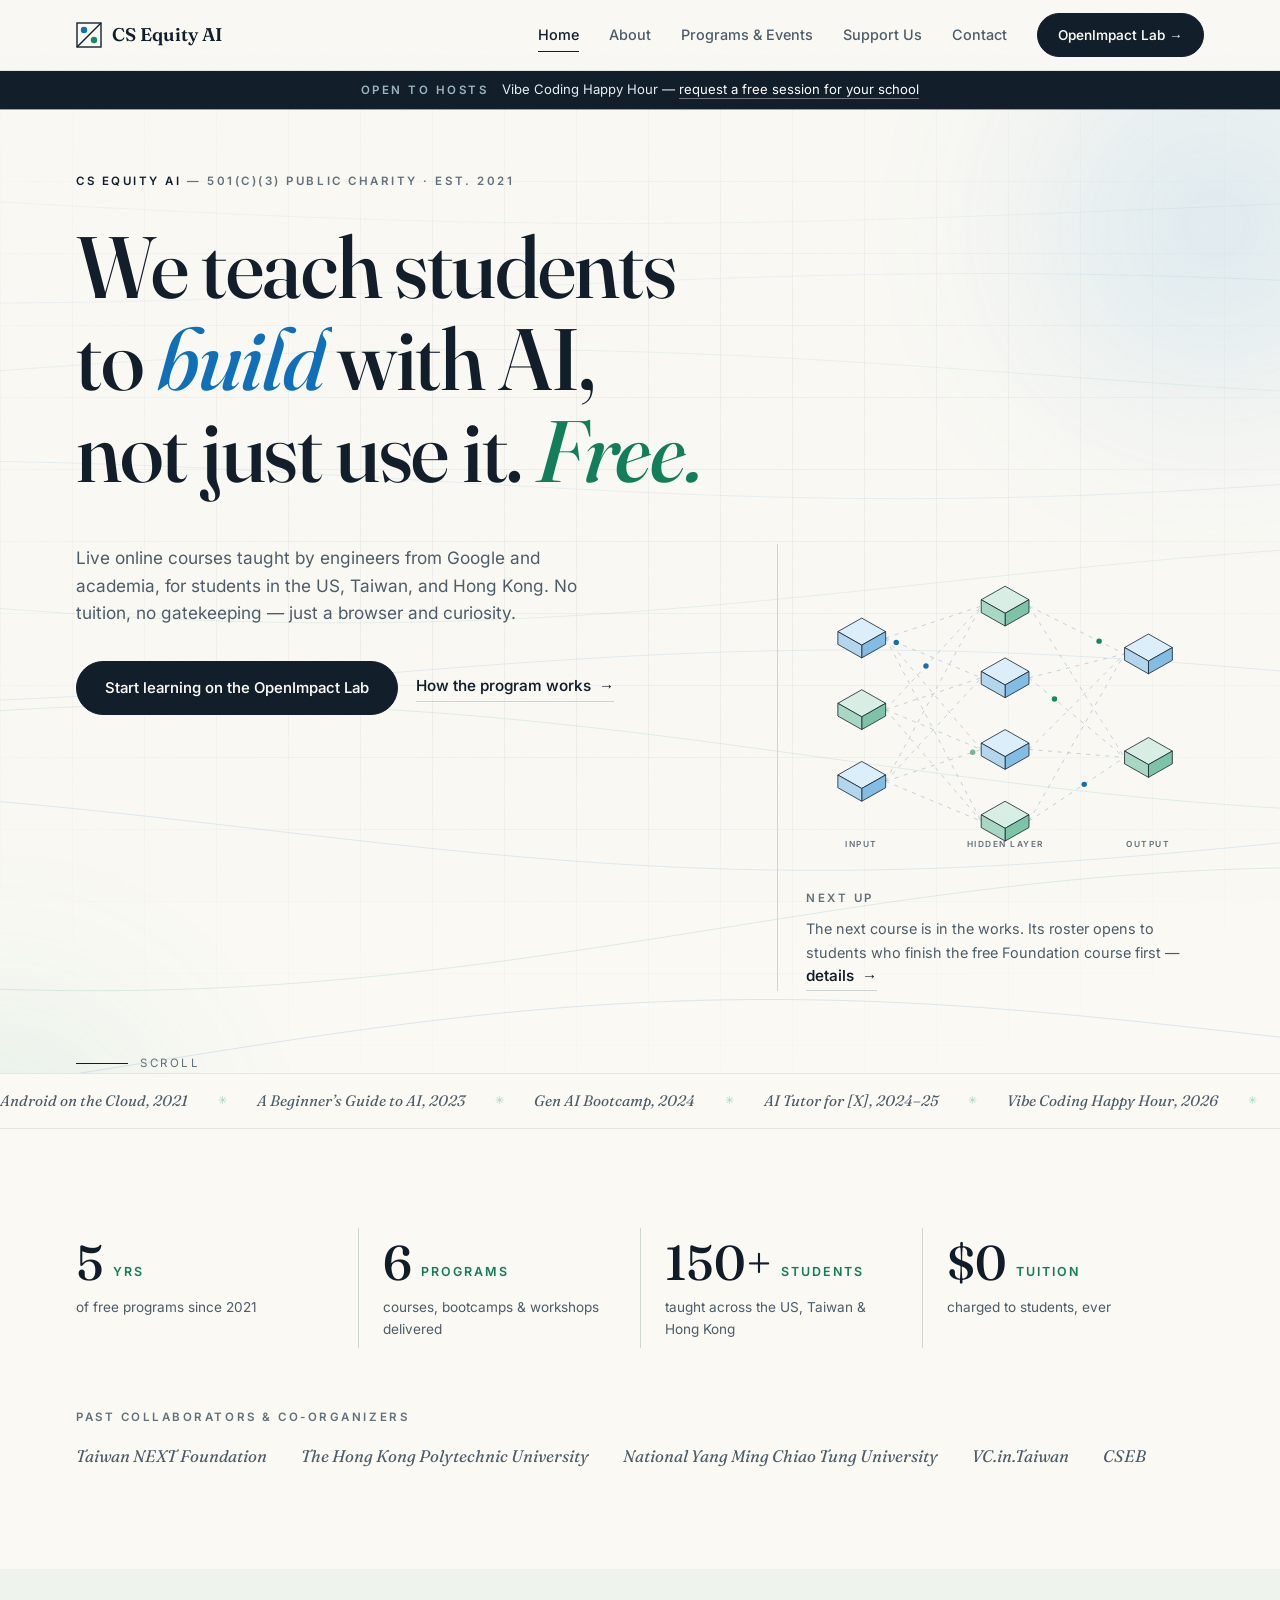
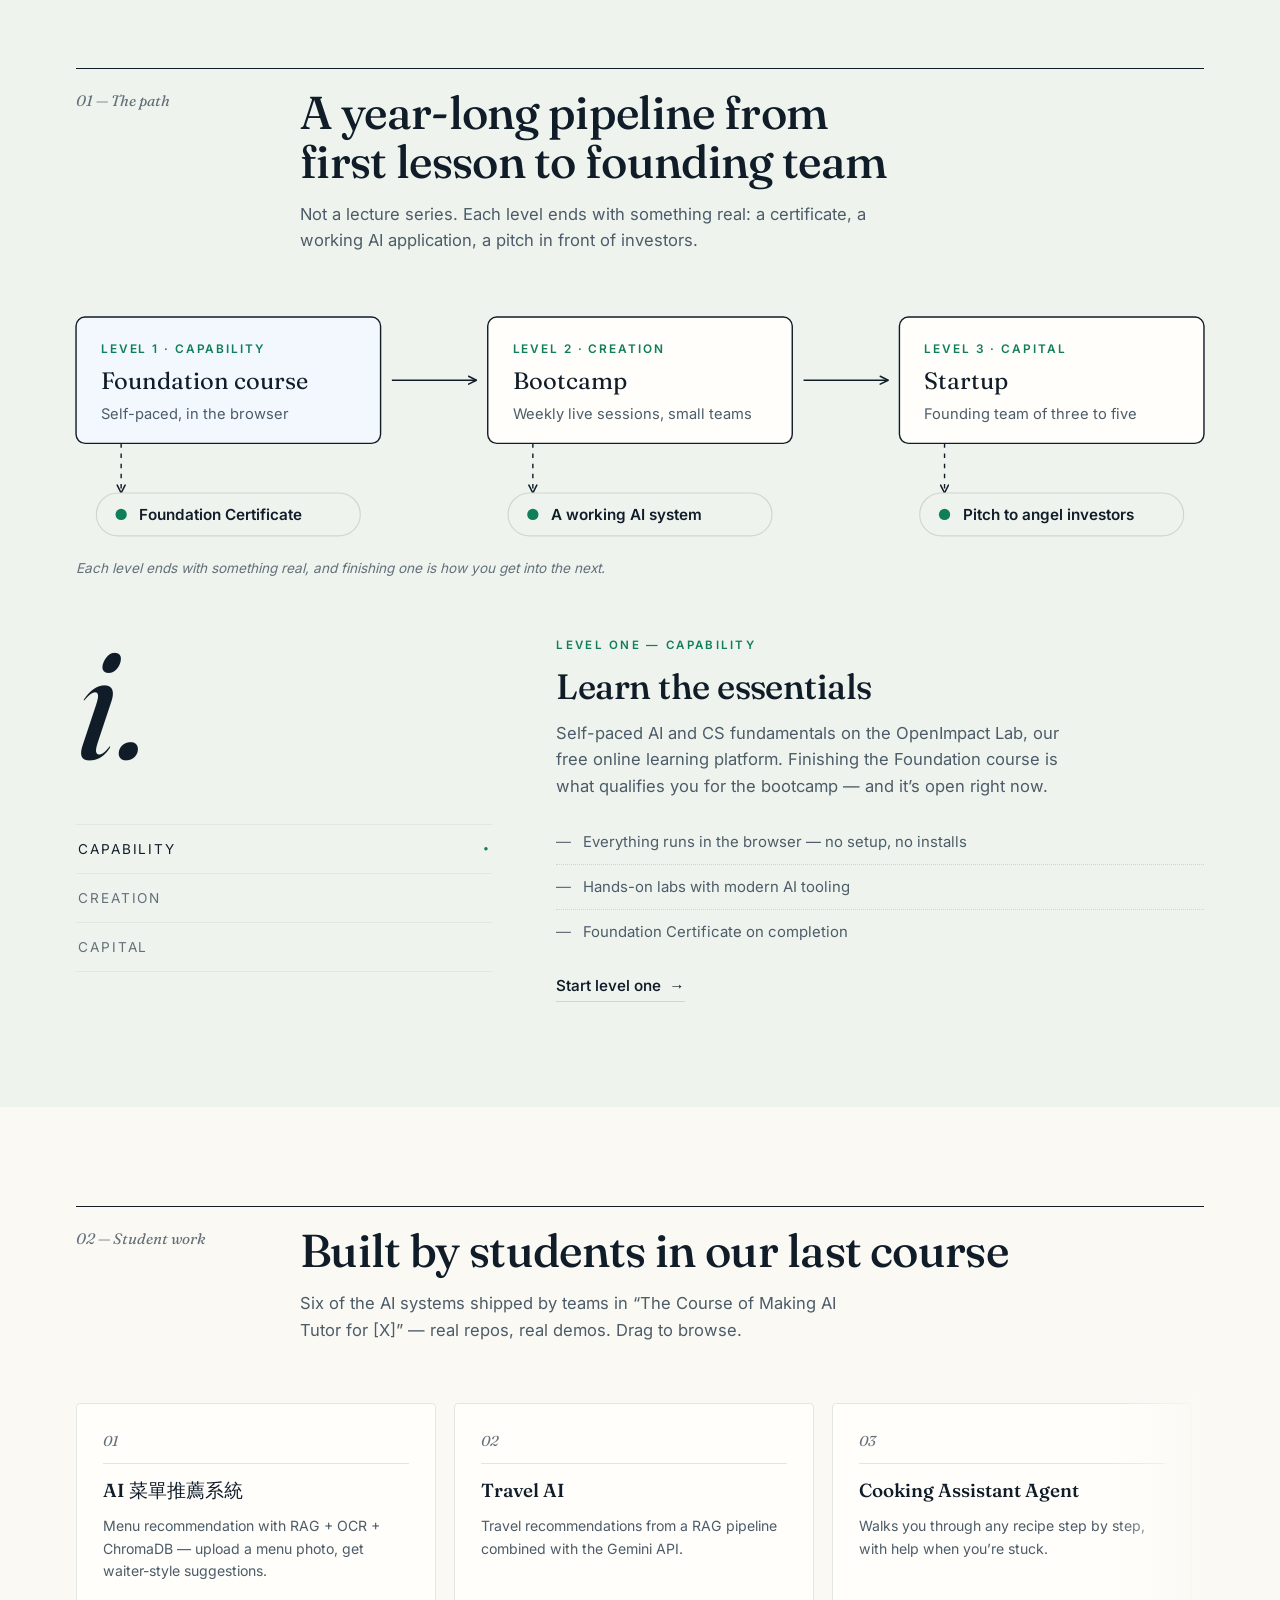
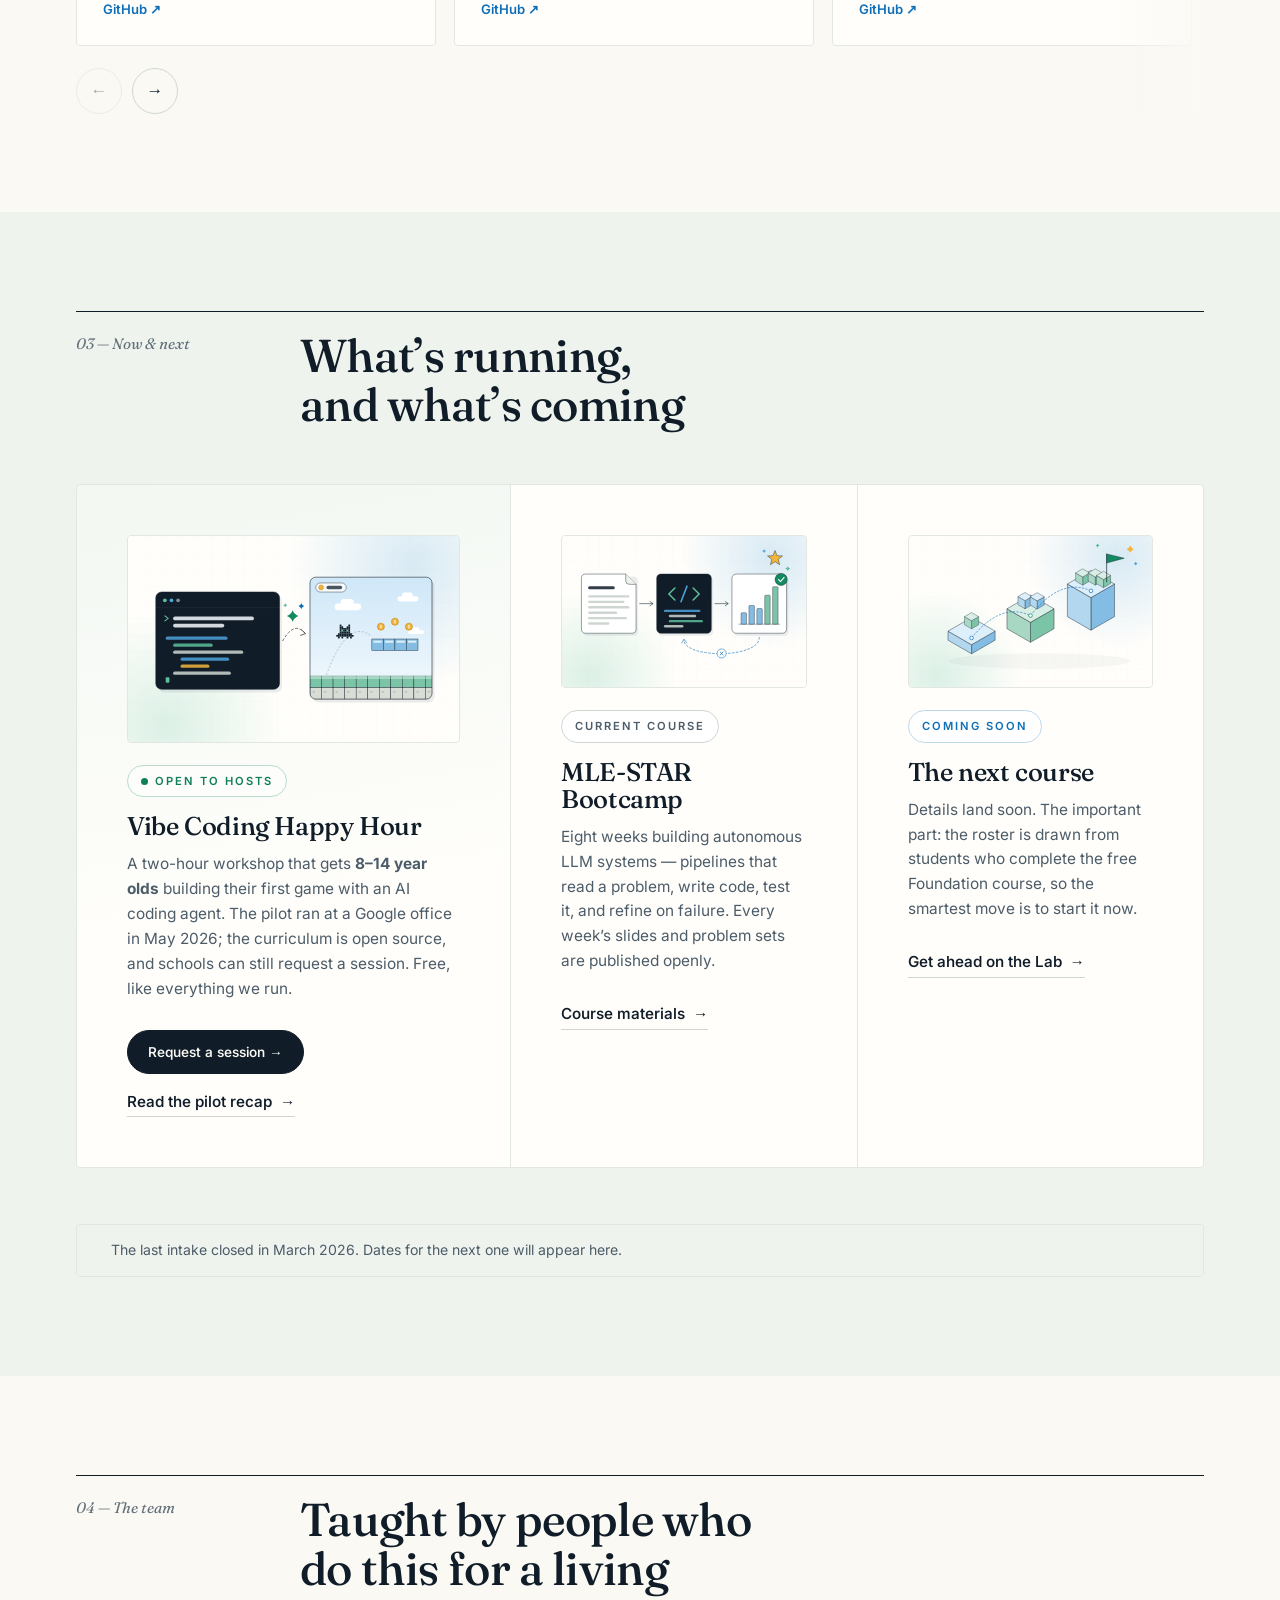
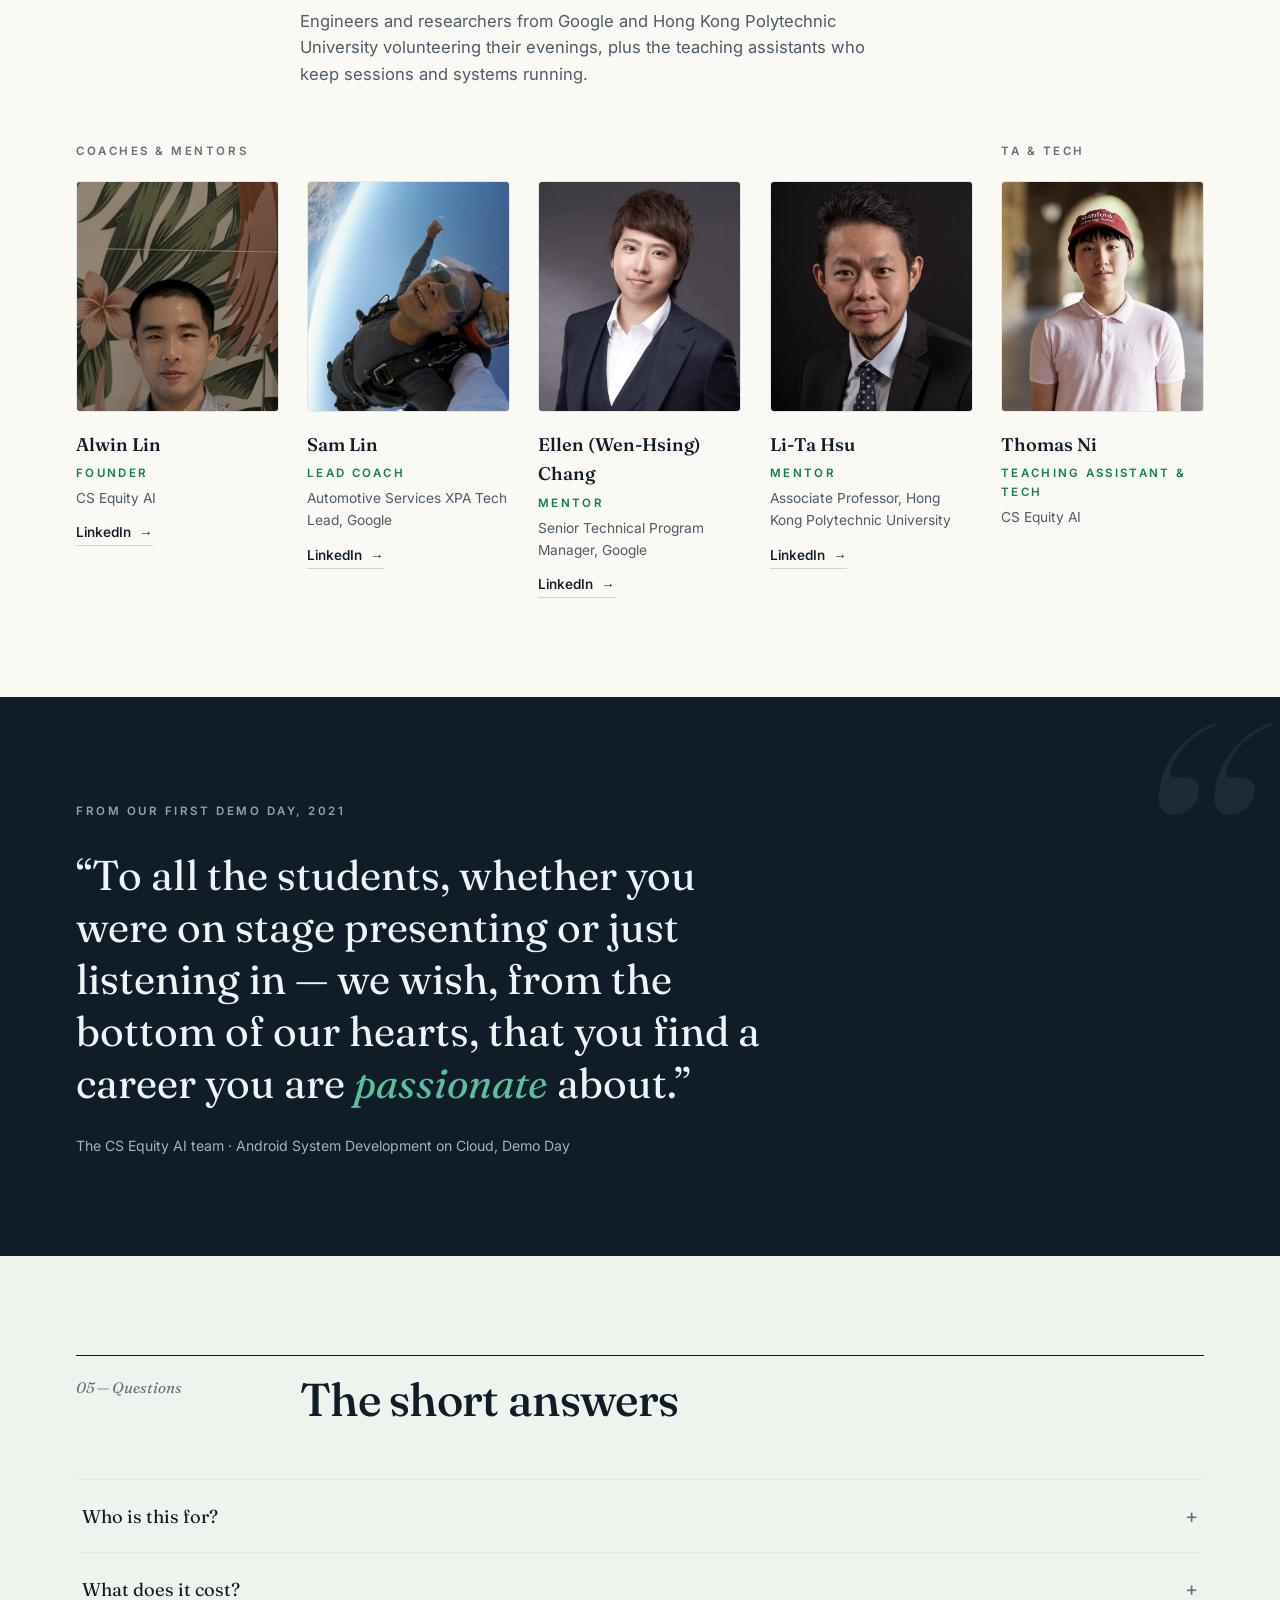
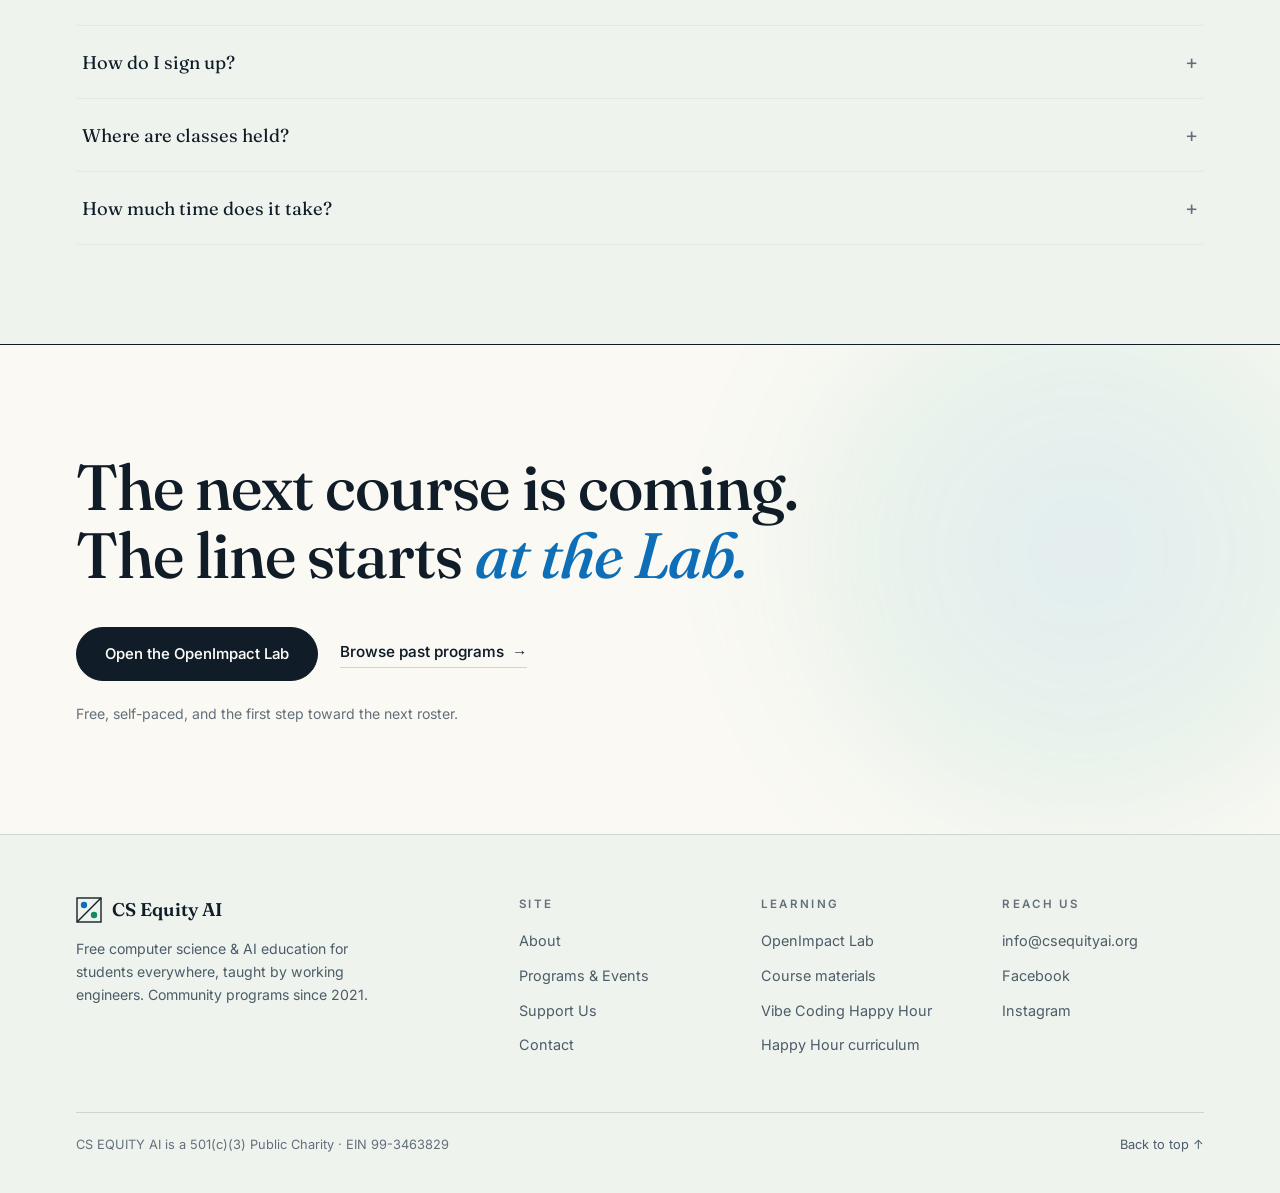
==== index.html @ b2f8e27f "Cleaner, shorter pages: event summaries, fixed images, tidier team and footer - Event recaps: an "At" ====
<!DOCTYPE html>
<html lang="en">
<head>
  <meta charset="UTF-8" />
  <meta name="viewport" content="width=device-width, initial-scale=1.0" />
  <title>Free CS &amp; AI Education for Students — CS Equity AI</title>
  <meta name="description" content="CS Equity AI is a 501(c)(3) nonprofit teaching students worldwide to build with AI. Free live courses since 2021, taught by engineers from Google and academia." />
  <link rel="canonical" href="https://csequityai.org/" />
  <meta name="theme-color" content="#faf9f4" />
  <meta property="og:locale" content="en_US" />
  <meta property="og:type" content="website" />
  <meta property="og:site_name" content="CS Equity AI" />
  <meta property="og:title" content="Free CS &amp; AI Education for Students — CS Equity AI" />
  <meta property="og:description" content="CS Equity AI is a 501(c)(3) nonprofit teaching students worldwide to build with AI. Free live courses since 2021, taught by engineers from Google and academia." />
  <meta property="og:url" content="https://csequityai.org/" />
  <meta property="og:image" content="https://csequityai.org/assets/img/og-image.jpg" />
  <meta property="og:image:width" content="1200" />
  <meta property="og:image:height" content="630" />
  <meta property="og:image:alt" content="CS Equity AI — we teach students to build with AI, not just use it. Free." />
  <meta name="twitter:card" content="summary_large_image" />
  <meta name="twitter:title" content="Free CS &amp; AI Education for Students — CS Equity AI" />
  <meta name="twitter:description" content="CS Equity AI is a 501(c)(3) nonprofit teaching students worldwide to build with AI. Free live courses since 2021, taught by engineers from Google and academia." />
  <meta name="twitter:image" content="https://csequityai.org/assets/img/og-image.jpg" />
  <link rel="icon" type="image/svg+xml" href="assets/img/favicon.svg" />
  <link rel="apple-touch-icon" href="/assets/img/apple-touch-icon.png" />
  <link rel="manifest" href="/site.webmanifest" />
  <link rel="preload" href="assets/fonts/v5.3.0/fraunces-latin-opsz-normal.woff2" as="font" type="font/woff2" crossorigin />
  <link rel="preload" href="assets/fonts/v5.3.0/fraunces-latin-opsz-italic.woff2" as="font" type="font/woff2" crossorigin />
  <link rel="preload" href="assets/fonts/v5.3.0/inter-latin-wght-normal.woff2" as="font" type="font/woff2" crossorigin />
  <link rel="stylesheet" href="assets/css/style.css?v=d1a34971" />
  <script>document.documentElement.className+=" js";addEventListener("load",function(){setTimeout(function(){if(!window.__cseq)document.documentElement.classList.remove("js")},1500)});</script>

  <script type="application/ld+json">{"@context":"https://schema.org","@graph":[{"@type":"NGO","@id":"https://csequityai.org/#org","name":"CS Equity AI","legalName":"CS EQUITY AI","alternateName":"CSEquityAI","url":"https://csequityai.org/","logo":"https://csequityai.org/assets/img/og-image.jpg","image":"https://csequityai.org/assets/img/og-image.jpg","email":"info@csequityai.org","foundingDate":"2021","nonprofitStatus":"Nonprofit501c3","taxID":"99-3463829","description":"A 501(c)(3) public charity providing free computer science and AI education to students in the US, Taiwan and Hong Kong, taught by volunteer engineers from industry and academia.","areaServed":[{"@type":"Country","name":"United States"},{"@type":"Country","name":"Taiwan"},{"@type":"Country","name":"Hong Kong"}],"sameAs":["https://www.facebook.com/csequityai","https://www.instagram.com/csequityai/"],"contactPoint":[{"@type":"ContactPoint","contactType":"general","email":"info@csequityai.org","availableLanguage":["English","Chinese"]}]},{"@type":"WebSite","@id":"https://csequityai.org/#website","url":"https://csequityai.org/","name":"CS Equity AI","publisher":{"@id":"https://csequityai.org/#org"},"inLanguage":"en"},{"@type":"WebPage","@id":"https://csequityai.org/#page","url":"https://csequityai.org/","name":"Free CS & AI Education for Students — CS Equity AI","description":"CS Equity AI is a 501(c)(3) nonprofit teaching students worldwide to build with AI. Free live courses since 2021, taught by engineers from Google and academia.","isPartOf":{"@id":"https://csequityai.org/#website"},"inLanguage":"en"},{"@type":"FAQPage","@id":"https://csequityai.org/#faq","mainEntity":[{"@type":"Question","name":"Who is this for?","acceptedAnswer":{"@type":"Answer","text":"High school, college, and post-graduate students — and career changers. No prior coding experience is needed to start; everything runs in the browser."}},{"@type":"Question","name":"What does it cost?","acceptedAnswer":{"@type":"Answer","text":"Nothing. Every program since 2021 has been free, funded by donations and corporate matching. We’re a 501(c)(3) public charity."}},{"@type":"Question","name":"How do I sign up?","acceptedAnswer":{"@type":"Answer","text":"Start the Foundation course on the OpenImpact Lab — that’s step one of the whole journey, and it’s open right now."}},{"@type":"Question","name":"Where are classes held?","acceptedAnswer":{"@type":"Answer","text":"Online, on the cloud. Past cohorts spanned the US, Taiwan, and Hong Kong with sessions scheduled across time zones."}},{"@type":"Question","name":"How much time does it take?","acceptedAnswer":{"@type":"Answer","text":"Level one is self-paced. The bootcamp runs one live session a week (about 90 minutes) plus team project work — a few hours weekly for most students."}}]}]}</script>
</head>
<body>
<a class="skip-link" href="#main">Skip to content</a>

<header class="nav" id="top">
  <div class="nav-inner">
    <a class="brand" href="index.html"><svg width="26" height="26" viewBox="0 0 26 26" aria-hidden="true"><rect x="1" y="1" width="24" height="24" fill="none" stroke="#14202b" stroke-width="1.4"/><path d="M1 25 L25 1" stroke="#14202b" stroke-width="1.4"/><circle cx="8" cy="8" r="3.2" fill="#0e6fb8"/><circle cx="18" cy="18" r="3.2" fill="#128a62"/></svg> CS&nbsp;Equity&nbsp;AI</a>
    <button class="nav-burger" aria-label="Menu" aria-expanded="false"><span></span><span></span><span></span></button>
    <nav class="nav-links">
      <a href="index.html" class="active">Home</a>
      <a href="about.html">About</a>
      <a href="events.html">Programs & Events</a>
      <a href="support.html">Support Us</a>
      <a href="contact.html">Contact</a>
      <a class="btn sm" href="https://oil2-next-827682634474.asia-east1.run.app/" target="_blank" rel="noopener"><span>OpenImpact Lab&nbsp;→</span></a>
    </nav>
  </div>
</header>

<div class="announce">
  <span class="label">Open to hosts</span> Vibe Coding Happy Hour — <a href="https://docs.google.com/forms/d/e/1FAIpQLSdrHpIXCjz7uJCodehNM42YMjyqG7-yfrKZv8hOTn7wK_TzmQ/viewform" target="_blank" rel="noopener">request a free session for your school</a>
</div>


<section id="main" tabindex="-1" class="hero">
  <div class="aurora" aria-hidden="true"></div>
  <canvas id="hero-canvas" aria-hidden="true"></canvas>
  <div class="wrap hero-inner">
    <span class="label reveal-blur visible"><b>CS Equity AI</b> — 501(c)(3) Public Charity · est. 2021</span>
    <h1 data-split>We teach students to <span class="accent">build</span> with AI, not just use it. <span class="accent-g">Free.</span></h1>
    <div class="hero-cols">
      <div class="reveal">
        <p class="hero-sub">Live online courses taught by engineers from Google and academia, for students in the US, Taiwan, and Hong Kong. No tuition, no gatekeeping — just a browser and curiosity.</p>
        <div class="hero-ctas">
          <a class="btn" href="https://oil2-next-827682634474.asia-east1.run.app/" target="_blank" rel="noopener"><span>Start learning on the OpenImpact Lab</span></a>
          <a class="arrow-link" href="#path">How the program works <span class="a">→</span></a>
        </div>
      </div>
      <div class="hero-side reveal">
        <svg class="net-viz" viewBox="0 0 500 400" role="img" aria-label="Isometric neural network illustration"><line class="ln" x1="100" y1="118.0" x2="220" y2="78.0"/><line class="ln" x1="100" y1="118.0" x2="220" y2="168.0"/><line class="ln" x1="100" y1="118.0" x2="220" y2="258.0"/><line class="ln" x1="100" y1="118.0" x2="220" y2="348.0"/><line class="ln" x1="100" y1="208.0" x2="220" y2="78.0"/><line class="ln" x1="100" y1="208.0" x2="220" y2="168.0"/><line class="ln" x1="100" y1="208.0" x2="220" y2="258.0"/><line class="ln" x1="100" y1="208.0" x2="220" y2="348.0"/><line class="ln" x1="100" y1="298.0" x2="220" y2="78.0"/><line class="ln" x1="100" y1="298.0" x2="220" y2="168.0"/><line class="ln" x1="100" y1="298.0" x2="220" y2="258.0"/><line class="ln" x1="100" y1="298.0" x2="220" y2="348.0"/><line class="ln" x1="280" y1="78.0" x2="400" y2="138.0"/><line class="ln" x1="280" y1="78.0" x2="400" y2="268.0"/><line class="ln" x1="280" y1="168.0" x2="400" y2="138.0"/><line class="ln" x1="280" y1="168.0" x2="400" y2="268.0"/><line class="ln" x1="280" y1="258.0" x2="400" y2="138.0"/><line class="ln" x1="280" y1="258.0" x2="400" y2="268.0"/><line class="ln" x1="280" y1="348.0" x2="400" y2="138.0"/><line class="ln" x1="280" y1="348.0" x2="400" y2="268.0"/><circle r="3.4" fill="#0e6fb8" opacity="0"><animateMotion dur="4.5s" begin="0s" repeatCount="indefinite" path="M 100 118.0 L 220 168.0"/><animate attributeName="opacity" values="0;1;1;0" keyTimes="0;0.08;0.85;1" dur="4.5s" begin="0s" repeatCount="indefinite"/></circle><circle r="3.4" fill="#128a62" opacity="0"><animateMotion dur="4.5s" begin="0.9s" repeatCount="indefinite" path="M 100 298.0 L 220 258.0"/><animate attributeName="opacity" values="0;1;1;0" keyTimes="0;0.08;0.85;1" dur="4.5s" begin="0.9s" repeatCount="indefinite"/></circle><circle r="3.4" fill="#128a62" opacity="0"><animateMotion dur="4.5s" begin="1.7s" repeatCount="indefinite" path="M 280 78.0 L 400 138.0"/><animate attributeName="opacity" values="0;1;1;0" keyTimes="0;0.08;0.85;1" dur="4.5s" begin="1.7s" repeatCount="indefinite"/></circle><circle r="3.4" fill="#0e6fb8" opacity="0"><animateMotion dur="4.5s" begin="2.4s" repeatCount="indefinite" path="M 280 348.0 L 400 268.0"/><animate attributeName="opacity" values="0;1;1;0" keyTimes="0;0.08;0.85;1" dur="4.5s" begin="2.4s" repeatCount="indefinite"/></circle><circle r="3.4" fill="#0e6fb8" opacity="0"><animateMotion dur="4.5s" begin="3.1s" repeatCount="indefinite" path="M 100 208.0 L 220 78.0"/><animate attributeName="opacity" values="0;1;1;0" keyTimes="0;0.08;0.85;1" dur="4.5s" begin="3.1s" repeatCount="indefinite"/></circle><circle r="3.4" fill="#128a62" opacity="0"><animateMotion dur="4.5s" begin="3.8s" repeatCount="indefinite" path="M 280 168.0 L 400 268.0"/><animate attributeName="opacity" values="0;1;1;0" keyTimes="0;0.08;0.85;1" dur="4.5s" begin="3.8s" repeatCount="indefinite"/></circle><g class="cube" style="animation-delay:0.00s"><polygon points="70,93 100,110 70,127 40,110" fill="#dceffb" stroke="#14202b" stroke-width="1"/><polygon points="100,110 100,126 70,143 70,127" fill="#83bde4" stroke="#14202b" stroke-width="1"/><polygon points="40,110 70,127 70,143 40,126" fill="#b3d7ee" stroke="#14202b" stroke-width="1"/></g><g class="cube" style="animation-delay:0.35s"><polygon points="70,183 100,200 70,217 40,200" fill="#d9efe6" stroke="#14202b" stroke-width="1"/><polygon points="100,200 100,216 70,233 70,217" fill="#7cc4a8" stroke="#14202b" stroke-width="1"/><polygon points="40,200 70,217 70,233 40,216" fill="#a8d8c4" stroke="#14202b" stroke-width="1"/></g><g class="cube" style="animation-delay:0.70s"><polygon points="70,273 100,290 70,307 40,290" fill="#dceffb" stroke="#14202b" stroke-width="1"/><polygon points="100,290 100,306 70,323 70,307" fill="#83bde4" stroke="#14202b" stroke-width="1"/><polygon points="40,290 70,307 70,323 40,306" fill="#b3d7ee" stroke="#14202b" stroke-width="1"/></g><g class="cube" style="animation-delay:1.05s"><polygon points="250,53 280,70 250,87 220,70" fill="#d9efe6" stroke="#14202b" stroke-width="1"/><polygon points="280,70 280,86 250,103 250,87" fill="#7cc4a8" stroke="#14202b" stroke-width="1"/><polygon points="220,70 250,87 250,103 220,86" fill="#a8d8c4" stroke="#14202b" stroke-width="1"/></g><g class="cube" style="animation-delay:1.40s"><polygon points="250,143 280,160 250,177 220,160" fill="#dceffb" stroke="#14202b" stroke-width="1"/><polygon points="280,160 280,176 250,193 250,177" fill="#83bde4" stroke="#14202b" stroke-width="1"/><polygon points="220,160 250,177 250,193 220,176" fill="#b3d7ee" stroke="#14202b" stroke-width="1"/></g><g class="cube" style="animation-delay:1.75s"><polygon points="250,233 280,250 250,267 220,250" fill="#dceffb" stroke="#14202b" stroke-width="1"/><polygon points="280,250 280,266 250,283 250,267" fill="#83bde4" stroke="#14202b" stroke-width="1"/><polygon points="220,250 250,267 250,283 220,266" fill="#b3d7ee" stroke="#14202b" stroke-width="1"/></g><g class="cube" style="animation-delay:2.10s"><polygon points="250,323 280,340 250,357 220,340" fill="#d9efe6" stroke="#14202b" stroke-width="1"/><polygon points="280,340 280,356 250,373 250,357" fill="#7cc4a8" stroke="#14202b" stroke-width="1"/><polygon points="220,340 250,357 250,373 220,356" fill="#a8d8c4" stroke="#14202b" stroke-width="1"/></g><g class="cube" style="animation-delay:2.45s"><polygon points="430,113 460,130 430,147 400,130" fill="#dceffb" stroke="#14202b" stroke-width="1"/><polygon points="460,130 460,146 430,163 430,147" fill="#83bde4" stroke="#14202b" stroke-width="1"/><polygon points="400,130 430,147 430,163 400,146" fill="#b3d7ee" stroke="#14202b" stroke-width="1"/></g><g class="cube" style="animation-delay:2.80s"><polygon points="430,243 460,260 430,277 400,260" fill="#d9efe6" stroke="#14202b" stroke-width="1"/><polygon points="460,260 460,276 430,293 430,277" fill="#7cc4a8" stroke="#14202b" stroke-width="1"/><polygon points="400,260 430,277 430,293 400,276" fill="#a8d8c4" stroke="#14202b" stroke-width="1"/></g><text class="nl" x="70" y="380">input</text><text class="nl" x="250" y="380">hidden layer</text><text class="nl" x="430" y="380">output</text></svg>
        <span class="label">Next up</span>
        The next course is in the works. Its roster opens to students who finish the free Foundation course first — <a class="arrow-link" href="events.html">details<span class="a">→</span></a>
      </div>
    </div>
    <div class="scroll-hint"><span class="line"></span> Scroll</div>
  </div>
  <div class="ticker" aria-hidden="true">
    <div class="ticker-track">
      <span>Android on the Cloud, 2021</span><span>A Beginner’s Guide to AI, 2023</span><span>Gen AI Bootcamp, 2024</span><span>AI Tutor for [X], 2024–25</span><span>Vibe Coding Happy Hour, 2026</span><span>MLE-STAR Bootcamp</span><span>Next course — coming soon</span>
      <span>Android on the Cloud, 2021</span><span>A Beginner’s Guide to AI, 2023</span><span>Gen AI Bootcamp, 2024</span><span>AI Tutor for [X], 2024–25</span><span>Vibe Coding Happy Hour, 2026</span><span>MLE-STAR Bootcamp</span><span>Next course — coming soon</span>
    </div>
  </div>
</section>

<section class="section">
  <div class="wrap">
    <div class="facts stagger">
      <div class="fact"><b><span data-count="5">5</span><em>yrs</em></b><span>of free programs since 2021</span></div>
      <div class="fact"><b><span data-count="6">6</span><em>programs</em></b><span>courses, bootcamps &amp; workshops delivered</span></div>
      <div class="fact"><b><span data-count="150" data-suffix="+">150+</span><em>students</em></b><span>taught across the US, Taiwan &amp; Hong Kong</span></div>
      <div class="fact"><b><span data-count="0" data-prefix="$">$0</span><em>tuition</em></b><span>charged to students, ever</span></div>
    </div>
    <div class="reveal" style="margin-top: 60px;">
      <span class="label" style="display:block; margin-bottom: 16px;">Past collaborators &amp; co-organizers</span>
      <div class="partners">
        <span>Taiwan NEXT Foundation</span>
        <span>The Hong Kong Polytechnic University</span>
        <span>National Yang Ming Chiao Tung University</span>
        <span>VC.in.Taiwan</span>
        <span>CSEB</span>
      </div>
    </div>
  </div>
</section>

<section class="section tint" id="path">
  <div class="wrap">
    <div class="sec-head reveal">
      <span class="idx">01 — The path</span>
      <div>
        <h2 data-split>A year-long pipeline from first lesson to founding team</h2>
        <p class="sub">Not a lecture series. Each level ends with something real: a certificate, a working AI application, a pitch in front of investors.</p>
      </div>
    </div>

    <!-- dg:pipeline -->
    <figure class="dg dg-pipeline reveal">
    <svg class="dg-wide" viewBox="0 0 1000 208" role="img" aria-labelledby="pipe-w-t pipe-w-d"><title id="pipe-w-t">The path, level by level</title><desc id="pipe-w-d">Three levels in sequence. Level 1, the self-paced Foundation course, ends with the Foundation Certificate, which qualifies you for Level 2, the bootcamp of weekly live sessions in small teams, which ends with a working AI system and a second certificate. Level 3 is a startup: a founding team of three to five that ends by pitching to angel investors.</desc><defs><marker id="pipe-w-ar" viewBox="0 0 10 10" refX="9" refY="5" markerWidth="7" markerHeight="7" orient="auto-start-reverse"><path d="M1 1 L9 5 L1 9" fill="none" stroke="#14202b" stroke-width="1.6" stroke-linecap="round" stroke-linejoin="round"/></marker></defs><rect x="0" y="8" width="270" height="112" rx="8" class="node node-accent"/><text x="22" y="40" class="k" text-anchor="start" >LEVEL 1 · CAPABILITY</text><text x="22" y="72" class="h" text-anchor="start" >Foundation course</text><text x="22" y="98" class="s" text-anchor="start" >Self-paced, in the browser</text><path d="M280 64 L355 64" class="edge" marker-end="url(#pipe-w-ar)"/><path d="M40 120 V164" class="edge dashed" marker-end="url(#pipe-w-ar)"/><rect x="18" y="164" width="234" height="38" rx="19" class="pill"/><circle cx="40" cy="183" r="5" class="dot"/><text x="56" y="188" class="o" text-anchor="start" >Foundation Certificate</text><rect x="365" y="8" width="270" height="112" rx="8" class="node"/><text x="387" y="40" class="k" text-anchor="start" >LEVEL 2 · CREATION</text><text x="387" y="72" class="h" text-anchor="start" >Bootcamp</text><text x="387" y="98" class="s" text-anchor="start" >Weekly live sessions, small teams</text><path d="M645 64 L720 64" class="edge" marker-end="url(#pipe-w-ar)"/><path d="M405 120 V164" class="edge dashed" marker-end="url(#pipe-w-ar)"/><rect x="383" y="164" width="234" height="38" rx="19" class="pill"/><circle cx="405" cy="183" r="5" class="dot"/><text x="421" y="188" class="o" text-anchor="start" >A working AI system</text><rect x="730" y="8" width="270" height="112" rx="8" class="node"/><text x="752" y="40" class="k" text-anchor="start" >LEVEL 3 · CAPITAL</text><text x="752" y="72" class="h" text-anchor="start" >Startup</text><text x="752" y="98" class="s" text-anchor="start" >Founding team of three to five</text><path d="M770 120 V164" class="edge dashed" marker-end="url(#pipe-w-ar)"/><rect x="748" y="164" width="234" height="38" rx="19" class="pill"/><circle cx="770" cy="183" r="5" class="dot"/><text x="786" y="188" class="o" text-anchor="start" >Pitch to angel investors</text></svg>
    <svg class="dg-tall" viewBox="0 0 360 370" role="img" aria-labelledby="pipe-t-t pipe-t-d"><title id="pipe-t-t">The path, level by level</title><desc id="pipe-t-d">Three levels in sequence. Level 1, the self-paced Foundation course, ends with the Foundation Certificate, which qualifies you for Level 2, the bootcamp of weekly live sessions in small teams, which ends with a working AI system and a second certificate. Level 3 is a startup: a founding team of three to five that ends by pitching to angel investors.</desc><defs><marker id="pipe-t-ar" viewBox="0 0 10 10" refX="9" refY="5" markerWidth="7" markerHeight="7" orient="auto-start-reverse"><path d="M1 1 L9 5 L1 9" fill="none" stroke="#14202b" stroke-width="1.6" stroke-linecap="round" stroke-linejoin="round"/></marker></defs><rect x="0" y="6" width="360" height="100" rx="8" class="node node-accent"/><text x="20" y="34" class="k" text-anchor="start" >LEVEL 1 · CAPABILITY</text><text x="20" y="63" class="h" text-anchor="start" >Foundation course</text><circle cx="26" cy="84" r="4.5" class="dot"/><text x="38" y="89" class="o" text-anchor="start" >Foundation Certificate</text><path d="M180 110 L180 130" class="edge" marker-end="url(#pipe-t-ar)"/><rect x="0" y="134" width="360" height="100" rx="8" class="node"/><text x="20" y="162" class="k" text-anchor="start" >LEVEL 2 · CREATION</text><text x="20" y="191" class="h" text-anchor="start" >Bootcamp</text><circle cx="26" cy="212" r="4.5" class="dot"/><text x="38" y="217" class="o" text-anchor="start" >A working AI system</text><path d="M180 238 L180 258" class="edge" marker-end="url(#pipe-t-ar)"/><rect x="0" y="262" width="360" height="100" rx="8" class="node"/><text x="20" y="290" class="k" text-anchor="start" >LEVEL 3 · CAPITAL</text><text x="20" y="319" class="h" text-anchor="start" >Startup</text><circle cx="26" cy="340" r="4.5" class="dot"/><text x="38" y="345" class="o" text-anchor="start" >Pitch to angel investors</text></svg>
    <figcaption>Each level ends with something real, and finishing one is how you get into the next.</figcaption>
    </figure>
    <!-- /dg:pipeline -->
    <div class="path-grid">
      <div class="path-sticky">
        <div class="big" aria-hidden="true"><span class="on">i.</span><span>ii.</span><span>iii.</span></div>
        <div class="names" role="tablist" aria-label="Levels">
          <button type="button" class="on" role="tab" id="lvl-tab-1" aria-controls="lvl-1" aria-selected="true">Capability</button>
          <button type="button" role="tab" id="lvl-tab-2" aria-controls="lvl-2" aria-selected="false" tabindex="-1">Creation</button>
          <button type="button" role="tab" id="lvl-tab-3" aria-controls="lvl-3" aria-selected="false" tabindex="-1">Capital</button>
        </div>
      </div>
      <div class="path-panels">
        <div class="path-step active" id="lvl-1" role="tabpanel" aria-labelledby="lvl-tab-1" tabindex="0">
          <span class="k">Level one — Capability</span>
          <h3>Learn the essentials</h3>
          <p>Self-paced AI and CS fundamentals on the OpenImpact Lab, our free online learning platform. Finishing the Foundation course is what qualifies you for the bootcamp — and it’s open right now.</p>
          <ul>
            <li>Everything runs in the browser — no setup, no installs</li>
            <li>Hands-on labs with modern AI tooling</li>
            <li>Foundation Certificate on completion</li>
          </ul>
          <a class="arrow-link" href="https://oil2-next-827682634474.asia-east1.run.app/" target="_blank" rel="noopener">Start level one <span class="a">→</span></a>
        </div>
        <div class="path-step" id="lvl-2" role="tabpanel" aria-labelledby="lvl-tab-2" tabindex="0">
          <span class="k">Level two — Creation</span>
          <h3>Build in the bootcamp</h3>
          <p>Weekly live sessions with coaches from Google and academia. You aren’t studying AI systems — you’re shipping one, from the ground up, with two rounds of professional rehearsal before demo day.</p>
          <ul>
            <li>Live coaching in small teams</li>
            <li>Two rounds of professional presentation rehearsal</li>
            <li>Ship a working “Hello World” AI system &amp; earn your second certificate</li>
          </ul>
        </div>
        <div class="path-step" id="lvl-3" role="tabpanel" aria-labelledby="lvl-tab-3" tabindex="0">
          <span class="k">Level three — Capital</span>
          <h3>Launch a startup</h3>
          <p>The live-fire exercise. Form a founding team of three to five, build an MVP from your own idea or the “Googler Wishlist,” and pitch it directly to angel investors.</p>
          <ul>
            <li>Weekly startup coaching</li>
            <li>Demo a real Minimum Viable Product</li>
            <li>Pitch day with angel investors</li>
          </ul>
        </div>
      </div>
    </div>
  </div>
</section>

<section class="section">
  <div class="wrap">
    <div class="sec-head reveal">
      <span class="idx">02 — Student work</span>
      <div>
        <h2 data-split>Built by students in our last course</h2>
        <p class="sub">Six of the AI systems shipped by teams in “The Course of Making AI Tutor for [X]” — real repos, real demos. Drag to browse.</p>
      </div>
    </div>
    <div class="works-rail-wrap reveal">
      <div class="works-rail">
        <div class="work">
          <span class="no">01</span>
          <h3>AI 菜單推薦系統</h3>
          <p>Menu recommendation with RAG + OCR + ChromaDB — upload a menu photo, get waiter-style suggestions.</p>
          <a href="https://github.com/liu-chun-wu/menu_recommendation_system" target="_blank" rel="noopener">GitHub ↗</a>
        </div>
        <div class="work">
          <span class="no">02</span>
          <h3>Travel AI</h3>
          <p>Travel recommendations from a RAG pipeline combined with the Gemini API.</p>
          <a href="https://github.com/raelee1026/Travel-AI" target="_blank" rel="noopener">GitHub ↗</a>
        </div>
        <div class="work">
          <span class="no">03</span>
          <h3>Cooking Assistant Agent</h3>
          <p>Walks you through any recipe step by step, with help when you’re stuck.</p>
          <a href="https://github.com/caleblin125/CookingTutor/tree/main" target="_blank" rel="noopener">GitHub ↗</a>
        </div>
        <div class="work">
          <span class="no">04</span>
          <h3>Compai</h3>
          <p>A companion chatbot on Telegram — RAG with Gemini, ChromaDB, and embeddings.</p>
          <a href="https://github.com/FLYIH/Compai" target="_blank" rel="noopener">GitHub ↗</a>
        </div>
        <div class="work">
          <span class="no">05</span>
          <h3>Smart Travel Agent</h3>
          <p>Collects preferences, curates attractions with live data, and writes the itinerary.</p>
          <a href="https://huggingface.co/spaces/AI-Tutor-Team2/AI_Travel_Agent" target="_blank" rel="noopener">Live demo ↗</a>
        </div>
        <div class="work">
          <span class="no">06</span>
          <h3>Gacha Game Pull Advisor</h3>
          <p>What to pull, how to build your character — confusion ends here.</p>
          <a href="https://github.com/HanHongChen/GenAI-Tutor-Bootcamp-2025/tree/dev/Group/ai-chatbot" target="_blank" rel="noopener">GitHub ↗</a>
        </div>
      </div>
      <div class="rail-nav">
        <button class="prev" aria-label="Previous">←</button>
        <button class="next" aria-label="Next">→</button>
      </div>
    </div>
  </div>
</section>

<section class="section tint">
  <div class="wrap">
    <div class="sec-head reveal">
      <span class="idx">03 — Now &amp; next</span>
      <div><h2 data-split>What’s running, and what’s coming</h2></div>
    </div>
    <div class="split three reveal">
      <div class="feature">
        <img class="card-cover" src="assets/img/course-vibe-coding.svg" width="800" height="500" alt="" loading="lazy" decoding="async" />
        <span class="tag green"><span class="pulse"></span>Open to hosts</span>
        <h3>Vibe Coding Happy Hour</h3>
        <p>A two-hour workshop that gets <strong>8–14 year olds</strong> building their first game with an AI coding agent. The pilot ran at a Google office in May 2026; the curriculum is open source, and schools can still request a session. Free, like everything we run.</p>
        <div class="foot">
          <a class="btn sm" href="https://docs.google.com/forms/d/e/1FAIpQLSdrHpIXCjz7uJCodehNM42YMjyqG7-yfrKZv8hOTn7wK_TzmQ/viewform" target="_blank" rel="noopener"><span>Request a session →</span></a>
          <a class="arrow-link" href="events/vibe-coding-happy-hour.html">Read the pilot recap <span class="a">→</span></a>
        </div>
      </div>
      <div>
        <img class="card-cover" src="assets/img/course-mle-star.svg" width="800" height="500" alt="" loading="lazy" decoding="async" />
        <span class="tag">Current course</span>
        <h3>MLE-STAR Bootcamp</h3>
        <p>Eight weeks building autonomous LLM systems — pipelines that read a problem, write code, test it, and refine on failure. Every week’s slides and problem sets are published openly.</p>
        <div class="foot"><a class="arrow-link" href="https://github.com/Alwin-Lin/mle-star-Bootcamp" target="_blank" rel="noopener">Course materials <span class="a">→</span></a></div>
      </div>
      <div>
        <img class="card-cover" src="assets/img/course-fall-2026.svg" width="800" height="500" alt="" loading="lazy" decoding="async" />
        <span class="tag blue">Coming soon</span>
        <h3>The next course</h3>
        <p>Details land soon. The important part: the roster is drawn from students who complete the free Foundation course, so the smartest move is to start it now.</p>
        <div class="foot"><a class="arrow-link" href="https://oil2-next-827682634474.asia-east1.run.app/" target="_blank" rel="noopener">Get ahead on the Lab <span class="a">→</span></a></div>
      </div>
    </div>

    <div class="dates stagger" data-deadlines style="margin-top: 56px;">
      <div class="date-cell">
        <span class="label">Application deadline</span>
        <time class="d" datetime="2026-03-07">March 7, 2026</time>
        <p>Express interest in joining the next cohort.</p>
      </div>
      <div class="date-cell">
        <span class="label">Certification deadline</span>
        <time class="d" datetime="2026-03-14">March 14, 2026</time>
        <p>Finish the Foundation course at the OpenImpact Lab.</p>
      </div>
      <div class="date-cell">
        <span class="label">Selection day</span>
        <time class="d" datetime="2026-03-22">March 22, 2026</time>
        <p>The final bootcamp roster is announced.</p>
      </div>
    </div>
  </div>
</section>

<section class="section">
  <div class="wrap">
    <div class="sec-head reveal">
      <span class="idx">04 — The team</span>
      <div>
        <h2 data-split>Taught by people who do this for a living</h2>
        <p class="sub">Engineers and researchers from Google and Hong Kong Polytechnic University volunteering their evenings, plus the teaching assistants who keep sessions and systems running.</p>
      </div>
    </div>
    
    <div class="team-groups">
      <div class="team-group reveal">
        <span class="label">Coaches &amp; mentors</span>
        <div class="team stagger">
          <div class="member">
            <div class="photo"><img width="512" height="1110" loading="lazy" decoding="async" src="assets/img/team-alwin.jpg" alt="Alwin Lin" /></div>
            <h3>Alwin Lin</h3>
            <div class="role">Founder</div>
            <div class="org">CS Equity AI</div>
            <a class="arrow-link" href="https://www.linkedin.com/in/alwin-lin" target="_blank" rel="noopener">LinkedIn <span class="a">→</span></a>
          </div>
          <div class="member">
            <div class="photo"><img width="700" height="525" loading="lazy" decoding="async" src="assets/img/team-sam.jpg" alt="Sam Lin" /></div>
            <h3>Sam Lin</h3>
            <div class="role">Lead Coach</div>
            <div class="org">Automotive Services XPA Tech Lead, Google</div>
            <a class="arrow-link" href="https://www.linkedin.com/in/samlin001/" target="_blank" rel="noopener">LinkedIn <span class="a">→</span></a>
          </div>
          <div class="member">
            <div class="photo"><img width="700" height="700" loading="lazy" decoding="async" src="assets/img/team-ellen.jpg" alt="Ellen (Wen-Hsing) Chang" /></div>
            <h3>Ellen <span class="nowrap">(Wen-Hsing)</span> Chang</h3>
            <div class="role">Mentor</div>
            <div class="org">Senior Technical Program Manager, Google</div>
            <a class="arrow-link" href="https://www.linkedin.com/in/ellenwhchang/" target="_blank" rel="noopener">LinkedIn <span class="a">→</span></a>
          </div>
          <div class="member">
            <div class="photo"><img width="546" height="808" loading="lazy" decoding="async" src="assets/img/team-lita.jpg" alt="Li-Ta Hsu" /></div>
            <h3>Li-Ta Hsu</h3>
            <div class="role">Mentor</div>
            <div class="org">Associate Professor, Hong Kong Polytechnic University</div>
            <a class="arrow-link" href="https://www.linkedin.com/in/li-ta-hsu-93193b68/" target="_blank" rel="noopener">LinkedIn <span class="a">→</span></a>
          </div>
        </div>
      </div>
      <div class="team-group reveal">
        <span class="label">TA &amp; tech</span>
        <div class="team stagger">
          <div class="member">
            <div class="photo"><img width="700" height="795" loading="lazy" decoding="async" src="assets/img/team-thomas.jpg" alt="Thomas Ni" /></div>
            <h3>Thomas Ni</h3>
            <div class="role">Teaching Assistant &amp; Tech</div>
            <div class="org">CS Equity AI</div>
          </div>
        </div>
      </div>
    </div>

  </div>
</section>

<section class="quote-band">
  <div class="wrap">
    <span class="label reveal">From our first demo day, 2021</span>
    <blockquote class="reveal-blur">“To all the students, whether you were on stage presenting or just listening in — we wish, from the bottom of our hearts, that you find a career you are <em>passionate</em> about.”</blockquote>
    <div class="who reveal">The CS Equity AI team · Android System Development on Cloud, Demo Day</div>
  </div>
</section>

<section class="section tint">
  <div class="wrap">
    <div class="sec-head reveal">
      <span class="idx">05 — Questions</span>
      <div><h2 data-split>The short answers</h2></div>
    </div>
    <div class="faq reveal">
      <div class="faq-item">
        <button class="faq-q">Who is this for? <span class="pm">+</span></button>
        <div class="faq-a"><p>High school, college, and post-graduate students — and career changers. No prior coding experience is needed to start; everything runs in the browser.</p></div>
      </div>
      <div class="faq-item">
        <button class="faq-q">What does it cost? <span class="pm">+</span></button>
        <div class="faq-a"><p>Nothing. Every program since 2021 has been free, funded by donations and corporate matching. We’re a 501(c)(3) public charity.</p></div>
      </div>
      <div class="faq-item">
        <button class="faq-q">How do I sign up? <span class="pm">+</span></button>
        <div class="faq-a"><p>Start the Foundation course on the <a href="https://oil2-next-827682634474.asia-east1.run.app/" target="_blank" rel="noopener">OpenImpact Lab</a> — that’s step one of the whole journey, and it’s open right now.</p></div>
      </div>
      <div class="faq-item">
        <button class="faq-q">Where are classes held? <span class="pm">+</span></button>
        <div class="faq-a"><p>Online, on the cloud. Past cohorts spanned the US, Taiwan, and Hong Kong with sessions scheduled across time zones.</p></div>
      </div>
      <div class="faq-item">
        <button class="faq-q">How much time does it take? <span class="pm">+</span></button>
        <div class="faq-a"><p>Level one is self-paced. The bootcamp runs one live session a week (about 90 minutes) plus team project work — a few hours weekly for most students.</p></div>
      </div>
    </div>
  </div>
</section>

<section class="endcap">
  <div class="wrap">
    <h2 data-split>The next course is coming. The line starts <span class="accent">at the Lab.</span></h2>
    <div class="row reveal">
      <a class="btn" href="https://oil2-next-827682634474.asia-east1.run.app/" target="_blank" rel="noopener"><span>Open the OpenImpact Lab</span></a>
      <a class="arrow-link" href="events.html">Browse past programs <span class="a">→</span></a>
    </div>
    <p class="note reveal">Free, self-paced, and the first step toward the next roster.</p>
  </div>
</section>


<footer>
  <div class="footer-inner">
    <div class="footer-grid">
      <div>
        <div class="brand"><svg width="26" height="26" viewBox="0 0 26 26" aria-hidden="true"><rect x="1" y="1" width="24" height="24" fill="none" stroke="#14202b" stroke-width="1.4"/><path d="M1 25 L25 1" stroke="#14202b" stroke-width="1.4"/><circle cx="8" cy="8" r="3.2" fill="#0e6fb8"/><circle cx="18" cy="18" r="3.2" fill="#128a62"/></svg> CS&nbsp;Equity&nbsp;AI</div>
        <p>Free computer science &amp; AI education for students everywhere, taught by working engineers. Community programs since 2021.</p>
      </div>
      <div>
        <h2>Site</h2>
        <ul>
          <li><a href="about.html">About</a></li>
          <li><a href="events.html">Programs &amp; Events</a></li>
          <li><a href="support.html">Support Us</a></li>
          <li><a href="contact.html">Contact</a></li>
        </ul>
      </div>
      <div>
        <h2>Learning</h2>
        <ul>
          <li><a href="https://oil2-next-827682634474.asia-east1.run.app/" target="_blank" rel="noopener">OpenImpact Lab</a></li>
          <li><a href="https://github.com/Alwin-Lin/mle-star-Bootcamp" target="_blank" rel="noopener">Course materials</a></li>
          <li><a href="events/vibe-coding-happy-hour.html">Vibe Coding Happy Hour</a></li>
          <li><a href="https://github.com/samlin-ai/vibe-coding-happy-hour" target="_blank" rel="noopener">Happy Hour curriculum</a></li>
        </ul>
      </div>
      <div>
        <h2>Reach us</h2>
        <ul>
          <li><a href="mailto:info@csequityai.org">info@csequityai.org</a></li>
          <li><a href="https://www.facebook.com/csequityai" target="_blank" rel="noopener">Facebook</a></li>
          <li><a href="https://www.instagram.com/csequityai/" target="_blank" rel="noopener">Instagram</a></li>
        </ul>
      </div>
    </div>
    <div class="footer-bottom">
      <span>CS EQUITY AI is a 501(c)(3) Public Charity · EIN <span class="nowrap">99-3463829</span></span>
      <span class="soc">
        <a class="top" href="#top">Back to top ↑</a>
      </span>
    </div>
  </div>
</footer>

<script src="assets/js/main.js?v=b5029bd5"></script>
</body>
</html>
---- assets/css/style.css ----
/* ============================================================
   CS Equity AI — stylesheet v3
   Editorial light theme · paper / ink / blue / green
   Kinetic type, scroll dynamics, pinned sections
   ============================================================ */

/* ============ fonts (self-hosted, SIL OFL — see assets/fonts/OFL.txt) ============ */
/* Variable Fraunces (opsz + wght) and Inter (wght), latin + latin-ext subsets from
   Fontsource 5.3.0. Same unicode-ranges Google Fonts serves; the browser only
   downloads a subset when the page actually uses a character from it. */
@font-face { font-family: "Fraunces"; font-style: normal; font-weight: 100 900; font-display: optional;
  src: url("../fonts/v5.3.0/fraunces-latin-ext-opsz-normal.woff2") format("woff2"); unicode-range: U+0100-02BA,U+02BD-02C5,U+02C7-02CC,U+02CE-02D7,U+02DD-02FF,U+0304,U+0308,U+0329,U+1D00-1DBF,U+1E00-1E9F,U+1EF2-1EFF,U+2020,U+20A0-20AB,U+20AD-20C0,U+2113,U+2C60-2C7F,U+A720-A7FF; }
@font-face { font-family: "Fraunces"; font-style: normal; font-weight: 100 900; font-display: optional;
  src: url("../fonts/v5.3.0/fraunces-latin-opsz-normal.woff2") format("woff2"); unicode-range: U+0000-00FF,U+0131,U+0152-0153,U+02BB-02BC,U+02C6,U+02DA,U+02DC,U+0304,U+0308,U+0329,U+2000-206F,U+20AC,U+2122,U+2191,U+2193,U+2212,U+2215,U+FEFF,U+FFFD; }
@font-face { font-family: "Fraunces"; font-style: italic; font-weight: 100 900; font-display: optional;
  src: url("../fonts/v5.3.0/fraunces-latin-ext-opsz-italic.woff2") format("woff2"); unicode-range: U+0100-02BA,U+02BD-02C5,U+02C7-02CC,U+02CE-02D7,U+02DD-02FF,U+0304,U+0308,U+0329,U+1D00-1DBF,U+1E00-1E9F,U+1EF2-1EFF,U+2020,U+20A0-20AB,U+20AD-20C0,U+2113,U+2C60-2C7F,U+A720-A7FF; }
@font-face { font-family: "Fraunces"; font-style: italic; font-weight: 100 900; font-display: optional;
  src: url("../fonts/v5.3.0/fraunces-latin-opsz-italic.woff2") format("woff2"); unicode-range: U+0000-00FF,U+0131,U+0152-0153,U+02BB-02BC,U+02C6,U+02DA,U+02DC,U+0304,U+0308,U+0329,U+2000-206F,U+20AC,U+2122,U+2191,U+2193,U+2212,U+2215,U+FEFF,U+FFFD; }
@font-face { font-family: "Inter"; font-style: normal; font-weight: 100 900; font-display: swap;
  src: url("../fonts/v5.3.0/inter-latin-ext-wght-normal.woff2") format("woff2"); unicode-range: U+0100-02BA,U+02BD-02C5,U+02C7-02CC,U+02CE-02D7,U+02DD-02FF,U+0304,U+0308,U+0329,U+1D00-1DBF,U+1E00-1E9F,U+1EF2-1EFF,U+2020,U+20A0-20AB,U+20AD-20C0,U+2113,U+2C60-2C7F,U+A720-A7FF; }
@font-face { font-family: "Inter"; font-style: normal; font-weight: 100 900; font-display: swap;
  src: url("../fonts/v5.3.0/inter-latin-wght-normal.woff2") format("woff2"); unicode-range: U+0000-00FF,U+0131,U+0152-0153,U+02BB-02BC,U+02C6,U+02DA,U+02DC,U+0304,U+0308,U+0329,U+2000-206F,U+20AC,U+2122,U+2191,U+2193,U+2212,U+2215,U+FEFF,U+FFFD; }

:root {
  --paper: #faf9f4;
  --paper-2: #eff3ee;
  --ink: #101d29;
  --ink-2: #4c5c68;
  --ink-3: #63707a;   /* was #7d8b95: 3.1:1 on --paper-2, now 4.5:1+ (WCAG AA) */
  --blue: #0e6fb8;
  --blue-2: #4ea3dd;
  --green: #107e59;   /* was #128a62: 3.9:1 on --paper-2, now 4.5:1+ (WCAG AA) */
  --green-2: #5cbf9b;
  --hair: #e2e7e3;
  --hair-2: #cfd6d1;
  --serif: "Fraunces", Georgia, serif;
  --sans: "Inter", "Helvetica Neue", Arial, sans-serif;
  --ease-out: cubic-bezier(0.22, 1, 0.36, 1);
}

* { margin: 0; padding: 0; box-sizing: border-box; }
html { scroll-behavior: smooth; }
@media (prefers-reduced-motion: reduce) { html { scroll-behavior: auto; } }
body {
  font-family: var(--sans);
  background: var(--paper);
  color: var(--ink);
  line-height: 1.62;
  font-size: 16.5px;
  -webkit-font-smoothing: antialiased;
  overflow-x: hidden;
}
img { max-width: 100%; height: auto; display: block; }
a { color: inherit; text-decoration: none; }
::selection { background: #d5e9f7; }

/* film-grain texture over everything, extremely faint */
body::after {
  content: ""; position: fixed; inset: 0; pointer-events: none; z-index: 500;
  opacity: 0.028;
  background-image: url("data:image/svg+xml,%3Csvg xmlns='http://www.w3.org/2000/svg' width='140' height='140'%3E%3Cfilter id='n'%3E%3CfeTurbulence type='fractalNoise' baseFrequency='0.9' numOctaves='2'/%3E%3C/filter%3E%3Crect width='140' height='140' filter='url(%23n)'/%3E%3C/svg%3E");
}

h1, h2, h3 { font-family: var(--serif); font-weight: 500; line-height: 1.06; letter-spacing: -0.015em; text-wrap: balance; }
p, li, blockquote { text-wrap: pretty; }
h4, h5 { font-family: var(--sans); }

.wrap { max-width: 1240px; margin: 0 auto; padding: 0 clamp(20px, 4.5vw, 56px); }

/* ============ scroll progress + cursor ============ */
.progress {
  position: fixed; top: 0; left: 0; height: 2px; width: 100%;
  transform-origin: 0 50%; transform: scaleX(0);
  background: linear-gradient(90deg, var(--blue), var(--green));
  z-index: 300;
}
.cursor-dot, .cursor-ring {
  position: fixed; top: 0; left: 0; pointer-events: none; z-index: 400;
  border-radius: 50%;
  transform: translate(-50%, -50%);
}
.cursor-dot { width: 6px; height: 6px; background: var(--ink); }
.cursor-ring {
  width: 34px; height: 34px;
  border: 1px solid rgba(20, 32, 43, 0.35);
  transition: width 0.28s var(--ease-out), height 0.28s var(--ease-out),
              border-color 0.28s, background 0.28s;
}
.cursor-ring.hovering {
  width: 56px; height: 56px;
  border-color: rgba(14, 111, 184, 0.55);
  background: rgba(14, 111, 184, 0.06);
}
@media (hover: none), (pointer: coarse) { .cursor-dot, .cursor-ring { display: none; } }

/* ============ kinetic type (split lines) ============ */
/* padding + negative margin keeps descenders and italic overhangs
   inside the clip mask instead of being cut off */
.kin .w {
  display: inline-block; overflow: hidden; vertical-align: bottom;
  padding: 0.1em 0.1em 0.22em; margin: -0.1em -0.1em -0.22em;
}
.kin .wi {
  display: inline-block;
  transform: translate3d(0, 118%, 0);
  transition: transform 1.05s var(--ease-out);
  will-change: transform;
  backface-visibility: hidden;
}
.kin.go .wi { transform: translate3d(0, 0, 0); }

/* reveal primitives
   Gated on html.js so the page is fully readable when scripting is off or
   main.js fails to load — otherwise everything below the fold stays at
   opacity 0 forever. The .js class is set inline in <head>. */
.js .reveal { opacity: 0; transform: translate3d(0, 26px, 0); transition: opacity 0.9s ease, transform 0.9s var(--ease-out); will-change: opacity, transform; }
.js .reveal.visible { opacity: 1; transform: translate3d(0, 0, 0); }
.js .reveal-blur { opacity: 0; filter: blur(6px); transform: translate3d(0, 14px, 0); transition: opacity 1s ease, filter 1s ease, transform 1s var(--ease-out); }
.js .reveal-blur.visible { opacity: 1; filter: blur(0); transform: translate3d(0, 0, 0); }
.js .stagger > * { opacity: 0; transform: translate3d(0, 24px, 0); transition: opacity 0.8s ease, transform 0.8s var(--ease-out); will-change: opacity, transform; }
.js .stagger.visible > * { opacity: 1; transform: translate3d(0, 0, 0); }
/* without JS: no accordion, so show every answer */
html:not(.js) .faq-a { max-height: none; }

/* ============ label ============ */
.label {
  font-size: 0.72rem; font-weight: 600;
  letter-spacing: 0.22em; text-transform: uppercase;
  color: var(--ink-3);
}
.label b { color: var(--ink); font-weight: 600; }

/* ============ links & buttons ============ */
.arrow-link {
  display: inline-flex; align-items: baseline; gap: 8px;
  font-weight: 550; font-size: 0.95rem; color: var(--ink);
  border-bottom: 1px solid var(--hair-2);
  padding-bottom: 2px;
  transition: border-color 0.2s ease;
}
.arrow-link:hover { border-color: var(--ink); }
.arrow-link .a { display: inline-block; transition: transform 0.25s var(--ease-out); }
.arrow-link:hover .a { transform: translateX(5px); }

.btn {
  position: relative;
  display: inline-flex; align-items: center; gap: 10px;
  padding: 14px 28px;
  border-radius: 999px;
  font-family: var(--sans); font-weight: 550; font-size: 0.93rem;
  border: 1px solid var(--ink); cursor: pointer;
  background: var(--ink); color: var(--paper);
  overflow: hidden;
  transition: transform 0.16s cubic-bezier(.34,1.6,.6,1), color 0.3s;
  will-change: transform;
}
.btn > span, .btn > b { position: relative; z-index: 1; font-weight: inherit; }
.btn::before {
  content: ""; position: absolute; inset: 0;
  background: linear-gradient(100deg, var(--blue), var(--green));
  transform: translateY(101%);
  transition: transform 0.38s var(--ease-out);
  border-radius: inherit;
}
.btn:hover::before { transform: translateY(0); }
.btn:active { transform: scale(0.94); }
.btn.line { background: transparent; color: var(--ink); }
.btn.line:hover { color: #fff; border-color: transparent; }
.btn.sm { padding: 10px 20px; font-size: 0.85rem; }

/* ============ nav ============ */
.nav {
  position: fixed; top: 0; left: 0; right: 0; z-index: 100;
  background: rgba(250, 249, 244, 0.9);
  backdrop-filter: blur(12px);
  border-bottom: 1px solid var(--hair);
  transition: transform 0.4s var(--ease-out);
}
.nav.hidden { transform: translateY(-100%); }
.nav-inner {
  max-width: 1240px; margin: 0 auto; padding: 0 clamp(20px, 4.5vw, 56px);
  height: 70px; display: flex; align-items: center; gap: 30px;
}
.brand {
  display: flex; align-items: center; gap: 10px;
  font-family: var(--serif); font-weight: 600; font-size: 1.15rem;
}
.brand svg { display: block; }
.nav-links { display: flex; align-items: center; gap: 30px; margin-left: auto; }
.nav-links > a:not(.btn) {
  position: relative;
  font-size: 0.9rem; font-weight: 500; color: var(--ink-2);
  transition: color 0.15s;
}
.nav-links > a:not(.btn)::after {
  content: ""; position: absolute; left: 0; bottom: -5px;
  width: 100%; height: 1px; background: var(--ink);
  transform: scaleX(0); transform-origin: 100% 50%;
  transition: transform 0.3s var(--ease-out);
}
.nav-links > a:not(.btn):hover::after,
.nav-links > a.active::after { transform: scaleX(1); transform-origin: 0 50%; }
.nav-links > a:not(.btn):hover, .nav-links > a:not(.btn).active { color: var(--ink); }
.nav-burger { display: none; margin-left: auto; background: none; border: none; cursor: pointer; width: 40px; height: 40px; }
.nav-burger span { display: block; width: 20px; height: 1.5px; background: var(--ink); margin: 5px auto; transition: 0.25s; }
@media (max-width: 960px) {
  .nav-links {
    position: fixed; top: 70px; left: 0; right: 0;
    background: var(--paper); border-bottom: 1px solid var(--hair);
    flex-direction: column; align-items: flex-start; gap: 2px;
    padding: 16px clamp(20px, 4.5vw, 56px) 26px;
    transform: translateY(-130%);
    /* visibility keeps the closed menu out of the tab order and the
       accessibility tree; delayed so it stays on screen while sliding shut */
    visibility: hidden;
    transition: transform 0.3s var(--ease-out), visibility 0s linear 0.3s;
  }
  .nav-links.open { transform: translateY(0); visibility: visible; transition-delay: 0s; }
  .nav-links > a { padding: 10px 0; font-size: 1.05rem; }
  .nav-burger { display: block; }
}

/* ============ announcement ============ */
.announce {
  margin-top: 70px;
  background: var(--ink); color: #e8eef2;
  font-size: 0.82rem;
  text-align: center; padding: 9px 20px;
}
.announce a { color: #fff; border-bottom: 1px solid rgba(255,255,255,0.4); padding-bottom: 1px; }
.announce a:hover { border-color: #fff; }
.announce .label { color: #9db4c4; margin-right: 10px; }

/* ============ hero ============ */
.hero {
  position: relative;
  min-height: calc(100vh - 106px);
  display: flex; flex-direction: column; justify-content: center;
  padding: clamp(50px, 7vh, 90px) 0 0;
  overflow: hidden;
}
/* faint graph-paper grid behind the hero */
.hero::before {
  content: ""; position: absolute; inset: 0; z-index: 0; pointer-events: none;
  background-image:
    linear-gradient(to right, rgba(16, 29, 41, 0.045) 1px, transparent 1px),
    linear-gradient(to bottom, rgba(16, 29, 41, 0.045) 1px, transparent 1px);
  background-size: 72px 72px;
  mask-image: radial-gradient(ellipse 90% 80% at 50% 40%, black 30%, transparent 78%);
  -webkit-mask-image: radial-gradient(ellipse 90% 80% at 50% 40%, black 30%, transparent 78%);
}
.aurora {
  position: absolute; inset: -10%; pointer-events: none; z-index: 0;
  filter: blur(70px); opacity: 0.55;
}
.aurora::before, .aurora::after {
  content: ""; position: absolute; border-radius: 50%;
}
.aurora::before {
  width: 46vw; height: 46vw; right: -8vw; top: -6vw;
  background: radial-gradient(circle, rgba(78, 163, 221, 0.35), transparent 65%);
  animation: drift1 26s ease-in-out infinite alternate;
}
.aurora::after {
  width: 40vw; height: 40vw; left: -10vw; bottom: -14vw;
  background: radial-gradient(circle, rgba(92, 191, 155, 0.32), transparent 65%);
  animation: drift2 32s ease-in-out infinite alternate;
}
@keyframes drift1 { to { transform: translate(-9vw, 7vh) scale(1.15); } }
@keyframes drift2 { to { transform: translate(7vw, -8vh) scale(1.1); } }
@media (prefers-reduced-motion: reduce) { .aurora::before, .aurora::after { animation: none; } }

#hero-canvas { position: absolute; inset: 0; width: 100%; height: 100%; pointer-events: none; z-index: 0; }
.hero-inner { position: relative; z-index: 2; }
.hero .label { margin-bottom: 30px; display: block; }
.hero h1 {
  font-size: clamp(2.8rem, 6.8vw, 5.6rem);
  max-width: 16ch;
}
.hero h1 .accent { font-style: italic; color: var(--blue); }
.hero h1 .accent-g { font-style: italic; color: var(--green); }
/* top-aligned: bottom-aligning against the tall illustration pushed the primary
   CTA to ~y960, below the fold on a 1366x768 laptop */
.hero-cols {
  display: grid; grid-template-columns: 1.5fr 1fr; gap: 60px;
  margin-top: 46px; align-items: start;
}
.hero-sub { color: var(--ink-2); font-size: 1.07rem; max-width: 46ch; }
.hero-side { border-left: 1px solid var(--hair-2); padding-left: 28px; font-size: 0.9rem; color: var(--ink-2); }
.hero-side .label { display: block; margin-bottom: 10px; }

/* isometric neural-net illustration */
.net-viz { width: 100%; max-width: 460px; height: auto; display: block; margin: 0 0 26px; }
.net-viz .ln {
  stroke: #b9c6cf; stroke-width: 1;
  stroke-dasharray: 5 7;
  animation: lnflow 1.6s linear infinite;
}
@keyframes lnflow { to { stroke-dashoffset: -12; } }
.net-viz .cube {
  animation: cubebob 4.6s ease-in-out infinite;
  transform-box: fill-box; transform-origin: center;
}
@keyframes cubebob {
  0%, 100% { transform: translateY(0); }
  50% { transform: translateY(-7px); }
}
.net-viz .nl {
  font-family: var(--sans); font-size: 10.5px; font-weight: 600;
  letter-spacing: 0.18em; text-transform: uppercase;
  fill: var(--ink-3); text-anchor: middle;
}
@media (prefers-reduced-motion: reduce) {
  .net-viz .ln, .net-viz .cube { animation: none; }
}
.hero-ctas { display: flex; flex-wrap: wrap; gap: 18px; align-items: center; margin-top: 34px; }
.scroll-hint {
  position: relative; z-index: 2;
  display: flex; align-items: center; gap: 12px;
  margin-top: clamp(40px, 7vh, 80px);
  font-size: 0.72rem; letter-spacing: 0.22em; text-transform: uppercase; color: var(--ink-3);
}
.scroll-hint .line { width: 52px; height: 1px; background: var(--hair-2); position: relative; overflow: hidden; }
.scroll-hint .line::after {
  content: ""; position: absolute; inset: 0; background: var(--ink);
  animation: scan 2.2s var(--ease-out) infinite;
}
@keyframes scan { 0% { transform: translateX(-100%);} 60% { transform: translateX(0);} 100% { transform: translateX(102%);} }
@media (max-width: 880px) {
  .hero-cols { grid-template-columns: 1fr; gap: 30px; }
  .hero-side { border-left: none; border-top: 1px solid var(--hair-2); padding: 20px 0 0; }
}

/* ============ ticker ============ */
.ticker { overflow: hidden; border-top: 1px solid var(--hair); border-bottom: 1px solid var(--hair); background: var(--paper); position: relative; z-index: 2; }
.ticker-track { display: flex; width: max-content; animation: ticker 40s linear infinite; }
.ticker:hover .ticker-track { animation-play-state: paused; }
.ticker span {
  font-family: var(--serif); font-style: italic;
  font-size: 0.95rem; color: var(--ink-2);
  padding: 15px 0; white-space: nowrap;
}
.ticker span::after { content: "✳"; margin: 0 30px; color: var(--green-2); font-style: normal; font-size: 0.7rem; vertical-align: 2px; }
@keyframes ticker { to { transform: translateX(-50%); } }
@media (prefers-reduced-motion: reduce) { .ticker-track { animation: none; } }

/* ============ sections ============ */
.section { padding: clamp(72px, 11vh, 130px) 0; position: relative; }
.section.tint { background: var(--paper-2); }
.sec-head {
  display: grid; grid-template-columns: 200px 1fr; gap: 24px;
  border-top: 1px solid var(--ink);
  padding-top: 20px; margin-bottom: clamp(40px, 6vh, 70px);
}
.sec-head .idx { font-family: var(--serif); font-style: italic; color: var(--ink-3); font-size: 0.95rem; }
.sec-head h2 { font-size: clamp(1.9rem, 3.6vw, 2.9rem); max-width: 24ch; }
.sec-head .sub { margin-top: 14px; color: var(--ink-2); max-width: 58ch; }
@media (max-width: 720px) { .sec-head { grid-template-columns: 1fr; gap: 8px; } }

/* ============ facts ============ */
.facts { display: grid; grid-template-columns: repeat(4, 1fr); }
.fact { border-left: 1px solid var(--hair-2); padding: 8px 26px 8px 24px; }
.fact:first-child { border-left: none; padding-left: 0; }
.fact b {
  display: flex; align-items: baseline; gap: 9px;
  font-family: var(--serif); font-weight: 500;
  font-size: clamp(2.4rem, 3.8vw, 3.4rem); line-height: 1.1;
}
.fact b span { font-size: inherit; color: inherit; }
.fact b em {
  font-size: 0.78rem; font-family: var(--sans); font-style: normal;
  font-weight: 600; letter-spacing: 0.16em; text-transform: uppercase;
  color: var(--green); transform: translateY(-4px);
}
.fact > span { display: block; margin-top: 6px; font-size: 0.85rem; color: var(--ink-2); }
@media (max-width: 820px) {
  .facts { grid-template-columns: 1fr 1fr; gap: 30px 0; }
  .fact:nth-child(odd) { border-left: none; padding-left: 0; }
}

/* ============ pinned path ============ */
.path-grid { display: grid; grid-template-columns: 0.9fr 1.4fr; gap: clamp(30px, 5vw, 80px); align-items: start; }
.path-sticky { position: sticky; top: 120px; }
.path-sticky .big {
  font-family: var(--serif); font-style: italic;
  font-size: clamp(6rem, 13vw, 11rem); line-height: 0.9; color: var(--ink);
  position: relative; height: 1em; overflow: visible;
}
.path-sticky .big span {
  position: absolute; left: 0; top: 0;
  opacity: 0; transform: translateY(28px) rotate(2deg);
  transition: opacity 0.5s ease, transform 0.5s var(--ease-out);
}
.path-sticky .big span.on { opacity: 1; transform: none; }
.path-sticky .names { margin-top: 34px; border-top: 1px solid var(--hair); }
.path-sticky .names button {
  display: flex; justify-content: space-between; width: 100%;
  padding: 13px 2px; border: 0; border-bottom: 1px solid var(--hair); background: none;
  font: inherit; font-size: 0.85rem; letter-spacing: 0.14em; text-transform: uppercase; text-align: left;
  color: var(--ink-3); cursor: pointer;
  transition: color 0.3s;
}
.path-sticky .names button:hover, .path-sticky .names button.on { color: var(--ink); }
.path-sticky .names button.on::after { content: "●"; color: var(--green); font-size: 0.5rem; align-self: center; }
.path-step { padding: clamp(36px, 6vh, 64px) 0; border-bottom: 1px solid var(--hair); }
.path-step:first-child { padding-top: 6px; }
.path-step .k { font-size: 0.72rem; font-weight: 600; letter-spacing: 0.2em; text-transform: uppercase; color: var(--green); }
.path-step h3 { font-size: clamp(1.55rem, 2.8vw, 2.2rem); margin: 12px 0 14px; }
.path-step p { color: var(--ink-2); max-width: 52ch; }
.path-step ul { list-style: none; margin-top: 20px; }
.path-step ul li { padding: 10px 0; border-bottom: 1px dotted var(--hair-2); font-size: 0.93rem; color: var(--ink-2); }
.path-step ul li:last-child { border-bottom: none; }
.path-step ul li::before { content: "—"; margin-right: 12px; color: var(--ink-3); }
.path-step .arrow-link { margin-top: 20px; }
@media (max-width: 880px) {
  .path-grid { grid-template-columns: 1fr; gap: 26px; }
  .path-sticky { position: static; }
  .path-sticky .big { display: none; }
  .path-sticky .names { display: none; }
  /* with JS the levels are tabs: a row of three above the panel */
  .js .path-sticky .names { display: flex; margin-top: 0; border-top: 0; border-bottom: 1px solid var(--hair); }
  .js .path-sticky .names button {
    flex: 1; justify-content: center; width: auto; padding: 12px 4px;
    border-bottom: 2px solid transparent; margin-bottom: -1px;
    font-size: 0.72rem; letter-spacing: 0.1em;
  }
  .js .path-sticky .names button.on { border-bottom-color: var(--green); }
  .js .path-sticky .names button.on::after { content: none; }
}

/* ============ project marquee cards ============ */
.works-rail-wrap { overflow: hidden; }
.works-rail {
  display: flex; gap: 18px;
  overflow-x: auto; padding: 6px 4px 22px;
  scroll-snap-type: x mandatory;
  scrollbar-width: none;
  cursor: grab;
}
.works-rail::-webkit-scrollbar { display: none; }
.works-rail.dragging { cursor: grabbing; scroll-snap-type: none; }
.work {
  flex: 0 0 clamp(260px, 30vw, 360px);
  scroll-snap-align: start;
  border: 1px solid var(--hair); background: #fffefb;
  padding: 26px 26px 24px;
  display: flex; flex-direction: column; min-height: 240px;
  transition: transform 0.35s var(--ease-out), box-shadow 0.35s ease, border-color 0.3s;
}
.work:hover { transform: translateY(-6px); border-color: var(--hair-2); box-shadow: 0 24px 40px -30px rgba(20, 40, 60, 0.35); }
.work .no { font-family: var(--serif); font-style: italic; color: var(--ink-3); font-size: 0.9rem; }
.work h3 { font-family: var(--serif); font-weight: 550; font-size: 1.18rem; margin: 12px 0 8px;
  line-height: inherit; letter-spacing: normal; }
.work p { font-size: 0.88rem; color: var(--ink-2); flex: 1; }
.work a { margin-top: 16px; font-size: 0.82rem; font-weight: 600; color: var(--blue); }
.work a:hover { text-decoration: underline; }
.rail-nav { display: flex; gap: 10px; }
.rail-nav button {
  width: 46px; height: 46px; border-radius: 50%;
  border: 1px solid var(--hair-2); background: transparent; color: var(--ink);
  font-size: 1.05rem; cursor: pointer;
  transition: background 0.25s, color 0.25s, transform 0.15s;
}
.rail-nav button:hover { background: var(--ink); color: var(--paper); }
.rail-nav button:active { transform: scale(0.9); }
.rail-nav button:disabled { opacity: 0.35; cursor: default; background: transparent; color: var(--ink); transform: none; }

/* ============ split panels & dates ============ */
.split { display: grid; grid-template-columns: 1fr 1fr; border: 1px solid var(--hair); background: #fffefb; }
.split > div { padding: clamp(30px, 4vw, 50px); position: relative; overflow: hidden; }
.split > div + div { border-left: 1px solid var(--hair); }
.split h3 { font-size: 1.6rem; margin: 16px 0 12px; }
.split p { color: var(--ink-2); font-size: 0.96rem; }
.split .foot { margin-top: 28px; }
.tag {
  display: inline-block; font-size: 0.7rem; font-weight: 600;
  letter-spacing: 0.18em; text-transform: uppercase;
  padding: 6px 13px; border: 1px solid var(--hair-2); border-radius: 999px;
  color: var(--ink-2); background: #fff;
}
.tag.green { color: var(--green); border-color: #b9dccd; }
.tag.blue { color: var(--blue); border-color: #bcd8ec; }
.tag .pulse {
  display: inline-block; width: 7px; height: 7px; border-radius: 50%;
  background: var(--green); margin-right: 7px;
  animation: pulse 2s infinite;
}
@keyframes pulse { 0% { box-shadow: 0 0 0 0 rgba(18,138,98,0.45);} 70% { box-shadow: 0 0 0 8px rgba(18,138,98,0);} 100% { box-shadow: 0 0 0 0 rgba(18,138,98,0);} }
@media (max-width: 820px) {
  .split { grid-template-columns: 1fr; }
  .split > div + div { border-left: none; border-top: 1px solid var(--hair); }
}

.dates { display: grid; grid-template-columns: repeat(3, 1fr); border-top: 1px solid var(--hair); border-left: 1px solid var(--hair); background: #fff; }
.date-cell {
  border-right: 1px solid var(--hair); border-bottom: 1px solid var(--hair);
  padding: 32px 30px 36px; position: relative; overflow: hidden;
}
.date-cell::after {
  content: ""; position: absolute; left: 0; bottom: 0; height: 3px; width: 100%;
  background: linear-gradient(90deg, var(--blue), var(--green));
  transform: scaleX(0); transform-origin: 0 50%;
  transition: transform 0.5s var(--ease-out);
}
.date-cell:hover::after { transform: scaleX(1); }
.date-cell .label { display: block; margin-bottom: 18px; }
.date-cell .d { font-family: var(--serif); font-size: clamp(1.5rem, 2.6vw, 2.1rem); }
.date-cell p { font-size: 0.9rem; color: var(--ink-2); margin-top: 10px; }
@media (max-width: 820px) { .dates { grid-template-columns: 1fr; } }

/* ============ team ============ */
.team { display: grid; grid-template-columns: repeat(4, 1fr); gap: 28px; }
@media (max-width: 980px) { .team { grid-template-columns: 1fr 1fr; } }
@media (max-width: 540px) {
  .team { grid-template-columns: 1fr 1fr; gap: 26px 14px; }
  .member h3 { font-size: 1rem; margin-top: 12px; }
  .member .role { font-size: 0.62rem; letter-spacing: 0.14em; }
  .member .org { font-size: 0.8rem; }
}
.member { perspective: 700px; }
.member .photo {
  aspect-ratio: 0.88; overflow: hidden;
  border: 1px solid var(--hair);
  transition: transform 0.4s var(--ease-out);
  transform-style: preserve-3d;
}
.member .photo img {
  width: 100%; height: 100%; object-fit: cover; object-position: center 20%;
  filter: saturate(0.8) contrast(1.02);
  transition: filter 0.4s ease, transform 0.6s var(--ease-out);
}
.member:hover .photo img { filter: saturate(1); transform: scale(1.045); }
.member h3 { font-family: var(--serif); font-weight: 550; font-size: 1.14rem; margin-top: 18px;
  line-height: inherit; letter-spacing: normal; }
.member .role { font-size: 0.72rem; font-weight: 600; letter-spacing: 0.18em; text-transform: uppercase; color: var(--green); margin: 5px 0 4px; }
.member .org { font-size: 0.86rem; color: var(--ink-2); }
.member .arrow-link { margin-top: 12px; font-size: 0.85rem; }

/* ============ quote band ============ */
.quote-band { background: var(--ink); color: #eef3f6; }
.quote-band .wrap { padding-top: clamp(70px, 11vh, 120px); padding-bottom: clamp(70px, 11vh, 120px); }
.quote-band .label { color: #8ba4b6; }
.quote-band blockquote {
  font-family: var(--serif); font-size: clamp(1.5rem, 3.4vw, 2.6rem);
  line-height: 1.25; max-width: 26ch; margin-top: 26px;
}
.quote-band blockquote em { color: var(--green-2); }
.quote-band .who { margin-top: 26px; font-size: 0.88rem; color: #9db4c4; }

/* ============ FAQ ============ */
.faq { border-top: 1px solid var(--hair); }
.faq-item { border-bottom: 1px solid var(--hair); transition: background 0.3s; }
.faq-item:hover { background: rgba(255,255,255,0.6); }
.faq-q {
  width: 100%; text-align: left; background: none; border: none; cursor: pointer;
  padding: 24px 6px; font-family: var(--serif); font-size: 1.15rem; color: var(--ink);
  display: flex; justify-content: space-between; align-items: center; gap: 18px;
}
.faq-q .pm { font-family: var(--sans); font-size: 1.25rem; color: var(--ink-3); transition: transform 0.3s var(--ease-out); flex-shrink: 0; }
.faq-item.open .pm { transform: rotate(45deg); }
.faq-a { max-height: 0; overflow: hidden; transition: max-height 0.35s var(--ease-out); }
.faq-a p { padding: 0 6px 26px; color: var(--ink-2); font-size: 0.95rem; max-width: 68ch; }
.faq-a a { color: var(--blue); border-bottom: 1px solid #bcd8ec; }

/* ============ endcap ============ */
.endcap { border-top: 1px solid var(--ink); padding: clamp(70px, 12vh, 130px) 0; position: relative; overflow: hidden; }
.endcap h2 { font-size: clamp(2.3rem, 5.4vw, 4rem); max-width: 18ch; }
.endcap h2 .accent { font-style: italic; color: var(--blue); }
.endcap .row { display: flex; flex-wrap: wrap; gap: 22px; align-items: center; margin-top: 38px; }
.endcap p.note { margin-top: 22px; font-size: 0.88rem; color: var(--ink-3); }

/* ============ footer ============ */
footer { border-top: 1px solid var(--hair-2); background: var(--paper-2); }
.footer-inner { max-width: 1240px; margin: 0 auto; padding: 60px clamp(20px, 4.5vw, 56px) 36px; }
.footer-grid { display: grid; grid-template-columns: 2fr 1fr 1fr 1fr; gap: 40px; }
@media (max-width: 820px) { .footer-grid { grid-template-columns: 1fr 1fr; } }
@media (max-width: 540px) {
  .footer-grid { gap: 28px 20px; }
  .footer-grid > :first-child { grid-column: 1 / -1; }
  .footer-inner { padding-top: 44px; }
}
footer .brand { margin-bottom: 14px; }
footer p { font-size: 0.88rem; color: var(--ink-2); max-width: 34ch; }
footer h2 { font-family: var(--sans); font-size: 0.72rem; letter-spacing: 0.2em; text-transform: uppercase;
  color: var(--ink-3); margin-bottom: 14px; font-weight: 600; line-height: inherit; }
footer ul { list-style: none; }
footer ul li { margin-bottom: 8px; }
footer ul a { font-size: 0.9rem; color: var(--ink-2); }
footer ul a:hover { color: var(--ink); }
.footer-bottom {
  border-top: 1px solid var(--hair-2); margin-top: 46px; padding-top: 22px;
  display: flex; flex-wrap: wrap; gap: 12px; justify-content: space-between;
  font-size: 0.8rem; color: var(--ink-3);
}
.footer-bottom .soc { display: flex; flex-wrap: wrap; gap: 6px 18px; }
.footer-bottom .soc a { color: var(--ink-2); border-bottom: 1px solid transparent; }
.footer-bottom .soc a:hover { border-color: var(--ink-2); }

/* ============ inner page head ============ */
.page-head { padding: clamp(64px, 10vh, 110px) 0 clamp(34px, 5vh, 54px); position: relative; overflow: hidden; }
.page-head .label { display: block; margin-bottom: 26px; }
.page-head h1 { font-size: clamp(2.4rem, 5.4vw, 4.2rem); max-width: 20ch; }
.page-head .lede { margin-top: 24px; color: var(--ink-2); font-size: 1.07rem; max-width: 58ch; }

/* ============ events list ============ */
.evt {
  display: grid; grid-template-columns: 170px 320px 1fr; gap: 32px;
  padding: 40px 0; border-top: 1px solid var(--hair);
  align-items: start;
}
.evt:last-of-type { border-bottom: 1px solid var(--hair); }
.evt .when { font-size: 0.85rem; color: var(--ink-2); }
.evt .when .y { font-family: var(--serif); font-size: 1.8rem; color: var(--ink); display: block; margin-bottom: 6px; }
.evt .thumb { border: 1px solid var(--hair); overflow: hidden; aspect-ratio: 16/10; background: #fffefb; }
.evt .thumb img { width: 100%; height: 100%; object-fit: cover; filter: saturate(0.85); transition: filter 0.4s, transform 0.7s var(--ease-out); }
.evt:hover .thumb img { filter: saturate(1); transform: scale(1.04); }
.evt h3 { font-size: clamp(1.3rem, 2.3vw, 1.7rem); margin: 10px 0 10px; }
.evt p { color: var(--ink-2); font-size: 0.94rem; max-width: 60ch; }
.evt .arrow-link { margin-top: 16px; }
/* narrower screens: date and thumbnail share the top row, text runs full
   width below, rather than stacking a full-width image in every row */
@media (max-width: 960px) {
  .evt { grid-template-columns: minmax(0, 1fr) minmax(0, 300px); gap: 16px 20px; padding: 32px 0; }
  .evt > .when { align-self: center; }
  .evt > :nth-child(3) { grid-column: 1 / -1; }
}
@media (max-width: 540px) {
  .evt { grid-template-columns: minmax(0, 1fr) 46%; }
  .evt .when .y { font-size: 1.55rem; }
}

/* ============ event detail ============ */
.event-head { padding: clamp(54px, 8vh, 84px) 0 30px; }
.event-head .back { font-size: 0.85rem; color: var(--ink-2); }
.event-head .back:hover { color: var(--ink); }
.event-head h1 { font-size: clamp(2rem, 4.6vw, 3.4rem); margin: 24px 0 14px; max-width: 24ch; }
.event-head .when { color: var(--ink-2); font-size: 0.95rem; }
.event-body { padding: 20px 0 100px; }
.event-body .content { max-width: 780px; }
.event-body h2 { font-size: 1.7rem; margin: 50px 0 16px; padding-top: 24px; border-top: 1px solid var(--hair); }
.event-body h3 { font-family: var(--sans); font-weight: 600; font-size: 1.02rem; margin: 26px 0 8px; }
.event-body p { color: var(--ink-2); margin-bottom: 14px; }
.event-body ul { margin: 0 0 16px 2px; color: var(--ink-2); list-style: none; }
.event-body ul li { padding: 8px 0; border-bottom: 1px dotted var(--hair-2); }
.event-body ul li::before { content: "—"; margin-right: 10px; color: var(--ink-3); }
.event-body img.figure { border: 1px solid var(--hair); margin: 28px 0 10px; }
/* tall posters: capped so one image isn't a whole screen of scrolling */
.event-body img.figure.portrait { max-width: min(100%, 460px); }
.event-body .caption { font-size: 0.82rem; color: var(--ink-3); margin-bottom: 26px; font-style: italic; }
.project { border-top: 1px solid var(--hair); padding: 22px 0; transition: padding-left 0.3s var(--ease-out); }
.project:hover { padding-left: 10px; }
.project:last-child { border-bottom: 1px solid var(--hair); }
.project h3 { font-family: var(--serif); font-weight: 550; font-size: 1.12rem; margin-bottom: 6px;
  line-height: inherit; letter-spacing: normal; }
.project p { margin-bottom: 8px; font-size: 0.93rem; }
.project a { font-size: 0.87rem; color: var(--blue); border-bottom: 1px solid #bcd8ec; word-break: break-all; }

/* ============ misc layouts ============ */
.two-col { display: grid; grid-template-columns: 1fr 1fr; gap: clamp(30px, 5vw, 80px); align-items: start; }
@media (max-width: 860px) { .two-col { grid-template-columns: 1fr; } }
.two-col .side { border-left: 1px solid var(--hair-2); padding-left: 28px; }
@media (max-width: 860px) { .two-col .side { border-left: none; padding-left: 0; } }
.plain-list { list-style: none; }
.plain-list li { padding: 13px 0; border-bottom: 1px solid var(--hair); font-size: 0.94rem; color: var(--ink-2); }
.plain-list li:first-child { border-top: 1px solid var(--hair); }
.plain-list li b { color: var(--ink); font-weight: 600; }

.pillars { border-top: 1px solid var(--hair); }
.pillar {
  display: grid; grid-template-columns: 200px 1fr 1.2fr; gap: 24px;
  padding: 34px 0; border-bottom: 1px solid var(--hair); align-items: baseline;
  transition: padding-left 0.3s var(--ease-out);
}
.pillar:hover { padding-left: 12px; }
.pillar .no { font-family: var(--serif); font-style: italic; color: var(--ink-3); }
.pillar h3 { font-size: 1.4rem; }
.pillar p { color: var(--ink-2); font-size: 0.95rem; }
.pillar a { color: var(--blue); border-bottom: 1px solid #bcd8ec; }
@media (max-width: 860px) { .pillar { grid-template-columns: 1fr; gap: 8px; } }

.partners { display: flex; flex-wrap: wrap; gap: 12px 34px; align-items: baseline; }
.partners span { font-family: var(--serif); font-style: italic; font-size: 1.05rem; color: var(--ink-2); }

.give { display: grid; grid-template-columns: 1fr 1fr; border: 1px solid var(--hair); background: #fffefb; }
.give > div { padding: clamp(30px, 4vw, 48px); }
.give > div + div { border-left: 1px solid var(--hair); }
.give h3 { font-size: 1.5rem; margin-bottom: 14px; }
.give p { color: var(--ink-2); font-size: 0.95rem; margin-bottom: 12px; }
.give .kv { font-family: var(--serif); font-size: 1.2rem; margin: 16px 0 4px; }
.give .warn {
  border-left: 2px solid var(--green); padding: 13px 17px;
  background: var(--paper-2); font-size: 0.87rem; color: var(--ink-2); margin-top: 18px;
}
.give ol { margin: 14px 0 0 18px; color: var(--ink-2); font-size: 0.92rem; }
.give ol li { margin-bottom: 8px; }
@media (max-width: 820px) {
  .give { grid-template-columns: 1fr; }
  .give > div + div { border-left: none; border-top: 1px solid var(--hair); }
}

.contact-rows { border-top: 1px solid var(--hair); }
.contact-row {
  display: grid; grid-template-columns: 1fr 1.4fr auto; gap: 24px;
  align-items: center; padding: 34px 0; border-bottom: 1px solid var(--hair);
  transition: padding-left 0.3s var(--ease-out);
}
.contact-row:hover { padding-left: 12px; }
.contact-row h3, .contact-row h2 { font-family: var(--serif); font-weight: 500;
  font-size: 1.35rem; line-height: 1.06; letter-spacing: -0.015em; text-transform: none; color: inherit;
  margin-bottom: 0; }
.contact-row p { color: var(--ink-2); font-size: 0.93rem; }
@media (max-width: 820px) { .contact-row { grid-template-columns: 1fr; gap: 12px; } }

/* parallax helper */
[data-parallax] { will-change: transform; }

/* ============================================================
   Polish pass — global refinements
   ============================================================ */

/* soft corner radius on all bordered surfaces */
.split, .dates, .give, .work, .evt .thumb, .member .photo,
.event-body img.figure, .faq-item { border-radius: 4px; }
.dates { overflow: hidden; }
.split { overflow: hidden; }
.give { overflow: hidden; }

/* anchors land below the fixed nav */
section[id] { scroll-margin-top: 110px; }

/* skip link: off-screen until focused by keyboard */
.skip-link {
  position: fixed; left: 16px; top: -80px; z-index: 600;
  background: var(--ink); color: var(--paper);
  padding: 12px 20px; border-radius: 0 0 4px 4px;
  font-size: 0.9rem; font-weight: 550;
  transition: top 0.2s var(--ease-out);
}
.skip-link:focus { top: 0; }

/* visible keyboard focus */
a:focus-visible, button:focus-visible, .path-step:focus-visible {
  outline: 2px solid var(--blue); outline-offset: 3px; border-radius: 3px;
}

/* announcement bar: hairline gradient base */
.announce { position: relative; }
.announce::after {
  content: ""; position: absolute; left: 0; right: 0; bottom: -1px; height: 1px;
  background: linear-gradient(90deg, var(--blue), var(--green));
  opacity: 0.55;
}

/* page heads get the hero's graph grid */
.page-head::before {
  content: ""; position: absolute; inset: 0; z-index: 0; pointer-events: none;
  background-image:
    linear-gradient(to right, rgba(16, 29, 41, 0.04) 1px, transparent 1px),
    linear-gradient(to bottom, rgba(16, 29, 41, 0.04) 1px, transparent 1px);
  background-size: 72px 72px;
  mask-image: radial-gradient(ellipse 85% 90% at 40% 20%, black 25%, transparent 75%);
  -webkit-mask-image: radial-gradient(ellipse 85% 90% at 40% 20%, black 25%, transparent 75%);
}
.page-head .wrap { position: relative; z-index: 1; }

/* ticker separators quieter */
.ticker span::after { opacity: 0.6; }

/* path: the levels are tabs, one panel at a time. Panels share one grid cell,
   so the section is as tall as the longest level and switching never moves
   what's below. Without JS all three stay stacked. */
.js .path-panels { display: grid; }
.js .path-step { grid-area: 1 / 1; padding-top: 6px; padding-bottom: 6px; border-bottom: 0; }
.js .path-step:not(.active) { visibility: hidden; }
.js .path-step.active { animation: path-in 0.45s var(--ease-out); }
@keyframes path-in { from { opacity: 0; transform: translate3d(0, 10px, 0); } }
@media (prefers-reduced-motion: reduce) { .js .path-step.active { animation: none; } }

/* works rail: edge fade so it reads as scrollable */
.works-rail-wrap { position: relative; }
.works-rail-wrap::after {
  content: ""; position: absolute; top: 0; right: 0; bottom: 0; width: 90px;
  background: linear-gradient(to right, transparent, var(--paper));
  pointer-events: none;
}
.section.tint .works-rail-wrap::after {
  background: linear-gradient(to right, transparent, var(--paper-2));
}
.work .no { border-bottom: 1px solid var(--hair); display: block; padding-bottom: 10px; }

/* quote band ornament + texture */
.quote-band { position: relative; overflow: hidden; }
.quote-band::before {
  /* -0.28em pushed the glyph's ink above the band, leaving two clipped blobs */
  content: "\201C"; position: absolute; top: -0.04em; right: 4%;
  font-family: var(--serif); font-style: italic;
  font-size: clamp(16rem, 30vw, 26rem); line-height: 1;
  color: rgba(255, 255, 255, 0.06); pointer-events: none;
}
.quote-band .wrap { position: relative; }

/* endcap: soft glow behind headline */
.endcap::before {
  content: ""; position: absolute; right: -12%; top: -30%;
  width: 55vw; height: 55vw; border-radius: 50%;
  background: radial-gradient(circle, rgba(78, 163, 221, 0.14), rgba(92, 191, 155, 0.1) 45%, transparent 68%);
  filter: blur(50px); pointer-events: none;
}
.endcap .wrap { position: relative; }

/* footer: link hover nudges, back-to-top */
footer ul a { display: inline-block; transition: transform 0.25s var(--ease-out), color 0.2s; }
footer ul a:hover { transform: translateX(4px); }
.footer-bottom .top {
  color: var(--ink-2); border-bottom: 1px solid transparent;
}
.footer-bottom .top:hover { color: var(--ink); border-color: var(--ink-2); }

/* event rows: title underline sweep on hover */
.evt h3 { display: inline-block; background-image: linear-gradient(var(--ink), var(--ink));
  background-repeat: no-repeat; background-size: 0% 1px; background-position: 0 100%;
  transition: background-size 0.4s var(--ease-out); padding-bottom: 3px; }
.evt:hover h3 { background-size: 100% 1px; }

/* tags: tiny lift on hover inside interactive rows */
.tag { transition: border-color 0.25s; }

/* team roles in blue for variety against green units elsewhere */
.member .role { letter-spacing: 0.2em; }

/* smoother img rendering during tilt */
.member .photo { border-radius: 4px; }
.member .photo img { transform-origin: center; }

/* nav cta: keep label legible over gradient sweep */
.nav .btn.sm > span { white-space: nowrap; }

/* selection color on dark band */
.quote-band ::selection { background: rgba(92, 191, 155, 0.4); }

/* horizontal rules inside event bodies breathe more */
.event-body h2 { margin-top: 56px; }

/* mobile: hero net-viz slightly smaller, centered */
@media (max-width: 880px) {
  .net-viz { max-width: 380px; margin: 0 auto 24px; }
}

/* ============================================================
   Coding Happy Hour — signup components + UI pass
   ============================================================ */

/* three-up now/next, with the open program leading */
.split.three { grid-template-columns: 1.25fr 1fr 1fr; }
.split.three > div + div { border-left: 1px solid var(--hair); }
.split .feature { background: linear-gradient(170deg, rgba(18,138,98,0.055), transparent 62%); }
.split .foot { display: flex; flex-wrap: wrap; gap: 16px; align-items: center; }
@media (max-width: 1040px) {
  .split.three { grid-template-columns: 1fr; }
  .split.three > div + div { border-left: none; border-top: 1px solid var(--hair); }
}

/* inline CTA box on the event detail page */
.cta-box {
  display: flex; flex-wrap: wrap; gap: 26px;
  align-items: center; justify-content: space-between;
  border: 1px solid var(--hair); border-radius: 4px;
  background: linear-gradient(150deg, rgba(18,138,98,0.07), rgba(14,111,184,0.045) 70%, transparent);
  padding: clamp(24px, 3.4vw, 36px);
  margin: 6px 0 36px;
}
.cta-box.end { margin: 46px 0 0; }
.cta-box h3, .event-body .cta-box h3 { font-family: var(--serif); font-weight: 500; letter-spacing: -0.015em;
  line-height: 1.15; font-size: 1.45rem; margin: 14px 0 8px; }
.cta-box.end h3 { margin-top: 0; }
.cta-box p { color: var(--ink-2); font-size: 0.95rem; margin: 0; max-width: 46ch; }
.cta-box p a { color: var(--blue); border-bottom: 1px solid #bcd8ec; }
.cta-box .btn { flex-shrink: 0; }

/* open-registration event row gets a green marker */
.evt.open { position: relative; }
.evt.open::before {
  content: ""; position: absolute; left: -18px; top: 40px; bottom: 40px; width: 2px;
  background: linear-gradient(var(--green), rgba(18,138,98,0));
  border-radius: 2px;
}
@media (max-width: 960px) { .evt.open::before { display: none; } }

/* burger morphs to an X when the menu is open */
.nav-links.open ~ .nav-burger span,
.nav-burger.is-open span { background: var(--ink); }
.nav-burger.is-open span:nth-child(1) { transform: translateY(7px) rotate(45deg); }
.nav-burger.is-open span:nth-child(2) { opacity: 0; }
.nav-burger.is-open span:nth-child(3) { transform: translateY(-7px) rotate(-45deg); }

/* tighter, more confident hover on work cards */
.work:hover { border-color: var(--green-2); }

/* pulse dot also works on light tag over tinted panel */
.tag.green { background: rgba(255,255,255,0.6); }

/* announce bar: subtle sheen sweep to draw the eye to the open signup */
.announce a { position: relative; }
.announce::before {
  content: ""; position: absolute; inset: 0; pointer-events: none;
  background: linear-gradient(100deg, transparent 30%, rgba(255,255,255,0.07) 48%, transparent 66%);
  transform: translateX(-100%);
  animation: sheen 7s ease-in-out infinite;
}
@keyframes sheen { 0%, 62% { transform: translateX(-100%); } 92%, 100% { transform: translateX(100%); } }
@media (prefers-reduced-motion: reduce) { .announce::before { animation: none; } }

/* event body: first paragraph sets the tone */
.event-body .content > p:first-of-type { font-size: 1.06rem; color: var(--ink-2); }

/* headings inside event bodies never orphan a lone rule at the top */
.event-body .cta-box + p { margin-top: 0; }

/* event rows: status tag always sits on its own line above the title */
.evt .tag { display: block; width: fit-content; margin-bottom: 12px; }

/* ============ nav spacer (event detail pages) ============ */
/* matches the 70px fixed bar exactly */
.nav-spacer { height: 70px; }

/* ============ clickable event cards ============ */
/* the whole row is a hit target; the real <a> stays for keyboard + crawlers */
.evt.linked { cursor: pointer; }
.evt.linked:hover .thumb { border-color: var(--hair-2); }

/* ============ next / prev through the archive ============ */
.evt-nav {
  display: grid; grid-template-columns: 1fr 1fr; gap: 1px;
  background: var(--hair); border: 1px solid var(--hair); border-radius: 4px;
  margin: 60px 0 0; overflow: hidden;
}
.evt-nav a {
  display: block; background: #fffefb; padding: 26px 28px;
  transition: background 0.25s;
}
.evt-nav a:hover { background: var(--paper-2); }
.evt-nav a.next { text-align: right; }
.evt-nav .k {
  display: block; font-size: 0.7rem; font-weight: 600;
  letter-spacing: 0.2em; text-transform: uppercase; color: var(--ink-3);
  margin-bottom: 8px;
}
.evt-nav .t { font-family: var(--serif); font-size: 1.08rem; color: var(--ink); }
.evt-nav a:only-child { grid-column: 1 / -1; }
@media (max-width: 640px) {
  .evt-nav { grid-template-columns: 1fr; }
  .evt-nav a.next { text-align: left; }
}

/* ============ print ============ */
/* teachers and school admins print the program pages — make that legible */
@media print {
  .nav, .nav-spacer, .announce, .progress, .ticker, .scroll-hint,
  .aurora, #hero-canvas, .cursor-dot, .cursor-ring, .skip-link,
  .rail-nav, .evt-nav, body::after { display: none !important; }
  html { scroll-behavior: auto; }
  body { background: #fff; color: #000; font-size: 11pt; }
  .js .reveal, .js .reveal-blur, .js .stagger > * { opacity: 1 !important; filter: none !important; transform: none !important; }
  .kin .wi { transform: none !important; }
  .path-step { visibility: visible !important; grid-area: auto !important; }
  .faq-a { max-height: none !important; }
  .section { padding: 18pt 0 !important; }
  .works-rail { display: block !important; overflow: visible !important; }
  a { color: #000; }
  /* spell out link targets that are not obvious in print */
  .event-body a[href^="http"]::after,
  .content a[href^="http"]::after { content: " (" attr(href) ")"; font-size: 8.5pt; color: #444; word-break: break-all; }
  h1, h2, h3 { page-break-after: avoid; }
  .evt, .project, .member, .faq-item { page-break-inside: avoid; }
  footer { border-top: 1pt solid #999; }
}

/* ============ team sub-groups ============ */
/* keeps coaches/mentors and TAs/tech visually distinct without a new component */
.team-group + .team-group { margin-top: clamp(44px, 6vh, 62px); }
/* wide screens: one row of five, the TA group keeping its own label over the
   fifth column. Five equal tracks with the same 28px gap as .team, so the
   photos all come out the same size */
@media (min-width: 1100px) {
  .team-groups { display: grid; grid-template-columns: repeat(5, minmax(0, 1fr)); gap: 0 28px; align-items: start; }
  .team-groups > .team-group:first-child { grid-column: span 4; }
  .team-groups > .team-group + .team-group { margin-top: 0; }
  .team-groups > .team-group:last-child .team { grid-template-columns: 1fr; }
}
.team-group > .label { display: block; margin-bottom: 20px; }

/* ============ deadlines that have passed ============ */
/* main.js compares each <time datetime> with the visitor's clock, so a cycle's
   dates stop reading as upcoming the day after they pass — no redeploy needed */
.date-cell .d { display: block; }
.date-cell .state {
  display: inline-block; margin-left: 10px; padding: 2px 8px; vertical-align: 1px;
  border: 1px solid var(--hair-2); border-radius: 999px;
  font-size: 0.62rem; letter-spacing: 0.16em; color: var(--ink-2);
}
.date-cell.is-past .d { color: var(--ink-3); }
.date-cell.is-past p { color: var(--ink-3); }
.dates-closed {
  grid-column: 1 / -1; padding: 14px clamp(24px, 3vw, 34px);
  border-right: 1px solid var(--hair); border-bottom: 1px solid var(--hair);
  background: var(--paper-2); font-size: 0.88rem; color: var(--ink-2);
}
.dates.all-past .date-cell { display: none; }
.dates.all-past { background: var(--paper-2); }

/* keep IDs and numbers like the EIN from breaking across lines */
.nowrap { white-space: nowrap; }

/* ============ copy-to-clipboard (support page) ============ */
.copy {
  margin-left: 8px; padding: 3px 11px; vertical-align: 2px;
  font: 600 0.68rem/1.5 var(--sans); letter-spacing: 0.08em; text-transform: uppercase;
  color: var(--ink-2); background: transparent;
  border: 1px solid var(--hair-2); border-radius: 999px; cursor: pointer;
  transition: background 0.2s, color 0.2s, border-color 0.2s;
}
.copy:hover { background: var(--ink); color: var(--paper); border-color: var(--ink); }
.copy.done { background: var(--green); border-color: var(--green); color: #fff; }
html:not(.js) .copy { display: none; }   /* nothing to click without JS */
.give .tel { border-bottom: 1px solid var(--hair-2); }
.give .tel:hover { border-color: var(--ink); }
.sr-only {
  position: absolute; width: 1px; height: 1px; padding: 0; margin: -1px;
  overflow: hidden; clip: rect(0 0 0 0); white-space: nowrap; border: 0;
}

/* ============ page-header illustrations ============ */
/* isometric art beside the headline on inner pages, so they don't open on a
   wall of text; drawn in the same kit as the hero net-viz and course covers */
.page-head .wrap.has-art {
  display: grid; grid-template-columns: minmax(0, 1fr) minmax(0, 430px);
  gap: clamp(28px, 4vw, 64px); align-items: center;
}
.page-art img { display: block; width: 100%; height: auto; }
/* always beside the words, never stacked under them: the column narrows on
   tablets, and on phones the art is dropped rather than pushed below */
@media (max-width: 1000px) {
  .page-head .wrap.has-art { grid-template-columns: minmax(0, 1fr) minmax(0, 32%); gap: 24px; }
}
@media (max-width: 640px) {
  .page-head .wrap.has-art { display: block; }
  .page-art { display: none; }
}

/* stacked contact rows on phones: buttons keep their natural width
   (as grid children they stretched to full width) */
@media (max-width: 820px) { .contact-row > .btn { justify-self: start; } }

/* "What's running" cards open with the same cover as the program's page */
.split .card-cover {
  display: block; width: 100%; height: auto; aspect-ratio: 16 / 10;
  border: 1px solid var(--hair); border-radius: 4px; background: #fffefb;
  margin-bottom: 22px;
}

/* ============ diagrams ============ */
/* Inline SVG figures (see README). Text uses the site fonts; every colour is a
   site token. Wide figures ship a vertical twin for phones. */
.dg { margin: 0 0 clamp(36px, 5vh, 56px); }
.dg svg { display: block; width: 100%; height: auto; overflow: visible; }
.dg .dg-tall { display: none; }
@media (max-width: 720px) {
  .dg .dg-wide { display: none; }
  .dg .dg-tall { display: block; max-width: 420px; }
}
.dg figcaption { margin-top: 14px; font-size: 0.85rem; color: var(--ink-3); font-style: italic; }
.dg text { font-family: var(--sans); font-size: 13px; fill: var(--ink-2); }
.dg .k { font-size: 10.5px; font-weight: 600; letter-spacing: 0.16em; fill: var(--green); }
.dg .h { font-family: var(--serif); font-size: 21px; fill: var(--ink); }
.dg .h-sm { font-size: 14px; font-weight: 600; fill: var(--ink); }
.dg .s-strong, .dg .o { font-size: 13.5px; font-weight: 600; fill: var(--ink); }
.dg .yr { font-family: var(--serif); font-size: 15px; fill: var(--ink-2); }
.dg .big { font-family: var(--serif); font-size: 38px; fill: var(--ink); }
.dg .big-sm { font-family: var(--serif); font-size: 22px; fill: var(--green); }
.dg .node { fill: #fffefb; stroke: var(--ink); stroke-width: 1.25; }
.dg .node-accent { fill: #f2f8fd; }
.dg .pill { fill: var(--paper-2); stroke: var(--hair-2); stroke-width: 1; }
.dg .dot { fill: var(--green); }
.dg .edge, .dg .tick, .dg .axis { stroke: var(--ink); stroke-width: 1.25; fill: none; }
.dg .dashed { stroke-dasharray: 4 5; }
.dg .stem, .dg .spoke { stroke: var(--hair-2); stroke-width: 1.25; }
.dg .frame { fill: none; stroke: var(--ink); stroke-width: 1.25; }
.dg .seg-a { fill: #dceffb; }
.dg .seg-b { fill: #c9e6d9; }
.dg .seg-c { fill: #eceee9; }
.dg .span { fill: var(--blue); }
.dg .point { fill: var(--green); }
.dg .tl-item { cursor: pointer; }
.dg .tl-item:hover .span, .dg .tl-item:focus-visible .span { fill: var(--green); }
.dg .tl-item:hover .h-sm, .dg .tl-item:focus-visible .h-sm { text-decoration: underline; }
.dg .student { fill: #dceffb; stroke: var(--ink); stroke-width: 1.25; }
.dg .coach { fill: var(--green); stroke: var(--ink); stroke-width: 1.25; }
.dg .mb { stroke: var(--ink); stroke-width: 1.25; }
.dg .mb.you { fill: #83bde4; }
.dg .mb.emp { fill: #7cc4a8; }
.dg .mb.emp.opt { fill: #d9efe6; stroke-dasharray: 4 4; }
/* the giving card is narrow; keep the matching figure at a reading size */
.dg-matching .dg-wide { max-width: 520px; }

/* ============ event recaps: at-a-glance box ============ */
/* the facts of each program, pinned in the column the 780px article leaves
   empty on wide screens; on narrow ones it sits above the article, compact */
.event-body .wrap {
  display: grid; grid-template-columns: minmax(0, 780px) minmax(0, 1fr);
  column-gap: clamp(36px, 5vw, 72px); align-items: start;
}
.event-body .content { grid-column: 1; grid-row: 1; }
.event-body .evt-nav { grid-column: 1 / -1; }
.event-body h2[id] { scroll-margin-top: 100px; }
.glance {
  grid-column: 2; grid-row: 1; position: sticky; top: 96px; margin-top: 28px;
  border-top: 1px solid var(--ink); padding-top: 16px;
}
.glance dl > div { padding: 11px 0; border-bottom: 1px solid var(--hair); }
.glance dt { font-size: 0.66rem; font-weight: 600; letter-spacing: 0.16em; text-transform: uppercase; color: var(--ink-3); margin-bottom: 3px; }
.glance dd { font-size: 0.9rem; line-height: 1.45; color: var(--ink); }
.glance .btn { margin-top: 20px; }
.glance-links { list-style: none; margin-top: 18px; display: grid; gap: 10px; }
.glance-links .arrow-link { font-size: 0.88rem; }
.event-body .glance-links li { padding: 0; border: 0; }
.event-body .glance-links li::before { content: none; }
@media (max-width: 960px) {
  .event-body .wrap { display: block; }
  .glance { position: static; margin: 0 0 6px; }
  .glance dl { display: grid; grid-template-columns: 1fr 1fr; column-gap: 20px; }
  .glance-links { display: flex; flex-wrap: wrap; gap: 10px 22px; }
}
@media print { .glance { position: static; } }
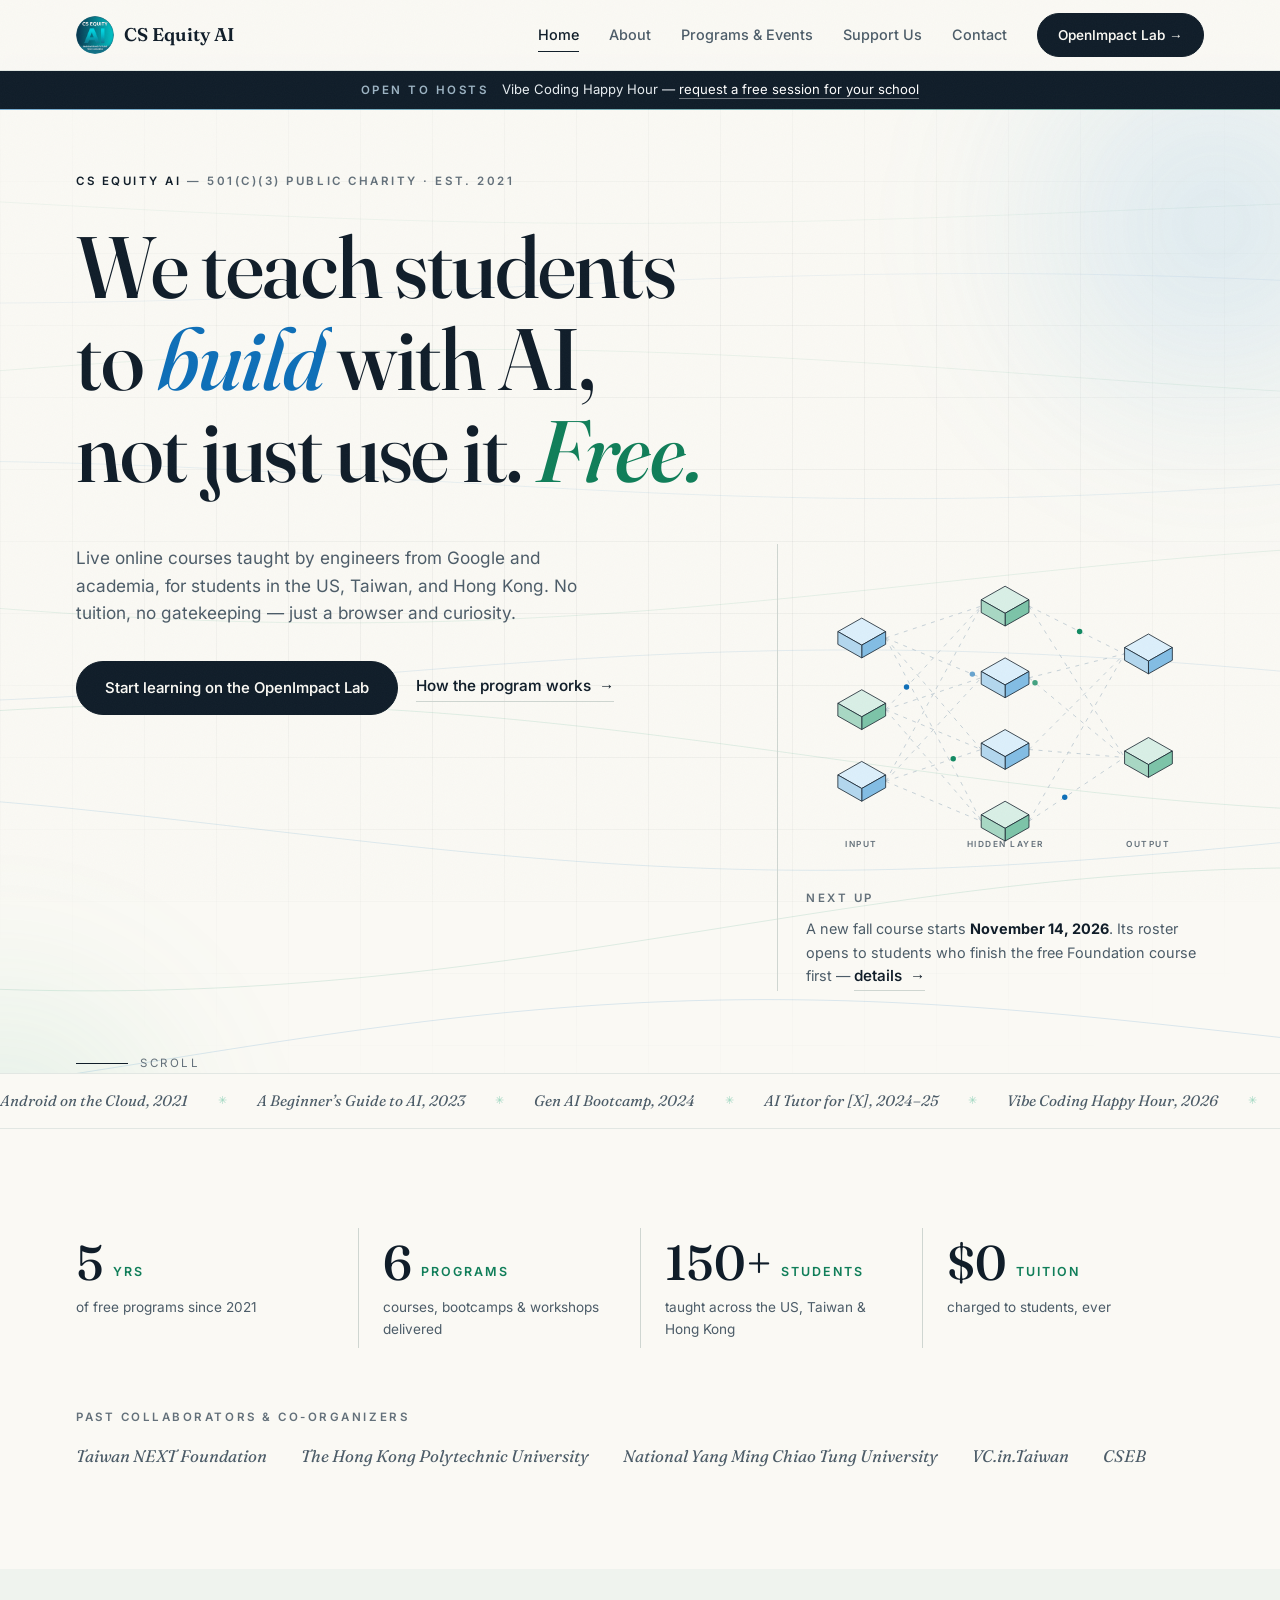
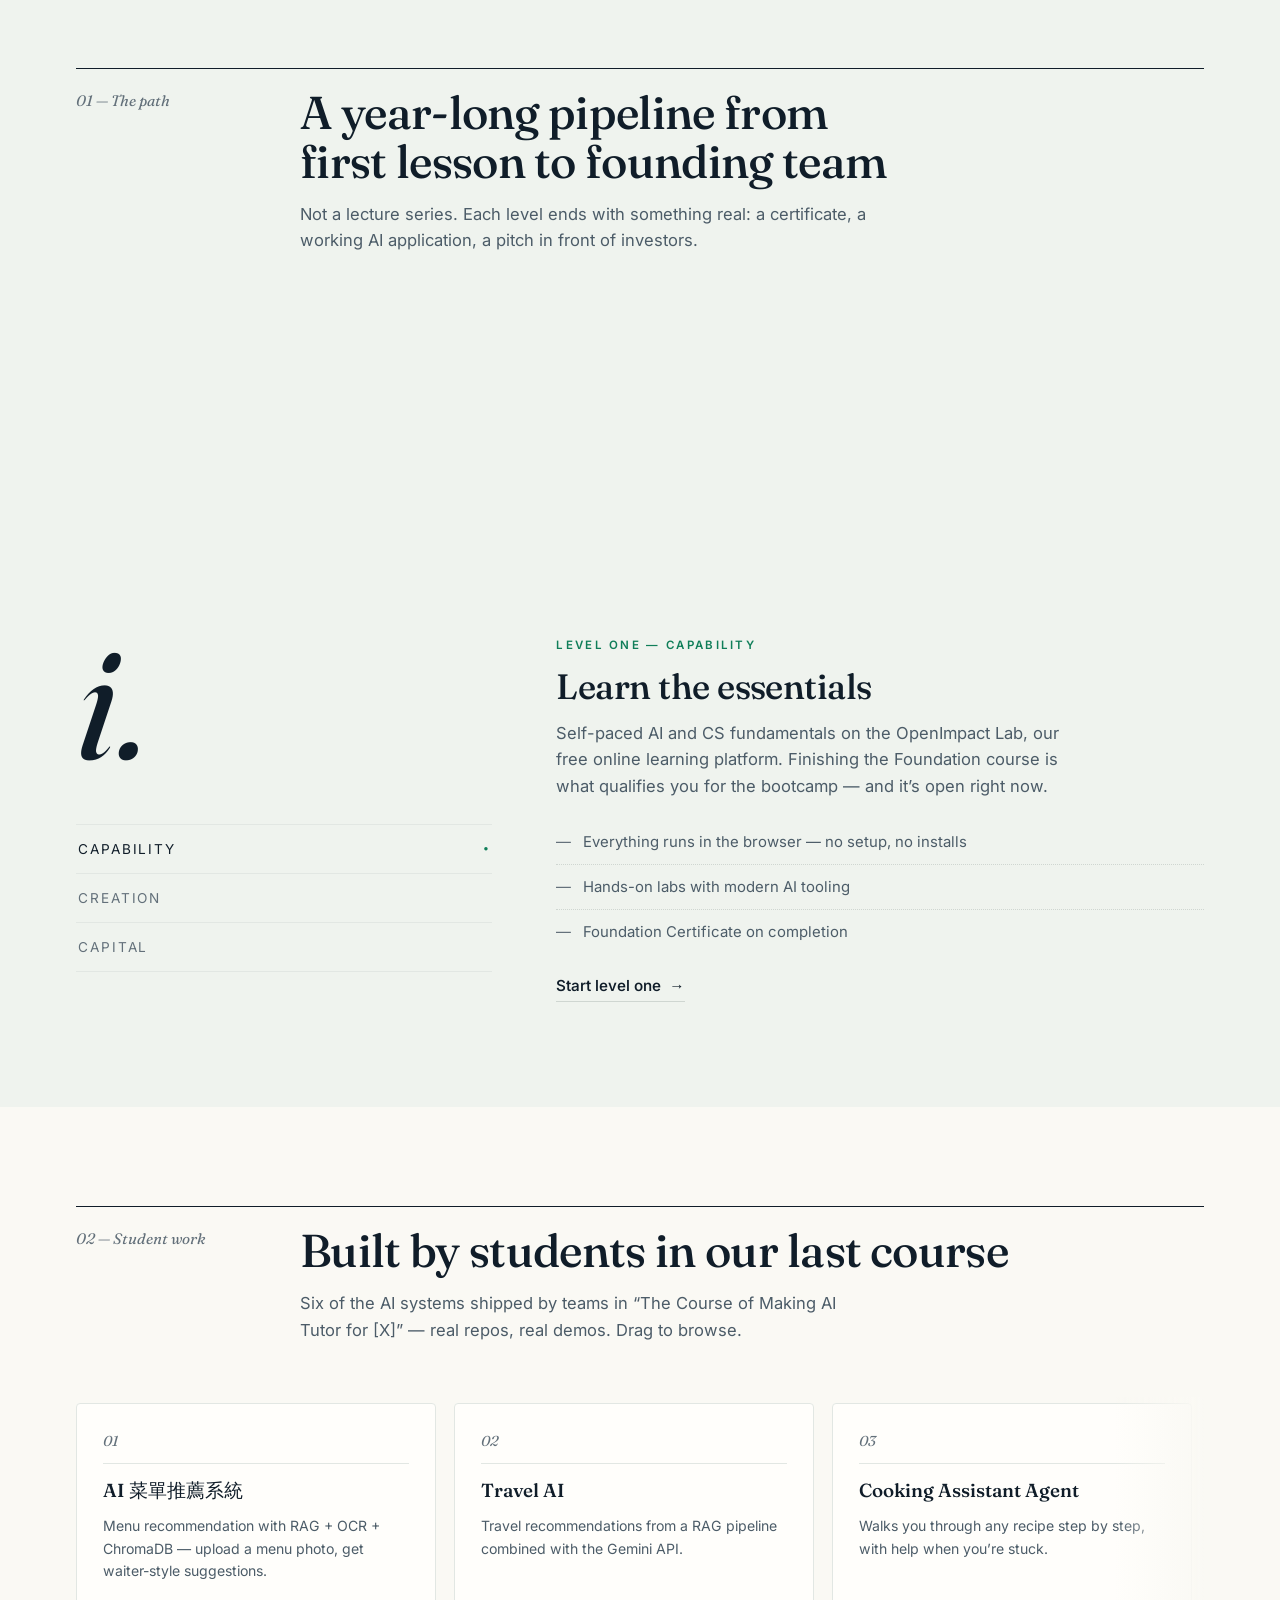
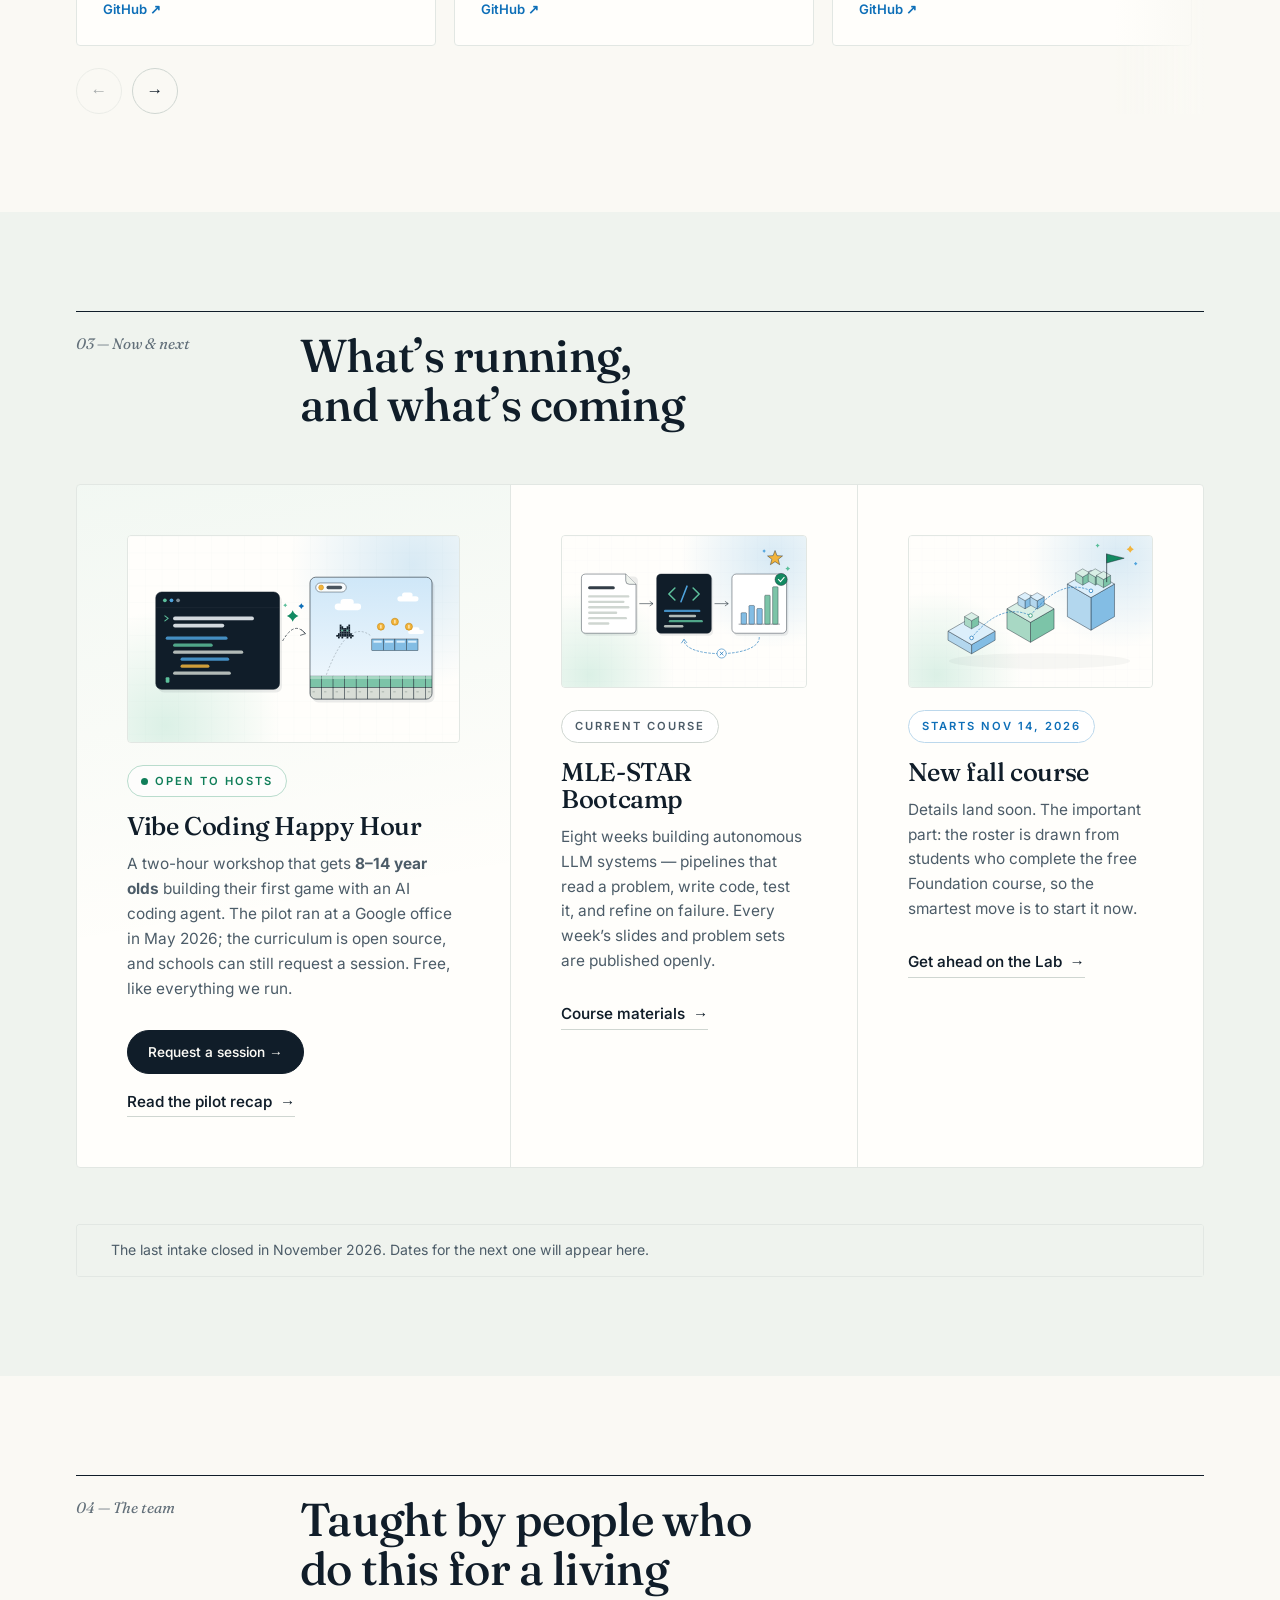
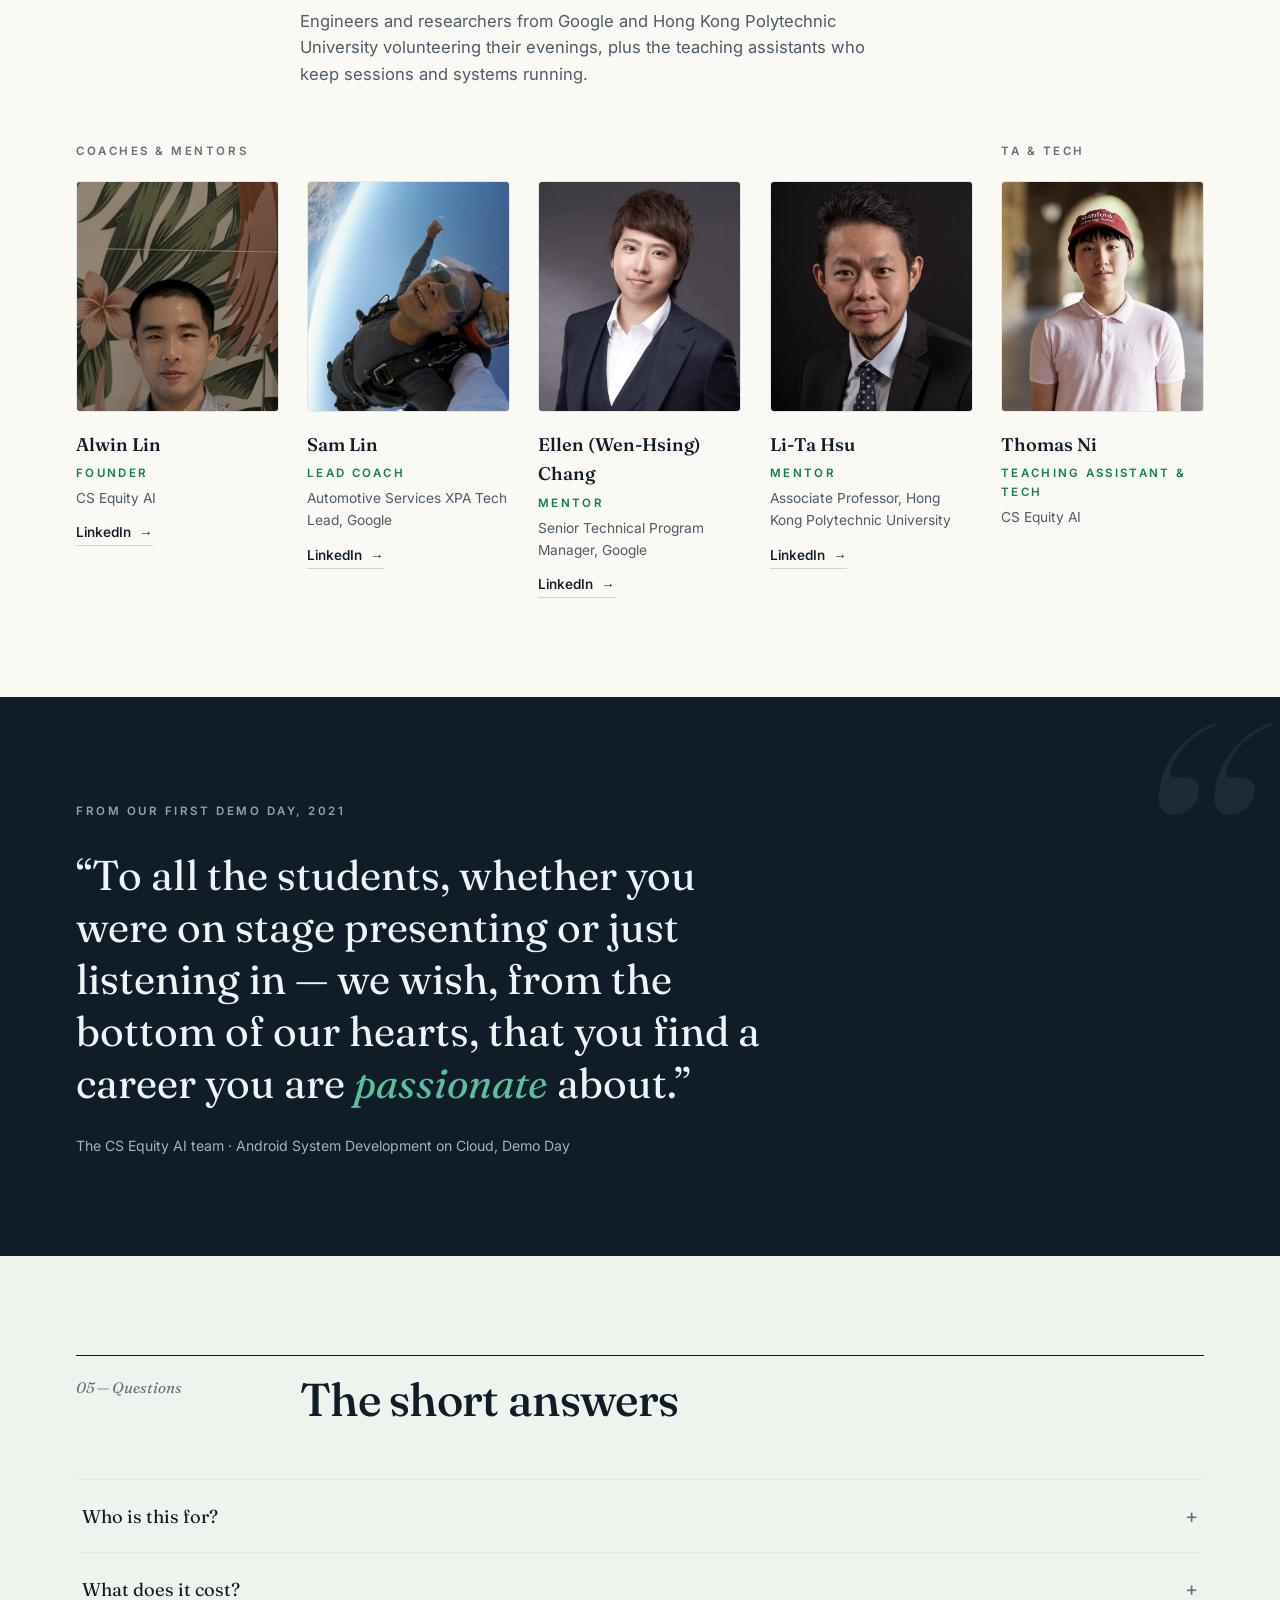
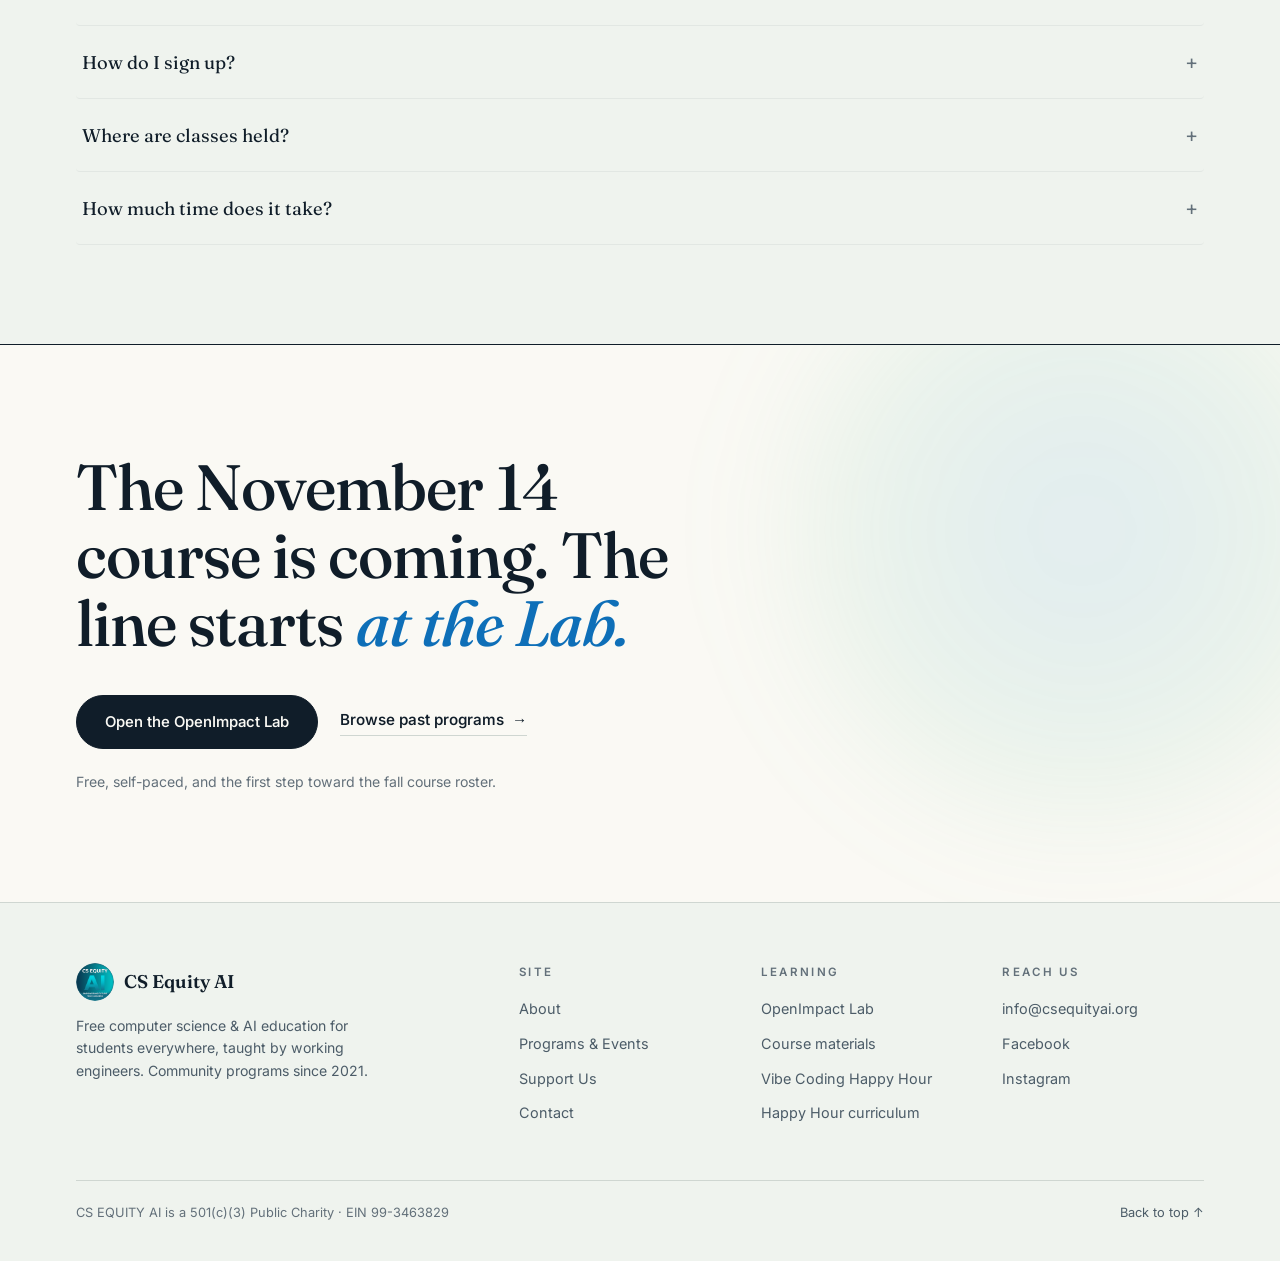
==== commit 8faa58ff: "New logo; next course starts November 14, 2026 Logo - The round "CS Equity AI" logo replaces the old" ====
--- a/index.html
+++ b/index.html
@@ -4,14 +4,14 @@
   <meta charset="UTF-8" />
   <meta name="viewport" content="width=device-width, initial-scale=1.0" />
   <title>Free CS &amp; AI Education for Students — CS Equity AI</title>
-  <meta name="description" content="CS Equity AI is a 501(c)(3) nonprofit teaching students worldwide to build with AI. Free live courses since 2021, taught by engineers from Google and academia." />
+  <meta name="description" content="CS Equity AI is a 501(c)(3) nonprofit teaching students worldwide to build with AI. Free live courses since 2021 — the new fall course starts November 14, 2026." />
   <link rel="canonical" href="https://csequityai.org/" />
   <meta name="theme-color" content="#faf9f4" />
   <meta property="og:locale" content="en_US" />
   <meta property="og:type" content="website" />
   <meta property="og:site_name" content="CS Equity AI" />
   <meta property="og:title" content="Free CS &amp; AI Education for Students — CS Equity AI" />
-  <meta property="og:description" content="CS Equity AI is a 501(c)(3) nonprofit teaching students worldwide to build with AI. Free live courses since 2021, taught by engineers from Google and academia." />
+  <meta property="og:description" content="CS Equity AI is a 501(c)(3) nonprofit teaching students worldwide to build with AI. Free live courses since 2021 — the new fall course starts November 14, 2026." />
   <meta property="og:url" content="https://csequityai.org/" />
   <meta property="og:image" content="https://csequityai.org/assets/img/og-image.jpg" />
   <meta property="og:image:width" content="1200" />
@@ -19,25 +19,26 @@
   <meta property="og:image:alt" content="CS Equity AI — we teach students to build with AI, not just use it. Free." />
   <meta name="twitter:card" content="summary_large_image" />
   <meta name="twitter:title" content="Free CS &amp; AI Education for Students — CS Equity AI" />
-  <meta name="twitter:description" content="CS Equity AI is a 501(c)(3) nonprofit teaching students worldwide to build with AI. Free live courses since 2021, taught by engineers from Google and academia." />
+  <meta name="twitter:description" content="CS Equity AI is a 501(c)(3) nonprofit teaching students worldwide to build with AI. Free live courses since 2021 — the new fall course starts November 14, 2026." />
   <meta name="twitter:image" content="https://csequityai.org/assets/img/og-image.jpg" />
-  <link rel="icon" type="image/svg+xml" href="assets/img/favicon.svg" />
+  <link rel="icon" href="/favicon.ico" sizes="48x48" />
+  <link rel="icon" type="image/png" sizes="96x96" href="/assets/img/favicon-96.png" />
   <link rel="apple-touch-icon" href="/assets/img/apple-touch-icon.png" />
   <link rel="manifest" href="/site.webmanifest" />
   <link rel="preload" href="assets/fonts/v5.3.0/fraunces-latin-opsz-normal.woff2" as="font" type="font/woff2" crossorigin />
   <link rel="preload" href="assets/fonts/v5.3.0/fraunces-latin-opsz-italic.woff2" as="font" type="font/woff2" crossorigin />
   <link rel="preload" href="assets/fonts/v5.3.0/inter-latin-wght-normal.woff2" as="font" type="font/woff2" crossorigin />
-  <link rel="stylesheet" href="assets/css/style.css?v=d1a34971" />
+  <link rel="stylesheet" href="assets/css/style.css?v=2c6e2e73" />
   <script>document.documentElement.className+=" js";addEventListener("load",function(){setTimeout(function(){if(!window.__cseq)document.documentElement.classList.remove("js")},1500)});</script>
 
-  <script type="application/ld+json">{"@context":"https://schema.org","@graph":[{"@type":"NGO","@id":"https://csequityai.org/#org","name":"CS Equity AI","legalName":"CS EQUITY AI","alternateName":"CSEquityAI","url":"https://csequityai.org/","logo":"https://csequityai.org/assets/img/og-image.jpg","image":"https://csequityai.org/assets/img/og-image.jpg","email":"info@csequityai.org","foundingDate":"2021","nonprofitStatus":"Nonprofit501c3","taxID":"99-3463829","description":"A 501(c)(3) public charity providing free computer science and AI education to students in the US, Taiwan and Hong Kong, taught by volunteer engineers from industry and academia.","areaServed":[{"@type":"Country","name":"United States"},{"@type":"Country","name":"Taiwan"},{"@type":"Country","name":"Hong Kong"}],"sameAs":["https://www.facebook.com/csequityai","https://www.instagram.com/csequityai/"],"contactPoint":[{"@type":"ContactPoint","contactType":"general","email":"info@csequityai.org","availableLanguage":["English","Chinese"]}]},{"@type":"WebSite","@id":"https://csequityai.org/#website","url":"https://csequityai.org/","name":"CS Equity AI","publisher":{"@id":"https://csequityai.org/#org"},"inLanguage":"en"},{"@type":"WebPage","@id":"https://csequityai.org/#page","url":"https://csequityai.org/","name":"Free CS & AI Education for Students — CS Equity AI","description":"CS Equity AI is a 501(c)(3) nonprofit teaching students worldwide to build with AI. Free live courses since 2021, taught by engineers from Google and academia.","isPartOf":{"@id":"https://csequityai.org/#website"},"inLanguage":"en"},{"@type":"FAQPage","@id":"https://csequityai.org/#faq","mainEntity":[{"@type":"Question","name":"Who is this for?","acceptedAnswer":{"@type":"Answer","text":"High school, college, and post-graduate students — and career changers. No prior coding experience is needed to start; everything runs in the browser."}},{"@type":"Question","name":"What does it cost?","acceptedAnswer":{"@type":"Answer","text":"Nothing. Every program since 2021 has been free, funded by donations and corporate matching. We’re a 501(c)(3) public charity."}},{"@type":"Question","name":"How do I sign up?","acceptedAnswer":{"@type":"Answer","text":"Start the Foundation course on the OpenImpact Lab — that’s step one of the whole journey, and it’s open right now."}},{"@type":"Question","name":"Where are classes held?","acceptedAnswer":{"@type":"Answer","text":"Online, on the cloud. Past cohorts spanned the US, Taiwan, and Hong Kong with sessions scheduled across time zones."}},{"@type":"Question","name":"How much time does it take?","acceptedAnswer":{"@type":"Answer","text":"Level one is self-paced. The bootcamp runs one live session a week (about 90 minutes) plus team project work — a few hours weekly for most students."}}]}]}</script>
+  <script type="application/ld+json">{"@context":"https://schema.org","@graph":[{"@type":"NGO","@id":"https://csequityai.org/#org","name":"CS Equity AI","legalName":"CS EQUITY AI","alternateName":"CSEquityAI","url":"https://csequityai.org/","logo":"https://csequityai.org/assets/img/icon-512.png","image":"https://csequityai.org/assets/img/og-image.jpg","email":"info@csequityai.org","foundingDate":"2021","nonprofitStatus":"Nonprofit501c3","taxID":"99-3463829","description":"A 501(c)(3) public charity providing free computer science and AI education to students in the US, Taiwan and Hong Kong, taught by volunteer engineers from industry and academia.","areaServed":[{"@type":"Country","name":"United States"},{"@type":"Country","name":"Taiwan"},{"@type":"Country","name":"Hong Kong"}],"sameAs":["https://www.facebook.com/csequityai","https://www.instagram.com/csequityai/"],"contactPoint":[{"@type":"ContactPoint","contactType":"general","email":"info@csequityai.org","availableLanguage":["English","Chinese"]}]},{"@type":"WebSite","@id":"https://csequityai.org/#website","url":"https://csequityai.org/","name":"CS Equity AI","publisher":{"@id":"https://csequityai.org/#org"},"inLanguage":"en"},{"@type":"WebPage","@id":"https://csequityai.org/#page","url":"https://csequityai.org/","name":"Free CS & AI Education for Students — CS Equity AI","description":"CS Equity AI is a 501(c)(3) nonprofit teaching students worldwide to build with AI. Free live courses since 2021 — the new fall course starts November 14, 2026.","isPartOf":{"@id":"https://csequityai.org/#website"},"inLanguage":"en"},{"@type":"FAQPage","@id":"https://csequityai.org/#faq","mainEntity":[{"@type":"Question","name":"Who is this for?","acceptedAnswer":{"@type":"Answer","text":"High school, college, and post-graduate students — and career changers. No prior coding experience is needed to start; everything runs in the browser."}},{"@type":"Question","name":"What does it cost?","acceptedAnswer":{"@type":"Answer","text":"Nothing. Every program since 2021 has been free, funded by donations and corporate matching. We’re a 501(c)(3) public charity."}},{"@type":"Question","name":"How do I sign up?","acceptedAnswer":{"@type":"Answer","text":"Start the Foundation course on the OpenImpact Lab — that’s step one of the whole journey, and it’s open right now."}},{"@type":"Question","name":"Where are classes held?","acceptedAnswer":{"@type":"Answer","text":"Online, on the cloud. Past cohorts spanned the US, Taiwan, and Hong Kong with sessions scheduled across time zones."}},{"@type":"Question","name":"How much time does it take?","acceptedAnswer":{"@type":"Answer","text":"Level one is self-paced. The bootcamp runs one live session a week (about 90 minutes) plus team project work — a few hours weekly for most students."}}]}]}</script>
 </head>
 <body>
 <a class="skip-link" href="#main">Skip to content</a>
 
 <header class="nav" id="top">
   <div class="nav-inner">
-    <a class="brand" href="index.html"><svg width="26" height="26" viewBox="0 0 26 26" aria-hidden="true"><rect x="1" y="1" width="24" height="24" fill="none" stroke="#14202b" stroke-width="1.4"/><path d="M1 25 L25 1" stroke="#14202b" stroke-width="1.4"/><circle cx="8" cy="8" r="3.2" fill="#0e6fb8"/><circle cx="18" cy="18" r="3.2" fill="#128a62"/></svg> CS&nbsp;Equity&nbsp;AI</a>
+    <a class="brand" href="index.html"><img class="brand-mark" src="assets/img/logo-mark.png" width="38" height="38" alt="" /> CS&nbsp;Equity&nbsp;AI</a>
     <button class="nav-burger" aria-label="Menu" aria-expanded="false"><span></span><span></span><span></span></button>
     <nav class="nav-links">
       <a href="index.html" class="active">Home</a>
@@ -72,15 +73,15 @@
       <div class="hero-side reveal">
         <svg class="net-viz" viewBox="0 0 500 400" role="img" aria-label="Isometric neural network illustration"><line class="ln" x1="100" y1="118.0" x2="220" y2="78.0"/><line class="ln" x1="100" y1="118.0" x2="220" y2="168.0"/><line class="ln" x1="100" y1="118.0" x2="220" y2="258.0"/><line class="ln" x1="100" y1="118.0" x2="220" y2="348.0"/><line class="ln" x1="100" y1="208.0" x2="220" y2="78.0"/><line class="ln" x1="100" y1="208.0" x2="220" y2="168.0"/><line class="ln" x1="100" y1="208.0" x2="220" y2="258.0"/><line class="ln" x1="100" y1="208.0" x2="220" y2="348.0"/><line class="ln" x1="100" y1="298.0" x2="220" y2="78.0"/><line class="ln" x1="100" y1="298.0" x2="220" y2="168.0"/><line class="ln" x1="100" y1="298.0" x2="220" y2="258.0"/><line class="ln" x1="100" y1="298.0" x2="220" y2="348.0"/><line class="ln" x1="280" y1="78.0" x2="400" y2="138.0"/><line class="ln" x1="280" y1="78.0" x2="400" y2="268.0"/><line class="ln" x1="280" y1="168.0" x2="400" y2="138.0"/><line class="ln" x1="280" y1="168.0" x2="400" y2="268.0"/><line class="ln" x1="280" y1="258.0" x2="400" y2="138.0"/><line class="ln" x1="280" y1="258.0" x2="400" y2="268.0"/><line class="ln" x1="280" y1="348.0" x2="400" y2="138.0"/><line class="ln" x1="280" y1="348.0" x2="400" y2="268.0"/><circle r="3.4" fill="#0e6fb8" opacity="0"><animateMotion dur="4.5s" begin="0s" repeatCount="indefinite" path="M 100 118.0 L 220 168.0"/><animate attributeName="opacity" values="0;1;1;0" keyTimes="0;0.08;0.85;1" dur="4.5s" begin="0s" repeatCount="indefinite"/></circle><circle r="3.4" fill="#128a62" opacity="0"><animateMotion dur="4.5s" begin="0.9s" repeatCount="indefinite" path="M 100 298.0 L 220 258.0"/><animate attributeName="opacity" values="0;1;1;0" keyTimes="0;0.08;0.85;1" dur="4.5s" begin="0.9s" repeatCount="indefinite"/></circle><circle r="3.4" fill="#128a62" opacity="0"><animateMotion dur="4.5s" begin="1.7s" repeatCount="indefinite" path="M 280 78.0 L 400 138.0"/><animate attributeName="opacity" values="0;1;1;0" keyTimes="0;0.08;0.85;1" dur="4.5s" begin="1.7s" repeatCount="indefinite"/></circle><circle r="3.4" fill="#0e6fb8" opacity="0"><animateMotion dur="4.5s" begin="2.4s" repeatCount="indefinite" path="M 280 348.0 L 400 268.0"/><animate attributeName="opacity" values="0;1;1;0" keyTimes="0;0.08;0.85;1" dur="4.5s" begin="2.4s" repeatCount="indefinite"/></circle><circle r="3.4" fill="#0e6fb8" opacity="0"><animateMotion dur="4.5s" begin="3.1s" repeatCount="indefinite" path="M 100 208.0 L 220 78.0"/><animate attributeName="opacity" values="0;1;1;0" keyTimes="0;0.08;0.85;1" dur="4.5s" begin="3.1s" repeatCount="indefinite"/></circle><circle r="3.4" fill="#128a62" opacity="0"><animateMotion dur="4.5s" begin="3.8s" repeatCount="indefinite" path="M 280 168.0 L 400 268.0"/><animate attributeName="opacity" values="0;1;1;0" keyTimes="0;0.08;0.85;1" dur="4.5s" begin="3.8s" repeatCount="indefinite"/></circle><g class="cube" style="animation-delay:0.00s"><polygon points="70,93 100,110 70,127 40,110" fill="#dceffb" stroke="#14202b" stroke-width="1"/><polygon points="100,110 100,126 70,143 70,127" fill="#83bde4" stroke="#14202b" stroke-width="1"/><polygon points="40,110 70,127 70,143 40,126" fill="#b3d7ee" stroke="#14202b" stroke-width="1"/></g><g class="cube" style="animation-delay:0.35s"><polygon points="70,183 100,200 70,217 40,200" fill="#d9efe6" stroke="#14202b" stroke-width="1"/><polygon points="100,200 100,216 70,233 70,217" fill="#7cc4a8" stroke="#14202b" stroke-width="1"/><polygon points="40,200 70,217 70,233 40,216" fill="#a8d8c4" stroke="#14202b" stroke-width="1"/></g><g class="cube" style="animation-delay:0.70s"><polygon points="70,273 100,290 70,307 40,290" fill="#dceffb" stroke="#14202b" stroke-width="1"/><polygon points="100,290 100,306 70,323 70,307" fill="#83bde4" stroke="#14202b" stroke-width="1"/><polygon points="40,290 70,307 70,323 40,306" fill="#b3d7ee" stroke="#14202b" stroke-width="1"/></g><g class="cube" style="animation-delay:1.05s"><polygon points="250,53 280,70 250,87 220,70" fill="#d9efe6" stroke="#14202b" stroke-width="1"/><polygon points="280,70 280,86 250,103 250,87" fill="#7cc4a8" stroke="#14202b" stroke-width="1"/><polygon points="220,70 250,87 250,103 220,86" fill="#a8d8c4" stroke="#14202b" stroke-width="1"/></g><g class="cube" style="animation-delay:1.40s"><polygon points="250,143 280,160 250,177 220,160" fill="#dceffb" stroke="#14202b" stroke-width="1"/><polygon points="280,160 280,176 250,193 250,177" fill="#83bde4" stroke="#14202b" stroke-width="1"/><polygon points="220,160 250,177 250,193 220,176" fill="#b3d7ee" stroke="#14202b" stroke-width="1"/></g><g class="cube" style="animation-delay:1.75s"><polygon points="250,233 280,250 250,267 220,250" fill="#dceffb" stroke="#14202b" stroke-width="1"/><polygon points="280,250 280,266 250,283 250,267" fill="#83bde4" stroke="#14202b" stroke-width="1"/><polygon points="220,250 250,267 250,283 220,266" fill="#b3d7ee" stroke="#14202b" stroke-width="1"/></g><g class="cube" style="animation-delay:2.10s"><polygon points="250,323 280,340 250,357 220,340" fill="#d9efe6" stroke="#14202b" stroke-width="1"/><polygon points="280,340 280,356 250,373 250,357" fill="#7cc4a8" stroke="#14202b" stroke-width="1"/><polygon points="220,340 250,357 250,373 220,356" fill="#a8d8c4" stroke="#14202b" stroke-width="1"/></g><g class="cube" style="animation-delay:2.45s"><polygon points="430,113 460,130 430,147 400,130" fill="#dceffb" stroke="#14202b" stroke-width="1"/><polygon points="460,130 460,146 430,163 430,147" fill="#83bde4" stroke="#14202b" stroke-width="1"/><polygon points="400,130 430,147 430,163 400,146" fill="#b3d7ee" stroke="#14202b" stroke-width="1"/></g><g class="cube" style="animation-delay:2.80s"><polygon points="430,243 460,260 430,277 400,260" fill="#d9efe6" stroke="#14202b" stroke-width="1"/><polygon points="460,260 460,276 430,293 430,277" fill="#7cc4a8" stroke="#14202b" stroke-width="1"/><polygon points="400,260 430,277 430,293 400,276" fill="#a8d8c4" stroke="#14202b" stroke-width="1"/></g><text class="nl" x="70" y="380">input</text><text class="nl" x="250" y="380">hidden layer</text><text class="nl" x="430" y="380">output</text></svg>
         <span class="label">Next up</span>
-        The next course is in the works. Its roster opens to students who finish the free Foundation course first — <a class="arrow-link" href="events.html">details<span class="a">→</span></a>
+        A new fall course starts <b style="color:var(--ink)">November 14, 2026</b>. Its roster opens to students who finish the free Foundation course first — <a class="arrow-link" href="events.html">details<span class="a">→</span></a>
       </div>
     </div>
     <div class="scroll-hint"><span class="line"></span> Scroll</div>
   </div>
   <div class="ticker" aria-hidden="true">
     <div class="ticker-track">
-      <span>Android on the Cloud, 2021</span><span>A Beginner’s Guide to AI, 2023</span><span>Gen AI Bootcamp, 2024</span><span>AI Tutor for [X], 2024–25</span><span>Vibe Coding Happy Hour, 2026</span><span>MLE-STAR Bootcamp</span><span>Next course — coming soon</span>
-      <span>Android on the Cloud, 2021</span><span>A Beginner’s Guide to AI, 2023</span><span>Gen AI Bootcamp, 2024</span><span>AI Tutor for [X], 2024–25</span><span>Vibe Coding Happy Hour, 2026</span><span>MLE-STAR Bootcamp</span><span>Next course — coming soon</span>
+      <span>Android on the Cloud, 2021</span><span>A Beginner’s Guide to AI, 2023</span><span>Gen AI Bootcamp, 2024</span><span>AI Tutor for [X], 2024–25</span><span>Vibe Coding Happy Hour, 2026</span><span>MLE-STAR Bootcamp</span><span>New fall course — Nov 14, 2026</span>
+      <span>Android on the Cloud, 2021</span><span>A Beginner’s Guide to AI, 2023</span><span>Gen AI Bootcamp, 2024</span><span>AI Tutor for [X], 2024–25</span><span>Vibe Coding Happy Hour, 2026</span><span>MLE-STAR Bootcamp</span><span>New fall course — Nov 14, 2026</span>
     </div>
   </div>
 </section>
@@ -251,28 +252,18 @@
       </div>
       <div>
         <img class="card-cover" src="assets/img/course-fall-2026.svg" width="800" height="500" alt="" loading="lazy" decoding="async" />
-        <span class="tag blue">Coming soon</span>
-        <h3>The next course</h3>
+        <span class="tag blue">Starts Nov 14, 2026</span>
+        <h3>New fall course</h3>
         <p>Details land soon. The important part: the roster is drawn from students who complete the free Foundation course, so the smartest move is to start it now.</p>
         <div class="foot"><a class="arrow-link" href="https://oil2-next-827682634474.asia-east1.run.app/" target="_blank" rel="noopener">Get ahead on the Lab <span class="a">→</span></a></div>
       </div>
     </div>
 
-    <div class="dates stagger" data-deadlines style="margin-top: 56px;">
+    <div class="dates one stagger" data-deadlines style="margin-top: 56px;">
       <div class="date-cell">
-        <span class="label">Application deadline</span>
-        <time class="d" datetime="2026-03-07">March 7, 2026</time>
-        <p>Express interest in joining the next cohort.</p>
-      </div>
-      <div class="date-cell">
-        <span class="label">Certification deadline</span>
-        <time class="d" datetime="2026-03-14">March 14, 2026</time>
-        <p>Finish the Foundation course at the OpenImpact Lab.</p>
-      </div>
-      <div class="date-cell">
-        <span class="label">Selection day</span>
-        <time class="d" datetime="2026-03-22">March 22, 2026</time>
-        <p>The final bootcamp roster is announced.</p>
+        <span class="label">Course starts</span>
+        <time class="d" datetime="2026-11-14">November 14, 2026</time>
+        <p>The new fall course begins. Finishing the free Foundation course at the OpenImpact Lab is the best way to be ready.</p>
       </div>
     </div>
   </div>
@@ -379,12 +370,12 @@
 
 <section class="endcap">
   <div class="wrap">
-    <h2 data-split>The next course is coming. The line starts <span class="accent">at the Lab.</span></h2>
+    <h2 data-split>The November 14 course is coming. The line starts <span class="accent">at the Lab.</span></h2>
     <div class="row reveal">
       <a class="btn" href="https://oil2-next-827682634474.asia-east1.run.app/" target="_blank" rel="noopener"><span>Open the OpenImpact Lab</span></a>
       <a class="arrow-link" href="events.html">Browse past programs <span class="a">→</span></a>
     </div>
-    <p class="note reveal">Free, self-paced, and the first step toward the next roster.</p>
+    <p class="note reveal">Free, self-paced, and the first step toward the fall course roster.</p>
   </div>
 </section>
 
@@ -393,7 +384,7 @@
   <div class="footer-inner">
     <div class="footer-grid">
       <div>
-        <div class="brand"><svg width="26" height="26" viewBox="0 0 26 26" aria-hidden="true"><rect x="1" y="1" width="24" height="24" fill="none" stroke="#14202b" stroke-width="1.4"/><path d="M1 25 L25 1" stroke="#14202b" stroke-width="1.4"/><circle cx="8" cy="8" r="3.2" fill="#0e6fb8"/><circle cx="18" cy="18" r="3.2" fill="#128a62"/></svg> CS&nbsp;Equity&nbsp;AI</div>
+        <div class="brand"><img class="brand-mark" src="assets/img/logo-mark.png" width="38" height="38" alt="" /> CS&nbsp;Equity&nbsp;AI</div>
         <p>Free computer science &amp; AI education for students everywhere, taught by working engineers. Community programs since 2021.</p>
       </div>
       <div>
--- a/assets/css/style.css
+++ b/assets/css/style.css
@@ -185,7 +185,8 @@
   display: flex; align-items: center; gap: 10px;
   font-family: var(--serif); font-weight: 600; font-size: 1.15rem;
 }
-.brand svg { display: block; }
+.brand svg, .brand-mark { display: block; }
+.brand-mark { width: 38px; height: 38px; border-radius: 50%; flex: none; }
 .nav-links { display: flex; align-items: center; gap: 30px; margin-left: auto; }
 .nav-links > a:not(.btn) {
   position: relative;
@@ -507,6 +508,14 @@
 .date-cell .d { font-family: var(--serif); font-size: clamp(1.5rem, 2.6vw, 2.1rem); }
 .date-cell p { font-size: 0.9rem; color: var(--ink-2); margin-top: 10px; }
 @media (max-width: 820px) { .dates { grid-template-columns: 1fr; } }
+/* a single key date: one wide cell, date on the left and what it means on the right */
+.dates.one { grid-template-columns: 1fr; }
+@media (min-width: 821px) {
+  .dates.one .date-cell { display: grid; grid-template-columns: minmax(0, 1fr) minmax(0, 1.3fr); column-gap: 48px; align-items: end; }
+  .dates.one .date-cell .label { grid-column: 1; }
+  .dates.one .date-cell .d { grid-column: 1; }
+  .dates.one .date-cell p { grid-column: 2; grid-row: 1 / span 2; align-self: center; margin-top: 0; font-size: 0.95rem; max-width: 46ch; }
+}
 
 /* ============ team ============ */
 .team { display: grid; grid-template-columns: repeat(4, 1fr); gap: 28px; }
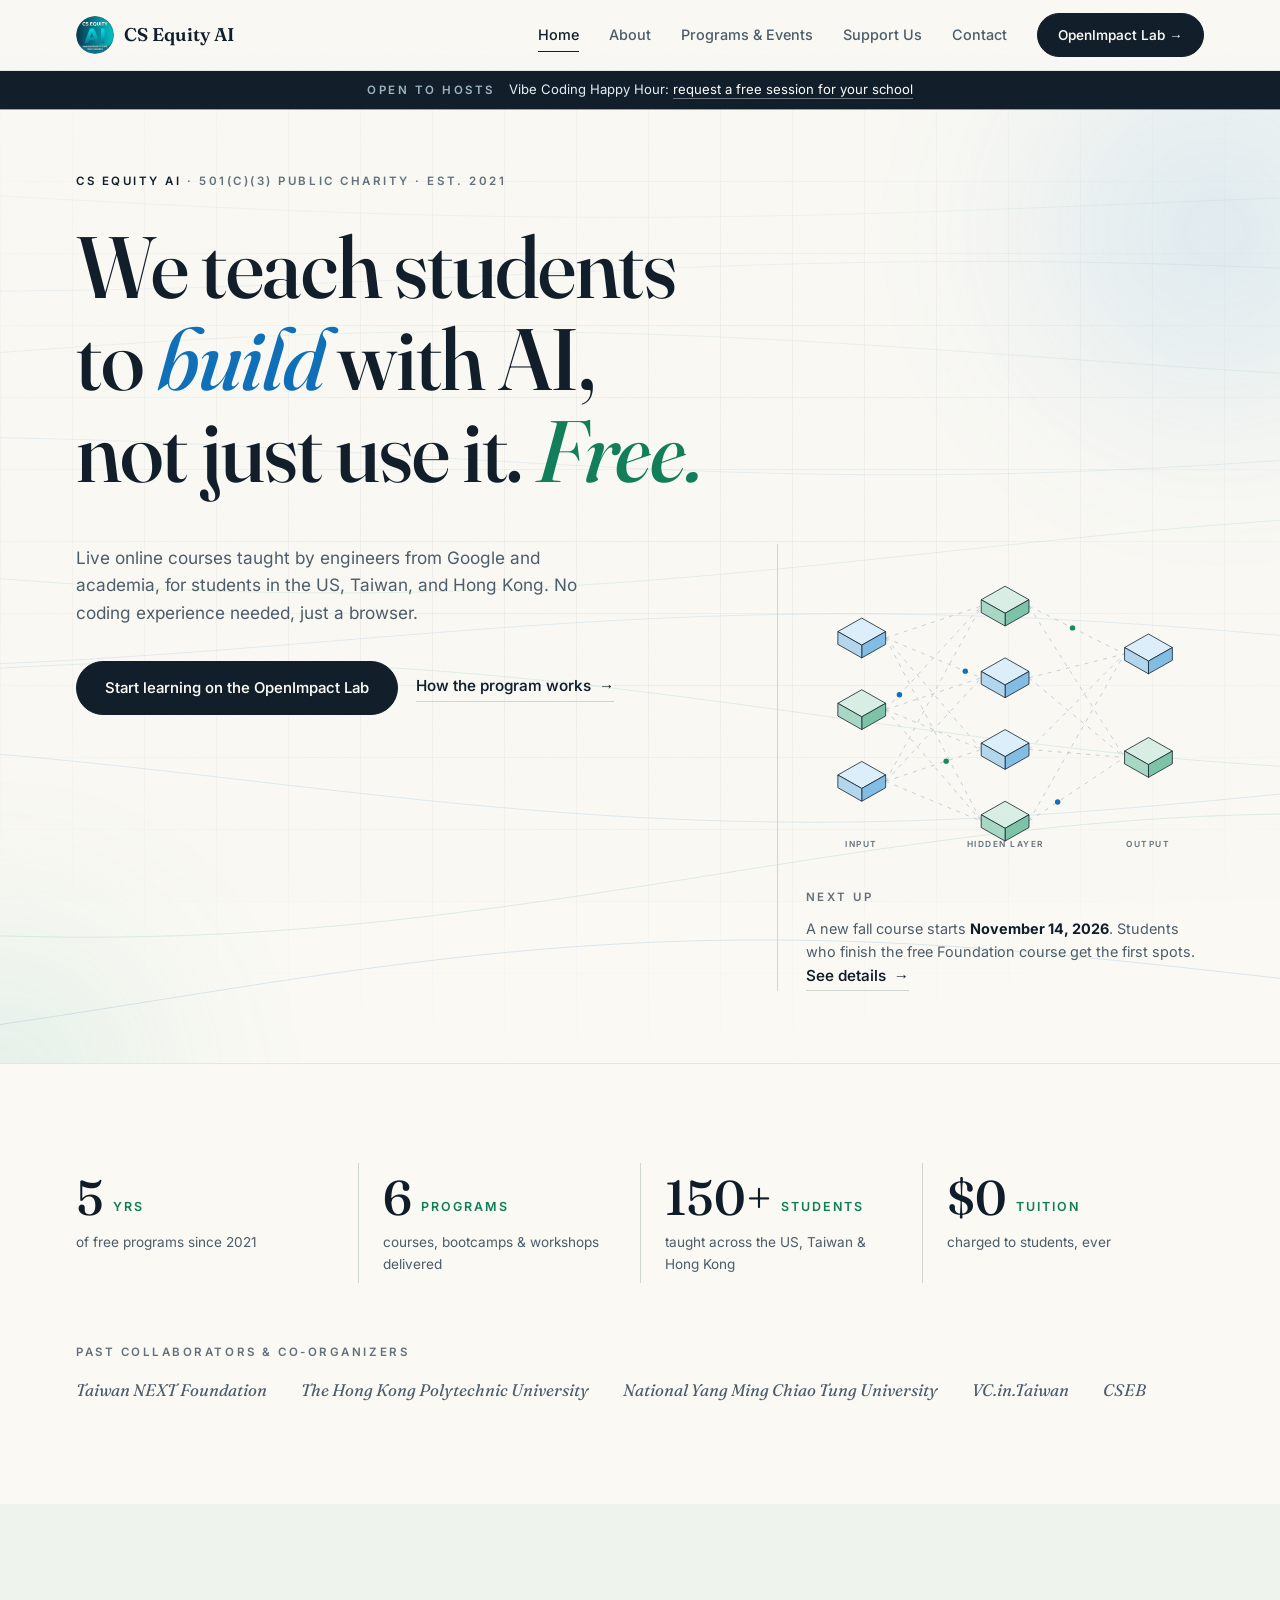
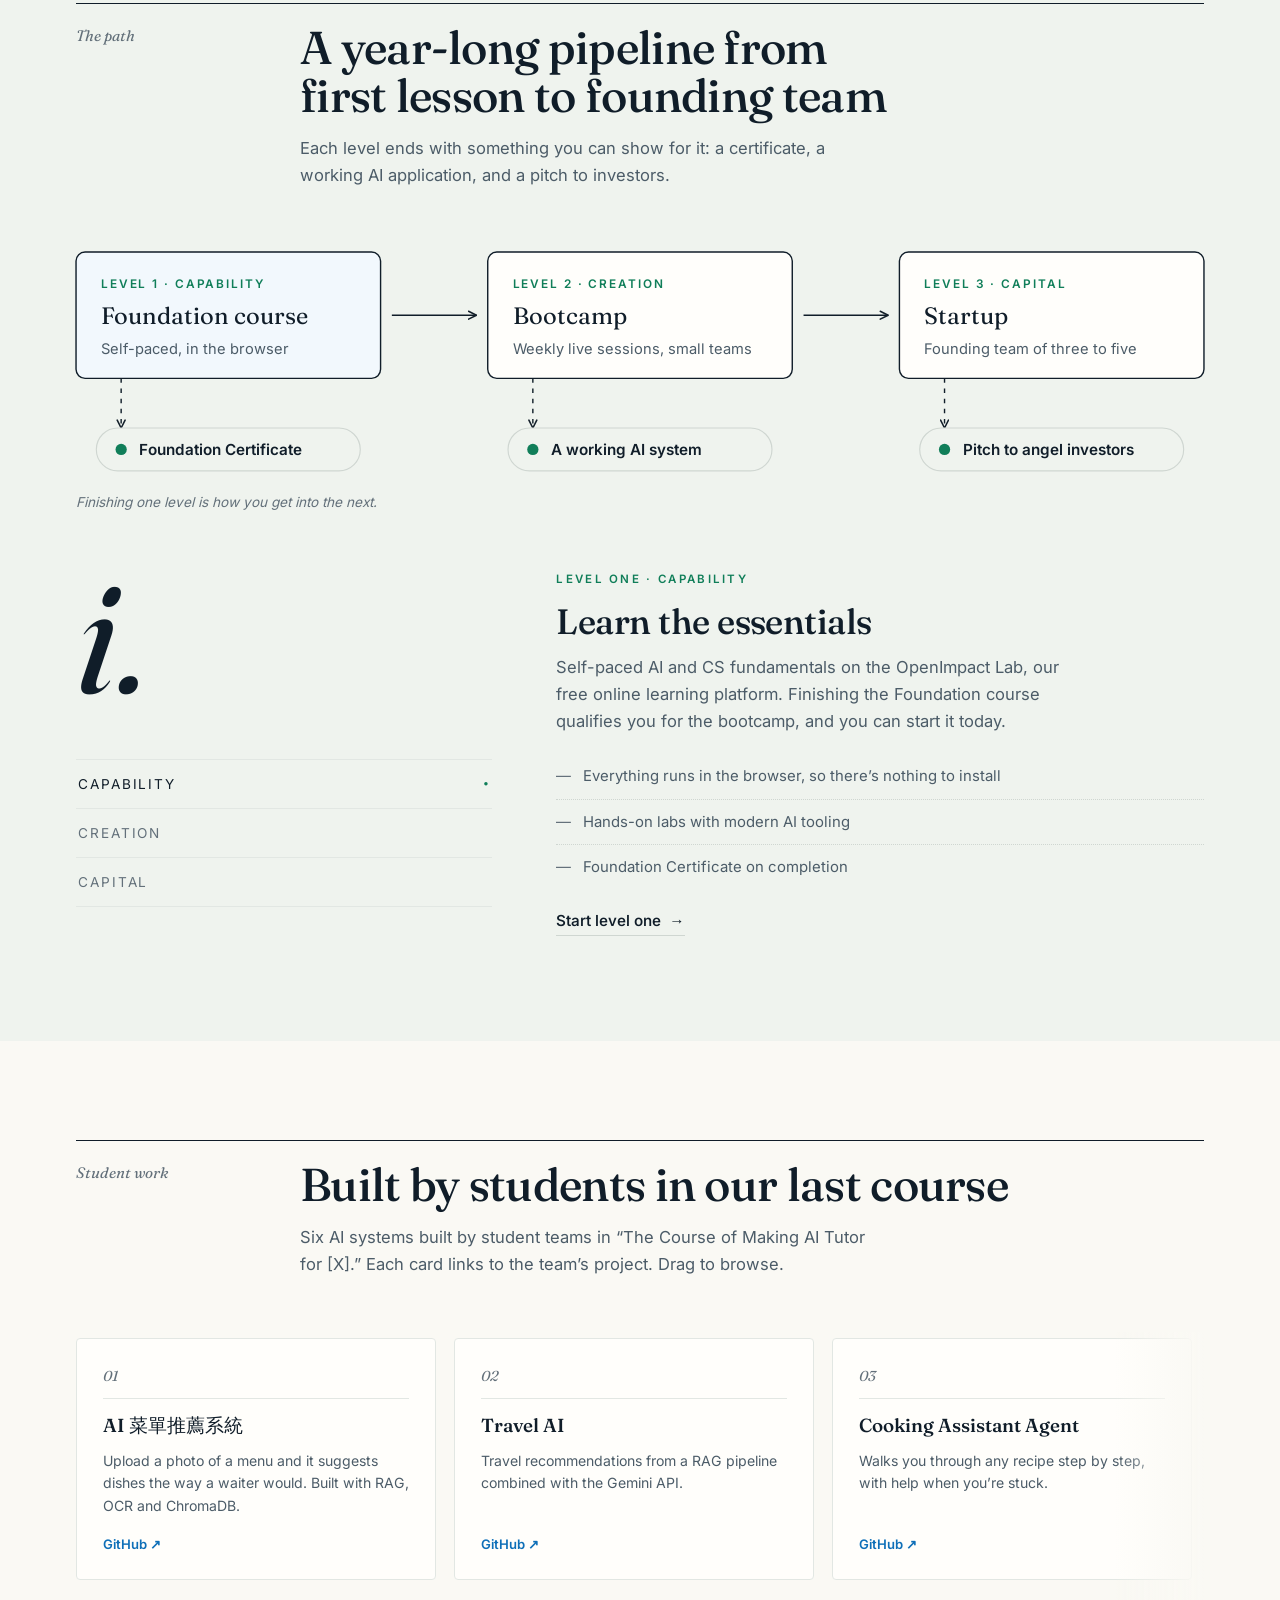
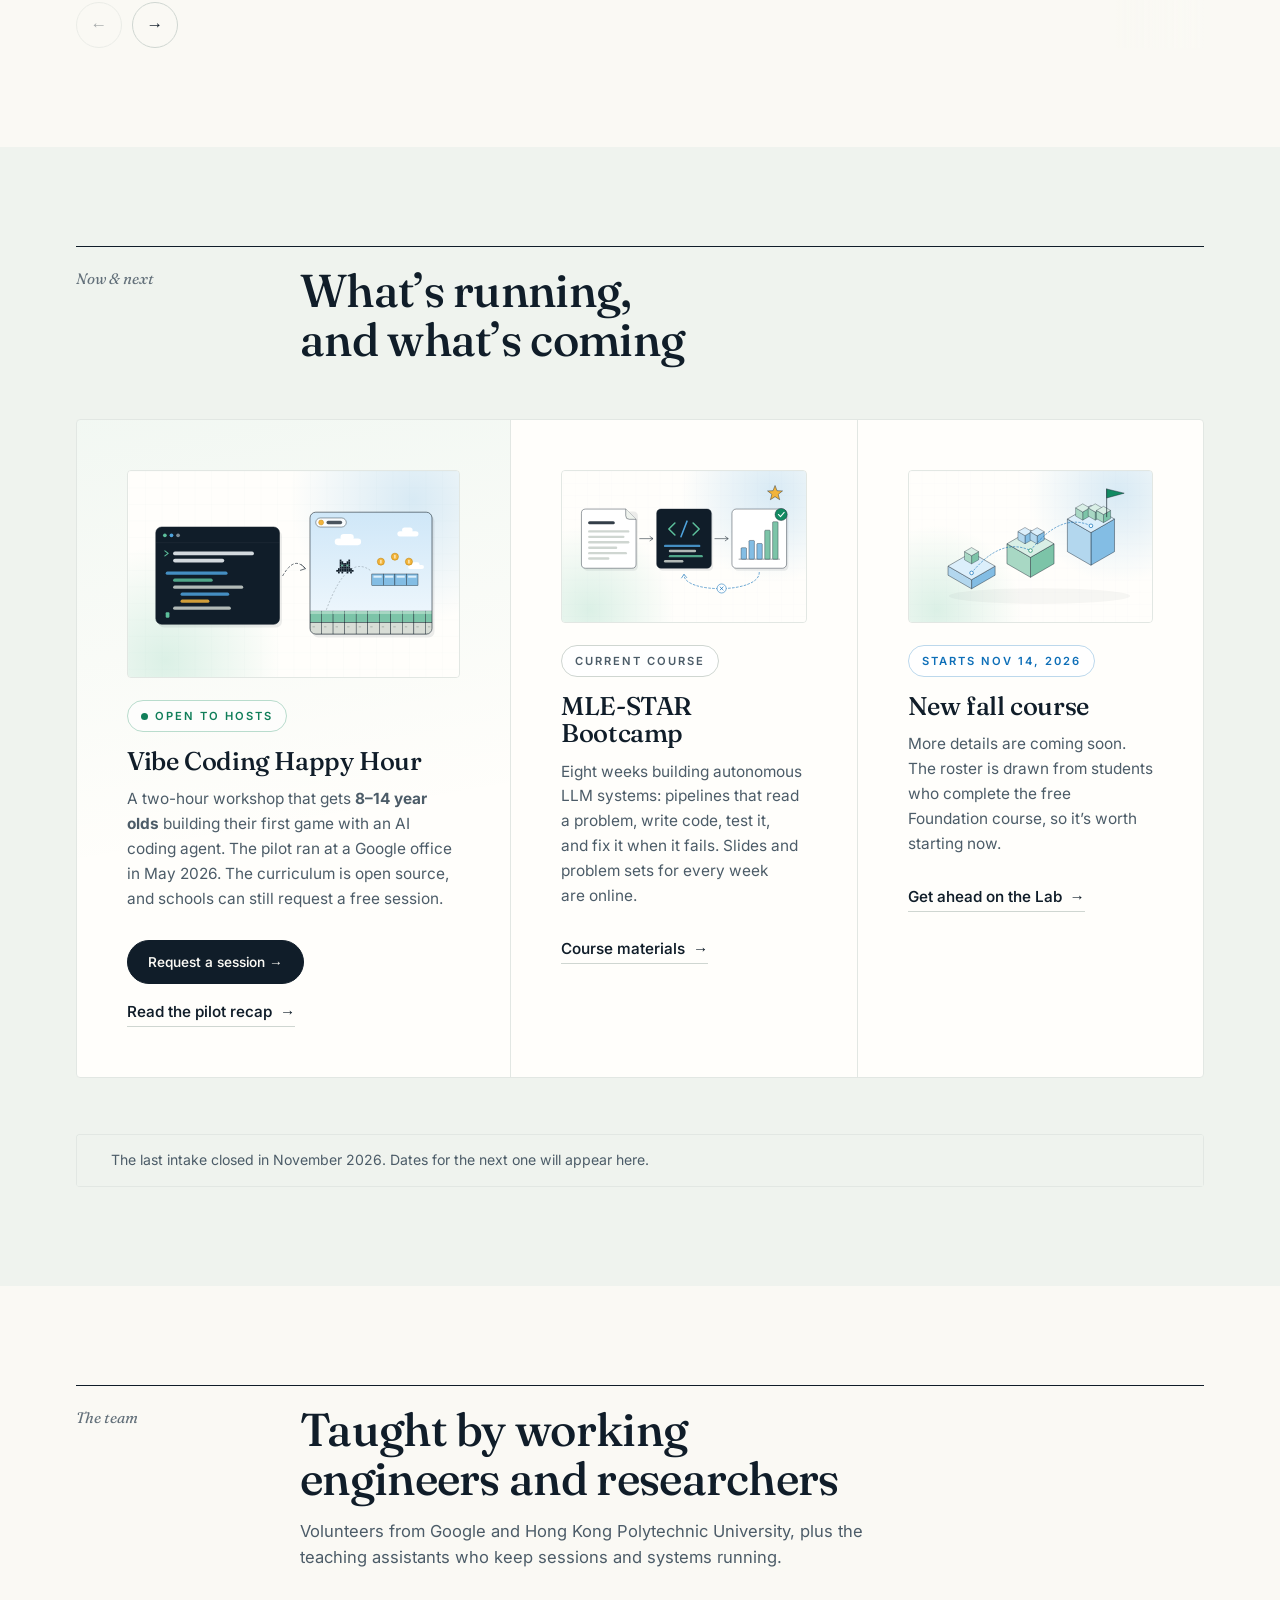
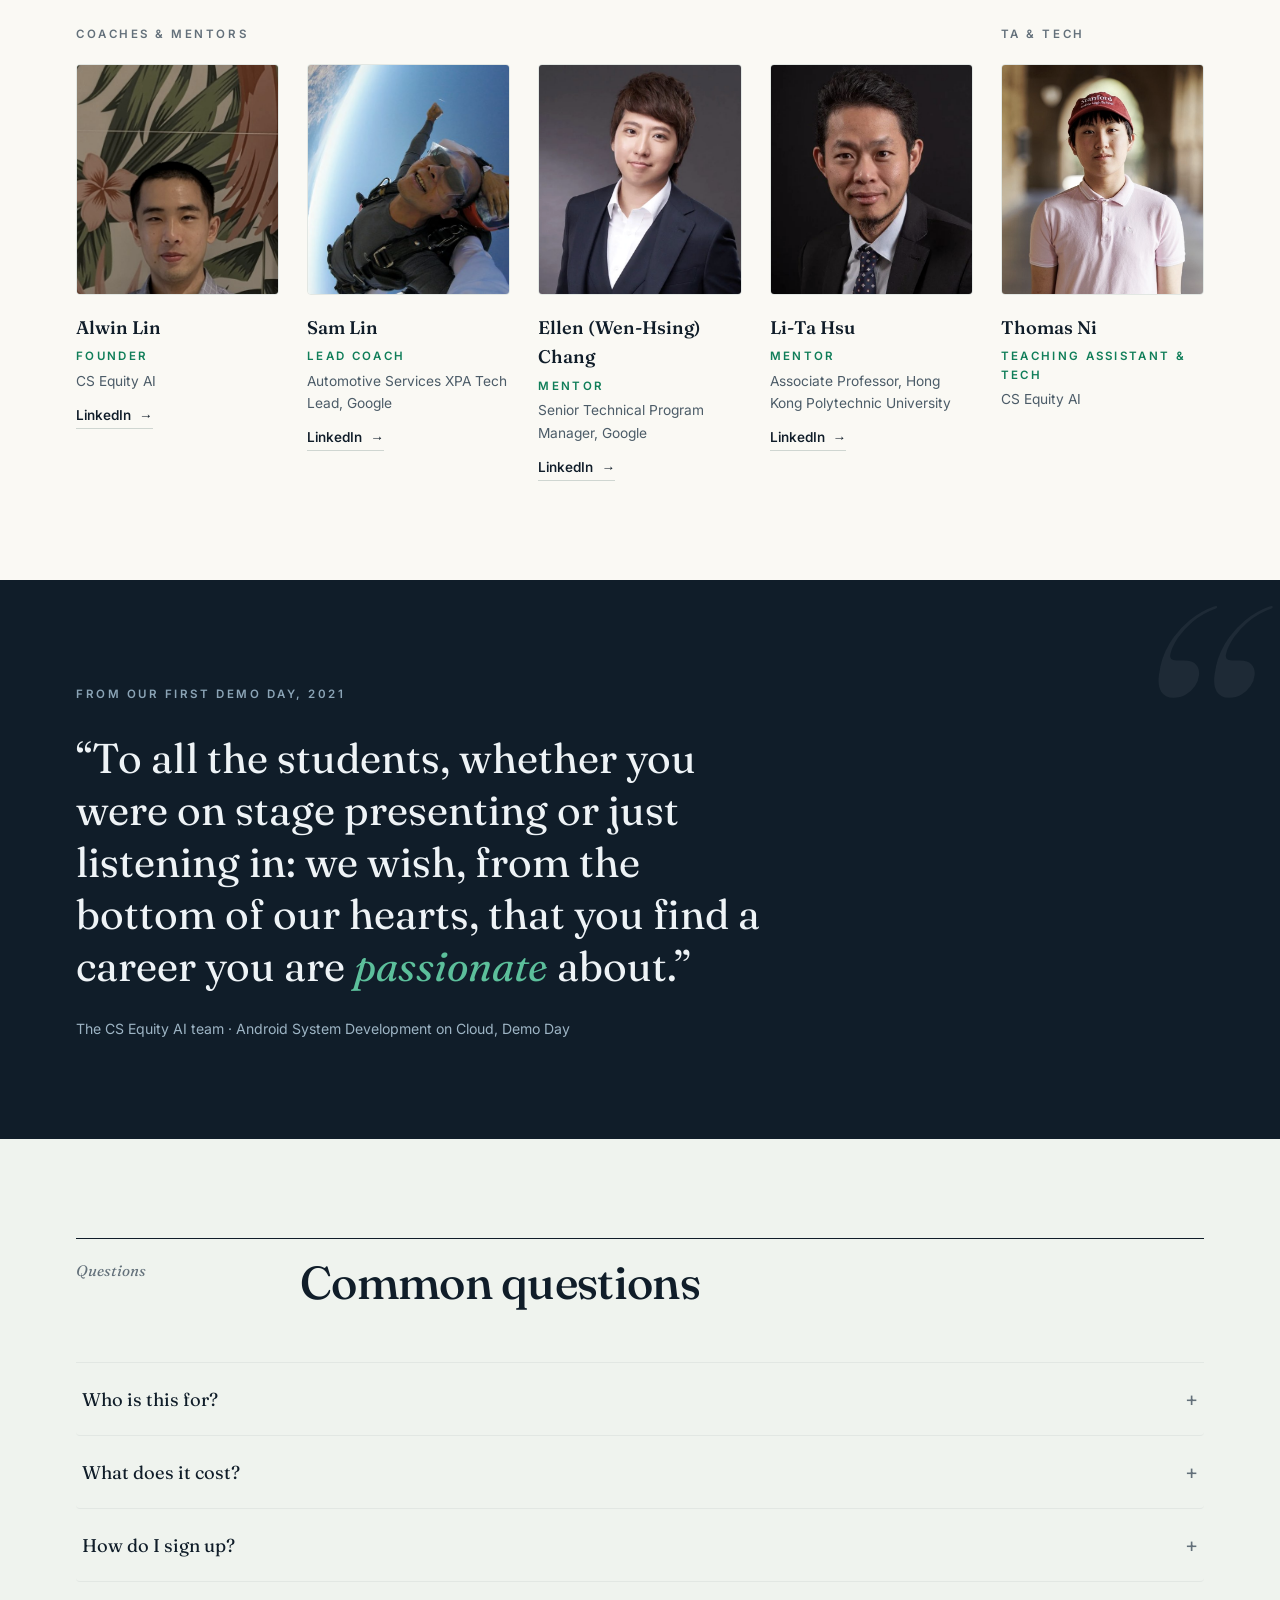
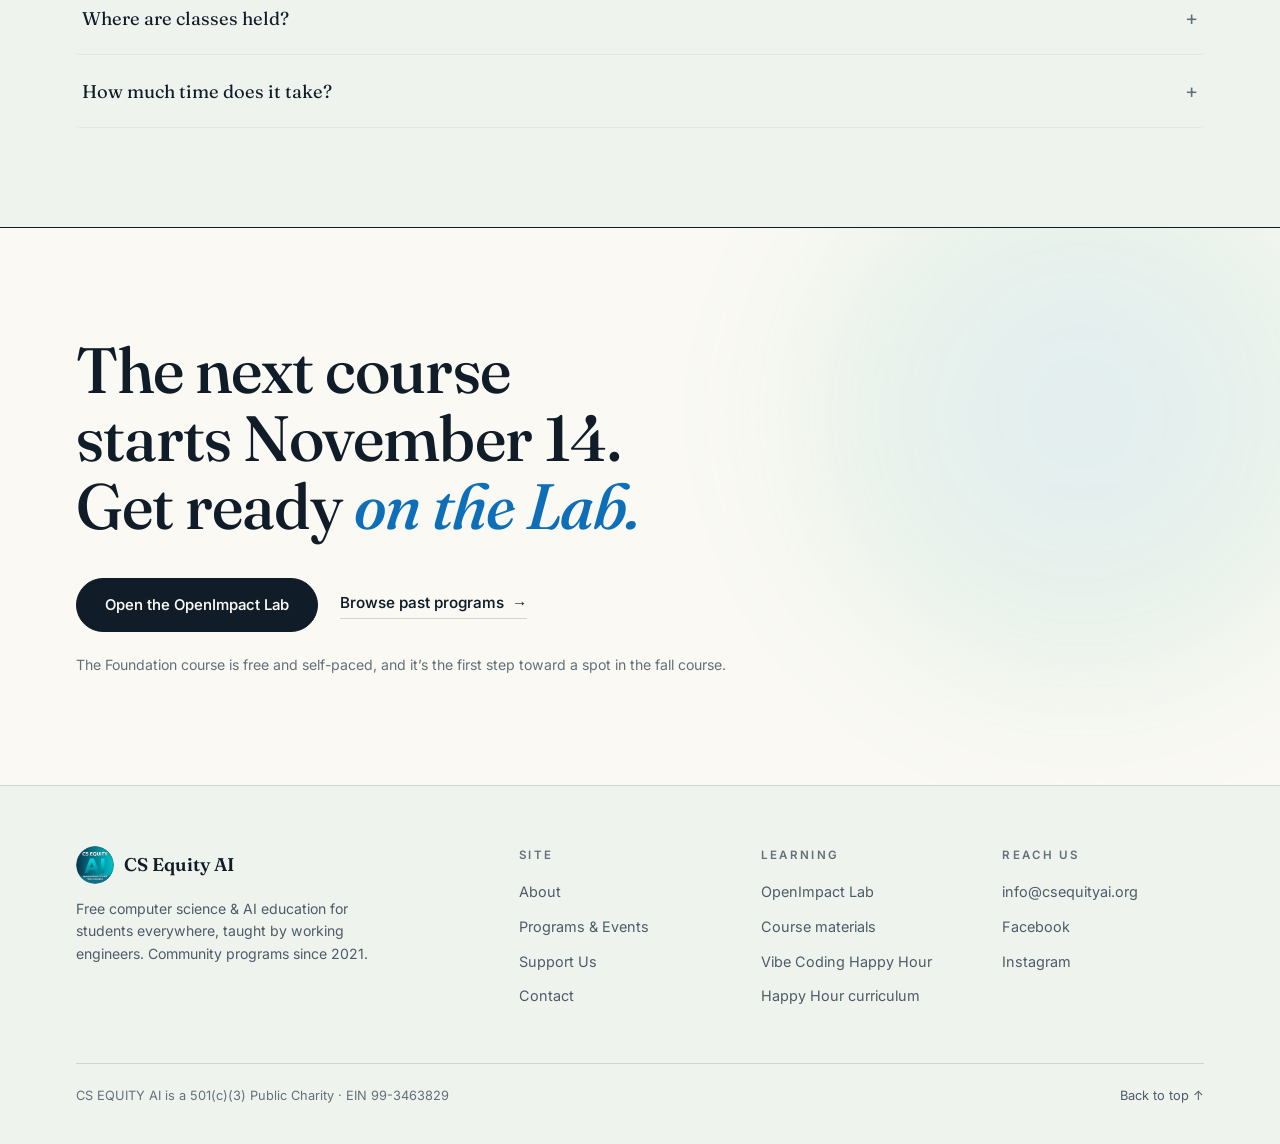
==== commit 6cb0e2d4: "Plainer voice and quieter motion so the site reads less template-made Effects removed (main.js lost " ====
--- a/index.html
+++ b/index.html
@@ -4,14 +4,14 @@
   <meta charset="UTF-8" />
   <meta name="viewport" content="width=device-width, initial-scale=1.0" />
   <title>Free CS &amp; AI Education for Students — CS Equity AI</title>
-  <meta name="description" content="CS Equity AI is a 501(c)(3) nonprofit teaching students worldwide to build with AI. Free live courses since 2021 — the new fall course starts November 14, 2026." />
+  <meta name="description" content="CS Equity AI is a 501(c)(3) nonprofit teaching students worldwide to build with AI. Free live courses since 2021. The new fall course starts November 14, 2026." />
   <link rel="canonical" href="https://csequityai.org/" />
   <meta name="theme-color" content="#faf9f4" />
   <meta property="og:locale" content="en_US" />
   <meta property="og:type" content="website" />
   <meta property="og:site_name" content="CS Equity AI" />
   <meta property="og:title" content="Free CS &amp; AI Education for Students — CS Equity AI" />
-  <meta property="og:description" content="CS Equity AI is a 501(c)(3) nonprofit teaching students worldwide to build with AI. Free live courses since 2021 — the new fall course starts November 14, 2026." />
+  <meta property="og:description" content="CS Equity AI is a 501(c)(3) nonprofit teaching students worldwide to build with AI. Free live courses since 2021. The new fall course starts November 14, 2026." />
   <meta property="og:url" content="https://csequityai.org/" />
   <meta property="og:image" content="https://csequityai.org/assets/img/og-image.jpg" />
   <meta property="og:image:width" content="1200" />
@@ -19,7 +19,7 @@
   <meta property="og:image:alt" content="CS Equity AI — we teach students to build with AI, not just use it. Free." />
   <meta name="twitter:card" content="summary_large_image" />
   <meta name="twitter:title" content="Free CS &amp; AI Education for Students — CS Equity AI" />
-  <meta name="twitter:description" content="CS Equity AI is a 501(c)(3) nonprofit teaching students worldwide to build with AI. Free live courses since 2021 — the new fall course starts November 14, 2026." />
+  <meta name="twitter:description" content="CS Equity AI is a 501(c)(3) nonprofit teaching students worldwide to build with AI. Free live courses since 2021. The new fall course starts November 14, 2026." />
   <meta name="twitter:image" content="https://csequityai.org/assets/img/og-image.jpg" />
   <link rel="icon" href="/favicon.ico" sizes="48x48" />
   <link rel="icon" type="image/png" sizes="96x96" href="/assets/img/favicon-96.png" />
@@ -28,10 +28,10 @@
   <link rel="preload" href="assets/fonts/v5.3.0/fraunces-latin-opsz-normal.woff2" as="font" type="font/woff2" crossorigin />
   <link rel="preload" href="assets/fonts/v5.3.0/fraunces-latin-opsz-italic.woff2" as="font" type="font/woff2" crossorigin />
   <link rel="preload" href="assets/fonts/v5.3.0/inter-latin-wght-normal.woff2" as="font" type="font/woff2" crossorigin />
-  <link rel="stylesheet" href="assets/css/style.css?v=2c6e2e73" />
+  <link rel="stylesheet" href="assets/css/style.css?v=72c12219" />
   <script>document.documentElement.className+=" js";addEventListener("load",function(){setTimeout(function(){if(!window.__cseq)document.documentElement.classList.remove("js")},1500)});</script>
 
-  <script type="application/ld+json">{"@context":"https://schema.org","@graph":[{"@type":"NGO","@id":"https://csequityai.org/#org","name":"CS Equity AI","legalName":"CS EQUITY AI","alternateName":"CSEquityAI","url":"https://csequityai.org/","logo":"https://csequityai.org/assets/img/icon-512.png","image":"https://csequityai.org/assets/img/og-image.jpg","email":"info@csequityai.org","foundingDate":"2021","nonprofitStatus":"Nonprofit501c3","taxID":"99-3463829","description":"A 501(c)(3) public charity providing free computer science and AI education to students in the US, Taiwan and Hong Kong, taught by volunteer engineers from industry and academia.","areaServed":[{"@type":"Country","name":"United States"},{"@type":"Country","name":"Taiwan"},{"@type":"Country","name":"Hong Kong"}],"sameAs":["https://www.facebook.com/csequityai","https://www.instagram.com/csequityai/"],"contactPoint":[{"@type":"ContactPoint","contactType":"general","email":"info@csequityai.org","availableLanguage":["English","Chinese"]}]},{"@type":"WebSite","@id":"https://csequityai.org/#website","url":"https://csequityai.org/","name":"CS Equity AI","publisher":{"@id":"https://csequityai.org/#org"},"inLanguage":"en"},{"@type":"WebPage","@id":"https://csequityai.org/#page","url":"https://csequityai.org/","name":"Free CS & AI Education for Students — CS Equity AI","description":"CS Equity AI is a 501(c)(3) nonprofit teaching students worldwide to build with AI. Free live courses since 2021 — the new fall course starts November 14, 2026.","isPartOf":{"@id":"https://csequityai.org/#website"},"inLanguage":"en"},{"@type":"FAQPage","@id":"https://csequityai.org/#faq","mainEntity":[{"@type":"Question","name":"Who is this for?","acceptedAnswer":{"@type":"Answer","text":"High school, college, and post-graduate students — and career changers. No prior coding experience is needed to start; everything runs in the browser."}},{"@type":"Question","name":"What does it cost?","acceptedAnswer":{"@type":"Answer","text":"Nothing. Every program since 2021 has been free, funded by donations and corporate matching. We’re a 501(c)(3) public charity."}},{"@type":"Question","name":"How do I sign up?","acceptedAnswer":{"@type":"Answer","text":"Start the Foundation course on the OpenImpact Lab — that’s step one of the whole journey, and it’s open right now."}},{"@type":"Question","name":"Where are classes held?","acceptedAnswer":{"@type":"Answer","text":"Online, on the cloud. Past cohorts spanned the US, Taiwan, and Hong Kong with sessions scheduled across time zones."}},{"@type":"Question","name":"How much time does it take?","acceptedAnswer":{"@type":"Answer","text":"Level one is self-paced. The bootcamp runs one live session a week (about 90 minutes) plus team project work — a few hours weekly for most students."}}]}]}</script>
+  <script type="application/ld+json">{"@context":"https://schema.org","@graph":[{"@type":"NGO","@id":"https://csequityai.org/#org","name":"CS Equity AI","legalName":"CS EQUITY AI","alternateName":"CSEquityAI","url":"https://csequityai.org/","logo":"https://csequityai.org/assets/img/icon-512.png","image":"https://csequityai.org/assets/img/og-image.jpg","email":"info@csequityai.org","foundingDate":"2021","nonprofitStatus":"Nonprofit501c3","taxID":"99-3463829","description":"A 501(c)(3) public charity providing free computer science and AI education to students in the US, Taiwan and Hong Kong, taught by volunteer engineers from industry and academia.","areaServed":[{"@type":"Country","name":"United States"},{"@type":"Country","name":"Taiwan"},{"@type":"Country","name":"Hong Kong"}],"sameAs":["https://www.facebook.com/csequityai","https://www.instagram.com/csequityai/"],"contactPoint":[{"@type":"ContactPoint","contactType":"general","email":"info@csequityai.org","availableLanguage":["English","Chinese"]}]},{"@type":"WebSite","@id":"https://csequityai.org/#website","url":"https://csequityai.org/","name":"CS Equity AI","publisher":{"@id":"https://csequityai.org/#org"},"inLanguage":"en"},{"@type":"WebPage","@id":"https://csequityai.org/#page","url":"https://csequityai.org/","name":"Free CS & AI Education for Students — CS Equity AI","description":"CS Equity AI is a 501(c)(3) nonprofit teaching students worldwide to build with AI. Free live courses since 2021. The new fall course starts November 14, 2026.","isPartOf":{"@id":"https://csequityai.org/#website"},"inLanguage":"en"},{"@type":"FAQPage","@id":"https://csequityai.org/#faq","mainEntity":[{"@type":"Question","name":"Who is this for?","acceptedAnswer":{"@type":"Answer","text":"High school, college and graduate students, and career changers. You don’t need any coding experience to start, and everything runs in the browser."}},{"@type":"Question","name":"What does it cost?","acceptedAnswer":{"@type":"Answer","text":"Nothing. Every program since 2021 has been free, funded by donations and corporate matching. We’re a 501(c)(3) public charity."}},{"@type":"Question","name":"How do I sign up?","acceptedAnswer":{"@type":"Answer","text":"Start the Foundation course on the OpenImpact Lab. It’s the first step for every program, and you can start it today."}},{"@type":"Question","name":"Where are classes held?","acceptedAnswer":{"@type":"Answer","text":"Courses are online, and past cohorts spanned the US, Taiwan, and Hong Kong with sessions scheduled across time zones. Vibe Coding Happy Hour workshops run in person."}},{"@type":"Question","name":"How much time does it take?","acceptedAnswer":{"@type":"Answer","text":"Level one is self-paced. The bootcamp runs one live session a week (about 90 minutes) plus team project work. Most students spend a few hours a week."}}]}]}</script>
 </head>
 <body>
 <a class="skip-link" href="#main">Skip to content</a>
@@ -52,7 +52,7 @@
 </header>
 
 <div class="announce">
-  <span class="label">Open to hosts</span> Vibe Coding Happy Hour — <a href="https://docs.google.com/forms/d/e/1FAIpQLSdrHpIXCjz7uJCodehNM42YMjyqG7-yfrKZv8hOTn7wK_TzmQ/viewform" target="_blank" rel="noopener">request a free session for your school</a>
+  <span class="label">Open to hosts</span> Vibe Coding Happy Hour: <a href="https://docs.google.com/forms/d/e/1FAIpQLSdrHpIXCjz7uJCodehNM42YMjyqG7-yfrKZv8hOTn7wK_TzmQ/viewform" target="_blank" rel="noopener">request a free session for your school</a>
 </div>
 
 
@@ -60,11 +60,11 @@
   <div class="aurora" aria-hidden="true"></div>
   <canvas id="hero-canvas" aria-hidden="true"></canvas>
   <div class="wrap hero-inner">
-    <span class="label reveal-blur visible"><b>CS Equity AI</b> — 501(c)(3) Public Charity · est. 2021</span>
-    <h1 data-split>We teach students to <span class="accent">build</span> with AI, not just use it. <span class="accent-g">Free.</span></h1>
+    <span class="label reveal-blur visible"><b>CS Equity AI</b> · 501(c)(3) Public Charity · est. 2021</span>
+    <h1>We teach students to <span class="accent">build</span> with AI, not just use it. <span class="accent-g">Free.</span></h1>
     <div class="hero-cols">
       <div class="reveal">
-        <p class="hero-sub">Live online courses taught by engineers from Google and academia, for students in the US, Taiwan, and Hong Kong. No tuition, no gatekeeping — just a browser and curiosity.</p>
+        <p class="hero-sub">Live online courses taught by engineers from Google and academia, for students in the US, Taiwan, and Hong Kong. No coding experience needed, just a browser.</p>
         <div class="hero-ctas">
           <a class="btn" href="https://oil2-next-827682634474.asia-east1.run.app/" target="_blank" rel="noopener"><span>Start learning on the OpenImpact Lab</span></a>
           <a class="arrow-link" href="#path">How the program works <span class="a">→</span></a>
@@ -73,15 +73,8 @@
       <div class="hero-side reveal">
         <svg class="net-viz" viewBox="0 0 500 400" role="img" aria-label="Isometric neural network illustration"><line class="ln" x1="100" y1="118.0" x2="220" y2="78.0"/><line class="ln" x1="100" y1="118.0" x2="220" y2="168.0"/><line class="ln" x1="100" y1="118.0" x2="220" y2="258.0"/><line class="ln" x1="100" y1="118.0" x2="220" y2="348.0"/><line class="ln" x1="100" y1="208.0" x2="220" y2="78.0"/><line class="ln" x1="100" y1="208.0" x2="220" y2="168.0"/><line class="ln" x1="100" y1="208.0" x2="220" y2="258.0"/><line class="ln" x1="100" y1="208.0" x2="220" y2="348.0"/><line class="ln" x1="100" y1="298.0" x2="220" y2="78.0"/><line class="ln" x1="100" y1="298.0" x2="220" y2="168.0"/><line class="ln" x1="100" y1="298.0" x2="220" y2="258.0"/><line class="ln" x1="100" y1="298.0" x2="220" y2="348.0"/><line class="ln" x1="280" y1="78.0" x2="400" y2="138.0"/><line class="ln" x1="280" y1="78.0" x2="400" y2="268.0"/><line class="ln" x1="280" y1="168.0" x2="400" y2="138.0"/><line class="ln" x1="280" y1="168.0" x2="400" y2="268.0"/><line class="ln" x1="280" y1="258.0" x2="400" y2="138.0"/><line class="ln" x1="280" y1="258.0" x2="400" y2="268.0"/><line class="ln" x1="280" y1="348.0" x2="400" y2="138.0"/><line class="ln" x1="280" y1="348.0" x2="400" y2="268.0"/><circle r="3.4" fill="#0e6fb8" opacity="0"><animateMotion dur="4.5s" begin="0s" repeatCount="indefinite" path="M 100 118.0 L 220 168.0"/><animate attributeName="opacity" values="0;1;1;0" keyTimes="0;0.08;0.85;1" dur="4.5s" begin="0s" repeatCount="indefinite"/></circle><circle r="3.4" fill="#128a62" opacity="0"><animateMotion dur="4.5s" begin="0.9s" repeatCount="indefinite" path="M 100 298.0 L 220 258.0"/><animate attributeName="opacity" values="0;1;1;0" keyTimes="0;0.08;0.85;1" dur="4.5s" begin="0.9s" repeatCount="indefinite"/></circle><circle r="3.4" fill="#128a62" opacity="0"><animateMotion dur="4.5s" begin="1.7s" repeatCount="indefinite" path="M 280 78.0 L 400 138.0"/><animate attributeName="opacity" values="0;1;1;0" keyTimes="0;0.08;0.85;1" dur="4.5s" begin="1.7s" repeatCount="indefinite"/></circle><circle r="3.4" fill="#0e6fb8" opacity="0"><animateMotion dur="4.5s" begin="2.4s" repeatCount="indefinite" path="M 280 348.0 L 400 268.0"/><animate attributeName="opacity" values="0;1;1;0" keyTimes="0;0.08;0.85;1" dur="4.5s" begin="2.4s" repeatCount="indefinite"/></circle><circle r="3.4" fill="#0e6fb8" opacity="0"><animateMotion dur="4.5s" begin="3.1s" repeatCount="indefinite" path="M 100 208.0 L 220 78.0"/><animate attributeName="opacity" values="0;1;1;0" keyTimes="0;0.08;0.85;1" dur="4.5s" begin="3.1s" repeatCount="indefinite"/></circle><circle r="3.4" fill="#128a62" opacity="0"><animateMotion dur="4.5s" begin="3.8s" repeatCount="indefinite" path="M 280 168.0 L 400 268.0"/><animate attributeName="opacity" values="0;1;1;0" keyTimes="0;0.08;0.85;1" dur="4.5s" begin="3.8s" repeatCount="indefinite"/></circle><g class="cube" style="animation-delay:0.00s"><polygon points="70,93 100,110 70,127 40,110" fill="#dceffb" stroke="#14202b" stroke-width="1"/><polygon points="100,110 100,126 70,143 70,127" fill="#83bde4" stroke="#14202b" stroke-width="1"/><polygon points="40,110 70,127 70,143 40,126" fill="#b3d7ee" stroke="#14202b" stroke-width="1"/></g><g class="cube" style="animation-delay:0.35s"><polygon points="70,183 100,200 70,217 40,200" fill="#d9efe6" stroke="#14202b" stroke-width="1"/><polygon points="100,200 100,216 70,233 70,217" fill="#7cc4a8" stroke="#14202b" stroke-width="1"/><polygon points="40,200 70,217 70,233 40,216" fill="#a8d8c4" stroke="#14202b" stroke-width="1"/></g><g class="cube" style="animation-delay:0.70s"><polygon points="70,273 100,290 70,307 40,290" fill="#dceffb" stroke="#14202b" stroke-width="1"/><polygon points="100,290 100,306 70,323 70,307" fill="#83bde4" stroke="#14202b" stroke-width="1"/><polygon points="40,290 70,307 70,323 40,306" fill="#b3d7ee" stroke="#14202b" stroke-width="1"/></g><g class="cube" style="animation-delay:1.05s"><polygon points="250,53 280,70 250,87 220,70" fill="#d9efe6" stroke="#14202b" stroke-width="1"/><polygon points="280,70 280,86 250,103 250,87" fill="#7cc4a8" stroke="#14202b" stroke-width="1"/><polygon points="220,70 250,87 250,103 220,86" fill="#a8d8c4" stroke="#14202b" stroke-width="1"/></g><g class="cube" style="animation-delay:1.40s"><polygon points="250,143 280,160 250,177 220,160" fill="#dceffb" stroke="#14202b" stroke-width="1"/><polygon points="280,160 280,176 250,193 250,177" fill="#83bde4" stroke="#14202b" stroke-width="1"/><polygon points="220,160 250,177 250,193 220,176" fill="#b3d7ee" stroke="#14202b" stroke-width="1"/></g><g class="cube" style="animation-delay:1.75s"><polygon points="250,233 280,250 250,267 220,250" fill="#dceffb" stroke="#14202b" stroke-width="1"/><polygon points="280,250 280,266 250,283 250,267" fill="#83bde4" stroke="#14202b" stroke-width="1"/><polygon points="220,250 250,267 250,283 220,266" fill="#b3d7ee" stroke="#14202b" stroke-width="1"/></g><g class="cube" style="animation-delay:2.10s"><polygon points="250,323 280,340 250,357 220,340" fill="#d9efe6" stroke="#14202b" stroke-width="1"/><polygon points="280,340 280,356 250,373 250,357" fill="#7cc4a8" stroke="#14202b" stroke-width="1"/><polygon points="220,340 250,357 250,373 220,356" fill="#a8d8c4" stroke="#14202b" stroke-width="1"/></g><g class="cube" style="animation-delay:2.45s"><polygon points="430,113 460,130 430,147 400,130" fill="#dceffb" stroke="#14202b" stroke-width="1"/><polygon points="460,130 460,146 430,163 430,147" fill="#83bde4" stroke="#14202b" stroke-width="1"/><polygon points="400,130 430,147 430,163 400,146" fill="#b3d7ee" stroke="#14202b" stroke-width="1"/></g><g class="cube" style="animation-delay:2.80s"><polygon points="430,243 460,260 430,277 400,260" fill="#d9efe6" stroke="#14202b" stroke-width="1"/><polygon points="460,260 460,276 430,293 430,277" fill="#7cc4a8" stroke="#14202b" stroke-width="1"/><polygon points="400,260 430,277 430,293 400,276" fill="#a8d8c4" stroke="#14202b" stroke-width="1"/></g><text class="nl" x="70" y="380">input</text><text class="nl" x="250" y="380">hidden layer</text><text class="nl" x="430" y="380">output</text></svg>
         <span class="label">Next up</span>
-        A new fall course starts <b style="color:var(--ink)">November 14, 2026</b>. Its roster opens to students who finish the free Foundation course first — <a class="arrow-link" href="events.html">details<span class="a">→</span></a>
-      </div>
-    </div>
-    <div class="scroll-hint"><span class="line"></span> Scroll</div>
-  </div>
-  <div class="ticker" aria-hidden="true">
-    <div class="ticker-track">
-      <span>Android on the Cloud, 2021</span><span>A Beginner’s Guide to AI, 2023</span><span>Gen AI Bootcamp, 2024</span><span>AI Tutor for [X], 2024–25</span><span>Vibe Coding Happy Hour, 2026</span><span>MLE-STAR Bootcamp</span><span>New fall course — Nov 14, 2026</span>
-      <span>Android on the Cloud, 2021</span><span>A Beginner’s Guide to AI, 2023</span><span>Gen AI Bootcamp, 2024</span><span>AI Tutor for [X], 2024–25</span><span>Vibe Coding Happy Hour, 2026</span><span>MLE-STAR Bootcamp</span><span>New fall course — Nov 14, 2026</span>
+        A new fall course starts <b style="color:var(--ink)">November 14, 2026</b>. Students who finish the free Foundation course get the first spots. <a class="arrow-link" href="events.html">See details <span class="a">→</span></a>
+      </div>
     </div>
   </div>
 </section>
@@ -110,10 +103,10 @@
 <section class="section tint" id="path">
   <div class="wrap">
     <div class="sec-head reveal">
-      <span class="idx">01 — The path</span>
-      <div>
-        <h2 data-split>A year-long pipeline from first lesson to founding team</h2>
-        <p class="sub">Not a lecture series. Each level ends with something real: a certificate, a working AI application, a pitch in front of investors.</p>
+      <span class="idx">The path</span>
+      <div>
+        <h2>A year-long pipeline from first lesson to founding team</h2>
+        <p class="sub">Each level ends with something you can show for it: a certificate, a working AI application, and a pitch to investors.</p>
       </div>
     </div>
 
@@ -121,7 +114,7 @@
     <figure class="dg dg-pipeline reveal">
     <svg class="dg-wide" viewBox="0 0 1000 208" role="img" aria-labelledby="pipe-w-t pipe-w-d"><title id="pipe-w-t">The path, level by level</title><desc id="pipe-w-d">Three levels in sequence. Level 1, the self-paced Foundation course, ends with the Foundation Certificate, which qualifies you for Level 2, the bootcamp of weekly live sessions in small teams, which ends with a working AI system and a second certificate. Level 3 is a startup: a founding team of three to five that ends by pitching to angel investors.</desc><defs><marker id="pipe-w-ar" viewBox="0 0 10 10" refX="9" refY="5" markerWidth="7" markerHeight="7" orient="auto-start-reverse"><path d="M1 1 L9 5 L1 9" fill="none" stroke="#14202b" stroke-width="1.6" stroke-linecap="round" stroke-linejoin="round"/></marker></defs><rect x="0" y="8" width="270" height="112" rx="8" class="node node-accent"/><text x="22" y="40" class="k" text-anchor="start" >LEVEL 1 · CAPABILITY</text><text x="22" y="72" class="h" text-anchor="start" >Foundation course</text><text x="22" y="98" class="s" text-anchor="start" >Self-paced, in the browser</text><path d="M280 64 L355 64" class="edge" marker-end="url(#pipe-w-ar)"/><path d="M40 120 V164" class="edge dashed" marker-end="url(#pipe-w-ar)"/><rect x="18" y="164" width="234" height="38" rx="19" class="pill"/><circle cx="40" cy="183" r="5" class="dot"/><text x="56" y="188" class="o" text-anchor="start" >Foundation Certificate</text><rect x="365" y="8" width="270" height="112" rx="8" class="node"/><text x="387" y="40" class="k" text-anchor="start" >LEVEL 2 · CREATION</text><text x="387" y="72" class="h" text-anchor="start" >Bootcamp</text><text x="387" y="98" class="s" text-anchor="start" >Weekly live sessions, small teams</text><path d="M645 64 L720 64" class="edge" marker-end="url(#pipe-w-ar)"/><path d="M405 120 V164" class="edge dashed" marker-end="url(#pipe-w-ar)"/><rect x="383" y="164" width="234" height="38" rx="19" class="pill"/><circle cx="405" cy="183" r="5" class="dot"/><text x="421" y="188" class="o" text-anchor="start" >A working AI system</text><rect x="730" y="8" width="270" height="112" rx="8" class="node"/><text x="752" y="40" class="k" text-anchor="start" >LEVEL 3 · CAPITAL</text><text x="752" y="72" class="h" text-anchor="start" >Startup</text><text x="752" y="98" class="s" text-anchor="start" >Founding team of three to five</text><path d="M770 120 V164" class="edge dashed" marker-end="url(#pipe-w-ar)"/><rect x="748" y="164" width="234" height="38" rx="19" class="pill"/><circle cx="770" cy="183" r="5" class="dot"/><text x="786" y="188" class="o" text-anchor="start" >Pitch to angel investors</text></svg>
     <svg class="dg-tall" viewBox="0 0 360 370" role="img" aria-labelledby="pipe-t-t pipe-t-d"><title id="pipe-t-t">The path, level by level</title><desc id="pipe-t-d">Three levels in sequence. Level 1, the self-paced Foundation course, ends with the Foundation Certificate, which qualifies you for Level 2, the bootcamp of weekly live sessions in small teams, which ends with a working AI system and a second certificate. Level 3 is a startup: a founding team of three to five that ends by pitching to angel investors.</desc><defs><marker id="pipe-t-ar" viewBox="0 0 10 10" refX="9" refY="5" markerWidth="7" markerHeight="7" orient="auto-start-reverse"><path d="M1 1 L9 5 L1 9" fill="none" stroke="#14202b" stroke-width="1.6" stroke-linecap="round" stroke-linejoin="round"/></marker></defs><rect x="0" y="6" width="360" height="100" rx="8" class="node node-accent"/><text x="20" y="34" class="k" text-anchor="start" >LEVEL 1 · CAPABILITY</text><text x="20" y="63" class="h" text-anchor="start" >Foundation course</text><circle cx="26" cy="84" r="4.5" class="dot"/><text x="38" y="89" class="o" text-anchor="start" >Foundation Certificate</text><path d="M180 110 L180 130" class="edge" marker-end="url(#pipe-t-ar)"/><rect x="0" y="134" width="360" height="100" rx="8" class="node"/><text x="20" y="162" class="k" text-anchor="start" >LEVEL 2 · CREATION</text><text x="20" y="191" class="h" text-anchor="start" >Bootcamp</text><circle cx="26" cy="212" r="4.5" class="dot"/><text x="38" y="217" class="o" text-anchor="start" >A working AI system</text><path d="M180 238 L180 258" class="edge" marker-end="url(#pipe-t-ar)"/><rect x="0" y="262" width="360" height="100" rx="8" class="node"/><text x="20" y="290" class="k" text-anchor="start" >LEVEL 3 · CAPITAL</text><text x="20" y="319" class="h" text-anchor="start" >Startup</text><circle cx="26" cy="340" r="4.5" class="dot"/><text x="38" y="345" class="o" text-anchor="start" >Pitch to angel investors</text></svg>
-    <figcaption>Each level ends with something real, and finishing one is how you get into the next.</figcaption>
+    <figcaption>Finishing one level is how you get into the next.</figcaption>
     </figure>
     <!-- /dg:pipeline -->
     <div class="path-grid">
@@ -135,20 +128,20 @@
       </div>
       <div class="path-panels">
         <div class="path-step active" id="lvl-1" role="tabpanel" aria-labelledby="lvl-tab-1" tabindex="0">
-          <span class="k">Level one — Capability</span>
+          <span class="k">Level one · Capability</span>
           <h3>Learn the essentials</h3>
-          <p>Self-paced AI and CS fundamentals on the OpenImpact Lab, our free online learning platform. Finishing the Foundation course is what qualifies you for the bootcamp — and it’s open right now.</p>
+          <p>Self-paced AI and CS fundamentals on the OpenImpact Lab, our free online learning platform. Finishing the Foundation course qualifies you for the bootcamp, and you can start it today.</p>
           <ul>
-            <li>Everything runs in the browser — no setup, no installs</li>
+            <li>Everything runs in the browser, so there’s nothing to install</li>
             <li>Hands-on labs with modern AI tooling</li>
             <li>Foundation Certificate on completion</li>
           </ul>
           <a class="arrow-link" href="https://oil2-next-827682634474.asia-east1.run.app/" target="_blank" rel="noopener">Start level one <span class="a">→</span></a>
         </div>
         <div class="path-step" id="lvl-2" role="tabpanel" aria-labelledby="lvl-tab-2" tabindex="0">
-          <span class="k">Level two — Creation</span>
+          <span class="k">Level two · Creation</span>
           <h3>Build in the bootcamp</h3>
-          <p>Weekly live sessions with coaches from Google and academia. You aren’t studying AI systems — you’re shipping one, from the ground up, with two rounds of professional rehearsal before demo day.</p>
+          <p>Weekly live sessions with coaches from Google and academia. Your team builds a working AI system from scratch and rehearses the presentation twice before demo day.</p>
           <ul>
             <li>Live coaching in small teams</li>
             <li>Two rounds of professional presentation rehearsal</li>
@@ -156,9 +149,9 @@
           </ul>
         </div>
         <div class="path-step" id="lvl-3" role="tabpanel" aria-labelledby="lvl-tab-3" tabindex="0">
-          <span class="k">Level three — Capital</span>
+          <span class="k">Level three · Capital</span>
           <h3>Launch a startup</h3>
-          <p>The live-fire exercise. Form a founding team of three to five, build an MVP from your own idea or the “Googler Wishlist,” and pitch it directly to angel investors.</p>
+          <p>Form a founding team of three to five, build an MVP from your own idea or from the “Googler Wishlist,” and pitch it to angel investors.</p>
           <ul>
             <li>Weekly startup coaching</li>
             <li>Demo a real Minimum Viable Product</li>
@@ -173,10 +166,10 @@
 <section class="section">
   <div class="wrap">
     <div class="sec-head reveal">
-      <span class="idx">02 — Student work</span>
-      <div>
-        <h2 data-split>Built by students in our last course</h2>
-        <p class="sub">Six of the AI systems shipped by teams in “The Course of Making AI Tutor for [X]” — real repos, real demos. Drag to browse.</p>
+      <span class="idx">Student work</span>
+      <div>
+        <h2>Built by students in our last course</h2>
+        <p class="sub">Six AI systems built by student teams in “The Course of Making AI Tutor for [X].” Each card links to the team’s project. Drag to browse.</p>
       </div>
     </div>
     <div class="works-rail-wrap reveal">
@@ -184,7 +177,7 @@
         <div class="work">
           <span class="no">01</span>
           <h3>AI 菜單推薦系統</h3>
-          <p>Menu recommendation with RAG + OCR + ChromaDB — upload a menu photo, get waiter-style suggestions.</p>
+          <p>Upload a photo of a menu and it suggests dishes the way a waiter would. Built with RAG, OCR and ChromaDB.</p>
           <a href="https://github.com/liu-chun-wu/menu_recommendation_system" target="_blank" rel="noopener">GitHub ↗</a>
         </div>
         <div class="work">
@@ -202,7 +195,7 @@
         <div class="work">
           <span class="no">04</span>
           <h3>Compai</h3>
-          <p>A companion chatbot on Telegram — RAG with Gemini, ChromaDB, and embeddings.</p>
+          <p>A companion chatbot on Telegram, built with Gemini, ChromaDB and embeddings.</p>
           <a href="https://github.com/FLYIH/Compai" target="_blank" rel="noopener">GitHub ↗</a>
         </div>
         <div class="work">
@@ -214,7 +207,7 @@
         <div class="work">
           <span class="no">06</span>
           <h3>Gacha Game Pull Advisor</h3>
-          <p>What to pull, how to build your character — confusion ends here.</p>
+          <p>Advice on what to pull and how to build your character in gacha games.</p>
           <a href="https://github.com/HanHongChen/GenAI-Tutor-Bootcamp-2025/tree/dev/Group/ai-chatbot" target="_blank" rel="noopener">GitHub ↗</a>
         </div>
       </div>
@@ -229,15 +222,15 @@
 <section class="section tint">
   <div class="wrap">
     <div class="sec-head reveal">
-      <span class="idx">03 — Now &amp; next</span>
-      <div><h2 data-split>What’s running, and what’s coming</h2></div>
+      <span class="idx">Now &amp; next</span>
+      <div><h2>What’s running, and what’s coming</h2></div>
     </div>
     <div class="split three reveal">
       <div class="feature">
         <img class="card-cover" src="assets/img/course-vibe-coding.svg" width="800" height="500" alt="" loading="lazy" decoding="async" />
         <span class="tag green"><span class="pulse"></span>Open to hosts</span>
         <h3>Vibe Coding Happy Hour</h3>
-        <p>A two-hour workshop that gets <strong>8–14 year olds</strong> building their first game with an AI coding agent. The pilot ran at a Google office in May 2026; the curriculum is open source, and schools can still request a session. Free, like everything we run.</p>
+        <p>A two-hour workshop that gets <strong>8–14 year olds</strong> building their first game with an AI coding agent. The pilot ran at a Google office in May 2026. The curriculum is open source, and schools can still request a free session.</p>
         <div class="foot">
           <a class="btn sm" href="https://docs.google.com/forms/d/e/1FAIpQLSdrHpIXCjz7uJCodehNM42YMjyqG7-yfrKZv8hOTn7wK_TzmQ/viewform" target="_blank" rel="noopener"><span>Request a session →</span></a>
           <a class="arrow-link" href="events/vibe-coding-happy-hour.html">Read the pilot recap <span class="a">→</span></a>
@@ -247,14 +240,14 @@
         <img class="card-cover" src="assets/img/course-mle-star.svg" width="800" height="500" alt="" loading="lazy" decoding="async" />
         <span class="tag">Current course</span>
         <h3>MLE-STAR Bootcamp</h3>
-        <p>Eight weeks building autonomous LLM systems — pipelines that read a problem, write code, test it, and refine on failure. Every week’s slides and problem sets are published openly.</p>
+        <p>Eight weeks building autonomous LLM systems: pipelines that read a problem, write code, test it, and fix it when it fails. Slides and problem sets for every week are online.</p>
         <div class="foot"><a class="arrow-link" href="https://github.com/Alwin-Lin/mle-star-Bootcamp" target="_blank" rel="noopener">Course materials <span class="a">→</span></a></div>
       </div>
       <div>
         <img class="card-cover" src="assets/img/course-fall-2026.svg" width="800" height="500" alt="" loading="lazy" decoding="async" />
         <span class="tag blue">Starts Nov 14, 2026</span>
         <h3>New fall course</h3>
-        <p>Details land soon. The important part: the roster is drawn from students who complete the free Foundation course, so the smartest move is to start it now.</p>
+        <p>More details are coming soon. The roster is drawn from students who complete the free Foundation course, so it’s worth starting now.</p>
         <div class="foot"><a class="arrow-link" href="https://oil2-next-827682634474.asia-east1.run.app/" target="_blank" rel="noopener">Get ahead on the Lab <span class="a">→</span></a></div>
       </div>
     </div>
@@ -272,10 +265,10 @@
 <section class="section">
   <div class="wrap">
     <div class="sec-head reveal">
-      <span class="idx">04 — The team</span>
-      <div>
-        <h2 data-split>Taught by people who do this for a living</h2>
-        <p class="sub">Engineers and researchers from Google and Hong Kong Polytechnic University volunteering their evenings, plus the teaching assistants who keep sessions and systems running.</p>
+      <span class="idx">The team</span>
+      <div>
+        <h2>Taught by working engineers and researchers</h2>
+        <p class="sub">Volunteers from Google and Hong Kong Polytechnic University, plus the teaching assistants who keep sessions and systems running.</p>
       </div>
     </div>
     
@@ -332,7 +325,7 @@
 <section class="quote-band">
   <div class="wrap">
     <span class="label reveal">From our first demo day, 2021</span>
-    <blockquote class="reveal-blur">“To all the students, whether you were on stage presenting or just listening in — we wish, from the bottom of our hearts, that you find a career you are <em>passionate</em> about.”</blockquote>
+    <blockquote class="reveal-blur">“To all the students, whether you were on stage presenting or just listening in: we wish, from the bottom of our hearts, that you find a career you are <em>passionate</em> about.”</blockquote>
     <div class="who reveal">The CS Equity AI team · Android System Development on Cloud, Demo Day</div>
   </div>
 </section>
@@ -340,13 +333,13 @@
 <section class="section tint">
   <div class="wrap">
     <div class="sec-head reveal">
-      <span class="idx">05 — Questions</span>
-      <div><h2 data-split>The short answers</h2></div>
+      <span class="idx">Questions</span>
+      <div><h2>Common questions</h2></div>
     </div>
     <div class="faq reveal">
       <div class="faq-item">
         <button class="faq-q">Who is this for? <span class="pm">+</span></button>
-        <div class="faq-a"><p>High school, college, and post-graduate students — and career changers. No prior coding experience is needed to start; everything runs in the browser.</p></div>
+        <div class="faq-a"><p>High school, college and graduate students, and career changers. You don’t need any coding experience to start, and everything runs in the browser.</p></div>
       </div>
       <div class="faq-item">
         <button class="faq-q">What does it cost? <span class="pm">+</span></button>
@@ -354,15 +347,15 @@
       </div>
       <div class="faq-item">
         <button class="faq-q">How do I sign up? <span class="pm">+</span></button>
-        <div class="faq-a"><p>Start the Foundation course on the <a href="https://oil2-next-827682634474.asia-east1.run.app/" target="_blank" rel="noopener">OpenImpact Lab</a> — that’s step one of the whole journey, and it’s open right now.</p></div>
+        <div class="faq-a"><p>Start the Foundation course on the <a href="https://oil2-next-827682634474.asia-east1.run.app/" target="_blank" rel="noopener">OpenImpact Lab</a>. It’s the first step for every program, and you can start it today.</p></div>
       </div>
       <div class="faq-item">
         <button class="faq-q">Where are classes held? <span class="pm">+</span></button>
-        <div class="faq-a"><p>Online, on the cloud. Past cohorts spanned the US, Taiwan, and Hong Kong with sessions scheduled across time zones.</p></div>
+        <div class="faq-a"><p>Courses are online, and past cohorts spanned the US, Taiwan, and Hong Kong with sessions scheduled across time zones. Vibe Coding Happy Hour workshops run in person.</p></div>
       </div>
       <div class="faq-item">
         <button class="faq-q">How much time does it take? <span class="pm">+</span></button>
-        <div class="faq-a"><p>Level one is self-paced. The bootcamp runs one live session a week (about 90 minutes) plus team project work — a few hours weekly for most students.</p></div>
+        <div class="faq-a"><p>Level one is self-paced. The bootcamp runs one live session a week (about 90 minutes) plus team project work. Most students spend a few hours a week.</p></div>
       </div>
     </div>
   </div>
@@ -370,12 +363,12 @@
 
 <section class="endcap">
   <div class="wrap">
-    <h2 data-split>The November 14 course is coming. The line starts <span class="accent">at the Lab.</span></h2>
+    <h2>The next course starts November 14. Get ready <span class="accent">on the Lab.</span></h2>
     <div class="row reveal">
       <a class="btn" href="https://oil2-next-827682634474.asia-east1.run.app/" target="_blank" rel="noopener"><span>Open the OpenImpact Lab</span></a>
       <a class="arrow-link" href="events.html">Browse past programs <span class="a">→</span></a>
     </div>
-    <p class="note reveal">Free, self-paced, and the first step toward the fall course roster.</p>
+    <p class="note reveal">The Foundation course is free and self-paced, and it’s the first step toward a spot in the fall course.</p>
   </div>
 </section>
 
@@ -423,6 +416,6 @@
   </div>
 </footer>
 
-<script src="assets/js/main.js?v=b5029bd5"></script>
+<script src="assets/js/main.js?v=2919c851"></script>
 </body>
 </html>
--- a/assets/css/style.css
+++ b/assets/css/style.css
@@ -67,57 +67,15 @@
 
 .wrap { max-width: 1240px; margin: 0 auto; padding: 0 clamp(20px, 4.5vw, 56px); }
 
-/* ============ scroll progress + cursor ============ */
-.progress {
-  position: fixed; top: 0; left: 0; height: 2px; width: 100%;
-  transform-origin: 0 50%; transform: scaleX(0);
-  background: linear-gradient(90deg, var(--blue), var(--green));
-  z-index: 300;
-}
-.cursor-dot, .cursor-ring {
-  position: fixed; top: 0; left: 0; pointer-events: none; z-index: 400;
-  border-radius: 50%;
-  transform: translate(-50%, -50%);
-}
-.cursor-dot { width: 6px; height: 6px; background: var(--ink); }
-.cursor-ring {
-  width: 34px; height: 34px;
-  border: 1px solid rgba(20, 32, 43, 0.35);
-  transition: width 0.28s var(--ease-out), height 0.28s var(--ease-out),
-              border-color 0.28s, background 0.28s;
-}
-.cursor-ring.hovering {
-  width: 56px; height: 56px;
-  border-color: rgba(14, 111, 184, 0.55);
-  background: rgba(14, 111, 184, 0.06);
-}
-@media (hover: none), (pointer: coarse) { .cursor-dot, .cursor-ring { display: none; } }
-
-/* ============ kinetic type (split lines) ============ */
-/* padding + negative margin keeps descenders and italic overhangs
-   inside the clip mask instead of being cut off */
-.kin .w {
-  display: inline-block; overflow: hidden; vertical-align: bottom;
-  padding: 0.1em 0.1em 0.22em; margin: -0.1em -0.1em -0.22em;
-}
-.kin .wi {
-  display: inline-block;
-  transform: translate3d(0, 118%, 0);
-  transition: transform 1.05s var(--ease-out);
-  will-change: transform;
-  backface-visibility: hidden;
-}
-.kin.go .wi { transform: translate3d(0, 0, 0); }
-
 /* reveal primitives
    Gated on html.js so the page is fully readable when scripting is off or
    main.js fails to load — otherwise everything below the fold stays at
    opacity 0 forever. The .js class is set inline in <head>. */
-.js .reveal { opacity: 0; transform: translate3d(0, 26px, 0); transition: opacity 0.9s ease, transform 0.9s var(--ease-out); will-change: opacity, transform; }
+.js .reveal { opacity: 0; transform: translate3d(0, 10px, 0); transition: opacity 0.6s ease, transform 0.6s var(--ease-out); }
 .js .reveal.visible { opacity: 1; transform: translate3d(0, 0, 0); }
-.js .reveal-blur { opacity: 0; filter: blur(6px); transform: translate3d(0, 14px, 0); transition: opacity 1s ease, filter 1s ease, transform 1s var(--ease-out); }
-.js .reveal-blur.visible { opacity: 1; filter: blur(0); transform: translate3d(0, 0, 0); }
-.js .stagger > * { opacity: 0; transform: translate3d(0, 24px, 0); transition: opacity 0.8s ease, transform 0.8s var(--ease-out); will-change: opacity, transform; }
+.js .reveal-blur { opacity: 0; transform: translate3d(0, 8px, 0); transition: opacity 0.6s ease, transform 0.6s var(--ease-out); }
+.js .reveal-blur.visible { opacity: 1; transform: translate3d(0, 0, 0); }
+.js .stagger > * { opacity: 0; transform: translate3d(0, 10px, 0); transition: opacity 0.6s ease, transform 0.6s var(--ease-out); }
 .js .stagger.visible > * { opacity: 1; transform: translate3d(0, 0, 0); }
 /* without JS: no accordion, so show every answer */
 html:not(.js) .faq-a { max-height: none; }
@@ -237,7 +195,8 @@
   position: relative;
   min-height: calc(100vh - 106px);
   display: flex; flex-direction: column; justify-content: center;
-  padding: clamp(50px, 7vh, 90px) 0 0;
+  padding: clamp(50px, 7vh, 90px) 0 clamp(48px, 8vh, 88px);
+  border-bottom: 1px solid var(--hair);
   overflow: hidden;
 }
 /* faint graph-paper grid behind the hero */
@@ -315,35 +274,11 @@
   .net-viz .ln, .net-viz .cube { animation: none; }
 }
 .hero-ctas { display: flex; flex-wrap: wrap; gap: 18px; align-items: center; margin-top: 34px; }
-.scroll-hint {
-  position: relative; z-index: 2;
-  display: flex; align-items: center; gap: 12px;
-  margin-top: clamp(40px, 7vh, 80px);
-  font-size: 0.72rem; letter-spacing: 0.22em; text-transform: uppercase; color: var(--ink-3);
-}
-.scroll-hint .line { width: 52px; height: 1px; background: var(--hair-2); position: relative; overflow: hidden; }
-.scroll-hint .line::after {
-  content: ""; position: absolute; inset: 0; background: var(--ink);
-  animation: scan 2.2s var(--ease-out) infinite;
-}
-@keyframes scan { 0% { transform: translateX(-100%);} 60% { transform: translateX(0);} 100% { transform: translateX(102%);} }
 @media (max-width: 880px) {
   .hero-cols { grid-template-columns: 1fr; gap: 30px; }
   .hero-side { border-left: none; border-top: 1px solid var(--hair-2); padding: 20px 0 0; }
 }
 
-/* ============ ticker ============ */
-.ticker { overflow: hidden; border-top: 1px solid var(--hair); border-bottom: 1px solid var(--hair); background: var(--paper); position: relative; z-index: 2; }
-.ticker-track { display: flex; width: max-content; animation: ticker 40s linear infinite; }
-.ticker:hover .ticker-track { animation-play-state: paused; }
-.ticker span {
-  font-family: var(--serif); font-style: italic;
-  font-size: 0.95rem; color: var(--ink-2);
-  padding: 15px 0; white-space: nowrap;
-}
-.ticker span::after { content: "✳"; margin: 0 30px; color: var(--green-2); font-style: normal; font-size: 0.7rem; vertical-align: 2px; }
-@keyframes ticker { to { transform: translateX(-50%); } }
-@media (prefers-reduced-motion: reduce) { .ticker-track { animation: none; } }
 
 /* ============ sections ============ */
 .section { padding: clamp(72px, 11vh, 130px) 0; position: relative; }
@@ -484,9 +419,7 @@
 .tag .pulse {
   display: inline-block; width: 7px; height: 7px; border-radius: 50%;
   background: var(--green); margin-right: 7px;
-  animation: pulse 2s infinite;
-}
-@keyframes pulse { 0% { box-shadow: 0 0 0 0 rgba(18,138,98,0.45);} 70% { box-shadow: 0 0 0 8px rgba(18,138,98,0);} 100% { box-shadow: 0 0 0 0 rgba(18,138,98,0);} }
+}
 @media (max-width: 820px) {
   .split { grid-template-columns: 1fr; }
   .split > div + div { border-left: none; border-top: 1px solid var(--hair); }
@@ -656,8 +589,7 @@
 /* tall posters: capped so one image isn't a whole screen of scrolling */
 .event-body img.figure.portrait { max-width: min(100%, 460px); }
 .event-body .caption { font-size: 0.82rem; color: var(--ink-3); margin-bottom: 26px; font-style: italic; }
-.project { border-top: 1px solid var(--hair); padding: 22px 0; transition: padding-left 0.3s var(--ease-out); }
-.project:hover { padding-left: 10px; }
+.project { border-top: 1px solid var(--hair); padding: 22px 0; }
 .project:last-child { border-bottom: 1px solid var(--hair); }
 .project h3 { font-family: var(--serif); font-weight: 550; font-size: 1.12rem; margin-bottom: 6px;
   line-height: inherit; letter-spacing: normal; }
@@ -678,9 +610,7 @@
 .pillar {
   display: grid; grid-template-columns: 200px 1fr 1.2fr; gap: 24px;
   padding: 34px 0; border-bottom: 1px solid var(--hair); align-items: baseline;
-  transition: padding-left 0.3s var(--ease-out);
-}
-.pillar:hover { padding-left: 12px; }
+}
 .pillar .no { font-family: var(--serif); font-style: italic; color: var(--ink-3); }
 .pillar h3 { font-size: 1.4rem; }
 .pillar p { color: var(--ink-2); font-size: 0.95rem; }
@@ -711,9 +641,14 @@
 .contact-row {
   display: grid; grid-template-columns: 1fr 1.4fr auto; gap: 24px;
   align-items: center; padding: 34px 0; border-bottom: 1px solid var(--hair);
-  transition: padding-left 0.3s var(--ease-out);
-}
-.contact-row:hover { padding-left: 12px; }
+}
+/* wide screens: rows share one set of columns, so every description starts
+   at the same x however many buttons a row has */
+@media (min-width: 821px) {
+  .contact-rows { display: grid; grid-template-columns: minmax(0, 1fr) minmax(0, 1.4fr) auto; }
+  .contact-row { grid-column: 1 / -1; grid-template-columns: subgrid; }
+  .contact-row > :last-child { justify-self: end; }
+}
 .contact-row h3, .contact-row h2 { font-family: var(--serif); font-weight: 500;
   font-size: 1.35rem; line-height: 1.06; letter-spacing: -0.015em; text-transform: none; color: inherit;
   margin-bottom: 0; }
@@ -772,8 +707,6 @@
 }
 .page-head .wrap { position: relative; z-index: 1; }
 
-/* ticker separators quieter */
-.ticker span::after { opacity: 0.6; }
 
 /* path: the levels are tabs, one panel at a time. Panels share one grid cell,
    so the section is as tall as the longest level and switching never moves
@@ -964,13 +897,12 @@
 /* ============ print ============ */
 /* teachers and school admins print the program pages — make that legible */
 @media print {
-  .nav, .nav-spacer, .announce, .progress, .ticker, .scroll-hint,
-  .aurora, #hero-canvas, .cursor-dot, .cursor-ring, .skip-link,
+  .nav, .nav-spacer, .announce,
+  .aurora, #hero-canvas, .skip-link,
   .rail-nav, .evt-nav, body::after { display: none !important; }
   html { scroll-behavior: auto; }
   body { background: #fff; color: #000; font-size: 11pt; }
   .js .reveal, .js .reveal-blur, .js .stagger > * { opacity: 1 !important; filter: none !important; transform: none !important; }
-  .kin .wi { transform: none !important; }
   .path-step { visibility: visible !important; grid-area: auto !important; }
   .faq-a { max-height: none !important; }
   .section { padding: 18pt 0 !important; }
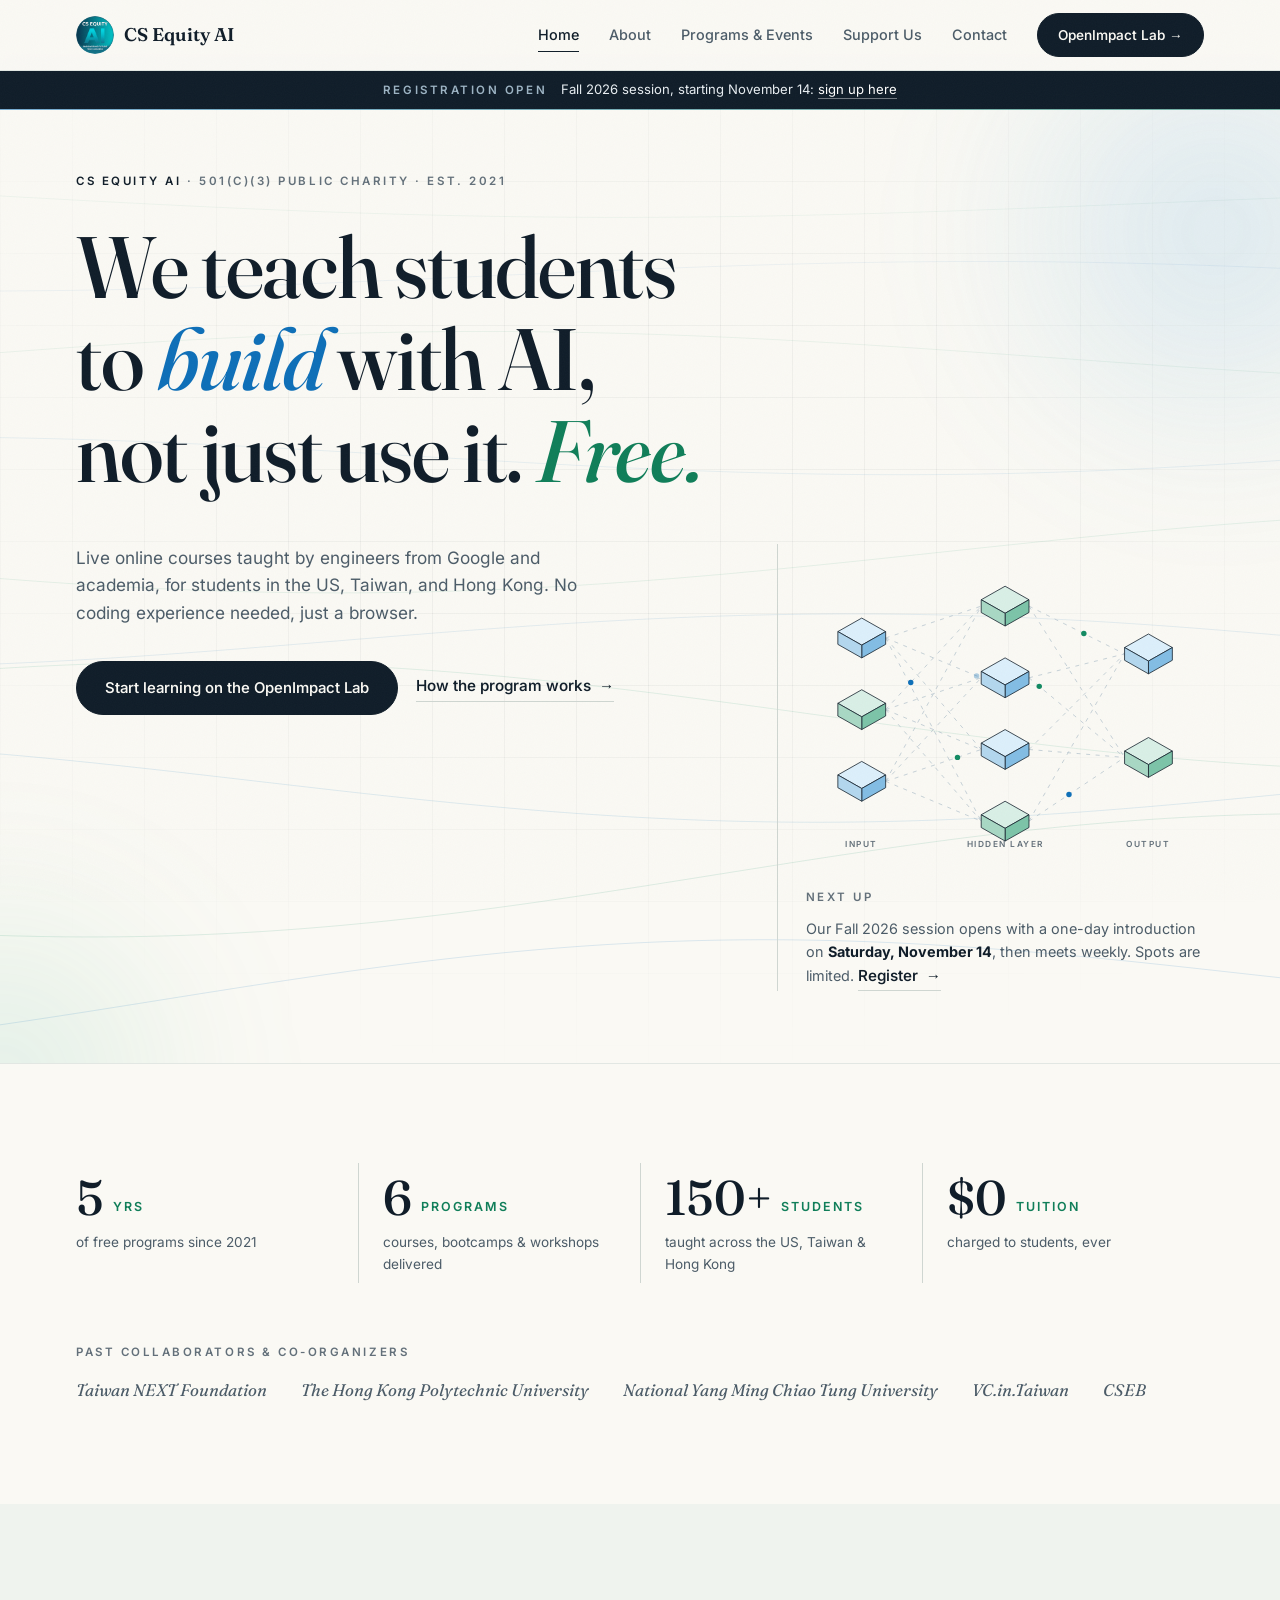
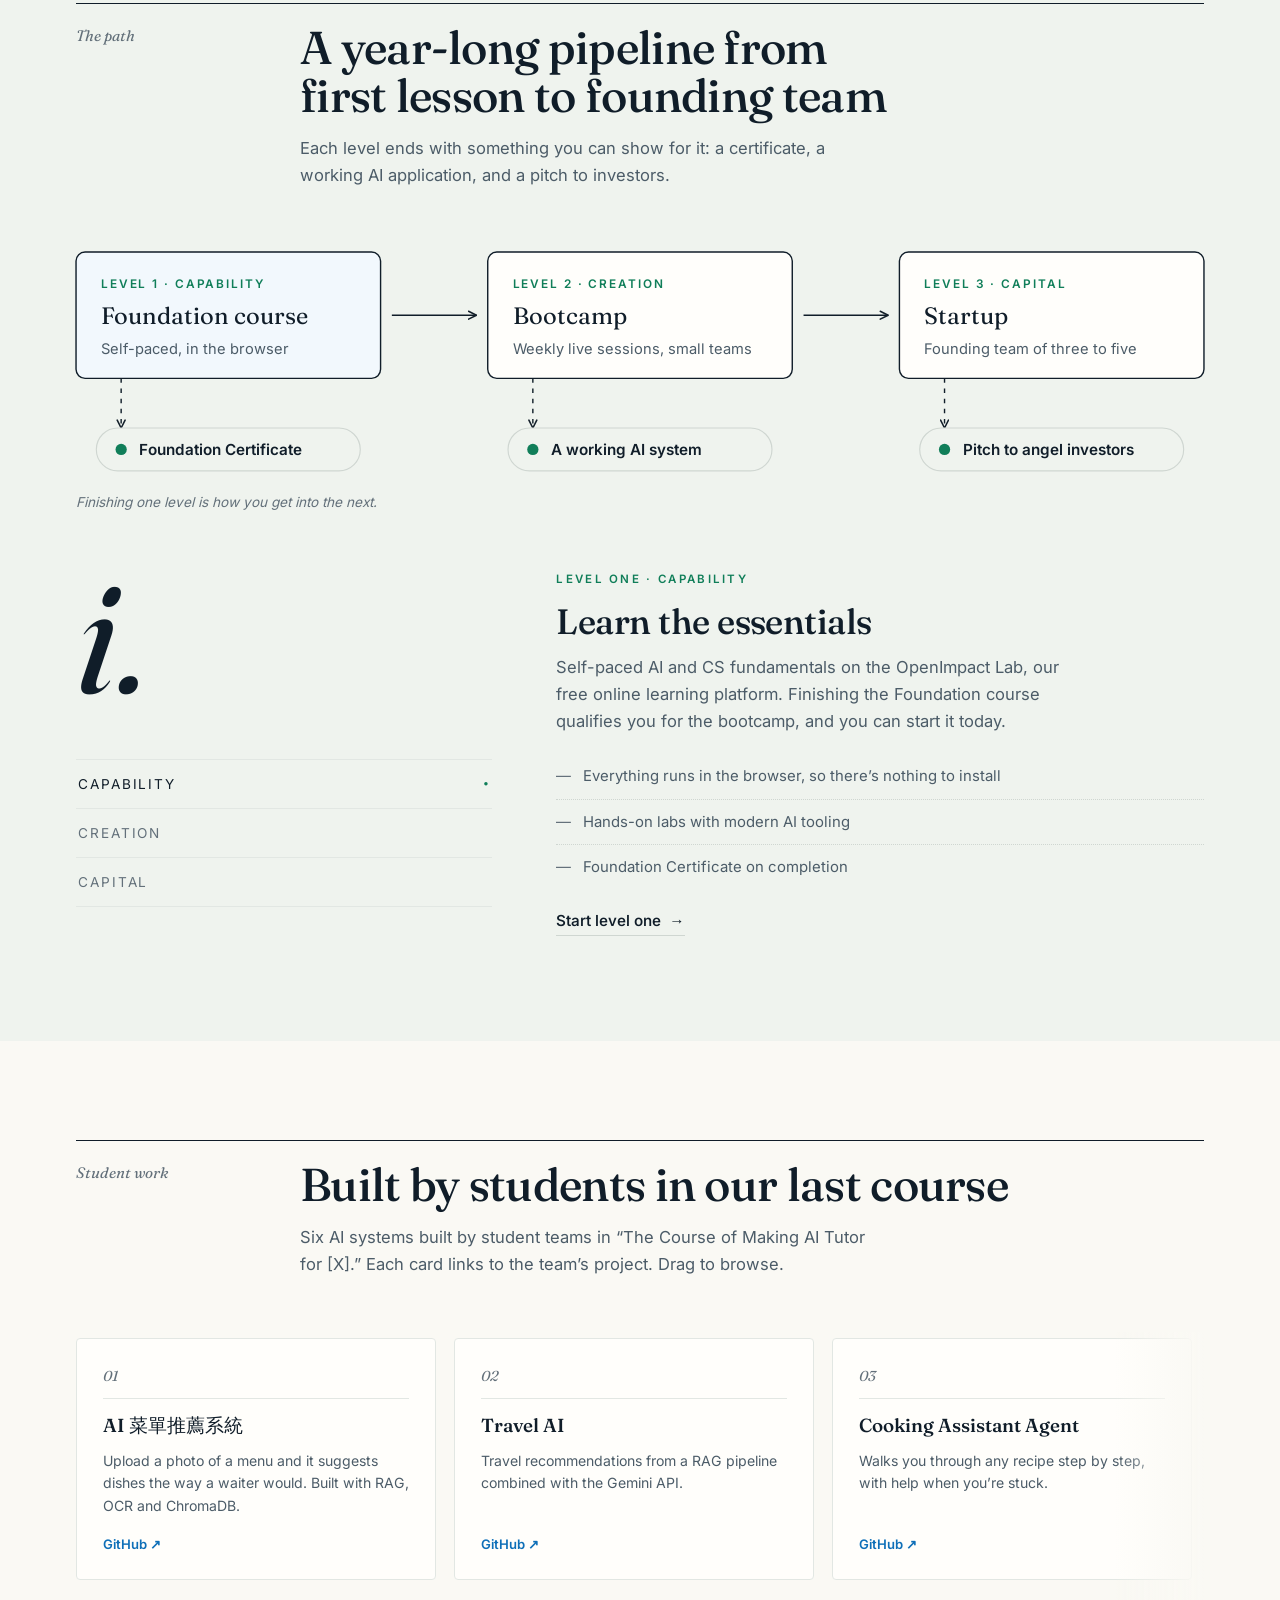
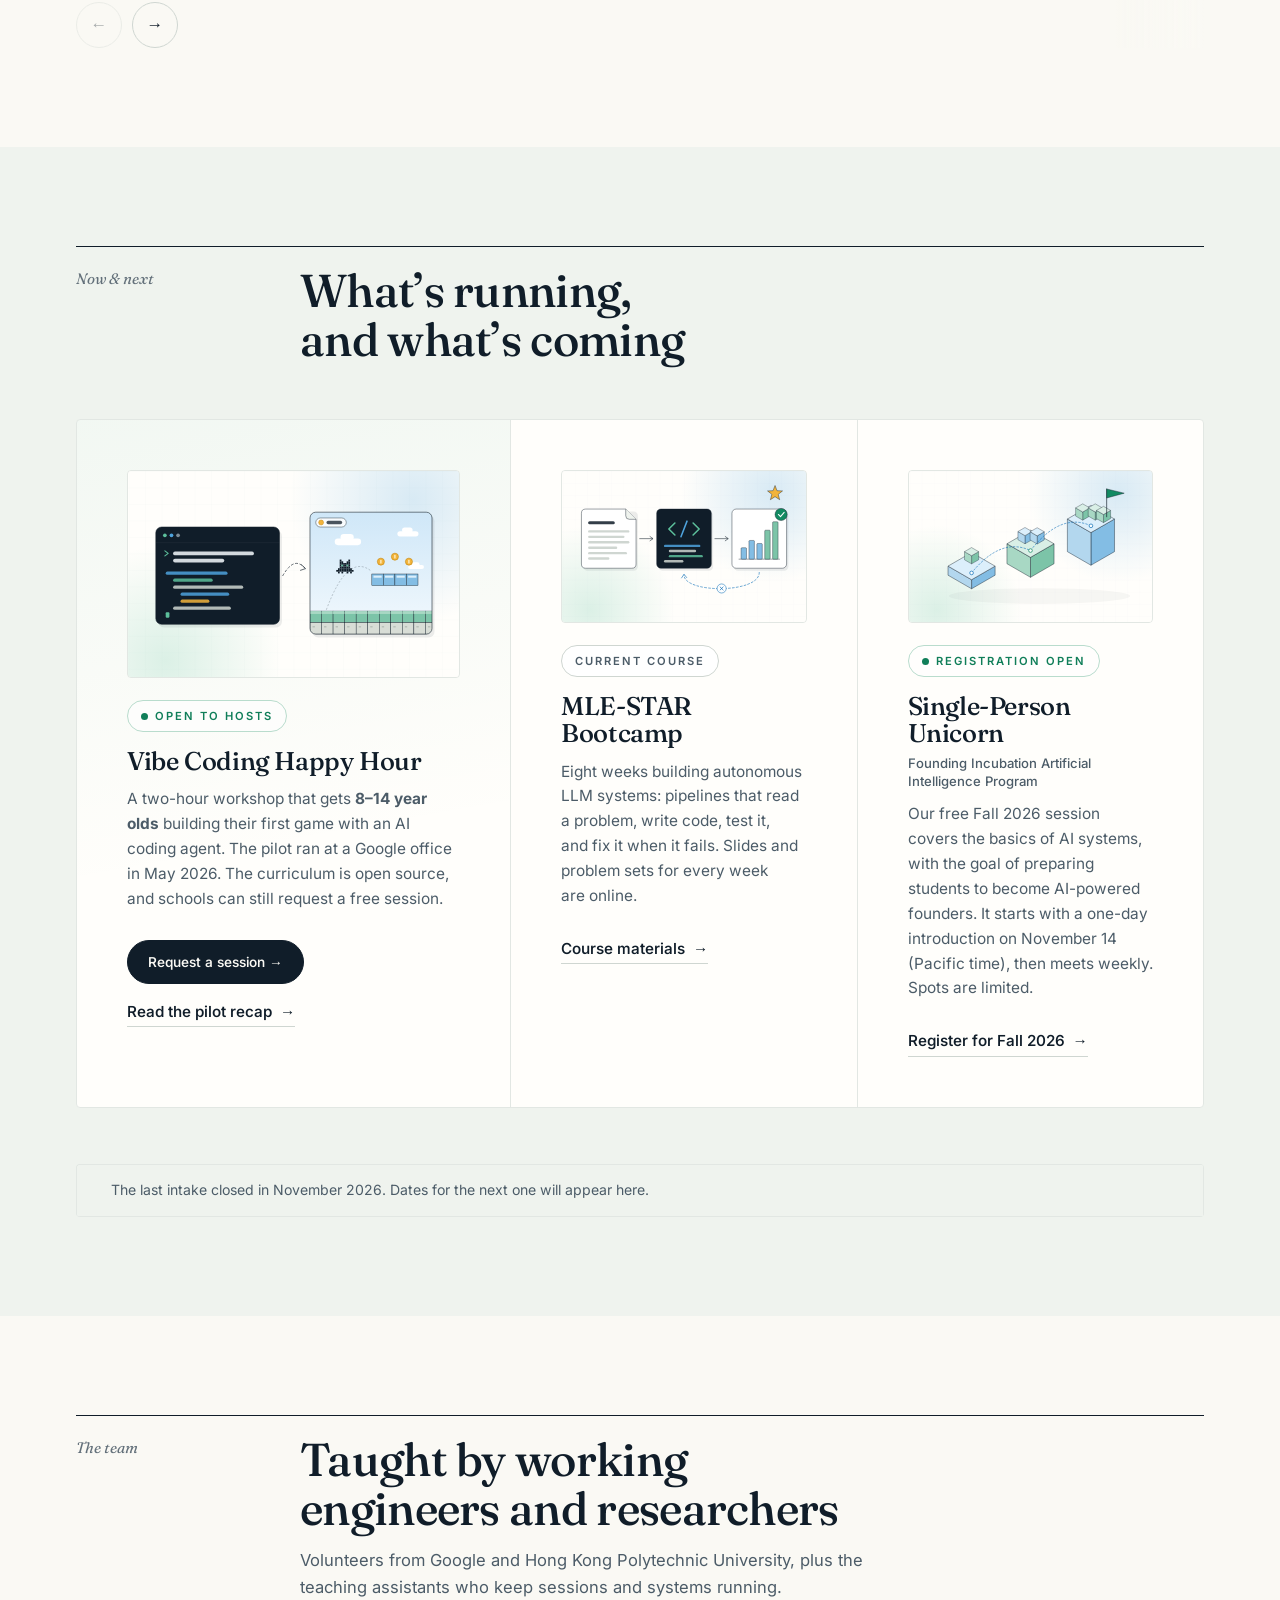
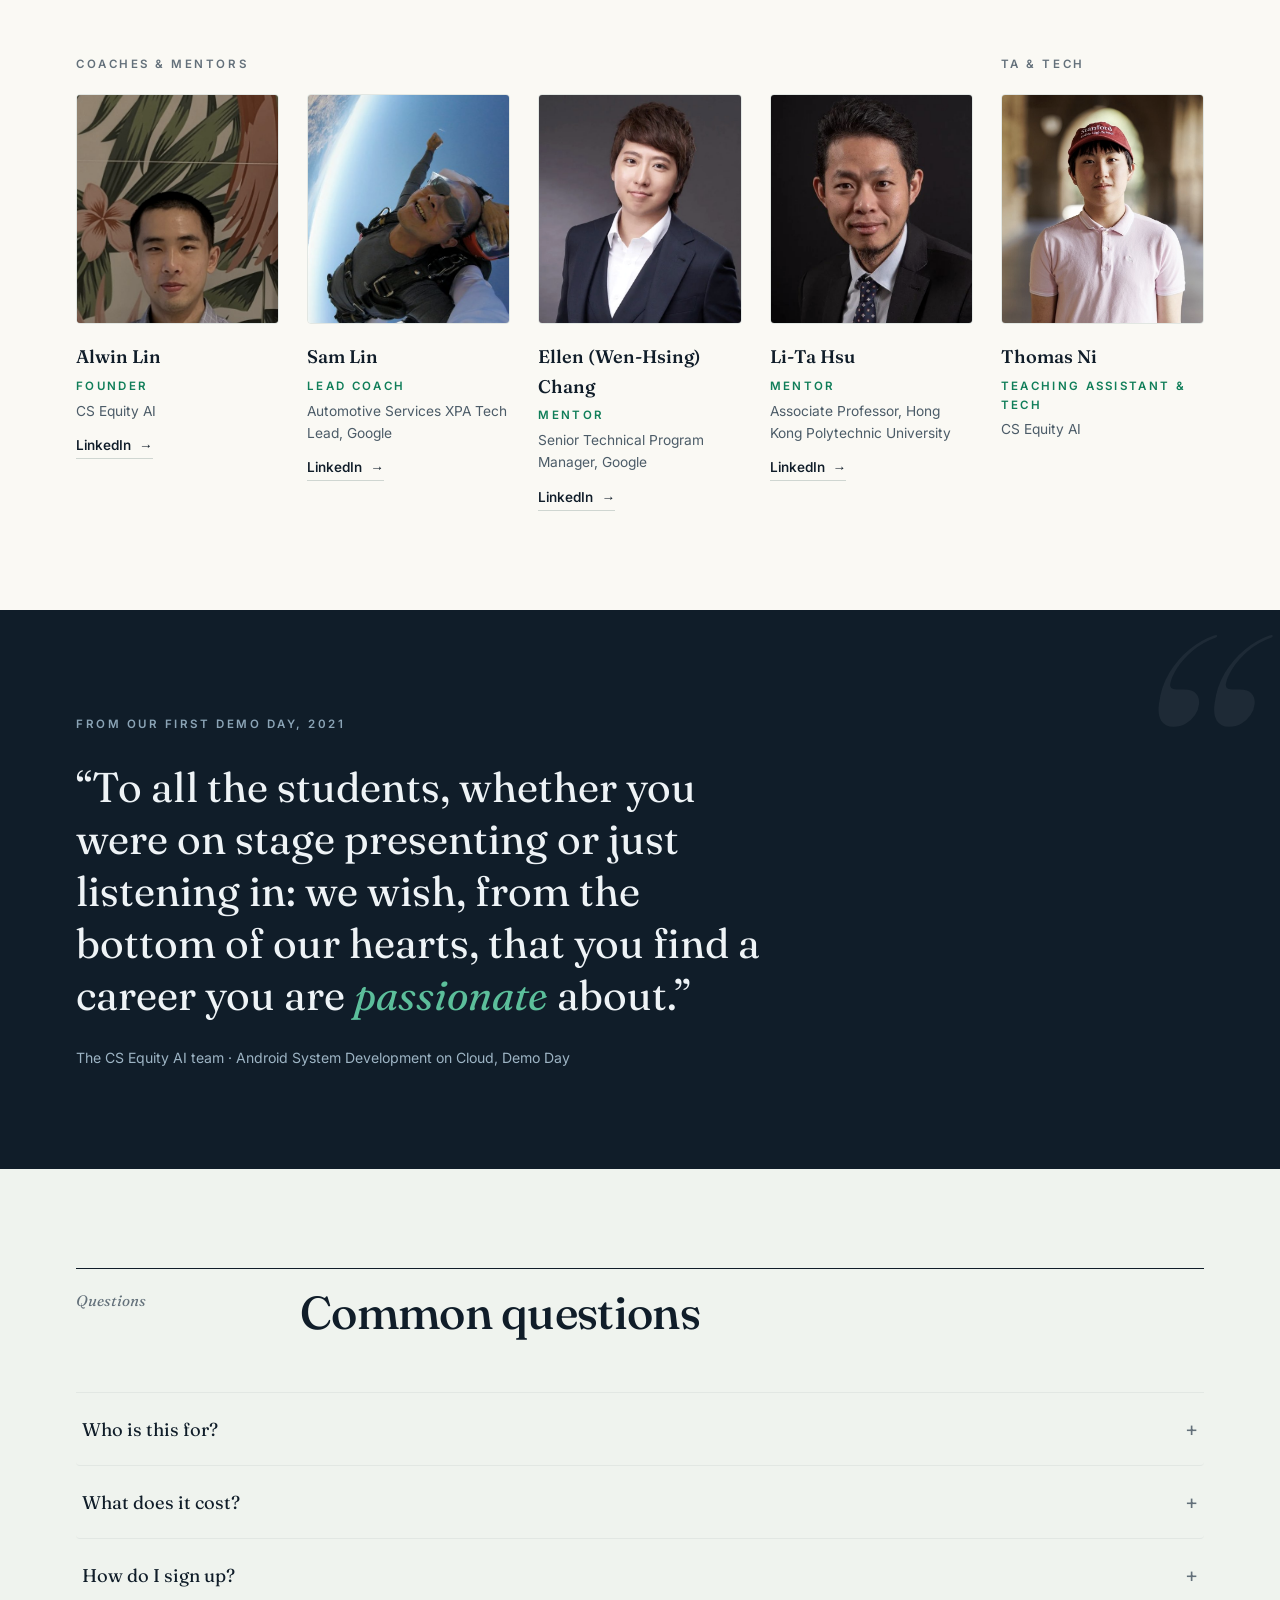
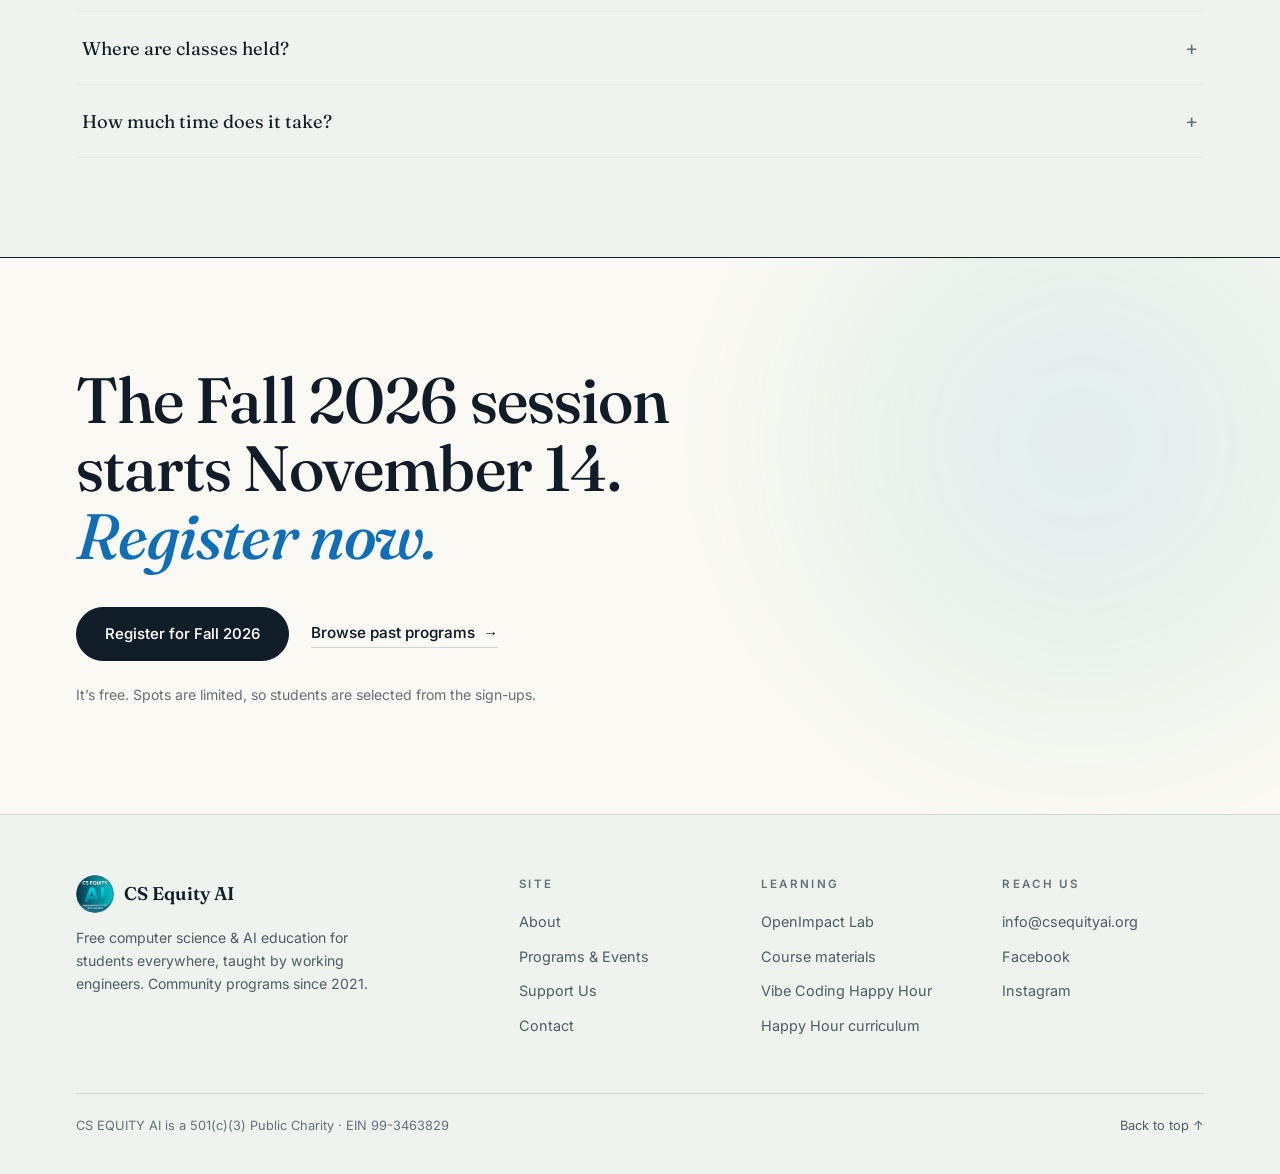
==== commit cf033829: "Add the Fall 2026 registration form; describe Nov 14 as the intro session - Registration form (https" ====
--- a/index.html
+++ b/index.html
@@ -4,14 +4,14 @@
   <meta charset="UTF-8" />
   <meta name="viewport" content="width=device-width, initial-scale=1.0" />
   <title>Free CS &amp; AI Education for Students — CS Equity AI</title>
-  <meta name="description" content="CS Equity AI is a 501(c)(3) nonprofit teaching students worldwide to build with AI. Free live courses since 2021. The new fall course starts November 14, 2026." />
+  <meta name="description" content="CS Equity AI is a 501(c)(3) nonprofit teaching students worldwide to build with AI. Free live courses since 2021. Registration is open for the Fall 2026 session, starting November 14." />
   <link rel="canonical" href="https://csequityai.org/" />
   <meta name="theme-color" content="#faf9f4" />
   <meta property="og:locale" content="en_US" />
   <meta property="og:type" content="website" />
   <meta property="og:site_name" content="CS Equity AI" />
   <meta property="og:title" content="Free CS &amp; AI Education for Students — CS Equity AI" />
-  <meta property="og:description" content="CS Equity AI is a 501(c)(3) nonprofit teaching students worldwide to build with AI. Free live courses since 2021. The new fall course starts November 14, 2026." />
+  <meta property="og:description" content="CS Equity AI is a 501(c)(3) nonprofit teaching students worldwide to build with AI. Free live courses since 2021. Registration is open for the Fall 2026 session, starting November 14." />
   <meta property="og:url" content="https://csequityai.org/" />
   <meta property="og:image" content="https://csequityai.org/assets/img/og-image.jpg" />
   <meta property="og:image:width" content="1200" />
@@ -19,7 +19,7 @@
   <meta property="og:image:alt" content="CS Equity AI — we teach students to build with AI, not just use it. Free." />
   <meta name="twitter:card" content="summary_large_image" />
   <meta name="twitter:title" content="Free CS &amp; AI Education for Students — CS Equity AI" />
-  <meta name="twitter:description" content="CS Equity AI is a 501(c)(3) nonprofit teaching students worldwide to build with AI. Free live courses since 2021. The new fall course starts November 14, 2026." />
+  <meta name="twitter:description" content="CS Equity AI is a 501(c)(3) nonprofit teaching students worldwide to build with AI. Free live courses since 2021. Registration is open for the Fall 2026 session, starting November 14." />
   <meta name="twitter:image" content="https://csequityai.org/assets/img/og-image.jpg" />
   <link rel="icon" href="/favicon.ico" sizes="48x48" />
   <link rel="icon" type="image/png" sizes="96x96" href="/assets/img/favicon-96.png" />
@@ -28,10 +28,10 @@
   <link rel="preload" href="assets/fonts/v5.3.0/fraunces-latin-opsz-normal.woff2" as="font" type="font/woff2" crossorigin />
   <link rel="preload" href="assets/fonts/v5.3.0/fraunces-latin-opsz-italic.woff2" as="font" type="font/woff2" crossorigin />
   <link rel="preload" href="assets/fonts/v5.3.0/inter-latin-wght-normal.woff2" as="font" type="font/woff2" crossorigin />
-  <link rel="stylesheet" href="assets/css/style.css?v=72c12219" />
+  <link rel="stylesheet" href="assets/css/style.css?v=3cc361c5" />
   <script>document.documentElement.className+=" js";addEventListener("load",function(){setTimeout(function(){if(!window.__cseq)document.documentElement.classList.remove("js")},1500)});</script>
 
-  <script type="application/ld+json">{"@context":"https://schema.org","@graph":[{"@type":"NGO","@id":"https://csequityai.org/#org","name":"CS Equity AI","legalName":"CS EQUITY AI","alternateName":"CSEquityAI","url":"https://csequityai.org/","logo":"https://csequityai.org/assets/img/icon-512.png","image":"https://csequityai.org/assets/img/og-image.jpg","email":"info@csequityai.org","foundingDate":"2021","nonprofitStatus":"Nonprofit501c3","taxID":"99-3463829","description":"A 501(c)(3) public charity providing free computer science and AI education to students in the US, Taiwan and Hong Kong, taught by volunteer engineers from industry and academia.","areaServed":[{"@type":"Country","name":"United States"},{"@type":"Country","name":"Taiwan"},{"@type":"Country","name":"Hong Kong"}],"sameAs":["https://www.facebook.com/csequityai","https://www.instagram.com/csequityai/"],"contactPoint":[{"@type":"ContactPoint","contactType":"general","email":"info@csequityai.org","availableLanguage":["English","Chinese"]}]},{"@type":"WebSite","@id":"https://csequityai.org/#website","url":"https://csequityai.org/","name":"CS Equity AI","publisher":{"@id":"https://csequityai.org/#org"},"inLanguage":"en"},{"@type":"WebPage","@id":"https://csequityai.org/#page","url":"https://csequityai.org/","name":"Free CS & AI Education for Students — CS Equity AI","description":"CS Equity AI is a 501(c)(3) nonprofit teaching students worldwide to build with AI. Free live courses since 2021. The new fall course starts November 14, 2026.","isPartOf":{"@id":"https://csequityai.org/#website"},"inLanguage":"en"},{"@type":"FAQPage","@id":"https://csequityai.org/#faq","mainEntity":[{"@type":"Question","name":"Who is this for?","acceptedAnswer":{"@type":"Answer","text":"High school, college and graduate students, and career changers. You don’t need any coding experience to start, and everything runs in the browser."}},{"@type":"Question","name":"What does it cost?","acceptedAnswer":{"@type":"Answer","text":"Nothing. Every program since 2021 has been free, funded by donations and corporate matching. We’re a 501(c)(3) public charity."}},{"@type":"Question","name":"How do I sign up?","acceptedAnswer":{"@type":"Answer","text":"Start the Foundation course on the OpenImpact Lab. It’s the first step for every program, and you can start it today."}},{"@type":"Question","name":"Where are classes held?","acceptedAnswer":{"@type":"Answer","text":"Courses are online, and past cohorts spanned the US, Taiwan, and Hong Kong with sessions scheduled across time zones. Vibe Coding Happy Hour workshops run in person."}},{"@type":"Question","name":"How much time does it take?","acceptedAnswer":{"@type":"Answer","text":"Level one is self-paced. The bootcamp runs one live session a week (about 90 minutes) plus team project work. Most students spend a few hours a week."}}]}]}</script>
+  <script type="application/ld+json">{"@context":"https://schema.org","@graph":[{"@type":"NGO","@id":"https://csequityai.org/#org","name":"CS Equity AI","legalName":"CS EQUITY AI","alternateName":"CSEquityAI","url":"https://csequityai.org/","logo":"https://csequityai.org/assets/img/icon-512.png","image":"https://csequityai.org/assets/img/og-image.jpg","email":"info@csequityai.org","foundingDate":"2021","nonprofitStatus":"Nonprofit501c3","taxID":"99-3463829","description":"A 501(c)(3) public charity providing free computer science and AI education to students in the US, Taiwan and Hong Kong, taught by volunteer engineers from industry and academia.","areaServed":[{"@type":"Country","name":"United States"},{"@type":"Country","name":"Taiwan"},{"@type":"Country","name":"Hong Kong"}],"sameAs":["https://www.facebook.com/csequityai","https://www.instagram.com/csequityai/"],"contactPoint":[{"@type":"ContactPoint","contactType":"general","email":"info@csequityai.org","availableLanguage":["English","Chinese"]}]},{"@type":"WebSite","@id":"https://csequityai.org/#website","url":"https://csequityai.org/","name":"CS Equity AI","publisher":{"@id":"https://csequityai.org/#org"},"inLanguage":"en"},{"@type":"WebPage","@id":"https://csequityai.org/#page","url":"https://csequityai.org/","name":"Free CS & AI Education for Students — CS Equity AI","description":"CS Equity AI is a 501(c)(3) nonprofit teaching students worldwide to build with AI. Free live courses since 2021. Registration is open for the Fall 2026 session, starting November 14.","isPartOf":{"@id":"https://csequityai.org/#website"},"inLanguage":"en"},{"@type":"FAQPage","@id":"https://csequityai.org/#faq","mainEntity":[{"@type":"Question","name":"Who is this for?","acceptedAnswer":{"@type":"Answer","text":"High school, college and graduate students, and career changers. You don’t need any coding experience to start, and everything runs in the browser."}},{"@type":"Question","name":"What does it cost?","acceptedAnswer":{"@type":"Answer","text":"Nothing. Every program since 2021 has been free, funded by donations and corporate matching. We’re a 501(c)(3) public charity."}},{"@type":"Question","name":"How do I sign up?","acceptedAnswer":{"@type":"Answer","text":"For the Fall 2026 session, fill out the registration form. It’s free, spots are limited, and students are selected from the sign-ups. For our other programs, the starting point is the free Foundation course on the OpenImpact Lab."}},{"@type":"Question","name":"Where are classes held?","acceptedAnswer":{"@type":"Answer","text":"Courses are online, and past cohorts spanned the US, Taiwan, and Hong Kong with sessions scheduled across time zones. Vibe Coding Happy Hour workshops run in person."}},{"@type":"Question","name":"How much time does it take?","acceptedAnswer":{"@type":"Answer","text":"Level one is self-paced. The bootcamp runs one live session a week (about 90 minutes) plus team project work. Most students spend a few hours a week."}}]}]}</script>
 </head>
 <body>
 <a class="skip-link" href="#main">Skip to content</a>
@@ -52,7 +52,7 @@
 </header>
 
 <div class="announce">
-  <span class="label">Open to hosts</span> Vibe Coding Happy Hour: <a href="https://docs.google.com/forms/d/e/1FAIpQLSdrHpIXCjz7uJCodehNM42YMjyqG7-yfrKZv8hOTn7wK_TzmQ/viewform" target="_blank" rel="noopener">request a free session for your school</a>
+  <span class="label">Registration open</span> Fall 2026 session, starting November 14: <a href="https://forms.gle/d4iYPMVnYYJ8Zn3h9" target="_blank" rel="noopener">sign up here</a>
 </div>
 
 
@@ -73,7 +73,7 @@
       <div class="hero-side reveal">
         <svg class="net-viz" viewBox="0 0 500 400" role="img" aria-label="Isometric neural network illustration"><line class="ln" x1="100" y1="118.0" x2="220" y2="78.0"/><line class="ln" x1="100" y1="118.0" x2="220" y2="168.0"/><line class="ln" x1="100" y1="118.0" x2="220" y2="258.0"/><line class="ln" x1="100" y1="118.0" x2="220" y2="348.0"/><line class="ln" x1="100" y1="208.0" x2="220" y2="78.0"/><line class="ln" x1="100" y1="208.0" x2="220" y2="168.0"/><line class="ln" x1="100" y1="208.0" x2="220" y2="258.0"/><line class="ln" x1="100" y1="208.0" x2="220" y2="348.0"/><line class="ln" x1="100" y1="298.0" x2="220" y2="78.0"/><line class="ln" x1="100" y1="298.0" x2="220" y2="168.0"/><line class="ln" x1="100" y1="298.0" x2="220" y2="258.0"/><line class="ln" x1="100" y1="298.0" x2="220" y2="348.0"/><line class="ln" x1="280" y1="78.0" x2="400" y2="138.0"/><line class="ln" x1="280" y1="78.0" x2="400" y2="268.0"/><line class="ln" x1="280" y1="168.0" x2="400" y2="138.0"/><line class="ln" x1="280" y1="168.0" x2="400" y2="268.0"/><line class="ln" x1="280" y1="258.0" x2="400" y2="138.0"/><line class="ln" x1="280" y1="258.0" x2="400" y2="268.0"/><line class="ln" x1="280" y1="348.0" x2="400" y2="138.0"/><line class="ln" x1="280" y1="348.0" x2="400" y2="268.0"/><circle r="3.4" fill="#0e6fb8" opacity="0"><animateMotion dur="4.5s" begin="0s" repeatCount="indefinite" path="M 100 118.0 L 220 168.0"/><animate attributeName="opacity" values="0;1;1;0" keyTimes="0;0.08;0.85;1" dur="4.5s" begin="0s" repeatCount="indefinite"/></circle><circle r="3.4" fill="#128a62" opacity="0"><animateMotion dur="4.5s" begin="0.9s" repeatCount="indefinite" path="M 100 298.0 L 220 258.0"/><animate attributeName="opacity" values="0;1;1;0" keyTimes="0;0.08;0.85;1" dur="4.5s" begin="0.9s" repeatCount="indefinite"/></circle><circle r="3.4" fill="#128a62" opacity="0"><animateMotion dur="4.5s" begin="1.7s" repeatCount="indefinite" path="M 280 78.0 L 400 138.0"/><animate attributeName="opacity" values="0;1;1;0" keyTimes="0;0.08;0.85;1" dur="4.5s" begin="1.7s" repeatCount="indefinite"/></circle><circle r="3.4" fill="#0e6fb8" opacity="0"><animateMotion dur="4.5s" begin="2.4s" repeatCount="indefinite" path="M 280 348.0 L 400 268.0"/><animate attributeName="opacity" values="0;1;1;0" keyTimes="0;0.08;0.85;1" dur="4.5s" begin="2.4s" repeatCount="indefinite"/></circle><circle r="3.4" fill="#0e6fb8" opacity="0"><animateMotion dur="4.5s" begin="3.1s" repeatCount="indefinite" path="M 100 208.0 L 220 78.0"/><animate attributeName="opacity" values="0;1;1;0" keyTimes="0;0.08;0.85;1" dur="4.5s" begin="3.1s" repeatCount="indefinite"/></circle><circle r="3.4" fill="#128a62" opacity="0"><animateMotion dur="4.5s" begin="3.8s" repeatCount="indefinite" path="M 280 168.0 L 400 268.0"/><animate attributeName="opacity" values="0;1;1;0" keyTimes="0;0.08;0.85;1" dur="4.5s" begin="3.8s" repeatCount="indefinite"/></circle><g class="cube" style="animation-delay:0.00s"><polygon points="70,93 100,110 70,127 40,110" fill="#dceffb" stroke="#14202b" stroke-width="1"/><polygon points="100,110 100,126 70,143 70,127" fill="#83bde4" stroke="#14202b" stroke-width="1"/><polygon points="40,110 70,127 70,143 40,126" fill="#b3d7ee" stroke="#14202b" stroke-width="1"/></g><g class="cube" style="animation-delay:0.35s"><polygon points="70,183 100,200 70,217 40,200" fill="#d9efe6" stroke="#14202b" stroke-width="1"/><polygon points="100,200 100,216 70,233 70,217" fill="#7cc4a8" stroke="#14202b" stroke-width="1"/><polygon points="40,200 70,217 70,233 40,216" fill="#a8d8c4" stroke="#14202b" stroke-width="1"/></g><g class="cube" style="animation-delay:0.70s"><polygon points="70,273 100,290 70,307 40,290" fill="#dceffb" stroke="#14202b" stroke-width="1"/><polygon points="100,290 100,306 70,323 70,307" fill="#83bde4" stroke="#14202b" stroke-width="1"/><polygon points="40,290 70,307 70,323 40,306" fill="#b3d7ee" stroke="#14202b" stroke-width="1"/></g><g class="cube" style="animation-delay:1.05s"><polygon points="250,53 280,70 250,87 220,70" fill="#d9efe6" stroke="#14202b" stroke-width="1"/><polygon points="280,70 280,86 250,103 250,87" fill="#7cc4a8" stroke="#14202b" stroke-width="1"/><polygon points="220,70 250,87 250,103 220,86" fill="#a8d8c4" stroke="#14202b" stroke-width="1"/></g><g class="cube" style="animation-delay:1.40s"><polygon points="250,143 280,160 250,177 220,160" fill="#dceffb" stroke="#14202b" stroke-width="1"/><polygon points="280,160 280,176 250,193 250,177" fill="#83bde4" stroke="#14202b" stroke-width="1"/><polygon points="220,160 250,177 250,193 220,176" fill="#b3d7ee" stroke="#14202b" stroke-width="1"/></g><g class="cube" style="animation-delay:1.75s"><polygon points="250,233 280,250 250,267 220,250" fill="#dceffb" stroke="#14202b" stroke-width="1"/><polygon points="280,250 280,266 250,283 250,267" fill="#83bde4" stroke="#14202b" stroke-width="1"/><polygon points="220,250 250,267 250,283 220,266" fill="#b3d7ee" stroke="#14202b" stroke-width="1"/></g><g class="cube" style="animation-delay:2.10s"><polygon points="250,323 280,340 250,357 220,340" fill="#d9efe6" stroke="#14202b" stroke-width="1"/><polygon points="280,340 280,356 250,373 250,357" fill="#7cc4a8" stroke="#14202b" stroke-width="1"/><polygon points="220,340 250,357 250,373 220,356" fill="#a8d8c4" stroke="#14202b" stroke-width="1"/></g><g class="cube" style="animation-delay:2.45s"><polygon points="430,113 460,130 430,147 400,130" fill="#dceffb" stroke="#14202b" stroke-width="1"/><polygon points="460,130 460,146 430,163 430,147" fill="#83bde4" stroke="#14202b" stroke-width="1"/><polygon points="400,130 430,147 430,163 400,146" fill="#b3d7ee" stroke="#14202b" stroke-width="1"/></g><g class="cube" style="animation-delay:2.80s"><polygon points="430,243 460,260 430,277 400,260" fill="#d9efe6" stroke="#14202b" stroke-width="1"/><polygon points="460,260 460,276 430,293 430,277" fill="#7cc4a8" stroke="#14202b" stroke-width="1"/><polygon points="400,260 430,277 430,293 400,276" fill="#a8d8c4" stroke="#14202b" stroke-width="1"/></g><text class="nl" x="70" y="380">input</text><text class="nl" x="250" y="380">hidden layer</text><text class="nl" x="430" y="380">output</text></svg>
         <span class="label">Next up</span>
-        A new fall course starts <b style="color:var(--ink)">November 14, 2026</b>. Students who finish the free Foundation course get the first spots. <a class="arrow-link" href="events.html">See details <span class="a">→</span></a>
+        Our Fall 2026 session opens with a one-day introduction on <b style="color:var(--ink)">Saturday, November 14</b>, then meets weekly. Spots are limited. <a class="arrow-link" href="https://forms.gle/d4iYPMVnYYJ8Zn3h9" target="_blank" rel="noopener">Register <span class="a">→</span></a>
       </div>
     </div>
   </div>
@@ -245,18 +245,18 @@
       </div>
       <div>
         <img class="card-cover" src="assets/img/course-fall-2026.svg" width="800" height="500" alt="" loading="lazy" decoding="async" />
-        <span class="tag blue">Starts Nov 14, 2026</span>
-        <h3>New fall course</h3>
-        <p>More details are coming soon. The roster is drawn from students who complete the free Foundation course, so it’s worth starting now.</p>
-        <div class="foot"><a class="arrow-link" href="https://oil2-next-827682634474.asia-east1.run.app/" target="_blank" rel="noopener">Get ahead on the Lab <span class="a">→</span></a></div>
+        <span class="tag green"><span class="pulse"></span>Registration open</span>
+        <h3>Single-Person Unicorn <span class="h3-sub">Founding Incubation Artificial Intelligence Program</span></h3>
+        <p>Our free Fall 2026 session covers the basics of AI systems, with the goal of preparing students to become AI-powered founders. It starts with a one-day introduction on November 14 (Pacific time), then meets weekly. Spots are limited.</p>
+        <div class="foot"><a class="arrow-link" href="https://forms.gle/d4iYPMVnYYJ8Zn3h9" target="_blank" rel="noopener">Register for Fall 2026 <span class="a">→</span></a></div>
       </div>
     </div>
 
     <div class="dates one stagger" data-deadlines style="margin-top: 56px;">
       <div class="date-cell">
-        <span class="label">Course starts</span>
+        <span class="label">Introduction session</span>
         <time class="d" datetime="2026-11-14">November 14, 2026</time>
-        <p>The new fall course begins. Finishing the free Foundation course at the OpenImpact Lab is the best way to be ready.</p>
+        <p>A one-day introduction in Pacific time, followed by weekly sessions. Spots are limited, so <a href="https://forms.gle/d4iYPMVnYYJ8Zn3h9" target="_blank" rel="noopener">register early</a>.</p>
       </div>
     </div>
   </div>
@@ -347,7 +347,7 @@
       </div>
       <div class="faq-item">
         <button class="faq-q">How do I sign up? <span class="pm">+</span></button>
-        <div class="faq-a"><p>Start the Foundation course on the <a href="https://oil2-next-827682634474.asia-east1.run.app/" target="_blank" rel="noopener">OpenImpact Lab</a>. It’s the first step for every program, and you can start it today.</p></div>
+        <div class="faq-a"><p>Start the Foundation course on the For the Fall 2026 session, fill out the <a href="https://forms.gle/d4iYPMVnYYJ8Zn3h9" target="_blank" rel="noopener">registration form</a>. It’s free, spots are limited, and students are selected from the sign-ups. For our other programs, the starting point is the free Foundation course on the <a href="https://oil2-next-827682634474.asia-east1.run.app/" target="_blank" rel="noopener">OpenImpact Lab</a>.</p></div>
       </div>
       <div class="faq-item">
         <button class="faq-q">Where are classes held? <span class="pm">+</span></button>
@@ -363,12 +363,12 @@
 
 <section class="endcap">
   <div class="wrap">
-    <h2>The next course starts November 14. Get ready <span class="accent">on the Lab.</span></h2>
+    <h2>The Fall 2026 session starts <span class="nowrap">November 14.</span> <span class="accent">Register now.</span></h2>
     <div class="row reveal">
-      <a class="btn" href="https://oil2-next-827682634474.asia-east1.run.app/" target="_blank" rel="noopener"><span>Open the OpenImpact Lab</span></a>
+      <a class="btn" href="https://forms.gle/d4iYPMVnYYJ8Zn3h9" target="_blank" rel="noopener"><span>Register for Fall 2026</span></a>
       <a class="arrow-link" href="events.html">Browse past programs <span class="a">→</span></a>
     </div>
-    <p class="note reveal">The Foundation course is free and self-paced, and it’s the first step toward a spot in the fall course.</p>
+    <p class="note reveal">It’s free. Spots are limited, so students are selected from the sign-ups.</p>
   </div>
 </section>
 
--- a/assets/css/style.css
+++ b/assets/css/style.css
@@ -1072,3 +1072,10 @@
   .glance-links { display: flex; flex-wrap: wrap; gap: 10px 22px; }
 }
 @media print { .glance { position: static; } }
+
+/* long official course name: the distinctive part as the heading, the rest as a quieter line */
+.h3-sub { display: block; margin-top: 6px; font-family: var(--sans); font-size: 0.82rem; font-weight: 500;
+  letter-spacing: 0; line-height: 1.4; color: var(--ink-2); }
+/* links inside the key-date box read as links */
+.date-cell p a { color: var(--blue); border-bottom: 1px solid #bcd8ec; }
+.date-cell p a:hover { border-color: var(--blue); }
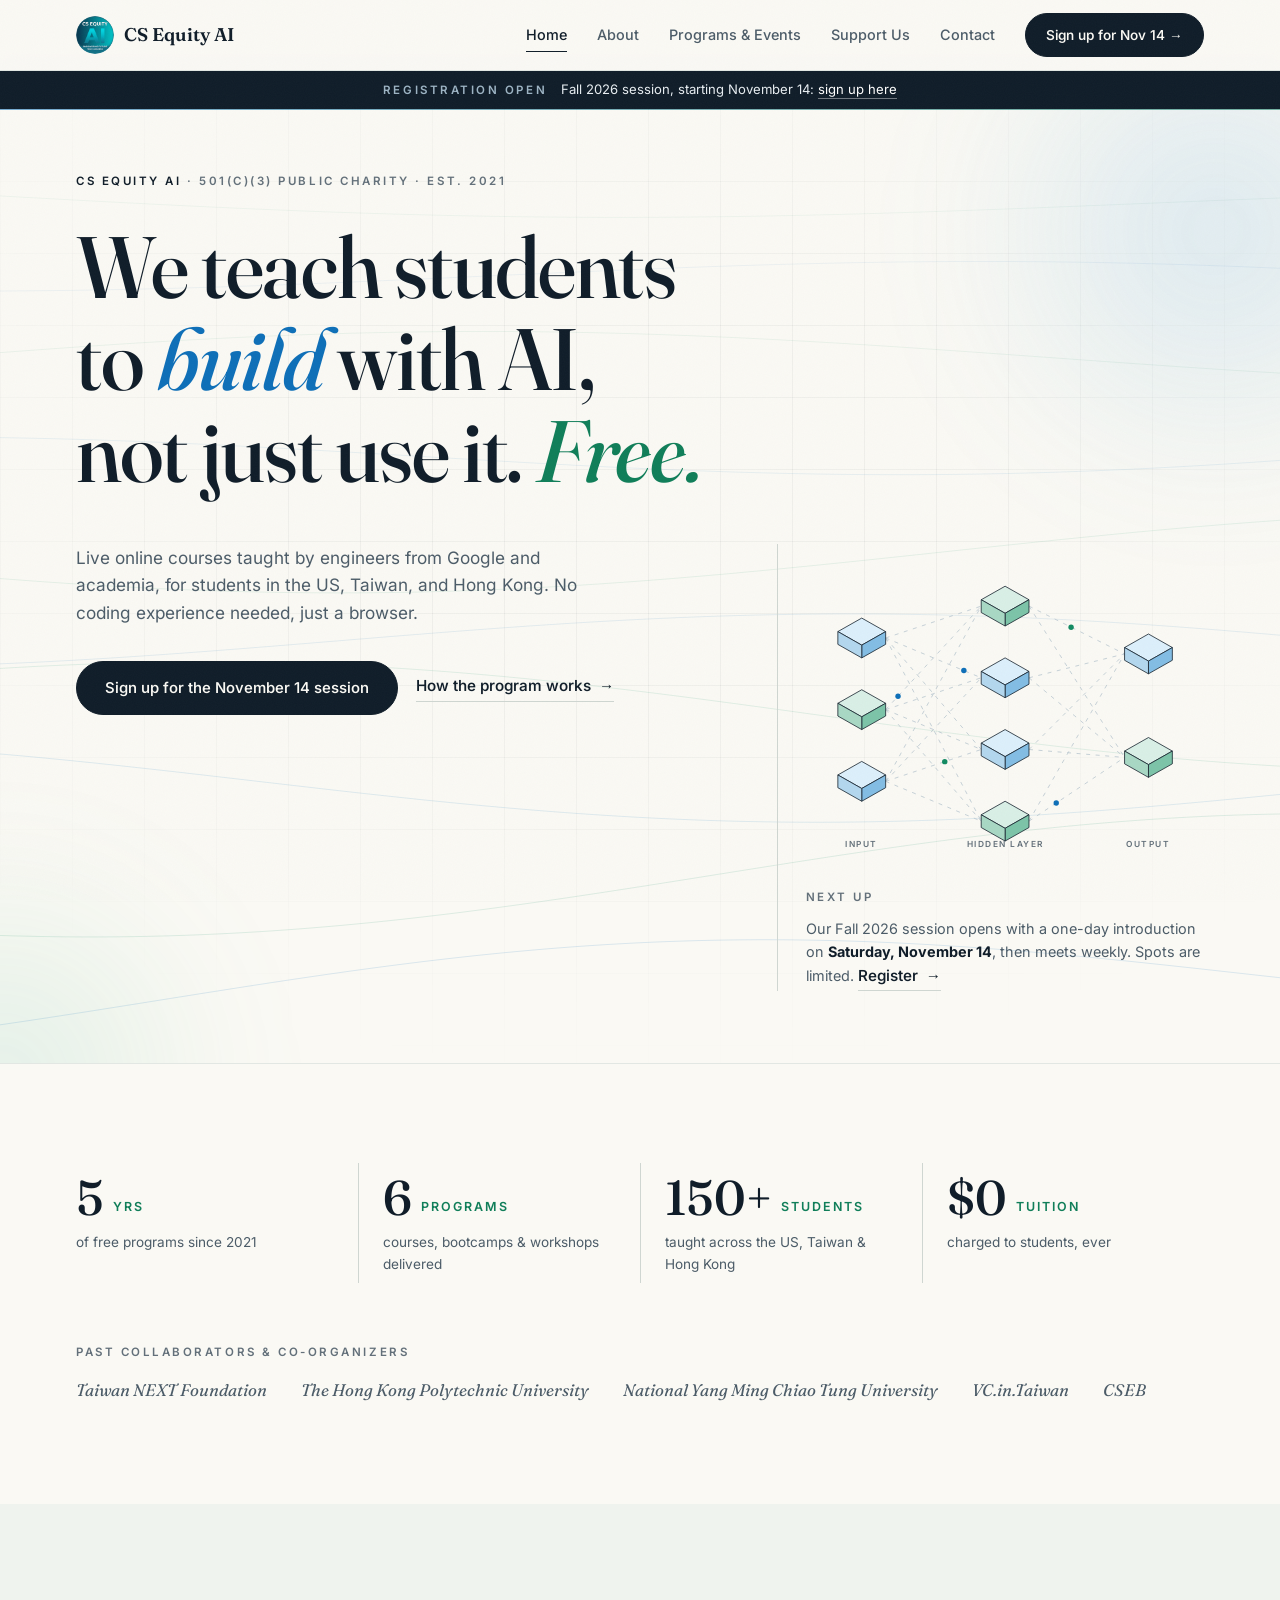
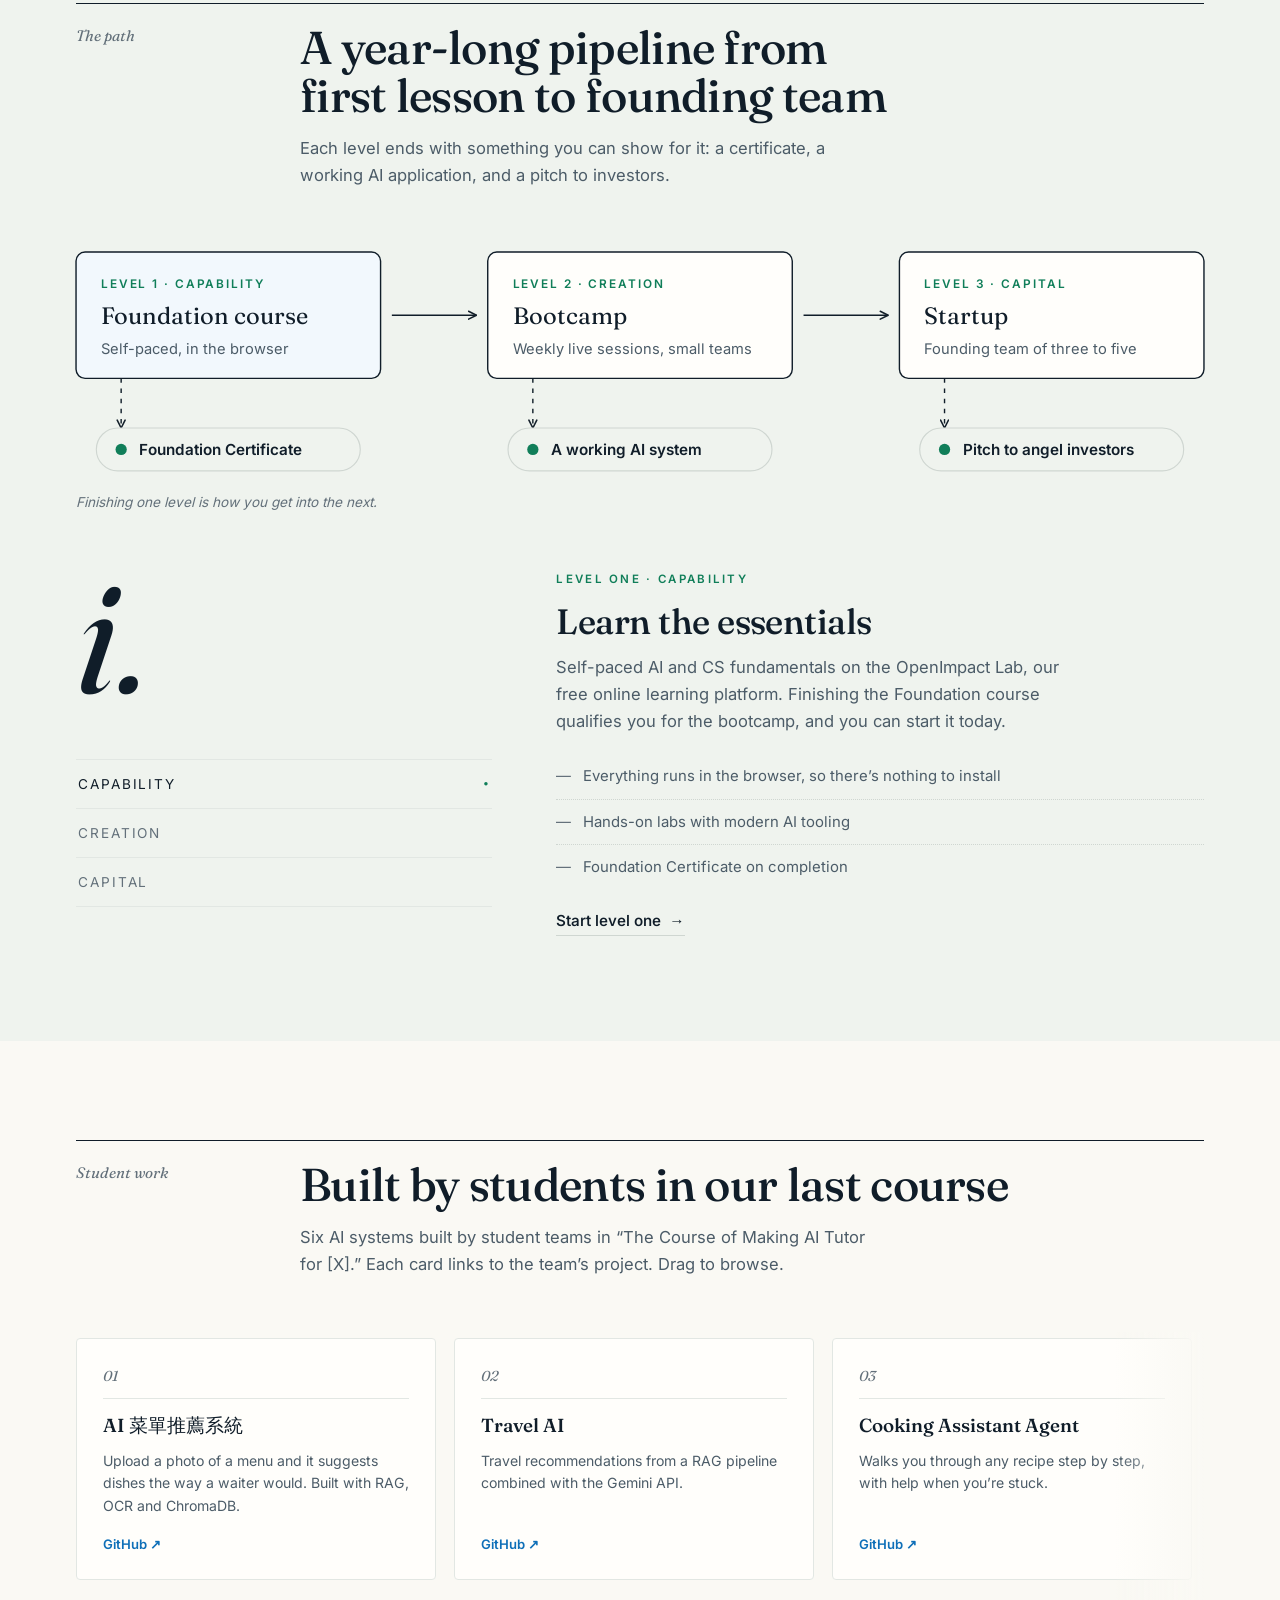
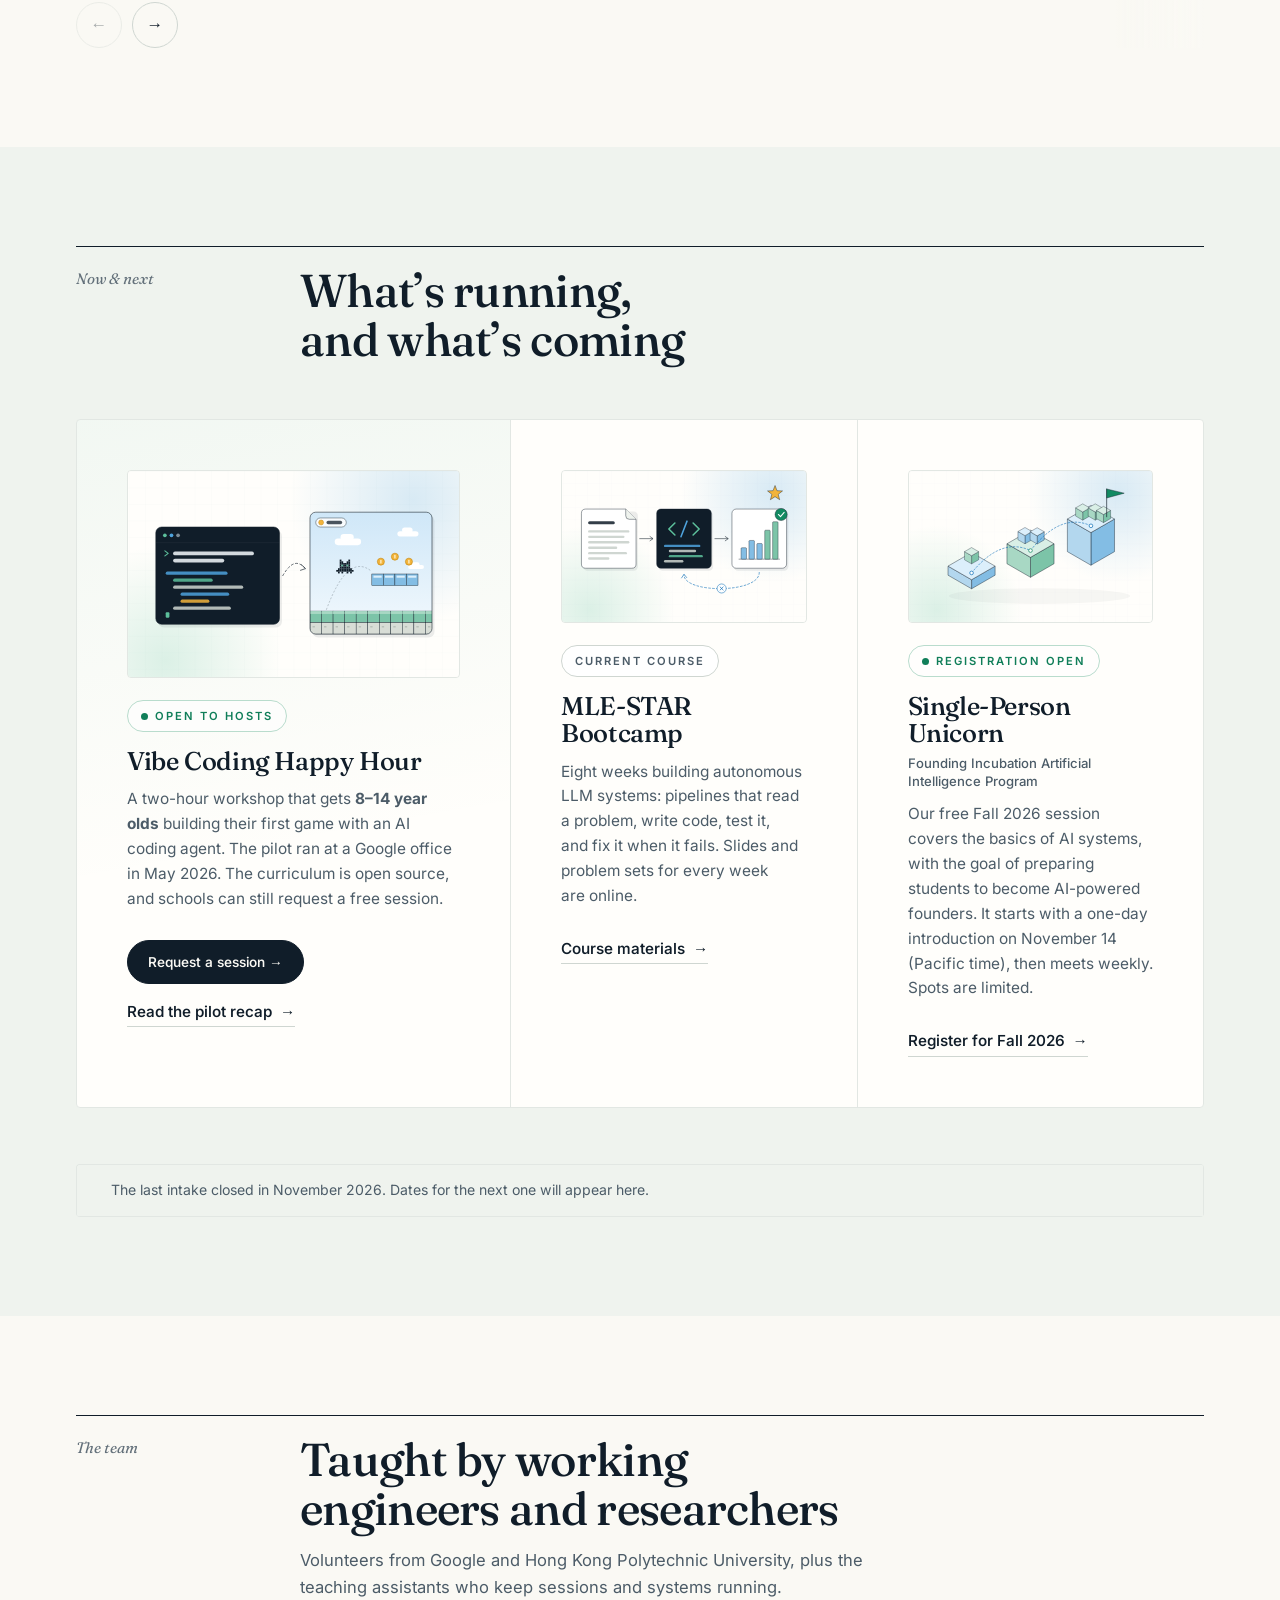
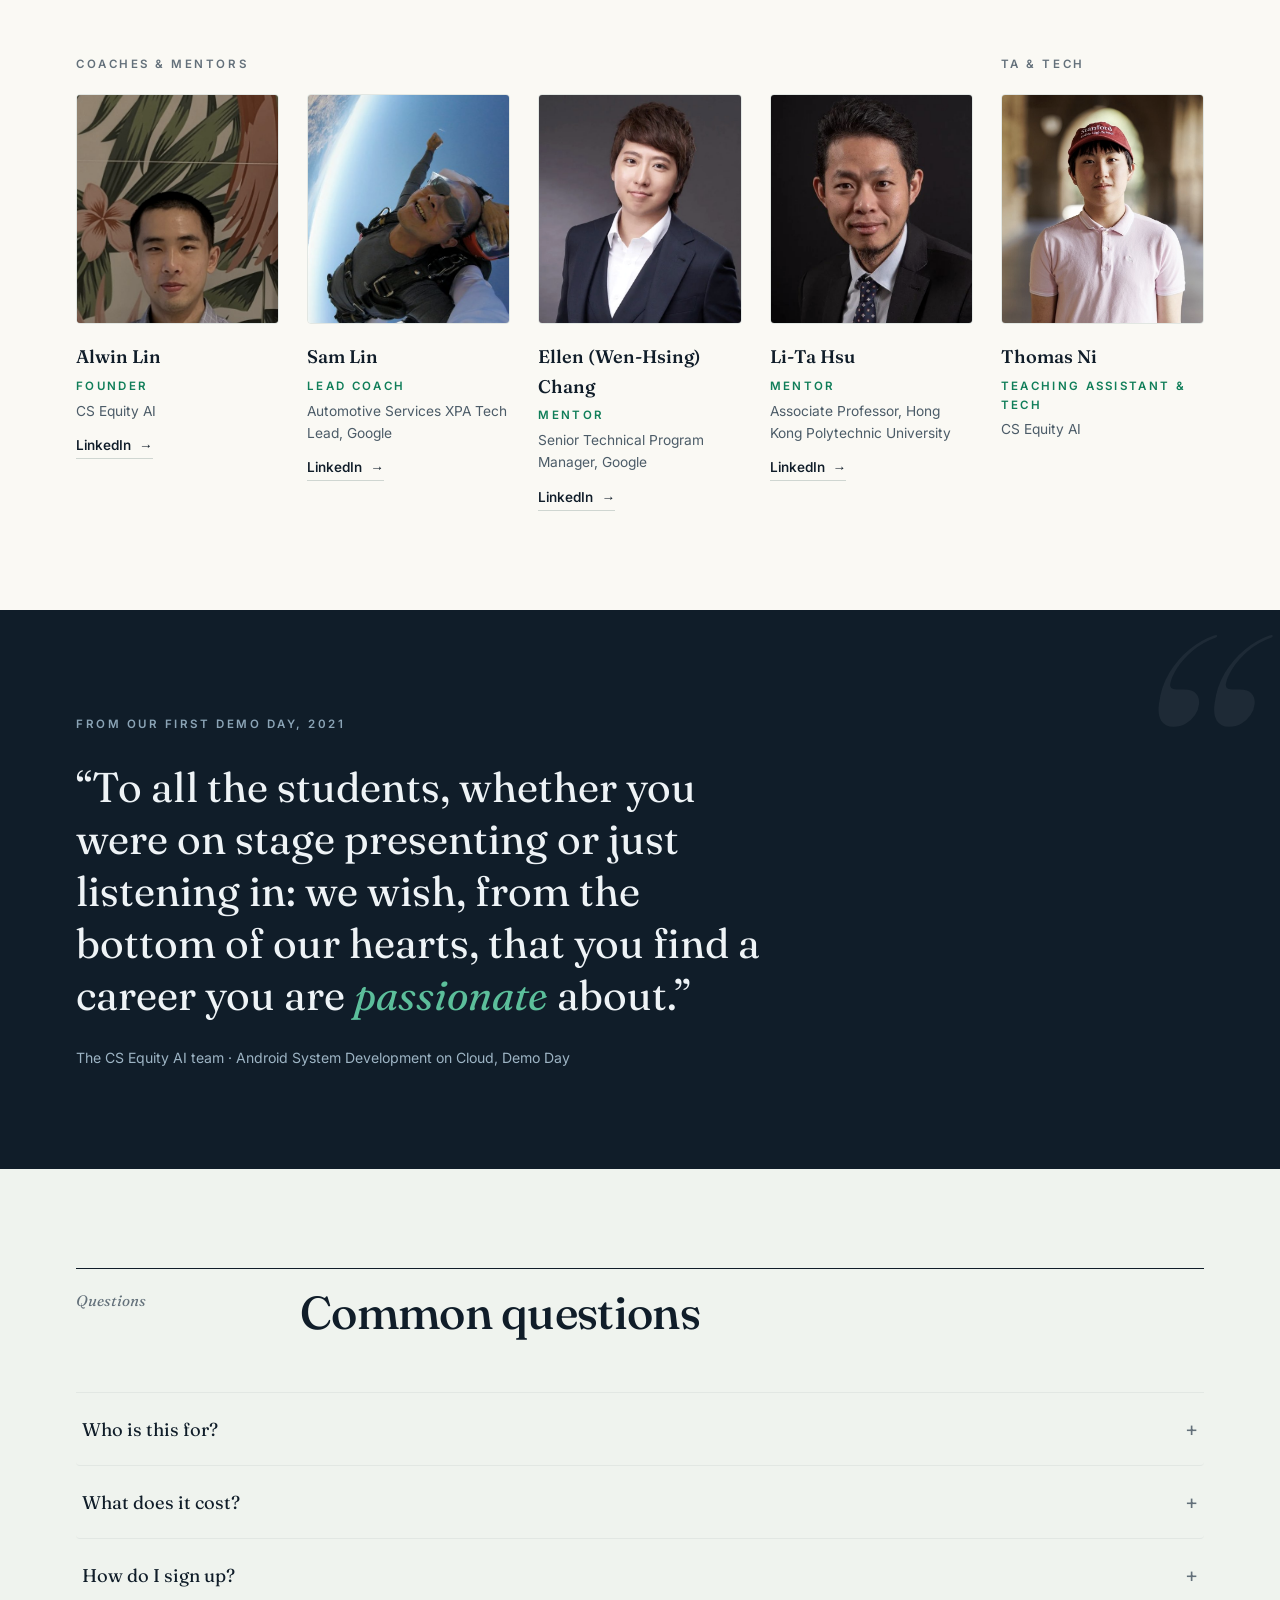
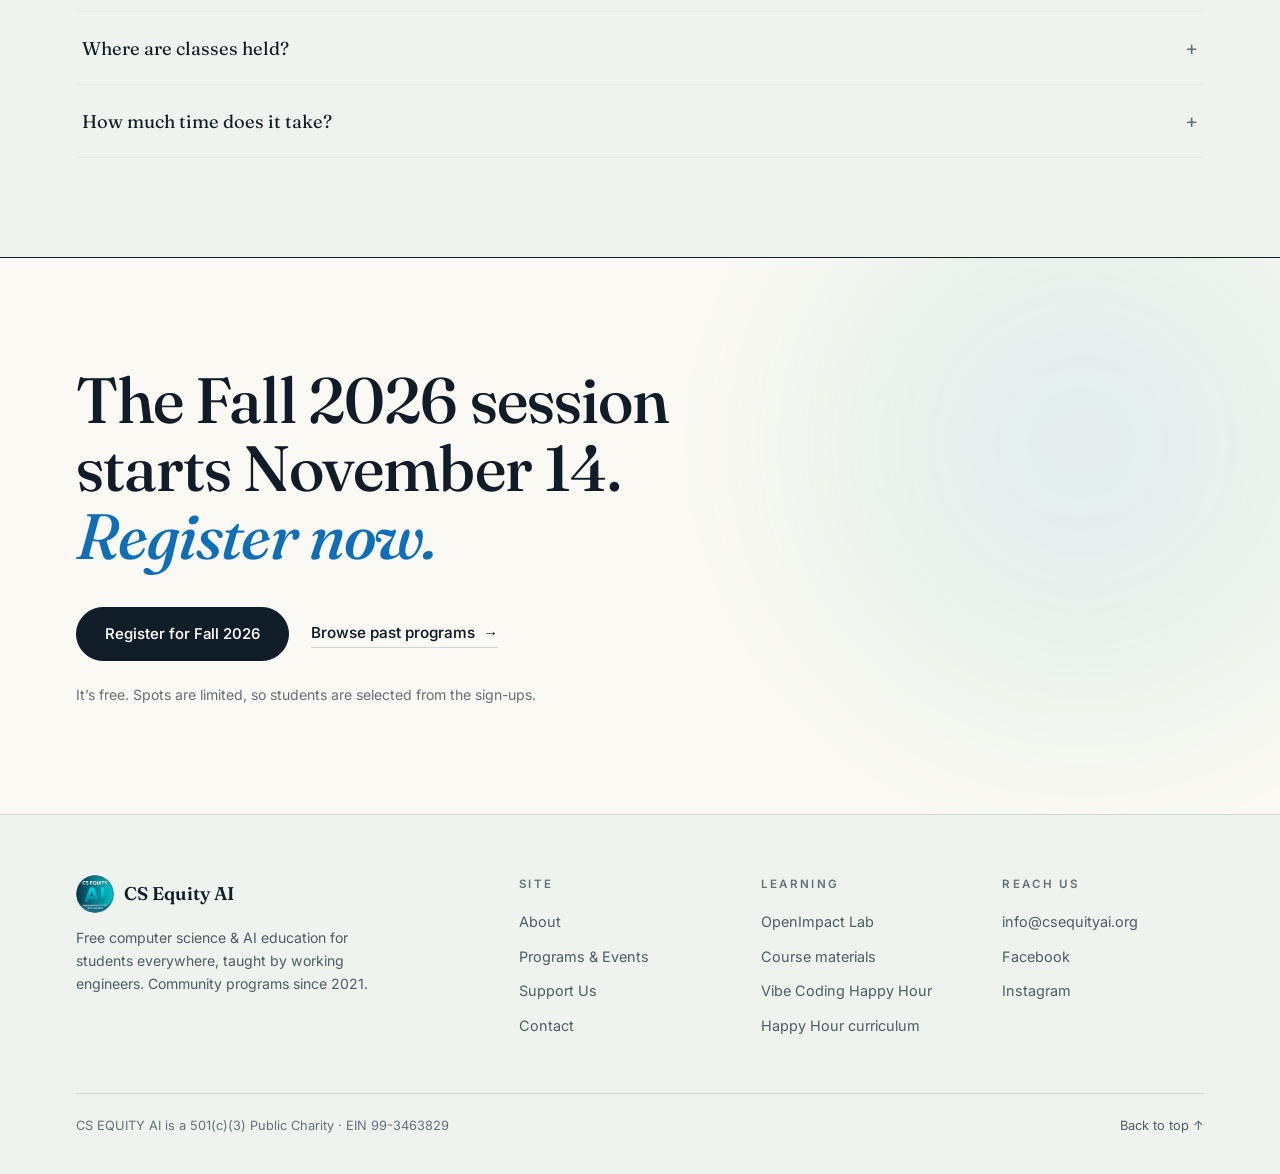
==== commit b334bf3d: "Make "Sign up for Nov 14" the main button instead of the OpenImpact Lab The Lab link is down, so the" ====
--- a/index.html
+++ b/index.html
@@ -46,7 +46,7 @@
       <a href="events.html">Programs & Events</a>
       <a href="support.html">Support Us</a>
       <a href="contact.html">Contact</a>
-      <a class="btn sm" href="https://oil2-next-827682634474.asia-east1.run.app/" target="_blank" rel="noopener"><span>OpenImpact Lab&nbsp;→</span></a>
+      <a class="btn sm" href="https://forms.gle/d4iYPMVnYYJ8Zn3h9" target="_blank" rel="noopener"><span>Sign up for Nov&nbsp;14&nbsp;→</span></a>
     </nav>
   </div>
 </header>
@@ -66,7 +66,7 @@
       <div class="reveal">
         <p class="hero-sub">Live online courses taught by engineers from Google and academia, for students in the US, Taiwan, and Hong Kong. No coding experience needed, just a browser.</p>
         <div class="hero-ctas">
-          <a class="btn" href="https://oil2-next-827682634474.asia-east1.run.app/" target="_blank" rel="noopener"><span>Start learning on the OpenImpact Lab</span></a>
+          <a class="btn" href="https://forms.gle/d4iYPMVnYYJ8Zn3h9" target="_blank" rel="noopener"><span>Sign up for the November 14 session</span></a>
           <a class="arrow-link" href="#path">How the program works <span class="a">→</span></a>
         </div>
       </div>
@@ -347,7 +347,7 @@
       </div>
       <div class="faq-item">
         <button class="faq-q">How do I sign up? <span class="pm">+</span></button>
-        <div class="faq-a"><p>Start the Foundation course on the For the Fall 2026 session, fill out the <a href="https://forms.gle/d4iYPMVnYYJ8Zn3h9" target="_blank" rel="noopener">registration form</a>. It’s free, spots are limited, and students are selected from the sign-ups. For our other programs, the starting point is the free Foundation course on the <a href="https://oil2-next-827682634474.asia-east1.run.app/" target="_blank" rel="noopener">OpenImpact Lab</a>.</p></div>
+        <div class="faq-a"><p>For the Fall 2026 session, fill out the <a href="https://forms.gle/d4iYPMVnYYJ8Zn3h9" target="_blank" rel="noopener">registration form</a>. It’s free, spots are limited, and students are selected from the sign-ups. For our other programs, the starting point is the free Foundation course on the <a href="https://oil2-next-827682634474.asia-east1.run.app/" target="_blank" rel="noopener">OpenImpact Lab</a>.</p></div>
       </div>
       <div class="faq-item">
         <button class="faq-q">Where are classes held? <span class="pm">+</span></button>
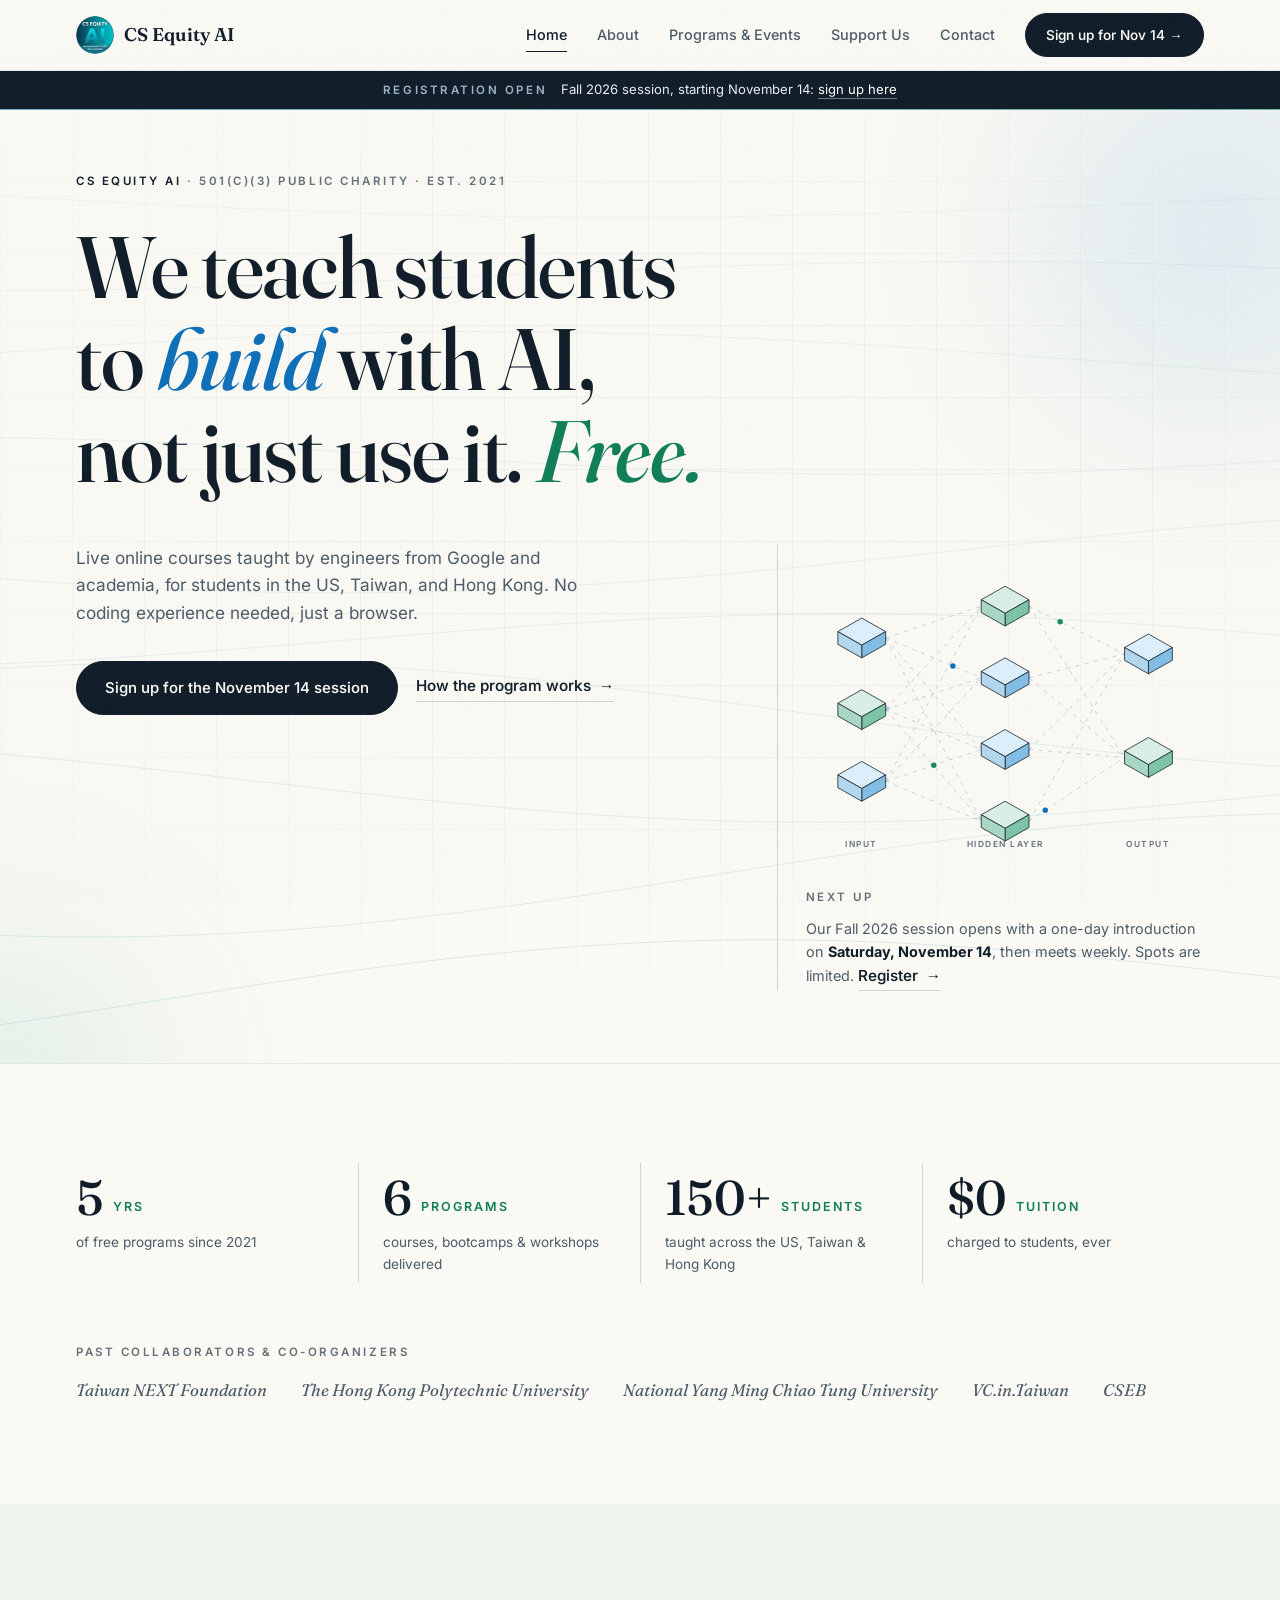
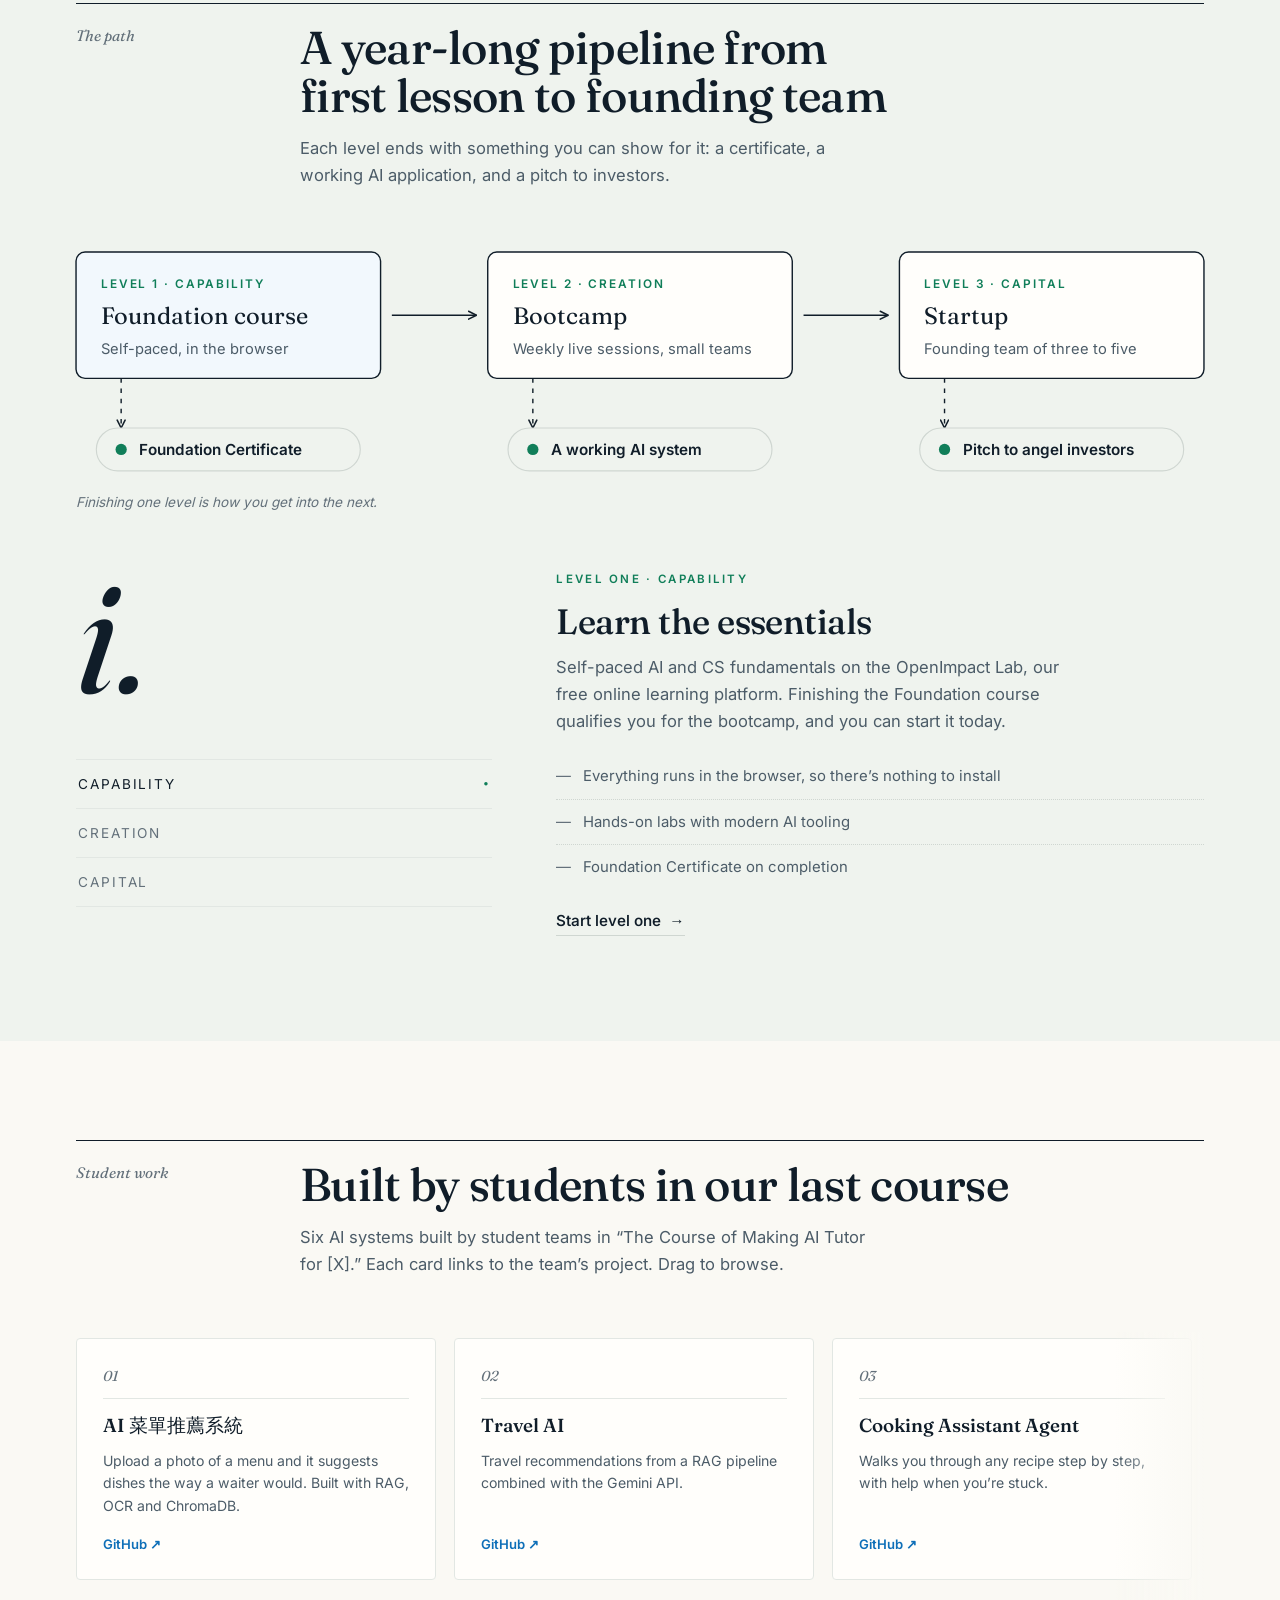
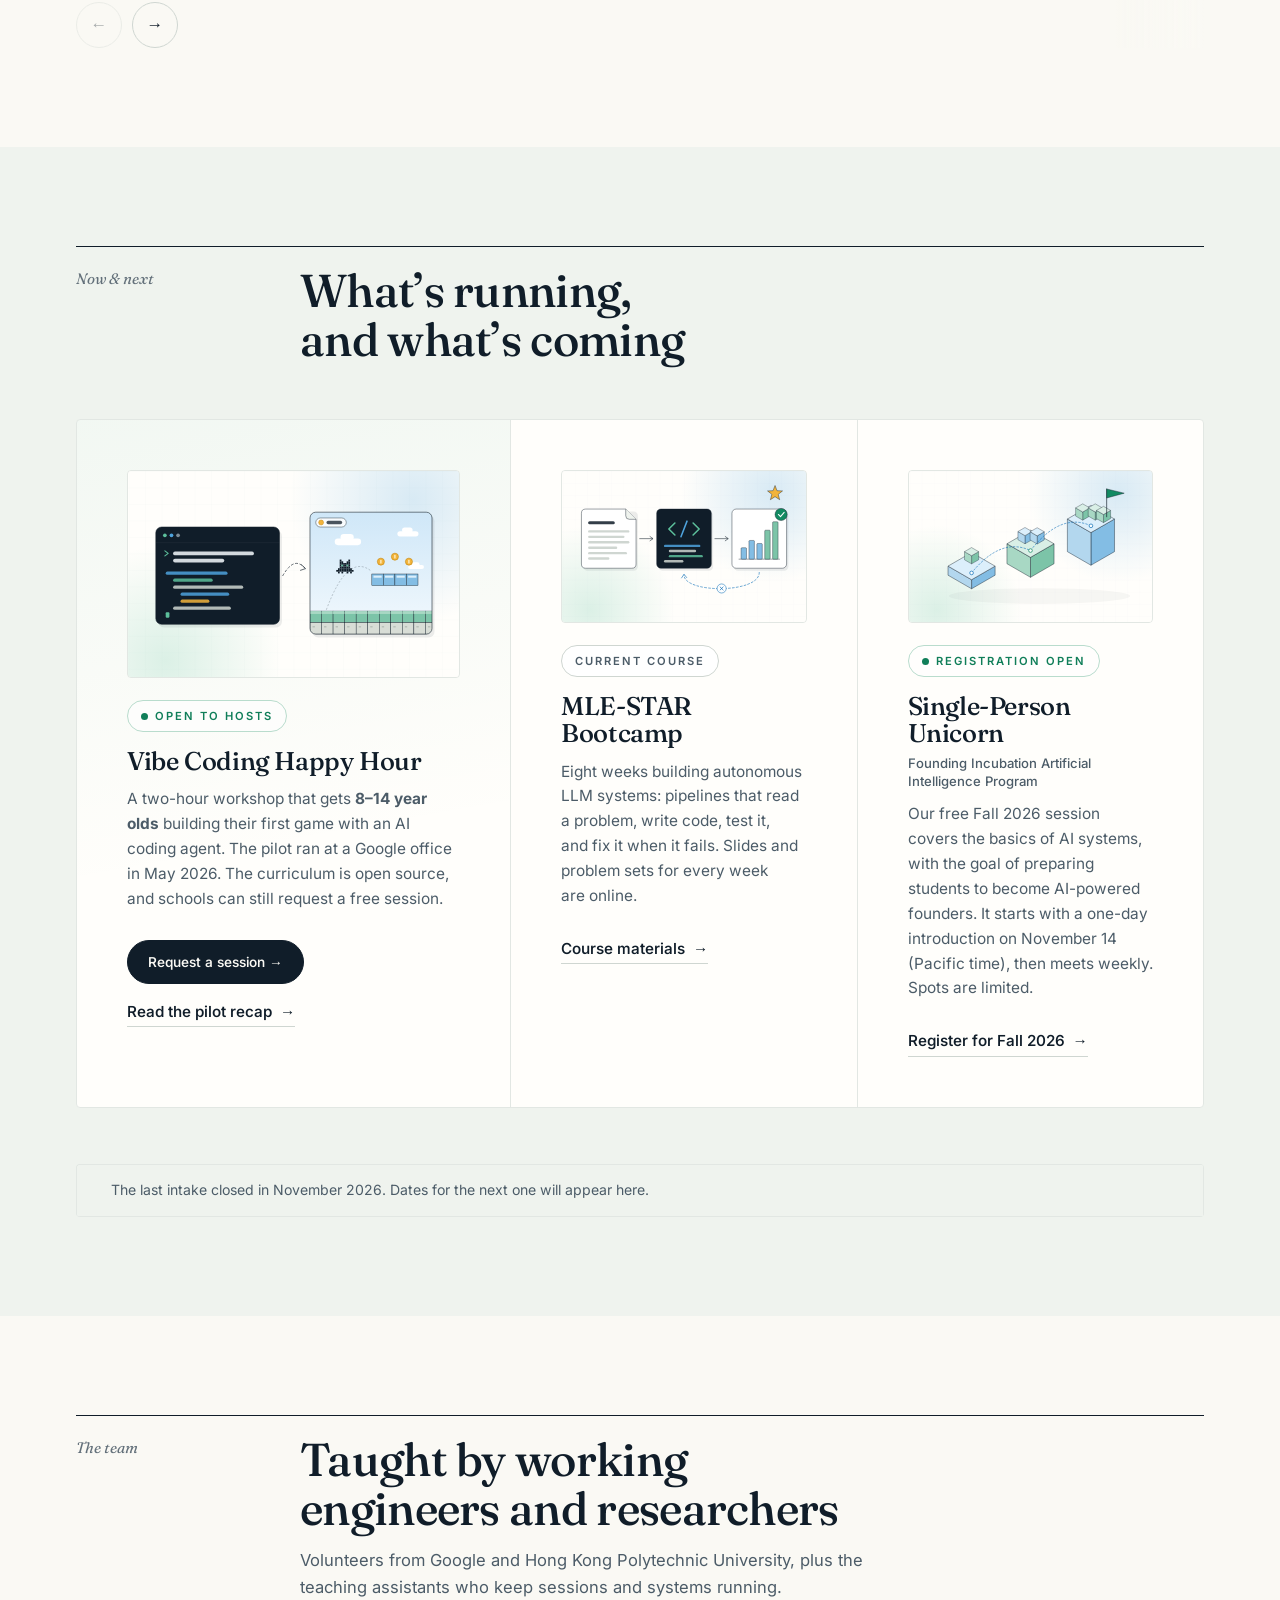
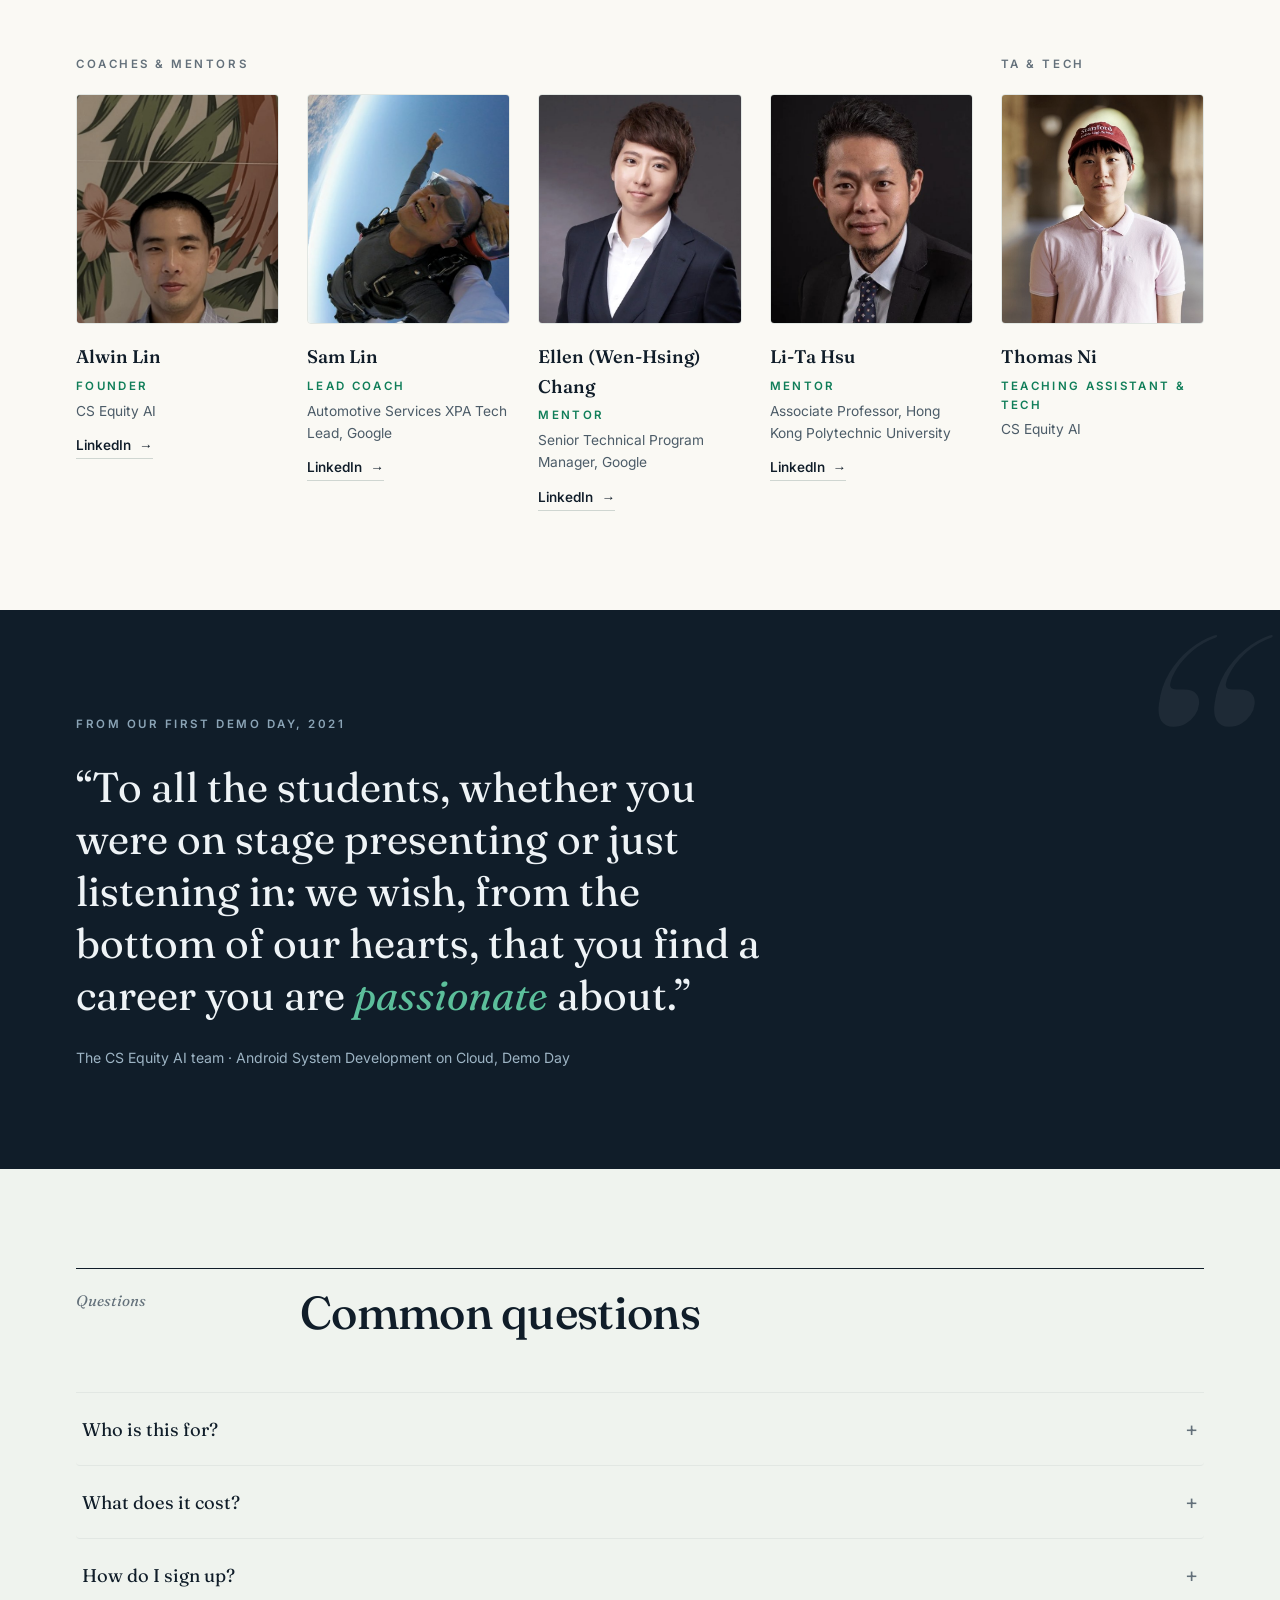
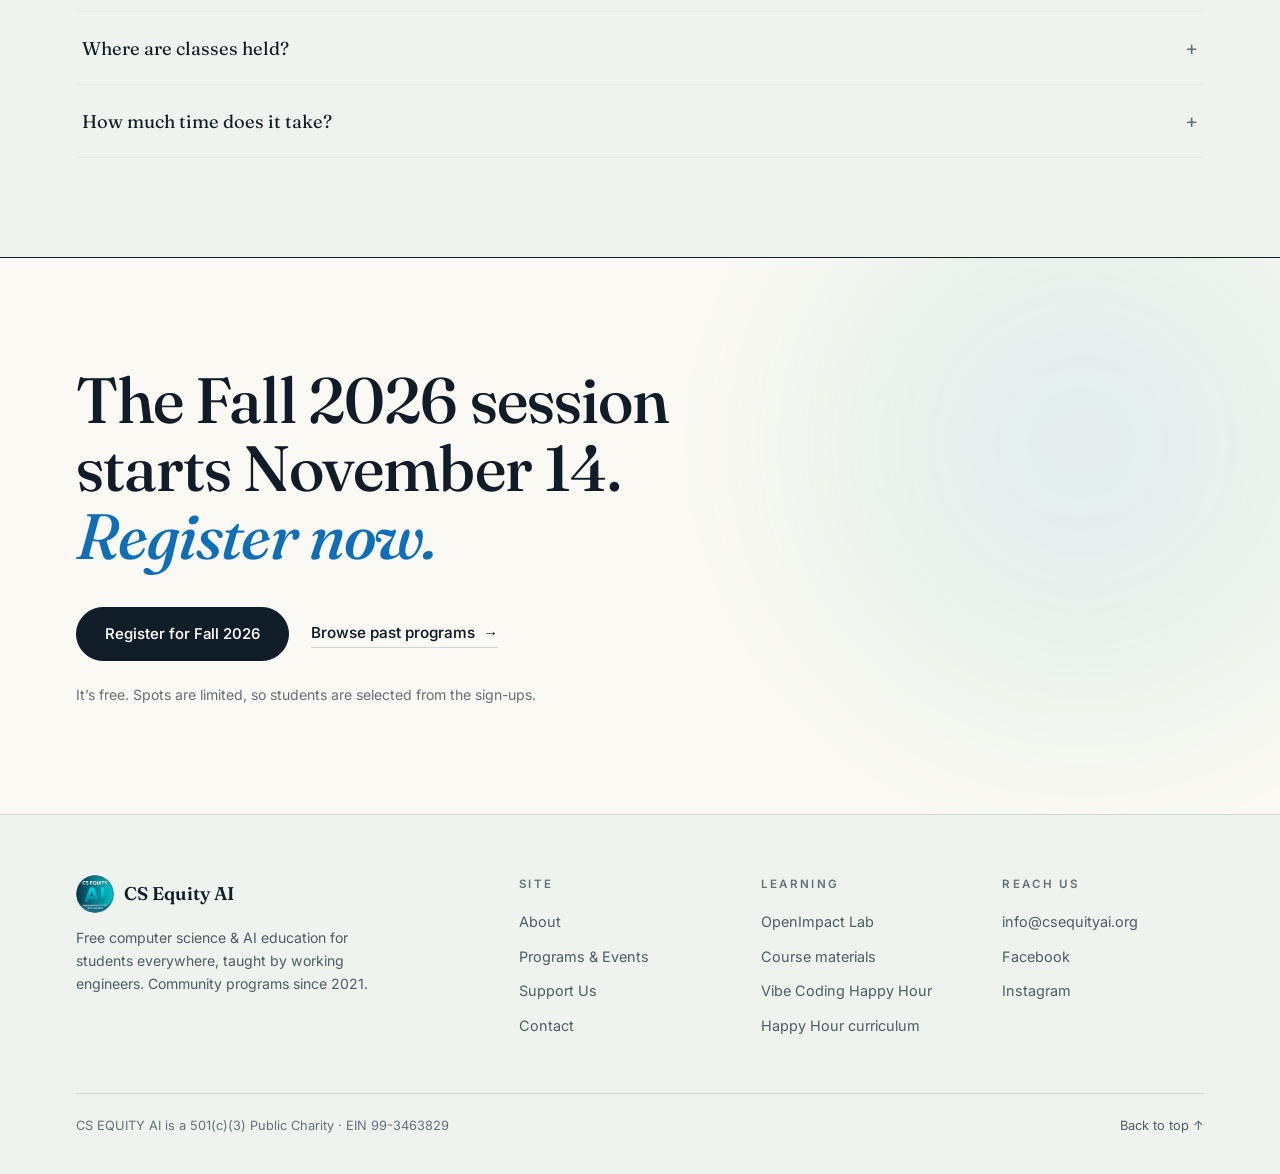
==== commit 9ffcbd13: "Add small micro-animations: moving arrows, flowing diagram lines, hover lifts CSS only, no layout or" ====
--- a/index.html
+++ b/index.html
@@ -28,7 +28,7 @@
   <link rel="preload" href="assets/fonts/v5.3.0/fraunces-latin-opsz-normal.woff2" as="font" type="font/woff2" crossorigin />
   <link rel="preload" href="assets/fonts/v5.3.0/fraunces-latin-opsz-italic.woff2" as="font" type="font/woff2" crossorigin />
   <link rel="preload" href="assets/fonts/v5.3.0/inter-latin-wght-normal.woff2" as="font" type="font/woff2" crossorigin />
-  <link rel="stylesheet" href="assets/css/style.css?v=3cc361c5" />
+  <link rel="stylesheet" href="assets/css/style.css?v=f10b6170" />
   <script>document.documentElement.className+=" js";addEventListener("load",function(){setTimeout(function(){if(!window.__cseq)document.documentElement.classList.remove("js")},1500)});</script>
 
   <script type="application/ld+json">{"@context":"https://schema.org","@graph":[{"@type":"NGO","@id":"https://csequityai.org/#org","name":"CS Equity AI","legalName":"CS EQUITY AI","alternateName":"CSEquityAI","url":"https://csequityai.org/","logo":"https://csequityai.org/assets/img/icon-512.png","image":"https://csequityai.org/assets/img/og-image.jpg","email":"info@csequityai.org","foundingDate":"2021","nonprofitStatus":"Nonprofit501c3","taxID":"99-3463829","description":"A 501(c)(3) public charity providing free computer science and AI education to students in the US, Taiwan and Hong Kong, taught by volunteer engineers from industry and academia.","areaServed":[{"@type":"Country","name":"United States"},{"@type":"Country","name":"Taiwan"},{"@type":"Country","name":"Hong Kong"}],"sameAs":["https://www.facebook.com/csequityai","https://www.instagram.com/csequityai/"],"contactPoint":[{"@type":"ContactPoint","contactType":"general","email":"info@csequityai.org","availableLanguage":["English","Chinese"]}]},{"@type":"WebSite","@id":"https://csequityai.org/#website","url":"https://csequityai.org/","name":"CS Equity AI","publisher":{"@id":"https://csequityai.org/#org"},"inLanguage":"en"},{"@type":"WebPage","@id":"https://csequityai.org/#page","url":"https://csequityai.org/","name":"Free CS & AI Education for Students — CS Equity AI","description":"CS Equity AI is a 501(c)(3) nonprofit teaching students worldwide to build with AI. Free live courses since 2021. Registration is open for the Fall 2026 session, starting November 14.","isPartOf":{"@id":"https://csequityai.org/#website"},"inLanguage":"en"},{"@type":"FAQPage","@id":"https://csequityai.org/#faq","mainEntity":[{"@type":"Question","name":"Who is this for?","acceptedAnswer":{"@type":"Answer","text":"High school, college and graduate students, and career changers. You don’t need any coding experience to start, and everything runs in the browser."}},{"@type":"Question","name":"What does it cost?","acceptedAnswer":{"@type":"Answer","text":"Nothing. Every program since 2021 has been free, funded by donations and corporate matching. We’re a 501(c)(3) public charity."}},{"@type":"Question","name":"How do I sign up?","acceptedAnswer":{"@type":"Answer","text":"For the Fall 2026 session, fill out the registration form. It’s free, spots are limited, and students are selected from the sign-ups. For our other programs, the starting point is the free Foundation course on the OpenImpact Lab."}},{"@type":"Question","name":"Where are classes held?","acceptedAnswer":{"@type":"Answer","text":"Courses are online, and past cohorts spanned the US, Taiwan, and Hong Kong with sessions scheduled across time zones. Vibe Coding Happy Hour workshops run in person."}},{"@type":"Question","name":"How much time does it take?","acceptedAnswer":{"@type":"Answer","text":"Level one is self-paced. The bootcamp runs one live session a week (about 90 minutes) plus team project work. Most students spend a few hours a week."}}]}]}</script>
@@ -46,7 +46,7 @@
       <a href="events.html">Programs & Events</a>
       <a href="support.html">Support Us</a>
       <a href="contact.html">Contact</a>
-      <a class="btn sm" href="https://forms.gle/d4iYPMVnYYJ8Zn3h9" target="_blank" rel="noopener"><span>Sign up for Nov&nbsp;14&nbsp;→</span></a>
+      <a class="btn sm" href="https://forms.gle/d4iYPMVnYYJ8Zn3h9" target="_blank" rel="noopener"><span>Sign up for Nov&nbsp;14&nbsp;<span class="a">→</span></span></a>
     </nav>
   </div>
 </header>
@@ -232,7 +232,7 @@
         <h3>Vibe Coding Happy Hour</h3>
         <p>A two-hour workshop that gets <strong>8–14 year olds</strong> building their first game with an AI coding agent. The pilot ran at a Google office in May 2026. The curriculum is open source, and schools can still request a free session.</p>
         <div class="foot">
-          <a class="btn sm" href="https://docs.google.com/forms/d/e/1FAIpQLSdrHpIXCjz7uJCodehNM42YMjyqG7-yfrKZv8hOTn7wK_TzmQ/viewform" target="_blank" rel="noopener"><span>Request a session →</span></a>
+          <a class="btn sm" href="https://docs.google.com/forms/d/e/1FAIpQLSdrHpIXCjz7uJCodehNM42YMjyqG7-yfrKZv8hOTn7wK_TzmQ/viewform" target="_blank" rel="noopener"><span>Request a session&nbsp;<span class="a">→</span></span></a>
           <a class="arrow-link" href="events/vibe-coding-happy-hour.html">Read the pilot recap <span class="a">→</span></a>
         </div>
       </div>
--- a/assets/css/style.css
+++ b/assets/css/style.css
@@ -1079,3 +1079,31 @@
 /* links inside the key-date box read as links */
 .date-cell p a { color: var(--blue); border-bottom: 1px solid #bcd8ec; }
 .date-cell p a:hover { border-color: var(--blue); }
+
+/* ============ micro-animations ============ */
+/* small, hover- or scroll-linked movement only; all of it is off under
+   prefers-reduced-motion */
+.btn .a { display: inline-block; transition: transform 0.25s var(--ease-out); }
+.btn:hover .a { transform: translateX(4px); }
+.arrow-link[target="_blank"]:hover .a { transform: translate(3px, -1px); }
+.event-head .back { display: inline-block; transition: transform 0.25s var(--ease-out); }
+.event-head .back:hover { transform: translateX(-4px); }
+.footer-bottom .top { display: inline-block; transition: transform 0.25s var(--ease-out), color 0.2s; }
+.footer-bottom .top:hover { transform: translateY(-2px); }
+/* course covers lift slightly when their card is hovered */
+.split .card-cover { transition: transform 0.4s var(--ease-out), box-shadow 0.4s ease; }
+.split > div:hover .card-cover { transform: translateY(-4px); box-shadow: 0 18px 30px -24px rgba(20, 40, 60, 0.4); }
+/* diagrams: dashed connectors flow in the direction of their arrow */
+.dg .dashed { animation: dg-flow 1.4s linear infinite; }
+@keyframes dg-flow { to { stroke-dashoffset: -9; } }
+/* archive prev/next: the label slides toward where it leads */
+.evt-nav .k { display: block; transition: transform 0.25s var(--ease-out); }
+.evt-nav a.prev:hover .k { transform: translateX(-4px); }
+.evt-nav a.next:hover .k { transform: translateX(4px); }
+/* level tabs: the active marker eases in */
+.path-sticky .names button.on::after { animation: dot-in 0.3s var(--ease-out); }
+@keyframes dot-in { from { transform: scale(0); } }
+@media (prefers-reduced-motion: reduce) {
+  .dg .dashed, .path-sticky .names button.on::after { animation: none; }
+  .btn .a, .arrow-link .a, .event-head .back, .footer-bottom .top, .split .card-cover, .evt-nav .k { transition: none; transform: none !important; }
+}
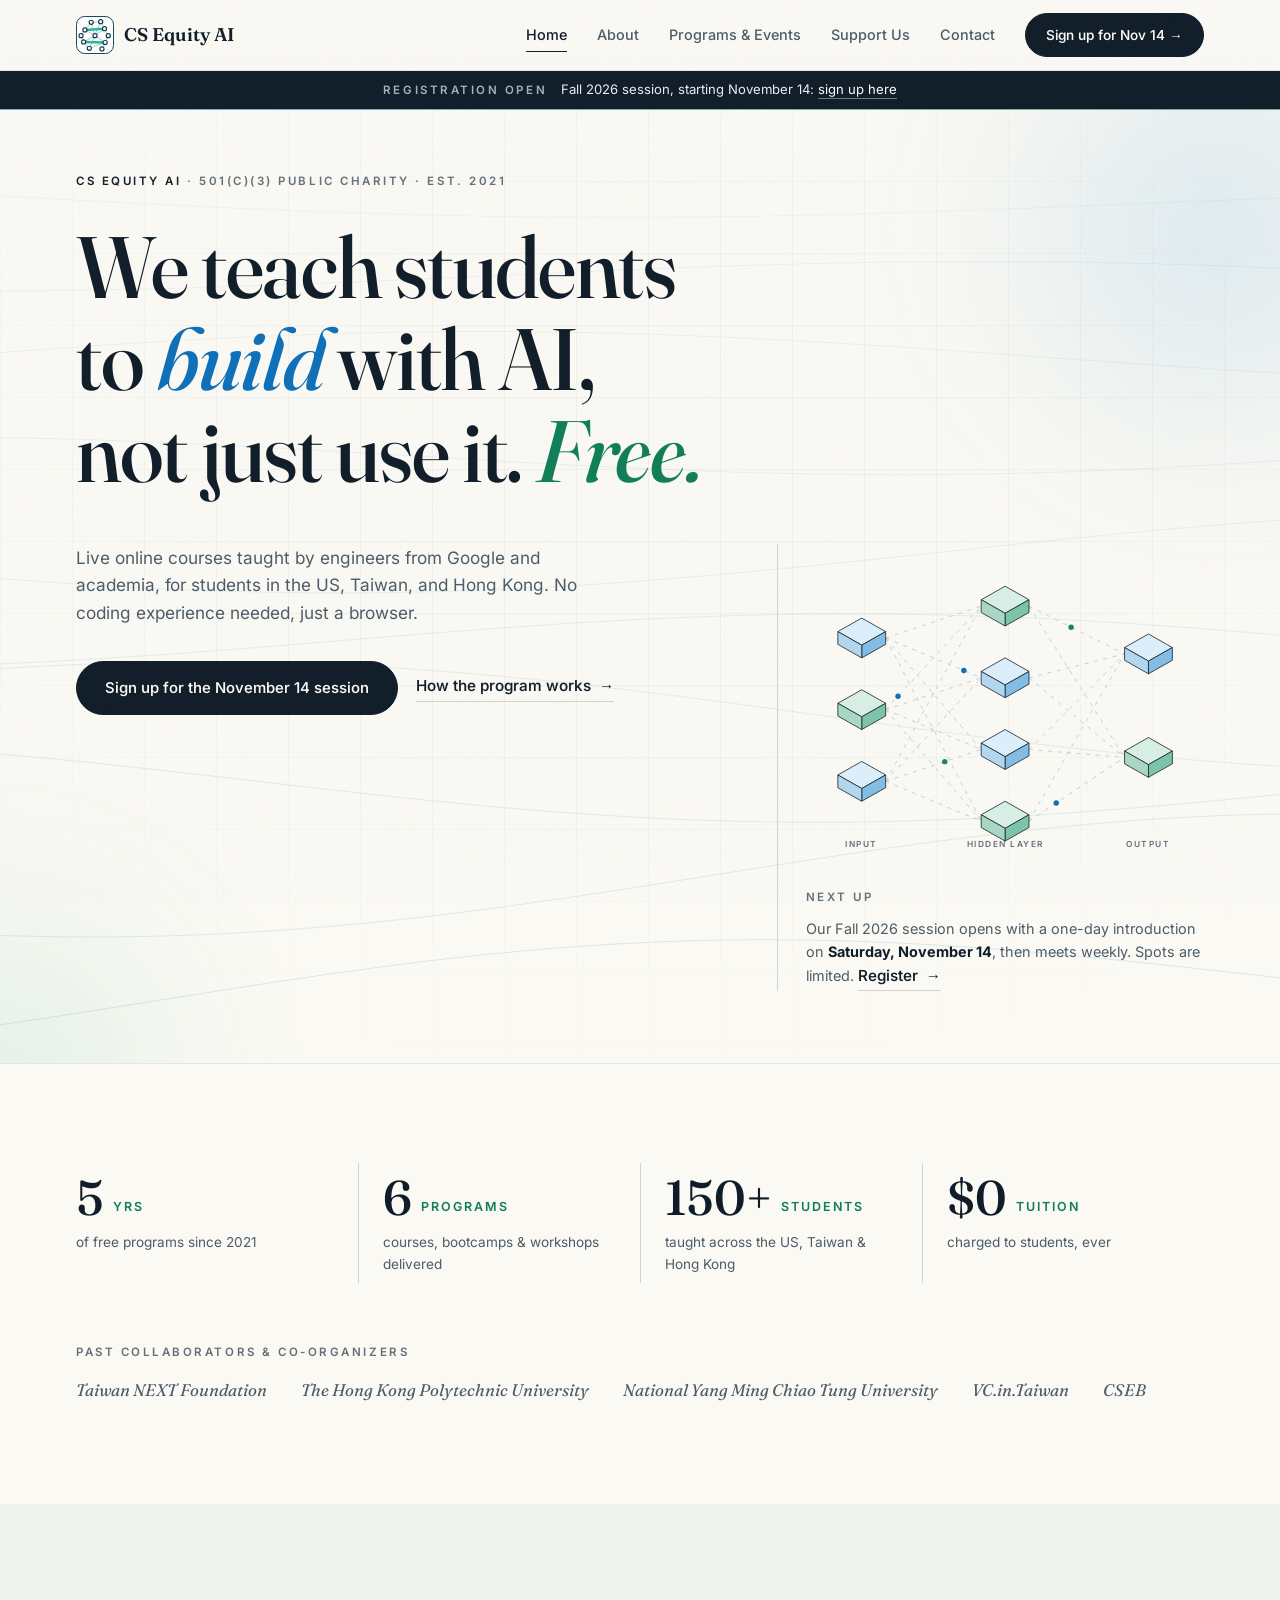
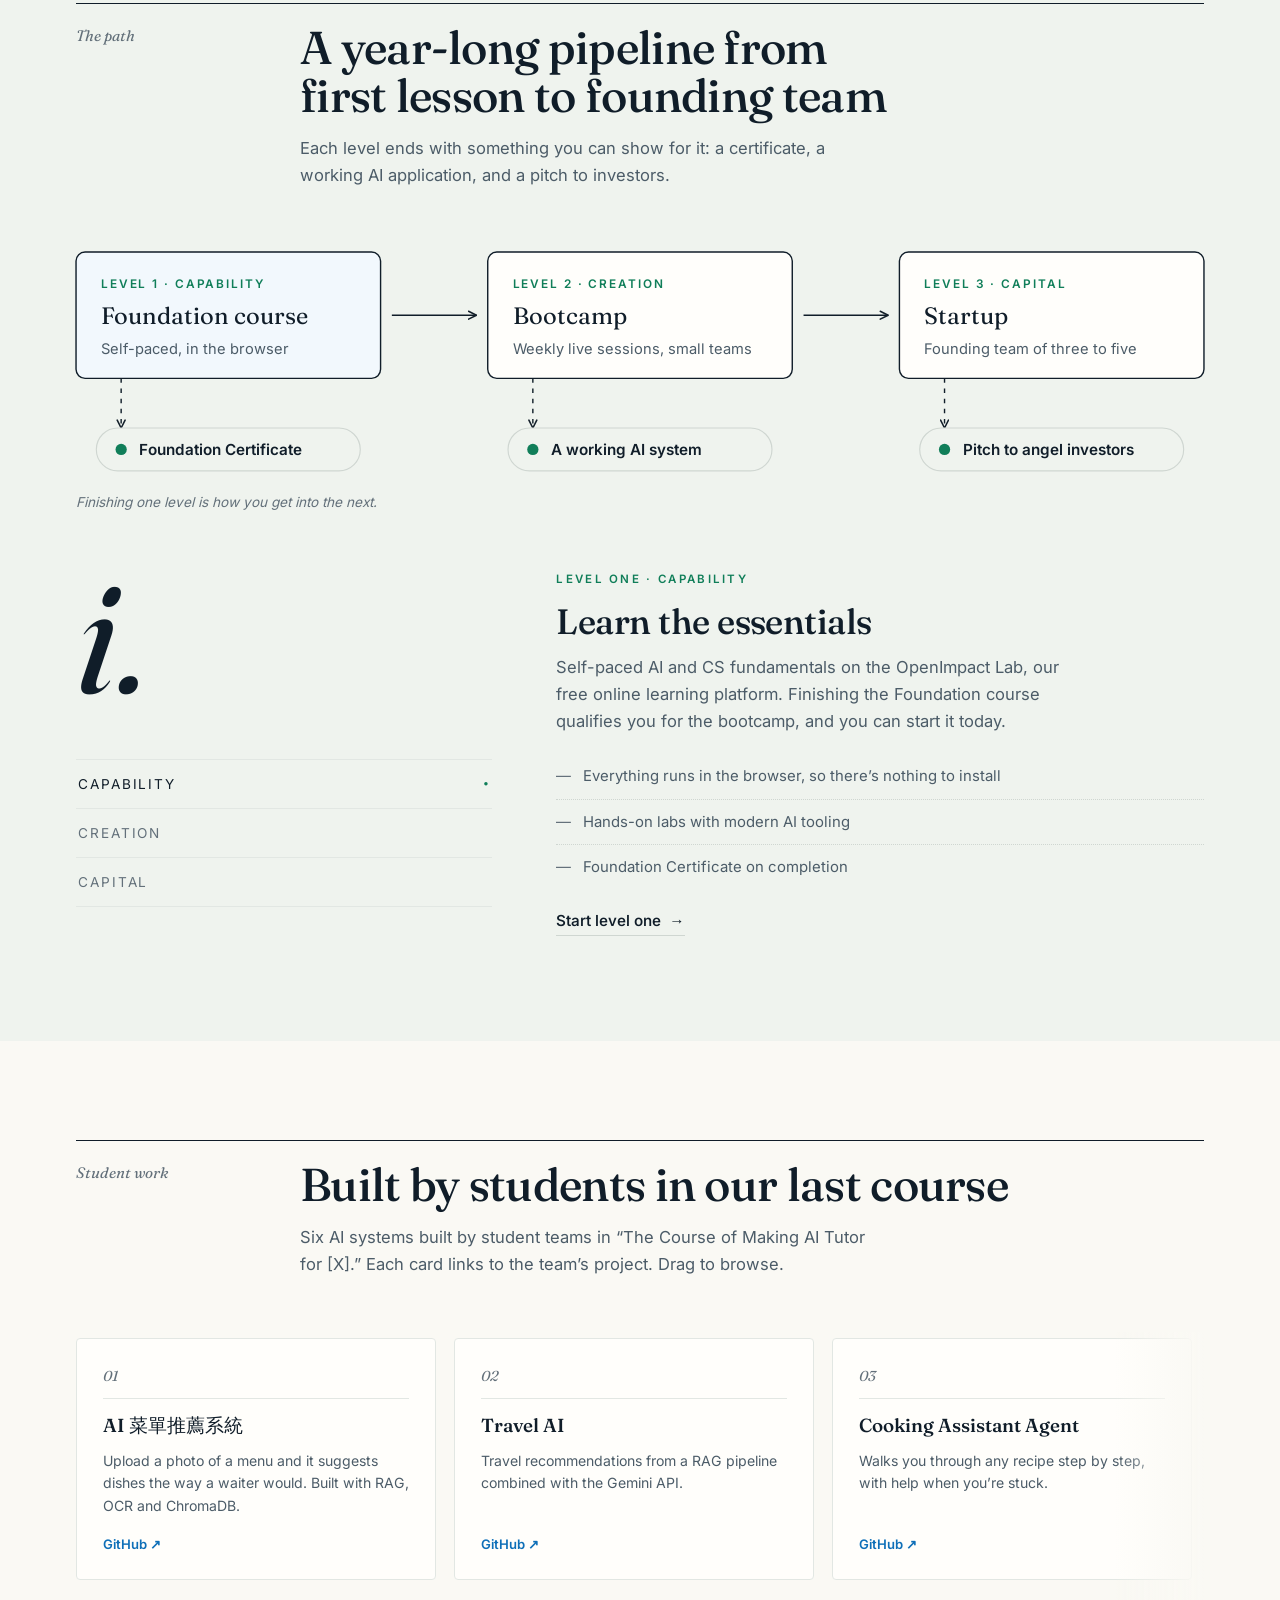
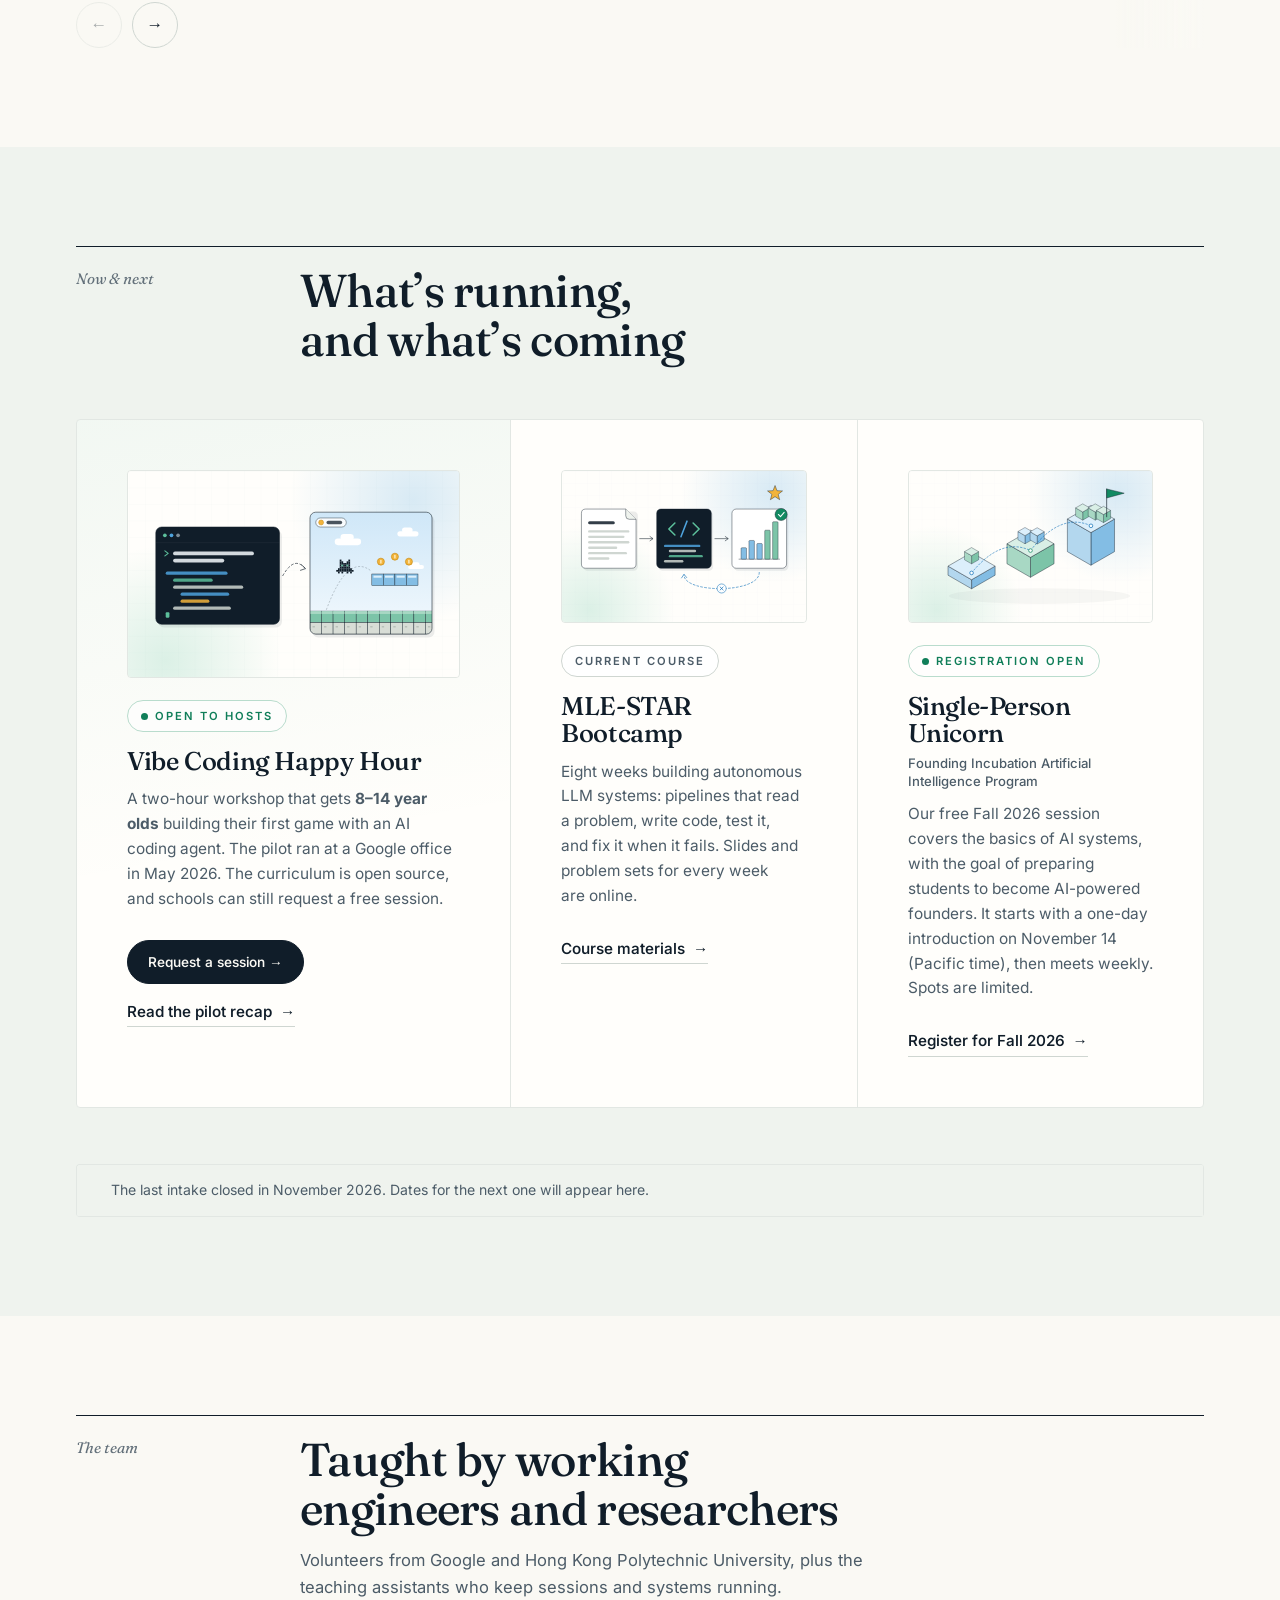
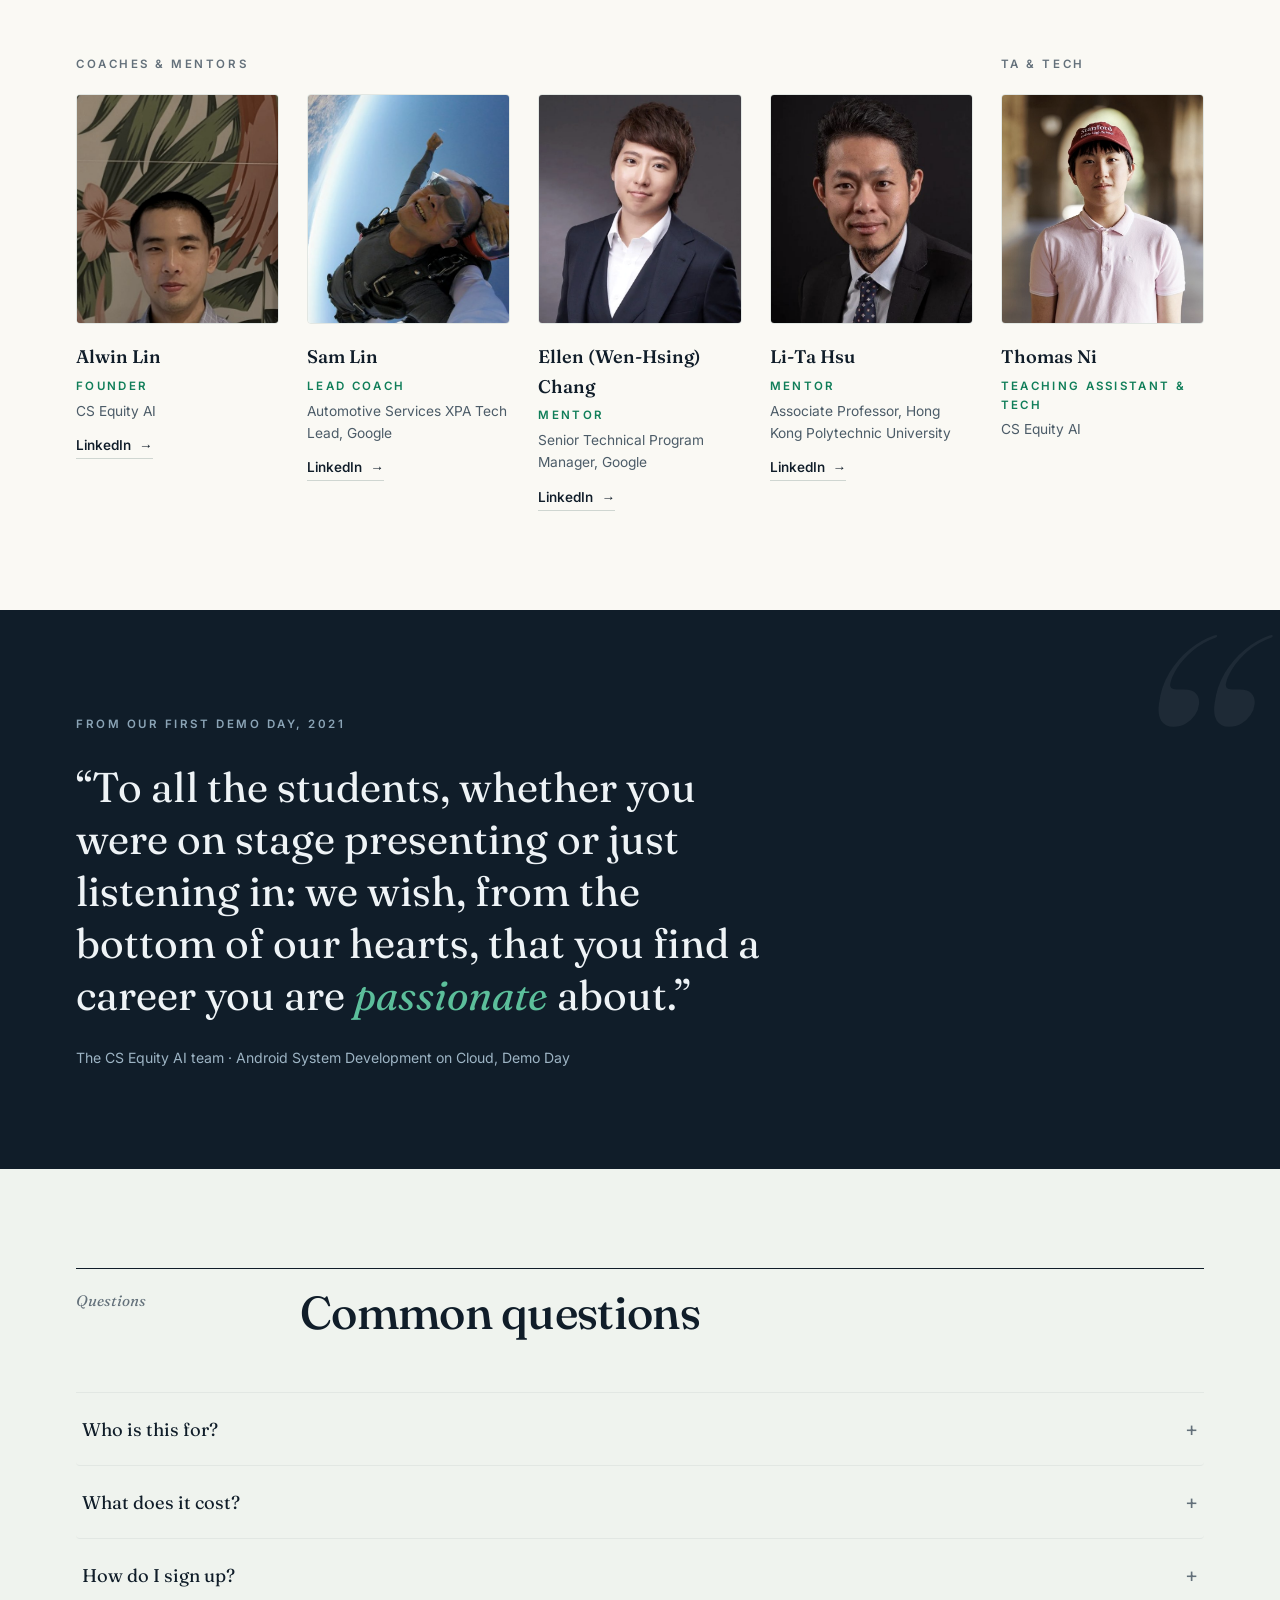
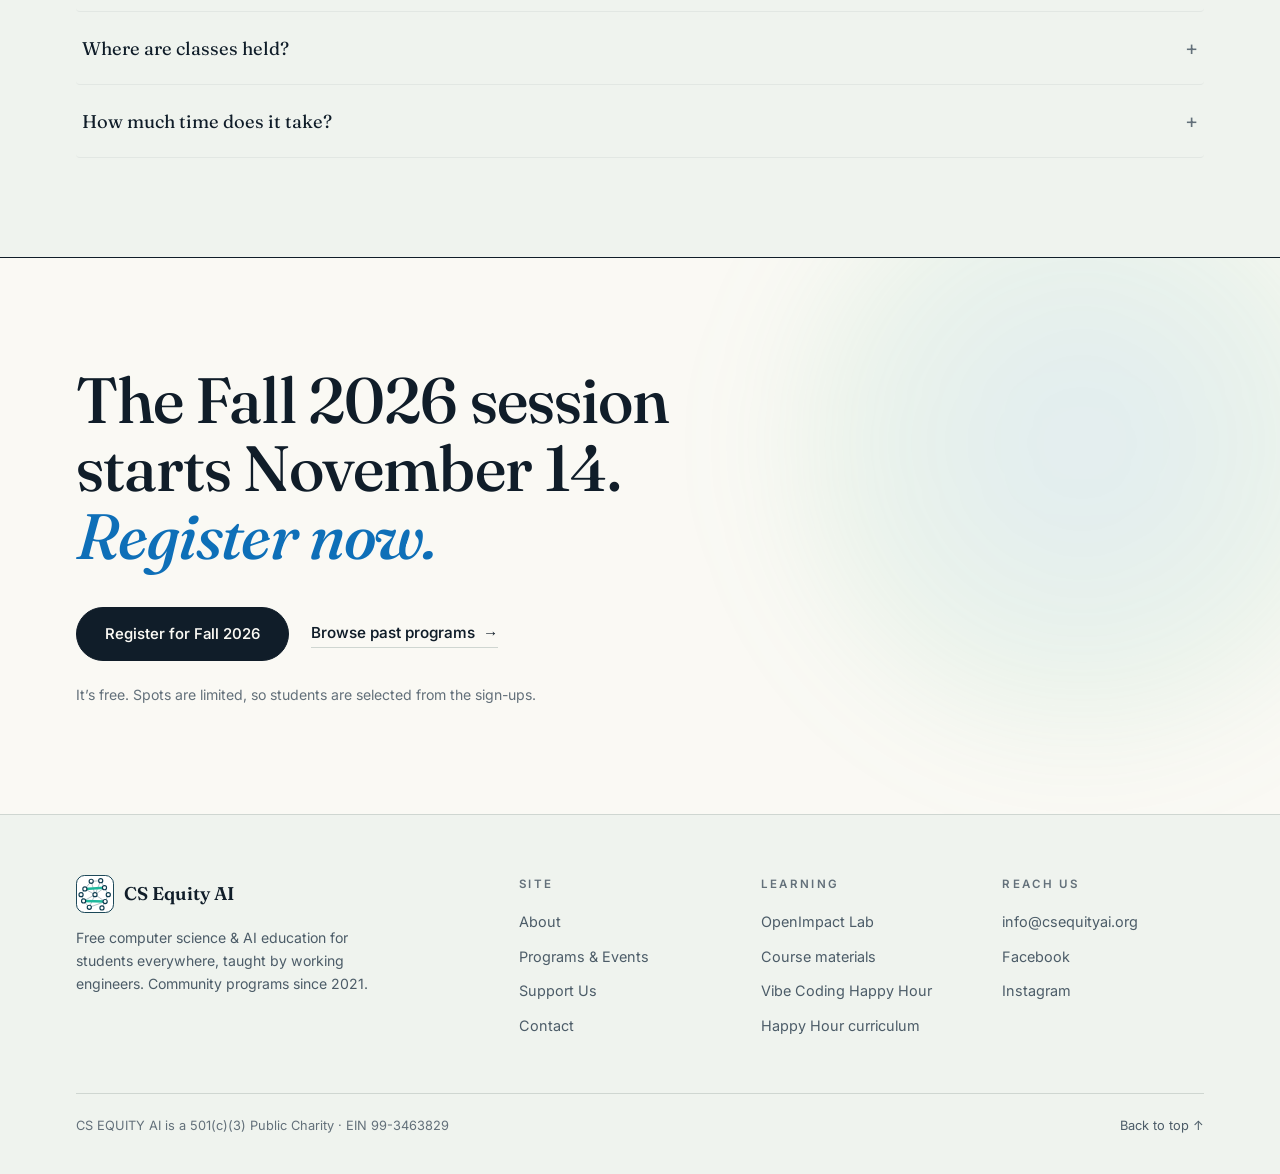
==== commit ea1ec5f2: "New logo: an equals sign drawn as a network The mark is two mint equals bars linking same-sized node" ====
--- a/index.html
+++ b/index.html
@@ -28,7 +28,7 @@
   <link rel="preload" href="assets/fonts/v5.3.0/fraunces-latin-opsz-normal.woff2" as="font" type="font/woff2" crossorigin />
   <link rel="preload" href="assets/fonts/v5.3.0/fraunces-latin-opsz-italic.woff2" as="font" type="font/woff2" crossorigin />
   <link rel="preload" href="assets/fonts/v5.3.0/inter-latin-wght-normal.woff2" as="font" type="font/woff2" crossorigin />
-  <link rel="stylesheet" href="assets/css/style.css?v=f10b6170" />
+  <link rel="stylesheet" href="assets/css/style.css?v=8923061e" />
   <script>document.documentElement.className+=" js";addEventListener("load",function(){setTimeout(function(){if(!window.__cseq)document.documentElement.classList.remove("js")},1500)});</script>
 
   <script type="application/ld+json">{"@context":"https://schema.org","@graph":[{"@type":"NGO","@id":"https://csequityai.org/#org","name":"CS Equity AI","legalName":"CS EQUITY AI","alternateName":"CSEquityAI","url":"https://csequityai.org/","logo":"https://csequityai.org/assets/img/icon-512.png","image":"https://csequityai.org/assets/img/og-image.jpg","email":"info@csequityai.org","foundingDate":"2021","nonprofitStatus":"Nonprofit501c3","taxID":"99-3463829","description":"A 501(c)(3) public charity providing free computer science and AI education to students in the US, Taiwan and Hong Kong, taught by volunteer engineers from industry and academia.","areaServed":[{"@type":"Country","name":"United States"},{"@type":"Country","name":"Taiwan"},{"@type":"Country","name":"Hong Kong"}],"sameAs":["https://www.facebook.com/csequityai","https://www.instagram.com/csequityai/"],"contactPoint":[{"@type":"ContactPoint","contactType":"general","email":"info@csequityai.org","availableLanguage":["English","Chinese"]}]},{"@type":"WebSite","@id":"https://csequityai.org/#website","url":"https://csequityai.org/","name":"CS Equity AI","publisher":{"@id":"https://csequityai.org/#org"},"inLanguage":"en"},{"@type":"WebPage","@id":"https://csequityai.org/#page","url":"https://csequityai.org/","name":"Free CS & AI Education for Students — CS Equity AI","description":"CS Equity AI is a 501(c)(3) nonprofit teaching students worldwide to build with AI. Free live courses since 2021. Registration is open for the Fall 2026 session, starting November 14.","isPartOf":{"@id":"https://csequityai.org/#website"},"inLanguage":"en"},{"@type":"FAQPage","@id":"https://csequityai.org/#faq","mainEntity":[{"@type":"Question","name":"Who is this for?","acceptedAnswer":{"@type":"Answer","text":"High school, college and graduate students, and career changers. You don’t need any coding experience to start, and everything runs in the browser."}},{"@type":"Question","name":"What does it cost?","acceptedAnswer":{"@type":"Answer","text":"Nothing. Every program since 2021 has been free, funded by donations and corporate matching. We’re a 501(c)(3) public charity."}},{"@type":"Question","name":"How do I sign up?","acceptedAnswer":{"@type":"Answer","text":"For the Fall 2026 session, fill out the registration form. It’s free, spots are limited, and students are selected from the sign-ups. For our other programs, the starting point is the free Foundation course on the OpenImpact Lab."}},{"@type":"Question","name":"Where are classes held?","acceptedAnswer":{"@type":"Answer","text":"Courses are online, and past cohorts spanned the US, Taiwan, and Hong Kong with sessions scheduled across time zones. Vibe Coding Happy Hour workshops run in person."}},{"@type":"Question","name":"How much time does it take?","acceptedAnswer":{"@type":"Answer","text":"Level one is self-paced. The bootcamp runs one live session a week (about 90 minutes) plus team project work. Most students spend a few hours a week."}}]}]}</script>
@@ -38,7 +38,7 @@
 
 <header class="nav" id="top">
   <div class="nav-inner">
-    <a class="brand" href="index.html"><img class="brand-mark" src="assets/img/logo-mark.png" width="38" height="38" alt="" /> CS&nbsp;Equity&nbsp;AI</a>
+    <a class="brand" href="index.html"><img class="brand-mark" src="assets/img/logo-mark.svg" width="38" height="38" alt="" /> CS&nbsp;Equity&nbsp;AI</a>
     <button class="nav-burger" aria-label="Menu" aria-expanded="false"><span></span><span></span><span></span></button>
     <nav class="nav-links">
       <a href="index.html" class="active">Home</a>
@@ -377,7 +377,7 @@
   <div class="footer-inner">
     <div class="footer-grid">
       <div>
-        <div class="brand"><img class="brand-mark" src="assets/img/logo-mark.png" width="38" height="38" alt="" /> CS&nbsp;Equity&nbsp;AI</div>
+        <div class="brand"><img class="brand-mark" src="assets/img/logo-mark.svg" width="38" height="38" alt="" /> CS&nbsp;Equity&nbsp;AI</div>
         <p>Free computer science &amp; AI education for students everywhere, taught by working engineers. Community programs since 2021.</p>
       </div>
       <div>
--- a/assets/css/style.css
+++ b/assets/css/style.css
@@ -144,7 +144,7 @@
   font-family: var(--serif); font-weight: 600; font-size: 1.15rem;
 }
 .brand svg, .brand-mark { display: block; }
-.brand-mark { width: 38px; height: 38px; border-radius: 50%; flex: none; }
+.brand-mark { width: 38px; height: 38px; flex: none; }
 .nav-links { display: flex; align-items: center; gap: 30px; margin-left: auto; }
 .nav-links > a:not(.btn) {
   position: relative;
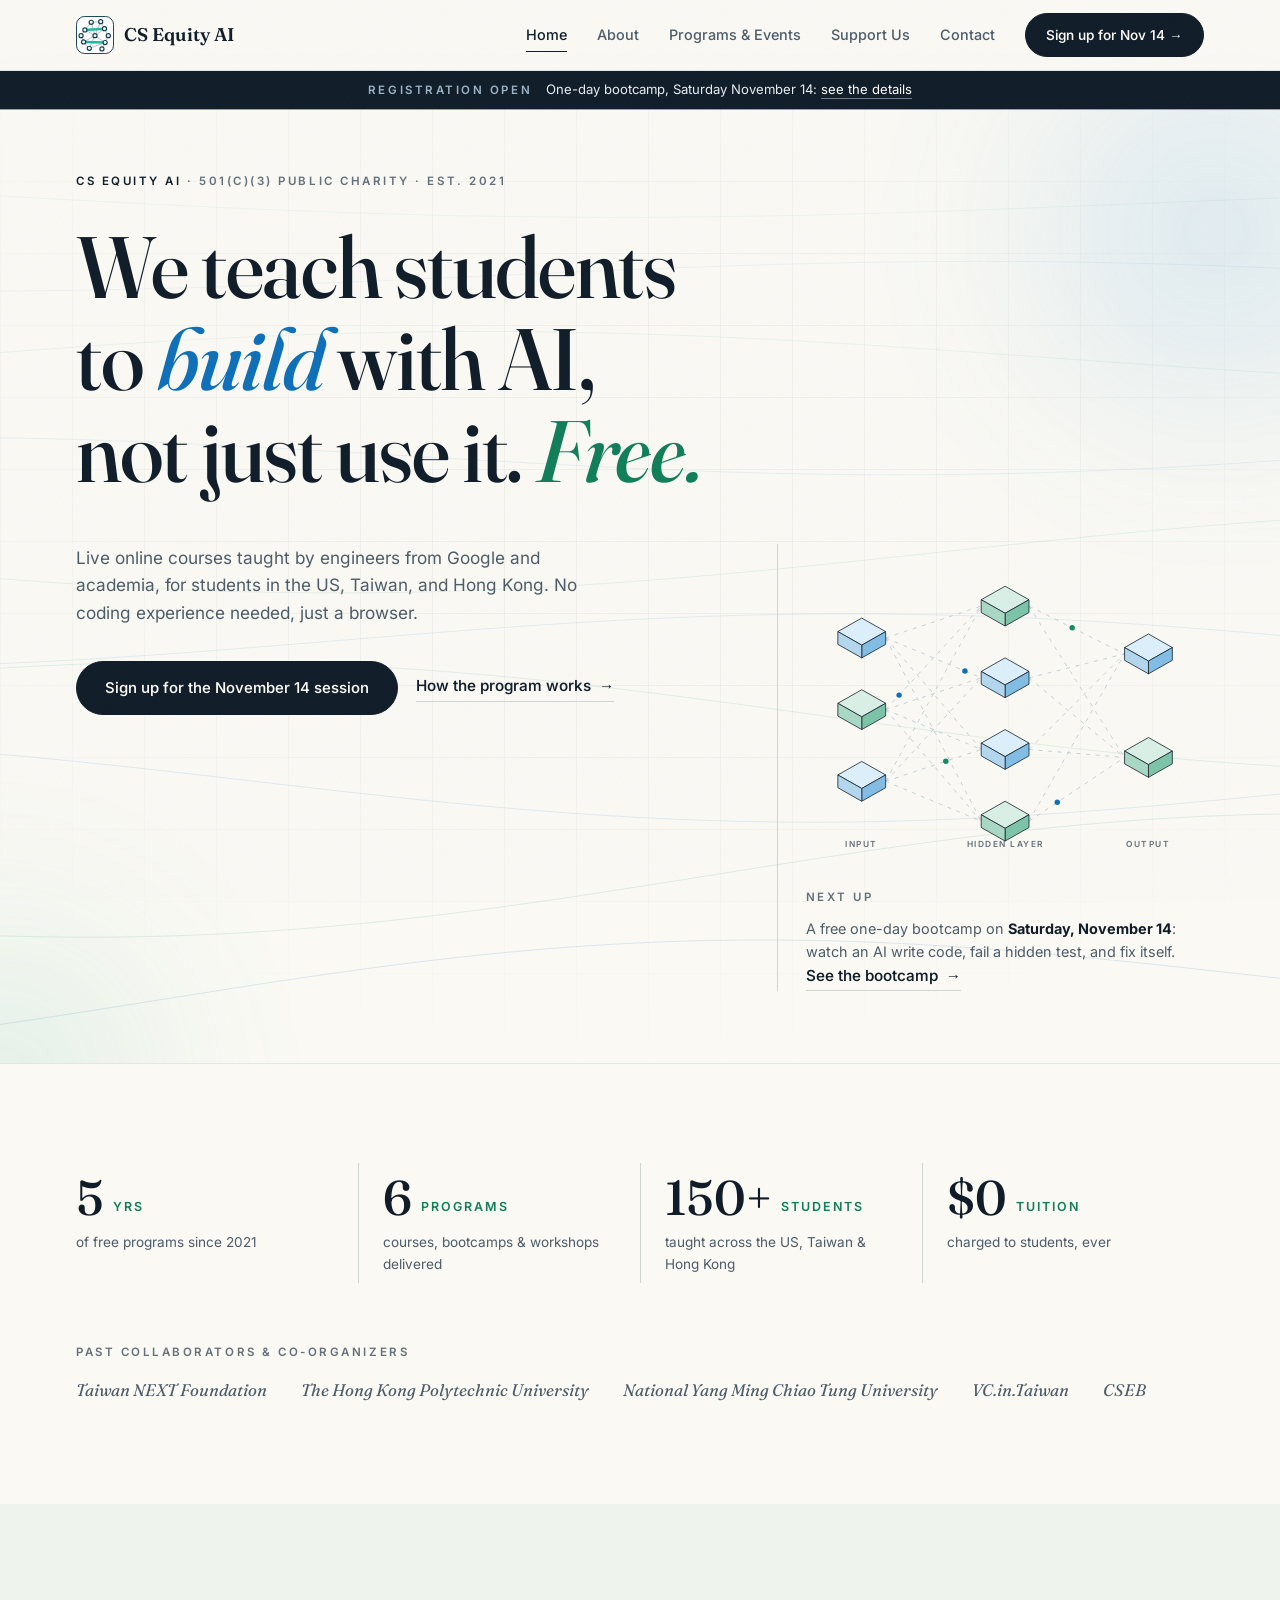
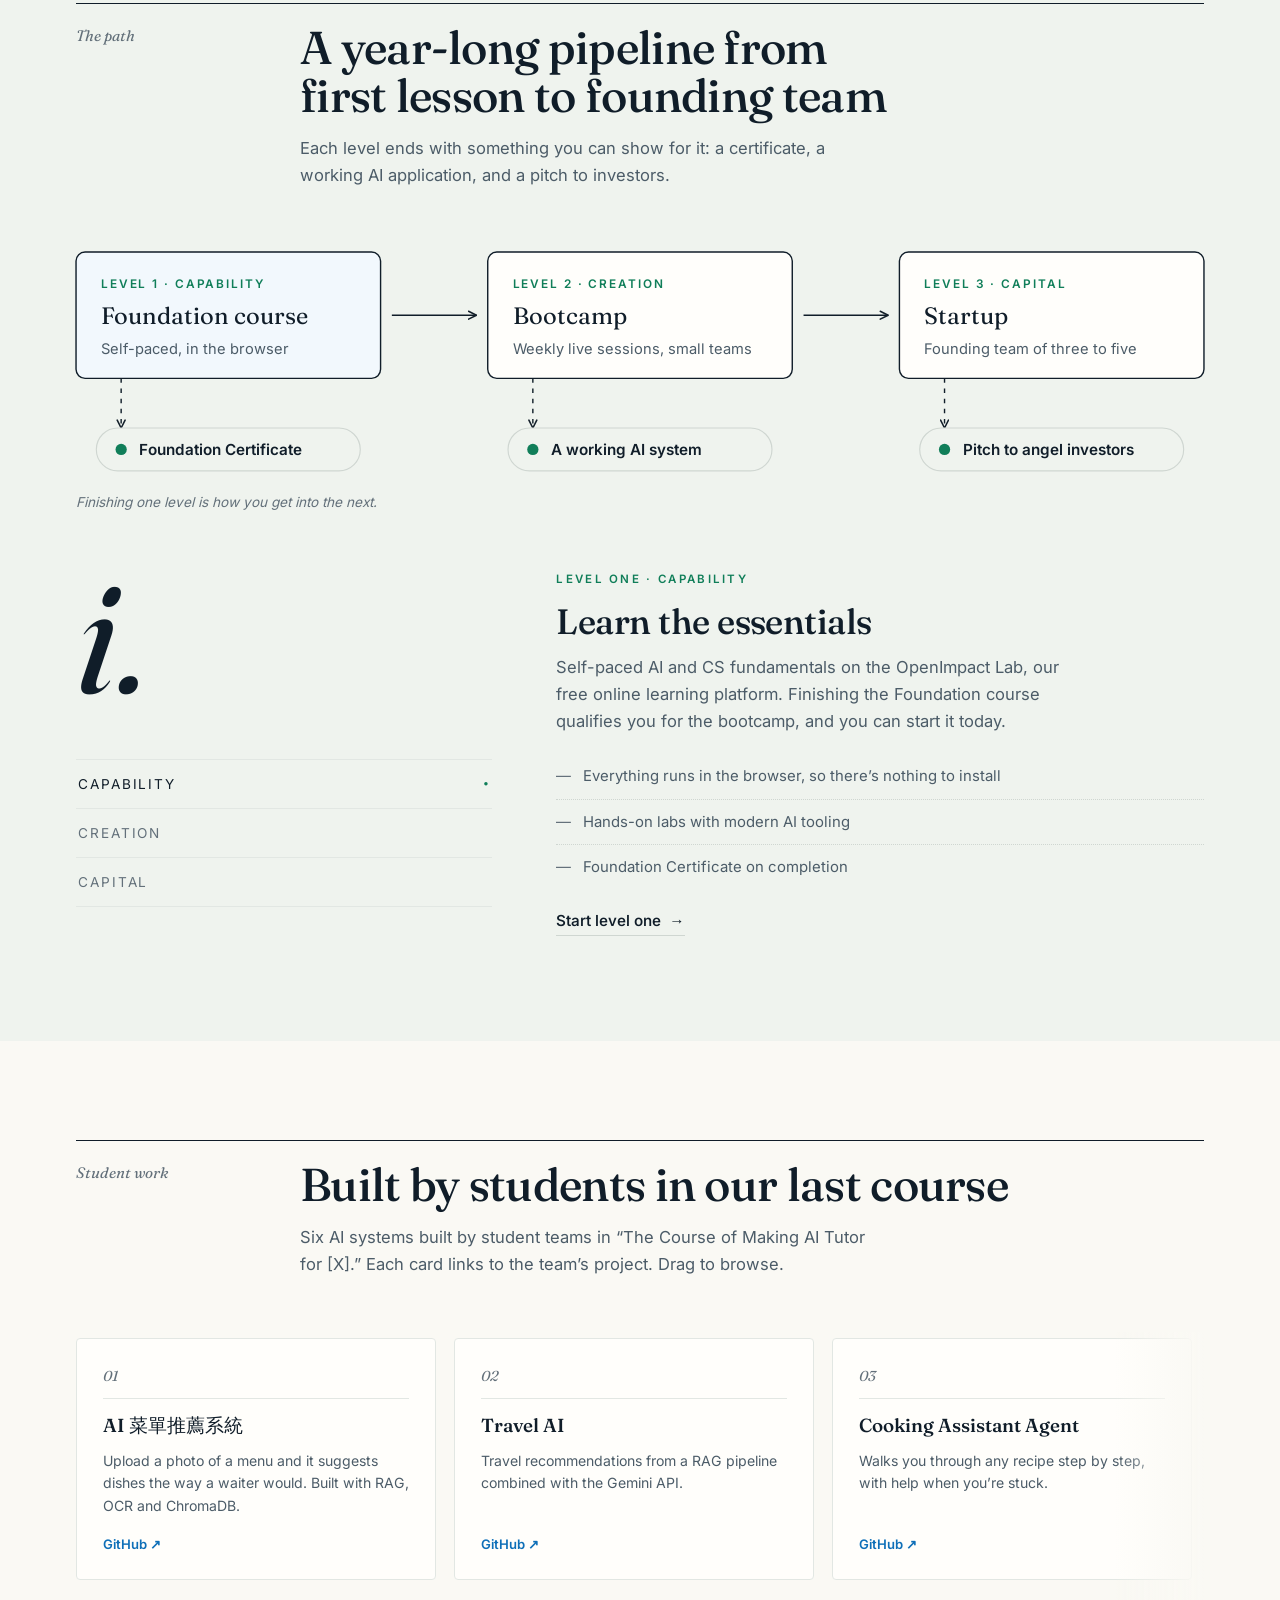
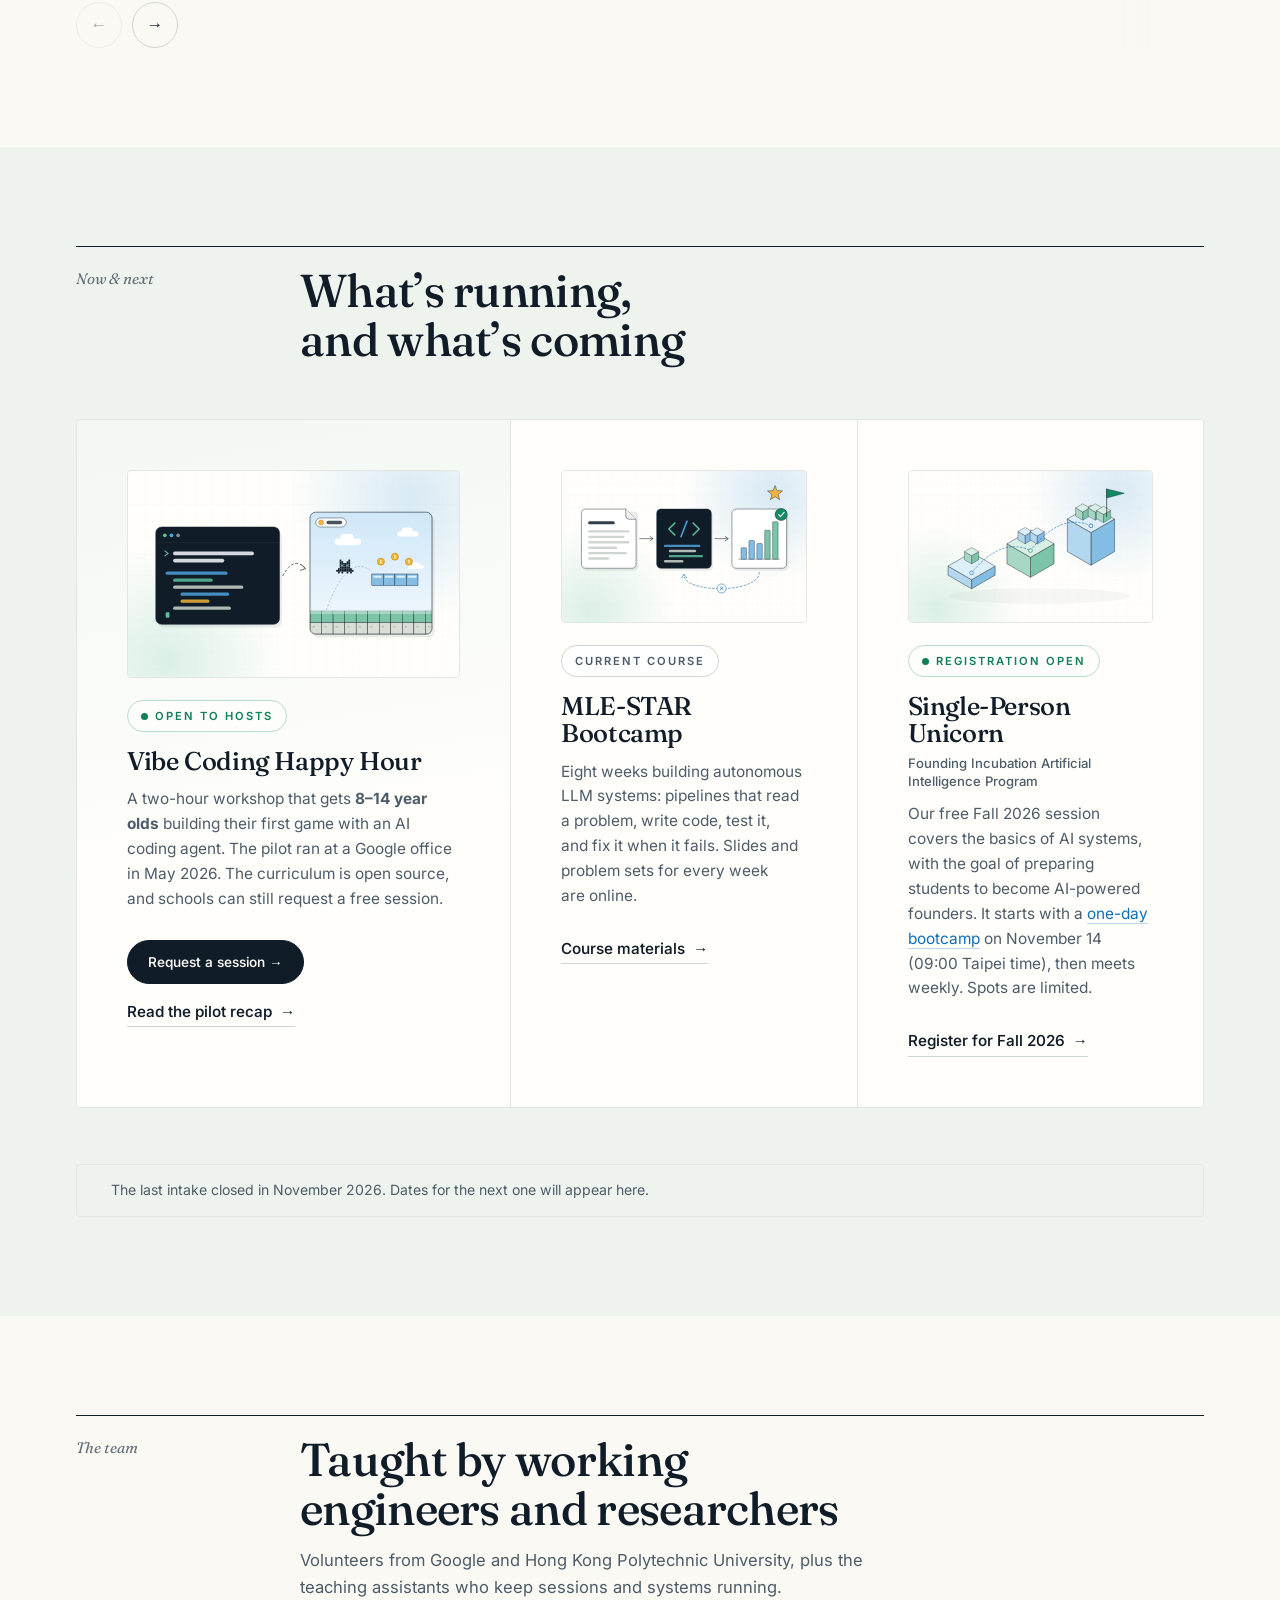
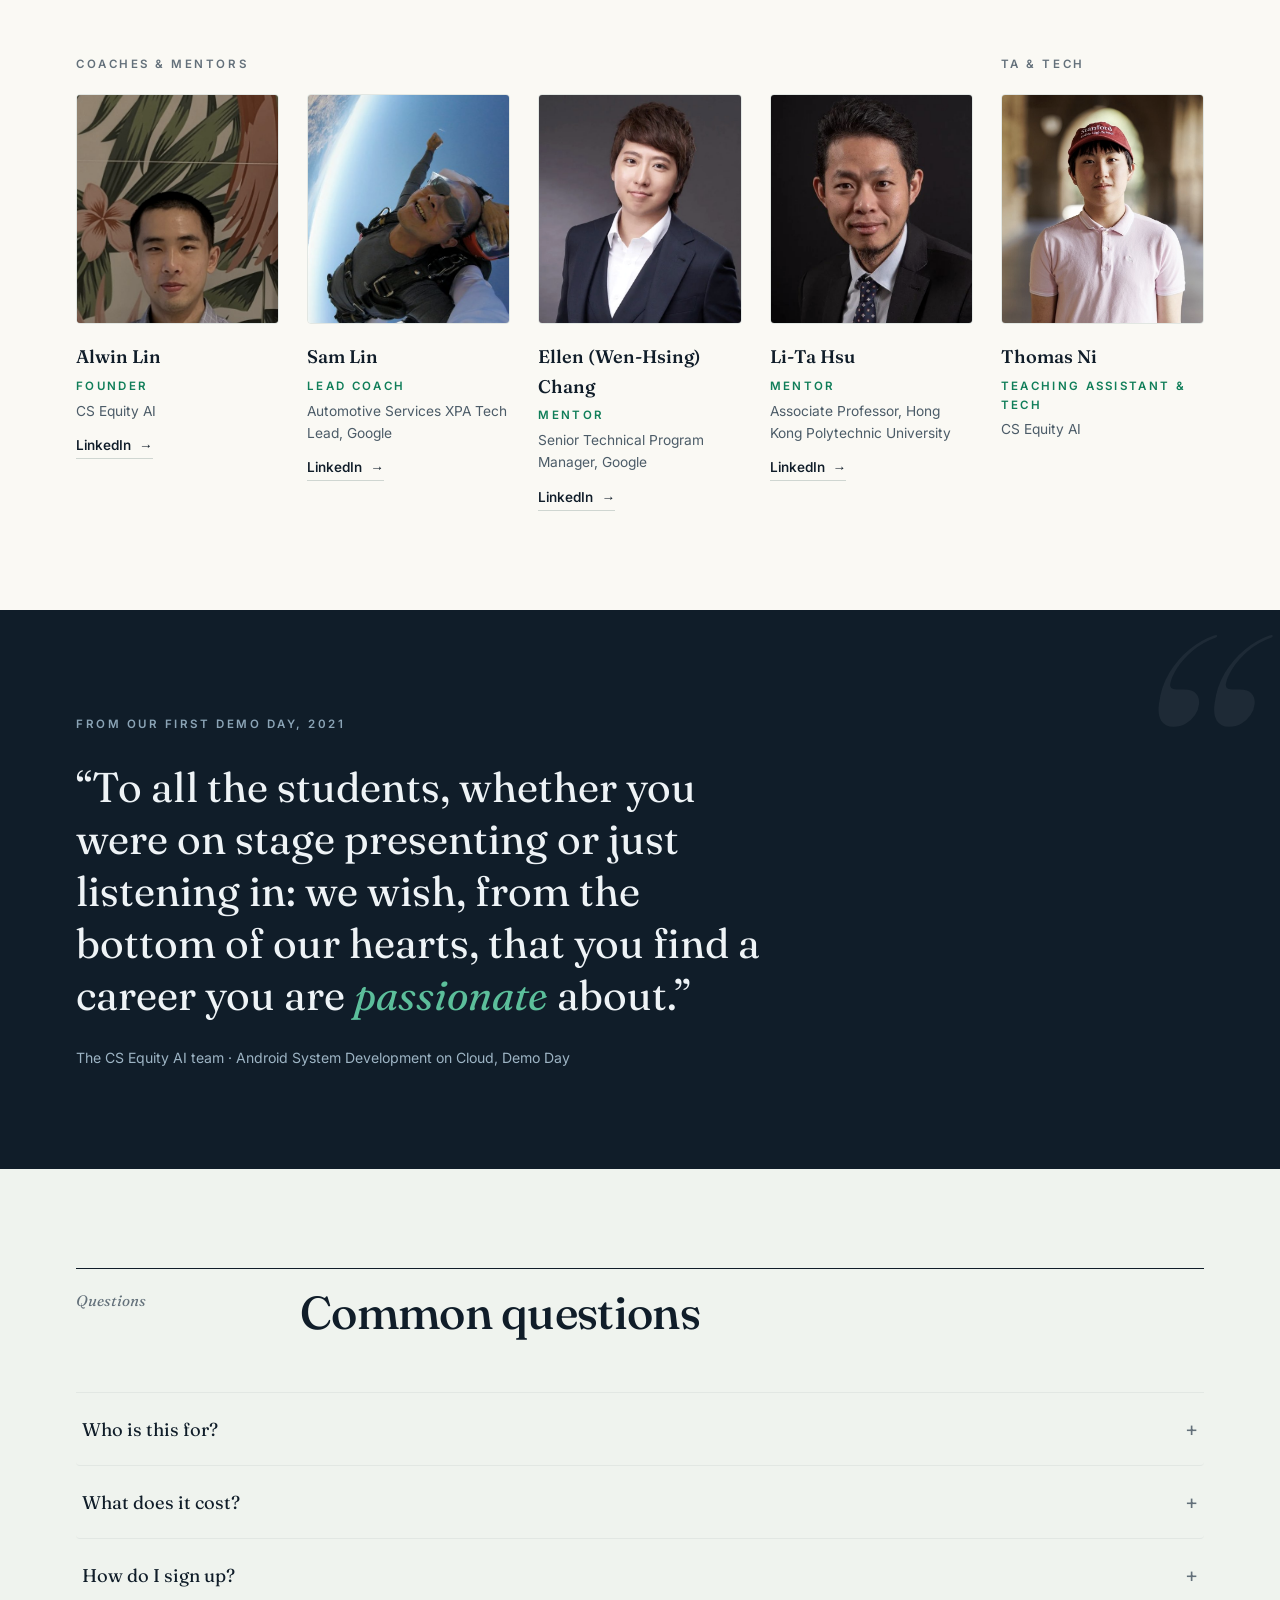
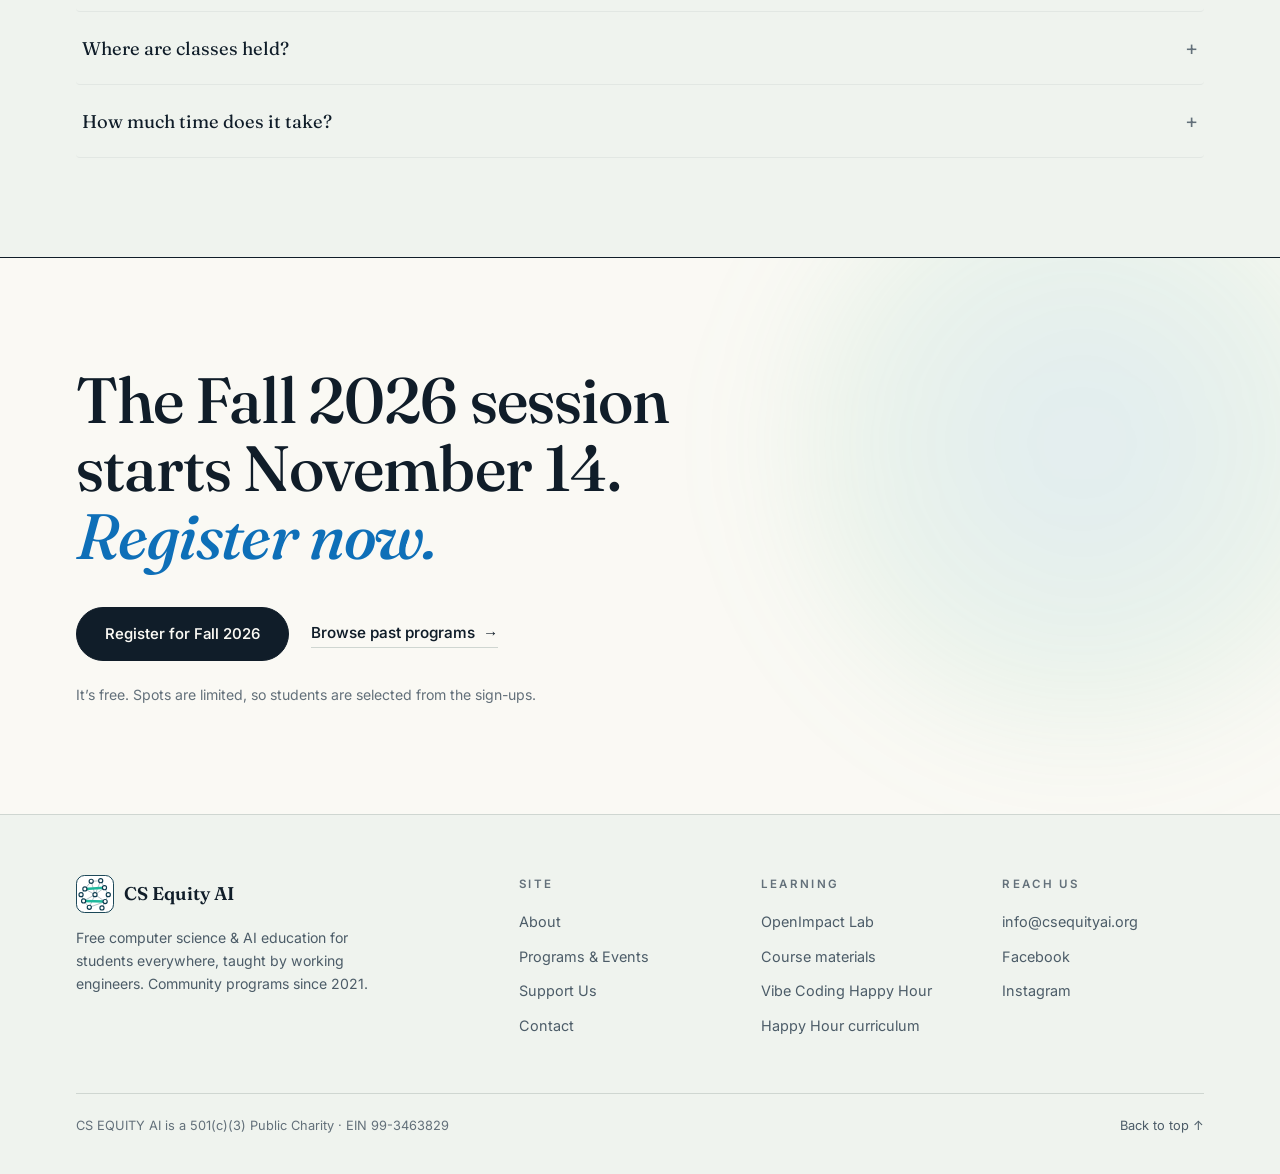
==== commit aae86a32: "Add /bootcamp: the Nov 14 one-day bootcamp page, in the site's design Alwin's landing-page content (" ====
--- a/index.html
+++ b/index.html
@@ -28,7 +28,7 @@
   <link rel="preload" href="assets/fonts/v5.3.0/fraunces-latin-opsz-normal.woff2" as="font" type="font/woff2" crossorigin />
   <link rel="preload" href="assets/fonts/v5.3.0/fraunces-latin-opsz-italic.woff2" as="font" type="font/woff2" crossorigin />
   <link rel="preload" href="assets/fonts/v5.3.0/inter-latin-wght-normal.woff2" as="font" type="font/woff2" crossorigin />
-  <link rel="stylesheet" href="assets/css/style.css?v=8923061e" />
+  <link rel="stylesheet" href="assets/css/style.css?v=0a7c9765" />
   <script>document.documentElement.className+=" js";addEventListener("load",function(){setTimeout(function(){if(!window.__cseq)document.documentElement.classList.remove("js")},1500)});</script>
 
   <script type="application/ld+json">{"@context":"https://schema.org","@graph":[{"@type":"NGO","@id":"https://csequityai.org/#org","name":"CS Equity AI","legalName":"CS EQUITY AI","alternateName":"CSEquityAI","url":"https://csequityai.org/","logo":"https://csequityai.org/assets/img/icon-512.png","image":"https://csequityai.org/assets/img/og-image.jpg","email":"info@csequityai.org","foundingDate":"2021","nonprofitStatus":"Nonprofit501c3","taxID":"99-3463829","description":"A 501(c)(3) public charity providing free computer science and AI education to students in the US, Taiwan and Hong Kong, taught by volunteer engineers from industry and academia.","areaServed":[{"@type":"Country","name":"United States"},{"@type":"Country","name":"Taiwan"},{"@type":"Country","name":"Hong Kong"}],"sameAs":["https://www.facebook.com/csequityai","https://www.instagram.com/csequityai/"],"contactPoint":[{"@type":"ContactPoint","contactType":"general","email":"info@csequityai.org","availableLanguage":["English","Chinese"]}]},{"@type":"WebSite","@id":"https://csequityai.org/#website","url":"https://csequityai.org/","name":"CS Equity AI","publisher":{"@id":"https://csequityai.org/#org"},"inLanguage":"en"},{"@type":"WebPage","@id":"https://csequityai.org/#page","url":"https://csequityai.org/","name":"Free CS & AI Education for Students — CS Equity AI","description":"CS Equity AI is a 501(c)(3) nonprofit teaching students worldwide to build with AI. Free live courses since 2021. Registration is open for the Fall 2026 session, starting November 14.","isPartOf":{"@id":"https://csequityai.org/#website"},"inLanguage":"en"},{"@type":"FAQPage","@id":"https://csequityai.org/#faq","mainEntity":[{"@type":"Question","name":"Who is this for?","acceptedAnswer":{"@type":"Answer","text":"High school, college and graduate students, and career changers. You don’t need any coding experience to start, and everything runs in the browser."}},{"@type":"Question","name":"What does it cost?","acceptedAnswer":{"@type":"Answer","text":"Nothing. Every program since 2021 has been free, funded by donations and corporate matching. We’re a 501(c)(3) public charity."}},{"@type":"Question","name":"How do I sign up?","acceptedAnswer":{"@type":"Answer","text":"For the Fall 2026 session, fill out the registration form. It’s free, spots are limited, and students are selected from the sign-ups. For our other programs, the starting point is the free Foundation course on the OpenImpact Lab."}},{"@type":"Question","name":"Where are classes held?","acceptedAnswer":{"@type":"Answer","text":"Courses are online, and past cohorts spanned the US, Taiwan, and Hong Kong with sessions scheduled across time zones. Vibe Coding Happy Hour workshops run in person."}},{"@type":"Question","name":"How much time does it take?","acceptedAnswer":{"@type":"Answer","text":"Level one is self-paced. The bootcamp runs one live session a week (about 90 minutes) plus team project work. Most students spend a few hours a week."}}]}]}</script>
@@ -52,7 +52,7 @@
 </header>
 
 <div class="announce">
-  <span class="label">Registration open</span> Fall 2026 session, starting November 14: <a href="https://forms.gle/d4iYPMVnYYJ8Zn3h9" target="_blank" rel="noopener">sign up here</a>
+  <span class="label">Registration open</span> One-day bootcamp, Saturday November 14: <a href="bootcamp.html">see the details</a>
 </div>
 
 
@@ -73,7 +73,7 @@
       <div class="hero-side reveal">
         <svg class="net-viz" viewBox="0 0 500 400" role="img" aria-label="Isometric neural network illustration"><line class="ln" x1="100" y1="118.0" x2="220" y2="78.0"/><line class="ln" x1="100" y1="118.0" x2="220" y2="168.0"/><line class="ln" x1="100" y1="118.0" x2="220" y2="258.0"/><line class="ln" x1="100" y1="118.0" x2="220" y2="348.0"/><line class="ln" x1="100" y1="208.0" x2="220" y2="78.0"/><line class="ln" x1="100" y1="208.0" x2="220" y2="168.0"/><line class="ln" x1="100" y1="208.0" x2="220" y2="258.0"/><line class="ln" x1="100" y1="208.0" x2="220" y2="348.0"/><line class="ln" x1="100" y1="298.0" x2="220" y2="78.0"/><line class="ln" x1="100" y1="298.0" x2="220" y2="168.0"/><line class="ln" x1="100" y1="298.0" x2="220" y2="258.0"/><line class="ln" x1="100" y1="298.0" x2="220" y2="348.0"/><line class="ln" x1="280" y1="78.0" x2="400" y2="138.0"/><line class="ln" x1="280" y1="78.0" x2="400" y2="268.0"/><line class="ln" x1="280" y1="168.0" x2="400" y2="138.0"/><line class="ln" x1="280" y1="168.0" x2="400" y2="268.0"/><line class="ln" x1="280" y1="258.0" x2="400" y2="138.0"/><line class="ln" x1="280" y1="258.0" x2="400" y2="268.0"/><line class="ln" x1="280" y1="348.0" x2="400" y2="138.0"/><line class="ln" x1="280" y1="348.0" x2="400" y2="268.0"/><circle r="3.4" fill="#0e6fb8" opacity="0"><animateMotion dur="4.5s" begin="0s" repeatCount="indefinite" path="M 100 118.0 L 220 168.0"/><animate attributeName="opacity" values="0;1;1;0" keyTimes="0;0.08;0.85;1" dur="4.5s" begin="0s" repeatCount="indefinite"/></circle><circle r="3.4" fill="#128a62" opacity="0"><animateMotion dur="4.5s" begin="0.9s" repeatCount="indefinite" path="M 100 298.0 L 220 258.0"/><animate attributeName="opacity" values="0;1;1;0" keyTimes="0;0.08;0.85;1" dur="4.5s" begin="0.9s" repeatCount="indefinite"/></circle><circle r="3.4" fill="#128a62" opacity="0"><animateMotion dur="4.5s" begin="1.7s" repeatCount="indefinite" path="M 280 78.0 L 400 138.0"/><animate attributeName="opacity" values="0;1;1;0" keyTimes="0;0.08;0.85;1" dur="4.5s" begin="1.7s" repeatCount="indefinite"/></circle><circle r="3.4" fill="#0e6fb8" opacity="0"><animateMotion dur="4.5s" begin="2.4s" repeatCount="indefinite" path="M 280 348.0 L 400 268.0"/><animate attributeName="opacity" values="0;1;1;0" keyTimes="0;0.08;0.85;1" dur="4.5s" begin="2.4s" repeatCount="indefinite"/></circle><circle r="3.4" fill="#0e6fb8" opacity="0"><animateMotion dur="4.5s" begin="3.1s" repeatCount="indefinite" path="M 100 208.0 L 220 78.0"/><animate attributeName="opacity" values="0;1;1;0" keyTimes="0;0.08;0.85;1" dur="4.5s" begin="3.1s" repeatCount="indefinite"/></circle><circle r="3.4" fill="#128a62" opacity="0"><animateMotion dur="4.5s" begin="3.8s" repeatCount="indefinite" path="M 280 168.0 L 400 268.0"/><animate attributeName="opacity" values="0;1;1;0" keyTimes="0;0.08;0.85;1" dur="4.5s" begin="3.8s" repeatCount="indefinite"/></circle><g class="cube" style="animation-delay:0.00s"><polygon points="70,93 100,110 70,127 40,110" fill="#dceffb" stroke="#14202b" stroke-width="1"/><polygon points="100,110 100,126 70,143 70,127" fill="#83bde4" stroke="#14202b" stroke-width="1"/><polygon points="40,110 70,127 70,143 40,126" fill="#b3d7ee" stroke="#14202b" stroke-width="1"/></g><g class="cube" style="animation-delay:0.35s"><polygon points="70,183 100,200 70,217 40,200" fill="#d9efe6" stroke="#14202b" stroke-width="1"/><polygon points="100,200 100,216 70,233 70,217" fill="#7cc4a8" stroke="#14202b" stroke-width="1"/><polygon points="40,200 70,217 70,233 40,216" fill="#a8d8c4" stroke="#14202b" stroke-width="1"/></g><g class="cube" style="animation-delay:0.70s"><polygon points="70,273 100,290 70,307 40,290" fill="#dceffb" stroke="#14202b" stroke-width="1"/><polygon points="100,290 100,306 70,323 70,307" fill="#83bde4" stroke="#14202b" stroke-width="1"/><polygon points="40,290 70,307 70,323 40,306" fill="#b3d7ee" stroke="#14202b" stroke-width="1"/></g><g class="cube" style="animation-delay:1.05s"><polygon points="250,53 280,70 250,87 220,70" fill="#d9efe6" stroke="#14202b" stroke-width="1"/><polygon points="280,70 280,86 250,103 250,87" fill="#7cc4a8" stroke="#14202b" stroke-width="1"/><polygon points="220,70 250,87 250,103 220,86" fill="#a8d8c4" stroke="#14202b" stroke-width="1"/></g><g class="cube" style="animation-delay:1.40s"><polygon points="250,143 280,160 250,177 220,160" fill="#dceffb" stroke="#14202b" stroke-width="1"/><polygon points="280,160 280,176 250,193 250,177" fill="#83bde4" stroke="#14202b" stroke-width="1"/><polygon points="220,160 250,177 250,193 220,176" fill="#b3d7ee" stroke="#14202b" stroke-width="1"/></g><g class="cube" style="animation-delay:1.75s"><polygon points="250,233 280,250 250,267 220,250" fill="#dceffb" stroke="#14202b" stroke-width="1"/><polygon points="280,250 280,266 250,283 250,267" fill="#83bde4" stroke="#14202b" stroke-width="1"/><polygon points="220,250 250,267 250,283 220,266" fill="#b3d7ee" stroke="#14202b" stroke-width="1"/></g><g class="cube" style="animation-delay:2.10s"><polygon points="250,323 280,340 250,357 220,340" fill="#d9efe6" stroke="#14202b" stroke-width="1"/><polygon points="280,340 280,356 250,373 250,357" fill="#7cc4a8" stroke="#14202b" stroke-width="1"/><polygon points="220,340 250,357 250,373 220,356" fill="#a8d8c4" stroke="#14202b" stroke-width="1"/></g><g class="cube" style="animation-delay:2.45s"><polygon points="430,113 460,130 430,147 400,130" fill="#dceffb" stroke="#14202b" stroke-width="1"/><polygon points="460,130 460,146 430,163 430,147" fill="#83bde4" stroke="#14202b" stroke-width="1"/><polygon points="400,130 430,147 430,163 400,146" fill="#b3d7ee" stroke="#14202b" stroke-width="1"/></g><g class="cube" style="animation-delay:2.80s"><polygon points="430,243 460,260 430,277 400,260" fill="#d9efe6" stroke="#14202b" stroke-width="1"/><polygon points="460,260 460,276 430,293 430,277" fill="#7cc4a8" stroke="#14202b" stroke-width="1"/><polygon points="400,260 430,277 430,293 400,276" fill="#a8d8c4" stroke="#14202b" stroke-width="1"/></g><text class="nl" x="70" y="380">input</text><text class="nl" x="250" y="380">hidden layer</text><text class="nl" x="430" y="380">output</text></svg>
         <span class="label">Next up</span>
-        Our Fall 2026 session opens with a one-day introduction on <b style="color:var(--ink)">Saturday, November 14</b>, then meets weekly. Spots are limited. <a class="arrow-link" href="https://forms.gle/d4iYPMVnYYJ8Zn3h9" target="_blank" rel="noopener">Register <span class="a">→</span></a>
+        A free one-day bootcamp on <b style="color:var(--ink)">Saturday, November 14</b>: watch an AI write code, fail a hidden test, and fix itself. <a class="arrow-link" href="bootcamp.html">See the bootcamp <span class="a">→</span></a>
       </div>
     </div>
   </div>
@@ -247,7 +247,7 @@
         <img class="card-cover" src="assets/img/course-fall-2026.svg" width="800" height="500" alt="" loading="lazy" decoding="async" />
         <span class="tag green"><span class="pulse"></span>Registration open</span>
         <h3>Single-Person Unicorn <span class="h3-sub">Founding Incubation Artificial Intelligence Program</span></h3>
-        <p>Our free Fall 2026 session covers the basics of AI systems, with the goal of preparing students to become AI-powered founders. It starts with a one-day introduction on November 14 (Pacific time), then meets weekly. Spots are limited.</p>
+        <p>Our free Fall 2026 session covers the basics of AI systems, with the goal of preparing students to become AI-powered founders. It starts with a <a href="bootcamp.html">one-day bootcamp</a> on November 14 (09:00 Taipei time), then meets weekly. Spots are limited.</p>
         <div class="foot"><a class="arrow-link" href="https://forms.gle/d4iYPMVnYYJ8Zn3h9" target="_blank" rel="noopener">Register for Fall 2026 <span class="a">→</span></a></div>
       </div>
     </div>
@@ -256,7 +256,7 @@
       <div class="date-cell">
         <span class="label">Introduction session</span>
         <time class="d" datetime="2026-11-14">November 14, 2026</time>
-        <p>A one-day introduction in Pacific time, followed by weekly sessions. Spots are limited, so <a href="https://forms.gle/d4iYPMVnYYJ8Zn3h9" target="_blank" rel="noopener">register early</a>.</p>
+        <p>A <a href="bootcamp.html">one-day bootcamp</a>, 09:00–10:30 Taipei time (Friday evening in the US), followed by weekly sessions. Spots are limited, so <a href="https://forms.gle/d4iYPMVnYYJ8Zn3h9" target="_blank" rel="noopener">register early</a>.</p>
       </div>
     </div>
   </div>
@@ -416,6 +416,6 @@
   </div>
 </footer>
 
-<script src="assets/js/main.js?v=2919c851"></script>
+<script src="assets/js/main.js?v=5486d7fa"></script>
 </body>
 </html>
--- a/assets/css/style.css
+++ b/assets/css/style.css
@@ -1107,3 +1107,34 @@
   .dg .dashed, .path-sticky .names button.on::after { animation: none; }
   .btn .a, .arrow-link .a, .event-head .back, .footer-bottom .top, .split .card-cover, .evt-nav .k { transition: none; transform: none !important; }
 }
+
+/* ============ /bootcamp ============ */
+.page-head .bc-when { position: static; margin-top: 0; border: 1px solid var(--hair-2); border-radius: 4px; background: #fff; padding: 24px 26px 20px; }
+.bc-when .tag { margin-bottom: 6px; }
+.bc-when .bc-big { font-family: var(--serif); font-size: 1.55rem; line-height: 1.2; margin-bottom: 2px; }
+.bc-when .bc-local { color: var(--ink-2); font-size: 0.86rem; margin-top: 2px; }
+.page-head .hero-ctas { margin-top: 30px; }
+.bc-split { display: grid; grid-template-columns: minmax(0, 1fr) minmax(0, 1fr); gap: clamp(30px, 6vw, 90px); align-items: center; }
+.bc-steps { list-style: none; display: grid; gap: 22px; }
+.bc-steps li { display: grid; grid-template-columns: 44px 1fr; gap: 16px; align-items: start; }
+.bc-steps .n { width: 44px; height: 44px; border-radius: 50%; border: 1px solid var(--hair-2); background: #fff;
+  display: grid; place-items: center; font-family: var(--serif); font-size: 1.15rem; }
+.bc-steps b { display: block; font-weight: 600; }
+.bc-steps span:not(.n) { color: var(--ink-2); }
+.dg-loop { margin: 0; }
+.dg-loop svg { max-width: 460px; }
+.dg .spoke { stroke: var(--hair-2); stroke-width: 1.25; }
+.bc-agenda .pillar { grid-template-columns: 200px 1fr 1.2fr; }
+.bc-agenda .no time { font-variant-numeric: tabular-nums; font-style: normal; }
+.bc-agenda .key h3 .tag { display: inline-block; margin: 6px 0 0; vertical-align: middle; font-family: var(--sans); }
+.bc-list { list-style: none; margin-top: 10px; }
+.bc-list li { padding: 7px 0; border-bottom: 1px dotted var(--hair-2); color: var(--ink-2); font-size: 0.93rem; }
+.bc-list li:last-child { border-bottom: 0; }
+.bc-weeks { position: static; margin: 0; max-width: 720px; }
+.bc-weeks dl > div { display: grid; grid-template-columns: 110px 1fr; gap: 16px; }
+.split.bc-cards { grid-template-columns: repeat(3, minmax(0, 1fr)); }
+@media (max-width: 900px) { .split.bc-cards { grid-template-columns: 1fr; } .bc-split { grid-template-columns: 1fr; } .bc-agenda .pillar { grid-template-columns: 1fr; gap: 6px; } }
+@media (max-width: 640px) { .page-head .wrap.has-art .bc-when { display: block; margin-top: 28px; } .bc-weeks dl { display: block !important; } }
+.split p a, .evt p a { color: var(--blue); border-bottom: 1px solid #bcd8ec; }
+.split p a:hover, .evt p a:hover { border-color: var(--blue); }
+.page-head .bc-when dl { display: block !important; }
